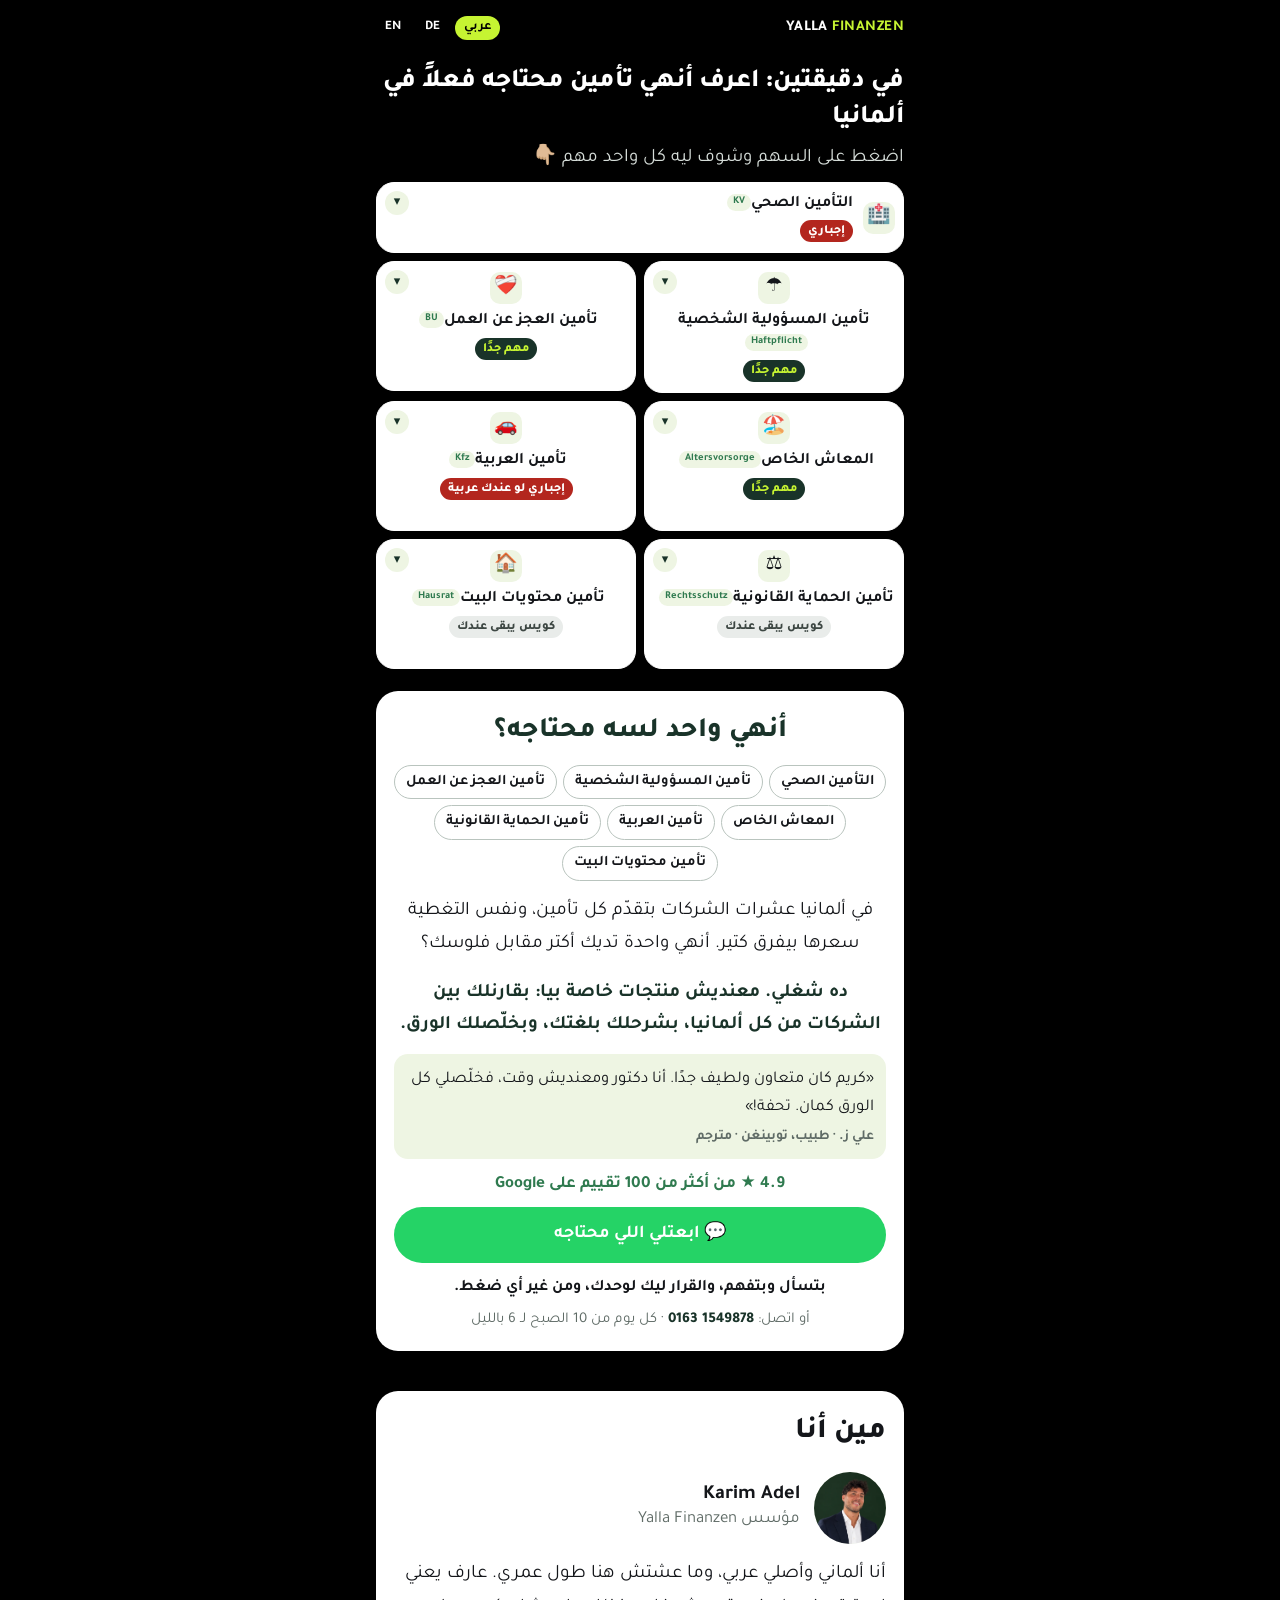
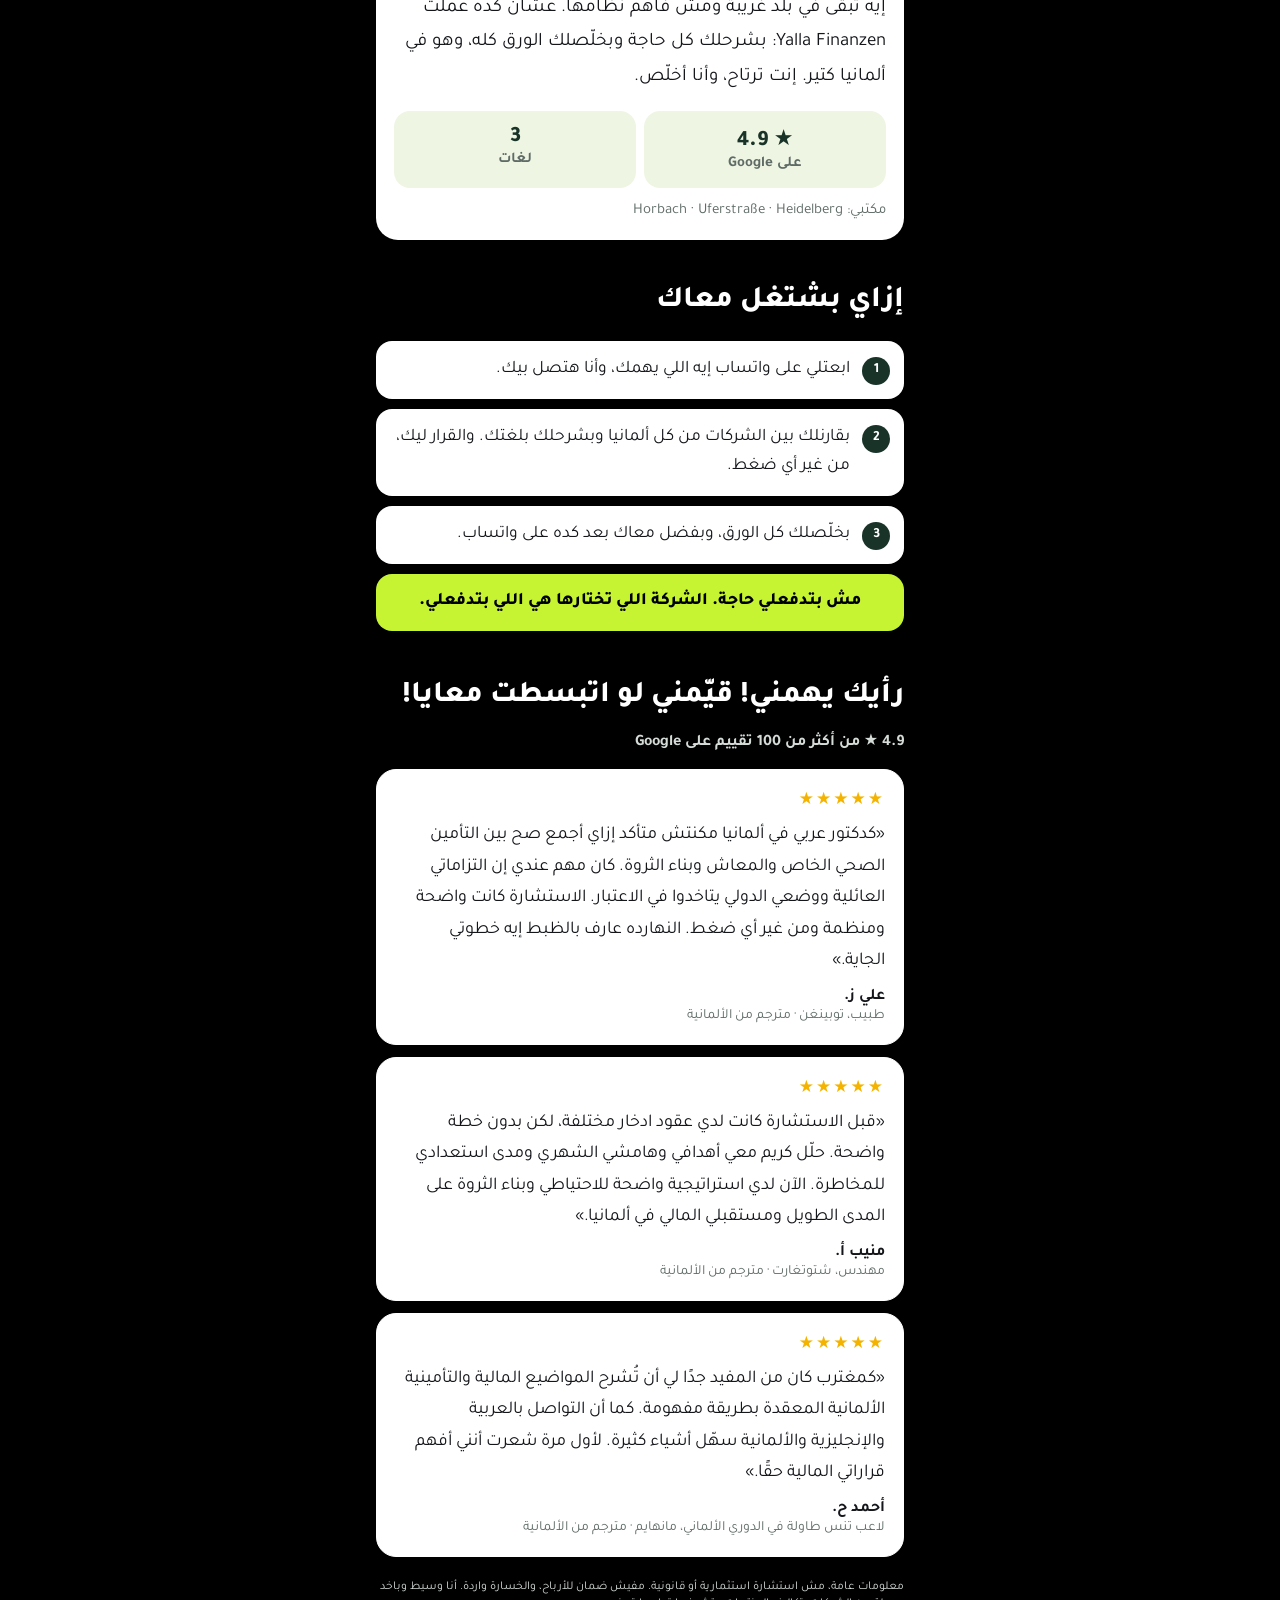
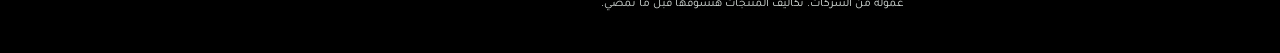
==== check.html @ b735631f "Website yallafinanzen.de (aktueller Live-Stand) Co-Authored-By: Claude Opus 5.5 <noreply@anthropic.c" ====
<!doctype html><html lang="ar" dir="rtl"><head><meta charset="utf-8">
<meta name="viewport" content="width=device-width,initial-scale=1,viewport-fit=cover"><meta name="robots" content="noindex">
<title>أهم 7 تأمينات في ألمانيا</title><link rel="icon" href="favicon.svg"></head><body>
<form name="investieren" data-netlify="true" netlify-honeypot="bot-field" hidden>
<input name="bot-field"><input name="sprache"><input name="in_deutschland"><input name="investieren"><input name="versicherungen"><input name="telefon"><input name="einwilligung"><input name="einwilligung_zeit">
</form>


<link rel="stylesheet" href="https://fonts.googleapis.com/css2?family=Tajawal:wght@400;500;700;800&display=swap">
<style>
/* Layout: one narrow white column, video first, then a tappable 4-step list; step 1 holds the WhatsApp/Instagram questionnaire. Single light look by choice (Karim: nur weißer Hintergrund). */
@font-face{font-family:A;font-weight:400;src:url(fonts/ibm-plex-sans-arabic-arabic-400-normal.woff2)}
@font-face{font-family:A;font-weight:600;src:url(fonts/ibm-plex-sans-arabic-arabic-600-normal.woff2)}
@font-face{font-family:A;font-weight:700;src:url(fonts/ibm-plex-sans-arabic-arabic-700-normal.woff2)}
:root{--v:#193329;--l:#c6f432;--g:#2f7a4f;--t:#14161a;--m:#5f6b66;--line:#e6ebe8;--tint:#eef5e3;--bg:#ffffff;--wa:#25d366;color-scheme:light}
*{box-sizing:border-box;margin:0;padding:0}
[hidden]{display:none!important}
.ins{display:flex;flex-direction:column;gap:14px;margin-bottom:40px}
.box{border:1.5px solid var(--line);border-radius:22px;padding:0 18px;background:var(--bg);box-shadow:0 8px 24px rgba(25,51,41,.07)}
.box>summary{padding:18px 0}
.box .nm{flex:1;min-width:0}
.box .nm b{display:block;font-size:20px;line-height:1.3;hyphens:auto;-webkit-hyphens:auto;overflow-wrap:anywhere}
.box .nm i{font-style:normal;font-size:13px;font-weight:700;color:var(--g);background:var(--tint);padding:2px 8px;border-radius:99px;margin-inline-start:6px;vertical-align:middle}
.box .nm span{display:block;font-size:15px;color:var(--m);margin-top:3px;line-height:1.4}
.ar .box .nm b{font-size:22px;line-height:1.45}.ar .box .nm span{font-size:17px;line-height:1.55}
.box .body{padding:0 0 20px;display:flex;flex-direction:column;gap:14px}
.box .qq{font-weight:800;font-size:18px;color:var(--v)}.ar .box .qq{font-size:20px}
.big{background:var(--v);color:var(--l);font-weight:800;font-size:20px;line-height:1.35;border-radius:16px;padding:16px}
.ar .big{font-size:22px;line-height:1.55}
.box .body p{font-size:17px;line-height:1.6;color:var(--t)}.ar .box .body p{font-size:19px;line-height:1.8}
.fix{display:flex;gap:10px;background:var(--tint);border-radius:16px;padding:16px;font-weight:700;font-size:17px;line-height:1.55;color:var(--v)}
.ar .fix{font-size:19px;line-height:1.75}
.fix .ck{flex:none;width:26px;height:26px;border-radius:50%;background:var(--g);color:var(--bg);display:flex;align-items:center;justify-content:center;font-size:15px}
h1.top{font-size:34px;line-height:1.15;margin:8px 0 10px;hyphens:auto;-webkit-hyphens:auto;overflow-wrap:break-word}.ar h1.top{font-size:38px;line-height:1.5}
h2.sec{font-size:28px;font-weight:800;line-height:1.3;margin:0 0 16px;color:var(--t);text-wrap:balance}.ar h2.sec{font-size:30px;line-height:1.5}
.lead2{font-size:17px;color:var(--m);margin:0 0 20px}.ar .lead2{font-size:19px}
.rev{margin:44px 0 8px}.rev .sub{color:var(--m);font-size:16px;margin:-6px 0 16px;font-weight:600}.rc{border:1.5px solid var(--line);border-radius:20px;padding:18px;margin-bottom:12px;background:#fff}.rc .st{color:#f5b301;font-size:17px;letter-spacing:2px}.rc p{font-size:17px;line-height:1.6;margin:8px 0 10px}.ar .rc p{font-size:18px;line-height:1.75}.rc.rtop{margin:0 0 26px}details.etf+details.etf{margin-top:8px}.rc b{display:block;font-size:16px}.rc span{color:var(--m);font-size:14px}
.crd{border:1.5px solid var(--line);border-radius:22px;background:#fff;box-shadow:0 10px 30px rgba(25,51,41,.08);margin-bottom:16px;padding:0 12px}.crd>summary{padding:22px 0;gap:12px}.crd>summary h2{flex:1;min-width:0;font-size:22px;font-weight:800;line-height:1.35;text-wrap:balance}.ar .crd>summary h2{font-size:24px;line-height:1.5}.crd[open]>summary{border-bottom:1.5px solid var(--line);margin-bottom:18px}.bigb{padding-bottom:14px}.bigb .panel{box-shadow:none;border:0;padding:0}.bigb .ins,.bigb .inv,.bigb .planwrap{margin-bottom:0}.bigb .b.go.top-go{margin:18px 0 0}#fw{margin-top:44px}
.em{flex:none;width:52px;height:52px;border-radius:16px;background:var(--tint);display:flex;align-items:center;justify-content:center;font-size:28px;line-height:1}.em i{font-style:normal;display:block;animation:emf 2.6s ease-in-out infinite}.crd[open]>summary .em i{animation:emp .8s cubic-bezier(.3,1.6,.5,1) 1}.c-start[open]>summary .em i{animation:emr .9s ease-out 1}details[open]>summary .ico svg,details[open]>summary .ico img{animation:emp .6s cubic-bezier(.3,1.6,.5,1) 1}
@keyframes emf{0%,100%{transform:translateY(0)}50%{transform:translateY(-4px)}}@keyframes emp{0%{transform:scale(1) rotate(0)}35%{transform:scale(1.45) rotate(-14deg)}65%{transform:scale(.92) rotate(10deg)}100%{transform:scale(1) rotate(0)}}@keyframes emr{0%{transform:translate(0,0)}45%{transform:translate(10px,-22px) scale(1.3);opacity:1}46%{transform:translate(-10px,22px) scale(.7);opacity:0}100%{transform:translate(0,0);opacity:1}}
.ico i.e{font-style:normal;font-size:27px;line-height:1;display:block;animation-duration:2.8s;animation-timing-function:ease-in-out;animation-iteration-count:infinite}details[open]>summary .ico i.e{animation-duration:.9s}
.e.sway{animation-name:ksway;transform-origin:50% 90%}.e.beat{animation-name:kbeat}.e.drive{animation-name:kdrive}.e.tilt{animation-name:ktilt;transform-origin:50% 20%}.e.hop{animation-name:khop}.e.talk{animation-name:ktalk;transform-origin:20% 90%}.e.pop{animation-name:kpop}.e.coin{animation-name:kcoin}.e.shake{animation-name:kshake}
@keyframes ksway{0%,100%{transform:rotate(-12deg)}50%{transform:rotate(12deg)}}@keyframes kbeat{0%,100%{transform:scale(1)}15%{transform:scale(1.25)}30%{transform:scale(1)}45%{transform:scale(1.18)}60%{transform:scale(1)}}@keyframes kdrive{0%,100%{transform:translateX(-6px)}50%{transform:translateX(6px) translateY(-1px)}}@keyframes ktilt{0%,100%{transform:rotate(-10deg)}50%{transform:rotate(10deg)}}@keyframes khop{0%,60%,100%{transform:translateY(0) scale(1)}30%{transform:translateY(-6px) scale(1.06)}45%{transform:translateY(0) scale(1.08,.92)}}@keyframes ktalk{0%,100%{transform:scale(1) rotate(0)}50%{transform:scale(1.15) rotate(-8deg)}}@keyframes kpop{0%,70%,100%{transform:scale(1)}35%{transform:scale(1.3) rotate(8deg)}}@keyframes kcoin{0%,100%{transform:rotateY(0)}50%{transform:rotateY(180deg)}}@keyframes kshake{0%,100%{transform:rotate(0) translateY(0)}25%{transform:rotate(-10deg) translateY(-2px)}75%{transform:rotate(10deg) translateY(2px)}}
.ico,.em{position:relative}.ico i.e.drive{animation-name:kdrive2;animation-duration:.35s}
.wind{position:absolute;right:4px;top:50%;width:13px;height:14px;margin-top:-4px;background:linear-gradient(var(--g),var(--g)) 0 0/13px 2px no-repeat,linear-gradient(var(--g),var(--g)) 4px 6px/9px 2px no-repeat,linear-gradient(var(--g),var(--g)) 1px 12px/11px 2px no-repeat;animation:kwind .55s linear infinite}
@keyframes kdrive2{0%,100%{transform:translate(-6px,0)}50%{transform:translate(-6px,-1.5px)}}@keyframes kwind{0%{transform:translateX(-7px);opacity:0}35%{opacity:.9}100%{transform:translateX(6px);opacity:0}}
.zap{position:absolute;top:-10px;inset-inline-start:-8px;font-size:22px;line-height:1;font-style:normal;animation:kzap 1.5s linear infinite;transform-origin:50% 0}
@keyframes kzap{0%,100%{opacity:0;transform:scale(.4) rotate(-15deg) translateY(-6px)}8%{opacity:1;transform:scale(1.35) rotate(8deg) translateY(2px)}16%{opacity:.25;transform:scale(1.1) rotate(-6deg)}24%{opacity:1;transform:scale(1.25) rotate(6deg) translateY(3px)}55%{opacity:1;transform:scale(1) rotate(0)}75%{opacity:0;transform:scale(.8) translateY(4px)}}
.callw{display:block;text-align:center;margin-top:12px;color:var(--g);font-weight:700;font-size:16px;text-decoration:underline}.ar .callw{font-size:18px}
.callb{display:block;text-align:center;text-decoration:none;line-height:1.4}.inv .callb{margin:16px 0 0}
.ckh{display:flex;align-items:center;gap:14px;padding:18px 0 12px}.ckb{display:flex;gap:8px;flex-wrap:wrap;padding-bottom:12px}.ckb button{flex:1 1 0;min-width:96px;line-height:1.35;font:inherit;font-weight:700;font-size:16px;padding:13px 8px;border-radius:14px;border:1.5px solid var(--line);background:var(--bg);color:var(--t);cursor:pointer}.ar .ckb button{font-size:18px}.ckb button.on{background:var(--g);border-color:var(--g);color:#fff}.ckb button.on.no{background:#b3261e;border-color:#b3261e}.box.chk{padding-bottom:14px}.box.chk .etf .big{margin:0 0 10px}.box.chk .etf p{margin:0}
.res{margin:6px 0 36px}.rl{text-align:center;color:var(--m);font-weight:600;font-size:16px}.ar .rl{font-size:18px}.rbox{background:var(--v);color:#fff;border-radius:22px;padding:22px 18px;text-align:center}.rn{font-size:28px;font-weight:800;color:var(--l);line-height:1.4}.rm{display:flex;flex-wrap:wrap;gap:8px;justify-content:center;margin:12px 0 4px}.rm span{background:rgba(255,255,255,.12);border-radius:99px;padding:7px 14px;font-weight:700;font-size:15px}.ar .rm span{font-size:17px}.rq{font-size:17px;line-height:1.6;margin:14px 0 16px;opacity:.95}.ar .rq{font-size:19px;line-height:1.75}.rp{font-weight:700;color:var(--l);font-size:15px;margin:0 0 12px}.ar .rp{font-size:17px}.rbox .b.wa{display:block;text-decoration:none;font-size:18px;padding:15px;line-height:1.4}
.sv{margin-bottom:36px}.svl{display:flex;gap:12px;align-items:center;font-weight:700;font-size:18px;padding:12px 0;border-bottom:1.5px solid var(--line)}.ar .svl{font-size:20px}.svl:last-child{border:0}.ck2{flex:none;width:28px;height:28px;border-radius:50%;background:var(--l);color:var(--v);display:flex;align-items:center;justify-content:center;font-size:15px}
.d .inv,.c .res{margin-bottom:40px}.inv>.b.go{margin-top:18px}
details.etf.fear>summary{color:#b3261e;font-size:17px;line-height:1.45;gap:10px;align-items:flex-start}.ar details.etf.fear>summary{font-size:19px;line-height:1.6}.fear p+p{margin-top:10px!important}.fear .pl{flex:none}
.ab,.fq{margin-bottom:40px}.abh{display:flex;align-items:center;gap:14px}.abf{flex:none;width:72px;height:72px;border-radius:50%;overflow:hidden;background:var(--tint)}.abf img{width:100%;height:100%;object-fit:cover;object-position:50% 15%}.abh b{display:block;font-size:20px}.abh span{display:block;color:var(--m);font-size:15px;line-height:1.5}.ar .abh span{font-size:17px}.abp{font-size:17px;line-height:1.65;margin:14px 0 16px}.ar .abp{font-size:19px;line-height:1.8}.abs{display:grid;grid-template-columns:repeat(3,1fr);gap:8px}.abs div{background:var(--tint);border-radius:16px;padding:14px 6px;text-align:center}.abs b{display:block;font-size:22px;font-weight:800;color:var(--v)}.abs span{font-size:13px;color:var(--m);font-weight:600}.ar .abs span{font-size:15px}
.fq details.etf+details.etf{margin-top:8px}
.hot{background:var(--v);color:#fff;border-radius:24px;padding:26px 18px;text-align:center;margin:28px 0 8px}.hl{font-weight:700;font-size:17px;color:var(--l)}.ar .hl{font-size:19px}.hn{display:block;color:#fff;text-decoration:none;font-size:40px;font-weight:800;letter-spacing:.5px;margin:6px 0 2px;user-select:all;-webkit-user-select:all}.hh{opacity:.85;font-size:15px;margin-bottom:16px}.ar .hh{font-size:17px}.hot .b.wa{display:block;text-decoration:none;font-size:18px;padding:15px;line-height:1.4}.ho{margin-top:18px;padding-top:16px;border-top:1px solid rgba(255,255,255,.18);font-size:15px}.ho b{display:block;color:var(--l);margin-bottom:2px}.ho span{opacity:.9}
.c .ins{gap:8px}.c .box.chk{padding:0 12px;border-radius:16px;box-shadow:none}.c .ckh{padding:9px 0;gap:10px;cursor:pointer}.c .chk .ico{width:38px;height:38px;border-radius:11px}.c .chk .ico i.e{font-size:21px}.c .chk .nm b{font-size:15.5px;line-height:1.35}.ar.c .chk .nm b{font-size:16.5px;line-height:1.45}.c .chk .nm i{font-size:10.5px;padding:1px 6px;margin-inline-start:4px}.c .ckb{flex:none;flex-wrap:nowrap;gap:5px;padding:0}.c .ckb button{flex:none;min-width:40px;height:38px;padding:0 9px;font-size:15px;border-radius:11px}.ar.c .ckb button{font-size:15px}.c .ckb button.t{font-size:12.5px;font-weight:800}.c .chk .more2{display:none;padding:2px 0 12px}.c .chk.open .more2{display:block}.c .chk .fqq{color:#b3261e;font-weight:700;font-size:16px;line-height:1.5;margin-bottom:10px}.ar.c .chk .fqq{font-size:18px;line-height:1.6}.c .chk .big{font-size:17px;padding:12px;border-radius:12px;margin-bottom:10px}.ar.c .chk .big{font-size:18px}.c .chk .more2 p{font-size:15.5px;line-height:1.6;color:var(--t)}.ar.c .chk .more2 p{font-size:17px;line-height:1.75}.c .chk .more2 p+p{margin-top:8px}.c .chk .cv{flex:none;transition:transform .2s;color:var(--m);font-size:12px}.c .chk.open .cv{transform:rotate(180deg)}.c .lead2{margin-bottom:12px}.c .wind{display:none}
.planwrap{margin-bottom:44px}
.b.go{background:var(--g);color:var(--bg);font-size:18px;padding:15px;width:100%;margin-top:4px}.b.go.top-go{margin:6px 0 44px}.b.go.after-go{margin-top:18px}details.nox summary{cursor:default}.ar .b.go{font-size:20px}
.inv .b.go{margin-top:16px}details.pr summary{padding:2px 0;color:var(--t)}details.pr summary h3{flex:1}details.pr p{margin-top:8px}
.formwrap{margin:8px 0 32px;scroll-margin-top:16px}.fp{padding:20px 18px}
.ar legend{font-size:19px}.ar .opt{font-size:17px}.ar label.f{font-size:19px}.ar .ok{font-size:16px}

.inv{margin-bottom:32px}
.inv>ol{list-style:none;display:flex;flex-direction:column;gap:0;border:1.5px solid var(--line);border-radius:22px;padding:8px 18px;box-shadow:0 10px 30px rgba(25,51,41,.08)}
.inv>ol>li{display:flex;gap:14px;padding:26px 0;border-bottom:1.5px solid var(--line)}.inv>ol>li:last-child{border:0}
.in{flex:none;width:32px;height:32px;border-radius:50%;background:var(--l);color:var(--v);font-weight:700;display:flex;align-items:center;justify-content:center}
.ib{flex:1;min-width:0}.ib h3{font-size:18px;font-weight:700;line-height:1.3}.ar .ib h3{font-weight:700;line-height:1.5;font-size:22px}
.ib p{font-size:17px;color:var(--m);margin-top:6px;line-height:1.55}
.ar .ib p{font-size:19px;line-height:1.7}
.ib ul{list-style:none;display:flex;flex-direction:column;gap:6px;margin-top:8px}
.ib ul li{background:var(--tint);border-radius:12px;padding:12px 14px;font-weight:700;font-size:17px;color:var(--v)}
.ar .ib ul li{font-size:19px;line-height:1.6}
details.etf{margin-top:10px;border:1.5px solid var(--line);border-radius:14px;padding:0 12px}
details.etf summary{display:flex;justify-content:space-between;align-items:center;padding:14px 0;font-weight:700;color:var(--g);font-size:18px;cursor:pointer;list-style:none}
details.etf summary::-webkit-details-marker{display:none}
.pl{width:24px;height:24px;border-radius:50%;background:var(--tint);display:flex;align-items:center;justify-content:center;transition:transform .2s}
details.etf[open]>summary .pl{transform:rotate(45deg)}
details.etf p{padding-bottom:14px;margin-top:0;font-size:17px;line-height:1.6}
.ar details.etf p{font-size:19px;line-height:1.75}
.ar details.etf summary{font-size:20px}

.gh{font-size:22px;font-weight:800;margin:4px 0 12px;color:var(--v)}.ar .gh{font-weight:700}
.tiles{display:grid;grid-template-columns:1fr 1fr;gap:10px;margin-bottom:28px}
.tile{display:flex;align-items:center;gap:10px;background:var(--tint);border:1.5px solid #dcebc6;border-radius:16px;padding:12px;min-width:0}
.tile span{font-weight:700;font-size:15px;line-height:1.3;min-width:0;hyphens:auto;-webkit-hyphens:auto;overflow-wrap:anywhere}.ar .tile span{font-weight:700;font-size:17px}
.ti{flex:none;width:36px;height:36px;border-radius:10px;background:var(--bg);display:flex;align-items:center;justify-content:center}.ti svg{width:20px;height:20px}
body{background:var(--bg);color:var(--t);font-family:Inter,-apple-system,system-ui,"Segoe UI",Roboto,A,sans-serif}
.ar{font-family:Tajawal,A,-apple-system,system-ui,sans-serif}
.wrap{max-width:560px;margin:0 auto;padding-block:0 40px;padding-left:max(16px,env(safe-area-inset-left,0px));padding-right:max(16px,env(safe-area-inset-right,0px))}
header{display:flex;justify-content:space-between;align-items:center;padding:16px 0}
.brand{font-weight:800;letter-spacing:.03em;font-size:15px}.brand b{color:var(--g)}
.lg{display:flex;gap:6px}.lg a{font-size:13px;font-weight:600;color:var(--m);text-decoration:none;padding:4px 9px;border-radius:99px}.lg a.on{background:var(--v);color:var(--bg)}
.vid{position:relative;border-radius:24px;overflow:hidden;background:var(--v);aspect-ratio:9/16;max-width:100%;max-height:78vh;margin:8px auto 24px;box-shadow:0 14px 40px rgba(25,51,41,.18)}
.vid video{width:100%;height:100%;object-fit:cover;display:block}
.snd{position:absolute;bottom:14px;inset-inline-start:14px;background:var(--l);color:var(--v);border:0;font:inherit;font-weight:700;font-size:15px;padding:10px 16px;border-radius:99px;cursor:pointer}
h1{font-size:46px;line-height:1.02;font-weight:800;letter-spacing:-.03em;text-wrap:balance}
.ar h1{font-weight:800;letter-spacing:0;line-height:1.35;font-size:52px}
h1 em{font-style:normal;color:var(--g);display:block}
.lead{font-size:17px;color:var(--m);margin:12px 0 18px}
.panel{background:var(--bg);border:1.5px solid var(--line);border-radius:22px;padding:6px 18px;box-shadow:0 10px 30px rgba(25,51,41,.08)}
.panel details{border-bottom:1.5px solid var(--line)}.panel details:last-child{border:0}
summary{list-style:none;display:flex;align-items:center;gap:14px;padding:20px 0;cursor:pointer}
summary::-webkit-details-marker{display:none}
summary:focus-visible{outline:2px solid var(--g);outline-offset:2px;border-radius:12px}
.n{flex:none;width:32px;height:32px;border-radius:50%;background:var(--v);color:var(--bg);font-weight:700;display:flex;align-items:center;justify-content:center}
details.first .n{background:var(--l);color:var(--v)}
.ico{flex:none;width:50px;height:50px;border-radius:14px;background:var(--tint);display:flex;align-items:center;justify-content:center;overflow:hidden}
.ico svg{width:26px;height:26px}.ico img{width:100%;height:100%;object-fit:cover;object-position:50% 15%}
summary h3{flex:1;min-width:0;font-size:19px;font-weight:700;line-height:1.25}.ar summary h3{font-weight:700;line-height:1.5;font-size:22px}
.chev{flex:none;width:28px;height:28px;border-radius:50%;background:var(--tint);color:var(--v);display:flex;align-items:center;justify-content:center;font-weight:700;transition:transform .2s}
details[open]>summary .chev{transform:rotate(180deg)}
.more{padding:0 0 16px;font-size:16px;line-height:1.55;color:var(--m)}
.ar .more{font-size:19px;line-height:1.7}
.hint{font-size:13px;color:var(--m);text-align:center;margin-top:10px}
/* form */
form{display:flex;flex-direction:column;gap:16px;color:var(--t)}
fieldset{border:0;display:flex;flex-direction:column;gap:8px}
legend{font-weight:700;font-size:16px;margin-bottom:8px}
.opt{display:flex;align-items:center;gap:10px;border:1.5px solid var(--line);border-radius:14px;padding:11px 12px;font-size:15px;cursor:pointer}
.opt:has(input:checked){border-color:var(--g);background:var(--tint)}
.opt input{accent-color:var(--g);width:18px;height:18px;flex:none}
.row2{display:grid;grid-template-columns:1fr 1fr;gap:8px}
label.f{font-weight:700;font-size:16px;display:flex;flex-direction:column;gap:8px}
input[type=tel]{font:inherit;font-size:17px;padding:12px 14px;border:1.5px solid var(--line);border-radius:14px;direction:ltr;text-align:start}
input[type=tel]:focus{outline:2px solid var(--g);border-color:var(--g)}
.ok{display:flex;gap:10px;align-items:flex-start;font-size:14px;line-height:1.45;color:var(--m);cursor:pointer}
.ok input{accent-color:var(--g);width:20px;height:20px;flex:none;margin-top:1px}
.note{font-weight:600;color:var(--v);font-size:15px}
.btns{display:flex;flex-direction:column;gap:8px}
.b{display:block;text-align:center;font:inherit;font-weight:700;font-size:16px;padding:13px;border-radius:99px;border:0;cursor:pointer;text-decoration:none}
.b.wa{background:var(--wa);color:var(--bg)}.b.ig{background:var(--v);color:var(--bg)}

.hp{position:absolute;width:1px;height:1px;overflow:hidden;clip-path:inset(50%);opacity:0;pointer-events:none}
.done{font-size:17px;font-weight:600;color:var(--v);background:var(--tint);border-radius:14px;padding:16px;line-height:1.5}
.b[aria-disabled=true]{opacity:.4}
.msg{font-size:13px;color:var(--g);min-height:1em;text-align:center}
.wafb{display:flex;flex-direction:column;gap:10px;font-size:16px;font-weight:700;color:var(--v)}.ar .wafb{font-size:18px}
.call{margin-top:22px;text-align:center;font-size:15px;color:var(--m)}
.call b{display:block;font-size:22px;color:var(--v);margin-top:2px;direction:ltr;user-select:all}
.legal{font-size:12px;color:var(--m);margin-top:22px;line-height:1.45}
@media (prefers-reduced-motion:reduce){.chev{transition:none}}

.tk{list-style:none;padding:0;margin:12px 0 0;display:flex;flex-direction:column;gap:14px}
.tk label{display:flex;gap:12px;align-items:flex-start;cursor:pointer}
.tk input{position:absolute;opacity:0;width:0;height:0}
.tk .bx{flex:none;width:28px;height:28px;border:2px solid var(--g);border-radius:8px;margin-top:3px;display:grid;place-items:center;font-weight:800;color:var(--v);line-height:1}
.tk input:checked+.bx{background:var(--l);border-color:var(--v)}
.tk input:checked+.bx::after{content:"\2713"}
.tk input:focus-visible+.bx{outline:3px solid var(--g);outline-offset:2px}
.tk .tx{font-size:17px;line-height:1.55;color:var(--t);min-width:0;overflow-wrap:anywhere}.ar .tk .tx{font-size:19px;line-height:1.7}
.tk .tx b{display:block;color:var(--v)}
.mis{background:#fdf1f0;border-radius:14px;padding:14px;margin-top:18px}.mis b{color:#b3261e;display:block;margin-bottom:6px;font-size:18px}.mis p{font-size:17px;line-height:1.6;margin:0}.ar .mis p{font-size:19px;line-height:1.7}.ar .mis b{font-size:20px}
.dv .ib{min-width:0;flex:1}
.diy{text-align:center;margin:0 0 40px}.diy p{font-size:19px;margin:6px 0 16px;color:var(--t)}.ar .diy p{font-size:21px}

.c .ins{display:grid;grid-template-columns:1fr 1fr;gap:10px;grid-auto-flow:dense;margin-bottom:28px}
.c .box.chk{padding:12px 10px;min-width:0;border-radius:18px}
.c .box.chk:first-child,.c .box.chk.open{grid-column:1/-1}
.c .ckh{flex-direction:column;align-items:center;text-align:center;gap:8px;padding:0}
.c .box.chk:not(.open) .ckh{height:100%}
.c .chk .ico{width:46px;height:46px;border-radius:14px}
.c .chk .ico i.e{font-size:26px}
.c .chk .nm{flex:none;min-width:0}
.c .chk .nm b{font-size:17px;line-height:1.3}
.ar.c .chk .nm b{font-size:18.5px;line-height:1.4}
.c .chk .nm i{display:inline-block;font-size:12px;padding:1px 7px}
.c .ckb{width:100%;gap:8px;margin-top:auto}
.c .ckb button,.ar.c .ckb button{flex:1 1 0;min-width:0;height:46px;font-size:19px;border-radius:13px}
.c .ckb button.t,.ar.c .ckb button.t{font-size:15px}
.c .chk .cv{font-size:14px;color:var(--g);font-weight:700;text-decoration:underline;transform:none}
.ar.c .chk .cv{font-size:15.5px}
.c .chk.open .cv{transform:none}
.c .box.chk:first-child .ckh{flex-direction:row;flex-wrap:wrap;text-align:start;gap:10px}
.c .box.chk:first-child .nm{flex:1}
.c .box.chk:first-child .ckb{width:auto;margin:0}
.c .box.chk:first-child .ckb button{flex:none;min-width:64px}
.c .box.chk:first-child .cv{flex-basis:100%;text-align:center}
.c .chk .more2{padding:12px 4px 4px}
.c .chk .fqq{font-size:18px}.ar.c .chk .fqq{font-size:20px}
.c .chk .more2 p{font-size:17px}.ar.c .chk .more2 p{font-size:18.5px}

.c .chk .cv{display:none}
.c .box.chk{padding:10px 8px}
.c .ckh{gap:6px}
.c .chk .ico{width:38px;height:38px;border-radius:12px}
.c .chk .ico i.e{font-size:22px}
.c .ckb button,.ar.c .ckb button{height:40px}
.c .ins{gap:8px;margin-bottom:10px}
.c h1.top{font-size:30px;line-height:1.25;margin-bottom:6px}
.ar.c h1.top{font-size:32px;line-height:1.35}
.c .lead2{margin-bottom:12px}
.c .tap{text-align:center;color:var(--m);font-size:15px;margin:0 0 24px}
.ar.c .tap{font-size:16.5px}

.c .rbox .rl{margin:0 0 6px;font-size:15px;color:#c9d6cf}
.c .rbox .rs{font-weight:700;color:var(--l);font-size:17px;line-height:1.55;margin:10px 0 12px}
.ar.c .rbox .rs{font-size:19px;line-height:1.7}

/* Insurance check (variant c): black page, white boxes (Karim 2026-11-15) */
html:has(body.c){background:#000}
body.c{background:#000;color:#fff}
body.c header,body.c header a{color:#fff}
body.c .lg a.on{background:var(--l);color:#000}
body.c .brand b{color:var(--l)}
body.c h1.top,body.c .sec{color:#fff}
body.c .lead2,body.c .tap,body.c .hint,body.c .legal,body.c .rev .sub{color:#d5dcd8}
body.c .box.chk,body.c .ab,body.c .panel,body.c .fq details.etf,body.c .rc,body.c .rbox,body.c .hot{background:#fff;color:var(--t);border-color:#fff;box-shadow:none}
body.c .ab{border-radius:22px;padding:20px 18px}
body.c .ab .sec{color:var(--t)}
body.c .ckb button{border-color:#b9c4be;border-width:2px}
body.c .rbox .rn{color:var(--v)}
body.c .rbox .rs{color:var(--v)}
body.c .rbox .rl{color:var(--m)}
body.c .rbox .rp{color:var(--g)}
body.c .rbox .rq{color:var(--t);opacity:1}
body.c .rbox .rm span{background:var(--tint);color:var(--v);border-color:var(--tint)}
body.c .hot .hn{color:var(--v)}
body.c .hot .hl,body.c .hot .hh{color:var(--t)}
body.c .hot .ho,body.c .hot .ho span{color:var(--m)}
body.c .hot .ho b{color:var(--g)}

/* tiles: smaller text, chevron, open only under the card (Karim 2026-11-15) */
.c .ins{align-items:start}
.c .box.chk{position:relative}
.c .box.chk.open{grid-column:auto}
.c .box.chk:first-child,.c .box.chk:first-child.open{grid-column:1/-1}
.c .box.chk:not(.open) .ckh,.c .box.chk .ckh{height:auto;min-height:128px}
.c .box.chk:first-child .ckh{min-height:0}
.c .chk .ico{width:32px;height:32px;border-radius:10px}
.c .chk .ico i.e{font-size:19px}
.c .chk .nm b{font-size:14.5px;line-height:1.3}
.ar.c .chk .nm b{font-size:16px;line-height:1.4}
.c .chk .nm i{font-size:10.5px;padding:1px 6px}
.c .ckb button,.ar.c .ckb button{height:36px;font-size:16px;border-radius:11px}
.c .ckb button.t,.ar.c .ckb button.t{font-size:13.5px}
.c .chk .cv,.c .box.chk:first-child .cv{display:grid;place-items:center;position:absolute;top:8px;inset-inline-end:8px;width:24px;height:24px;border-radius:50%;background:var(--tint);color:var(--v);font-size:13px;font-weight:800;text-decoration:none;flex-basis:auto;transition:transform .2s;cursor:pointer}
.ar.c .chk .cv{font-size:13px}
.c .chk.open .cv{transform:rotate(180deg)}
.c .box.chk:first-child .ckh{padding-inline-end:30px}
.c .chk .more2{padding:10px 2px 2px}
.c .chk .fqq,.ar.c .chk .fqq{font-size:14.5px;line-height:1.5;margin-bottom:8px}
.ar.c .chk .fqq{font-size:15.5px;line-height:1.6}
.c .chk .big,.ar.c .chk .big{font-size:14px;line-height:1.45;padding:9px;border-radius:10px;margin-bottom:8px}
.ar.c .chk .big{font-size:15px;line-height:1.55}
.c .chk .more2 p,.ar.c .chk .more2 p{font-size:13.5px;line-height:1.55}
.ar.c .chk .more2 p{font-size:15px;line-height:1.7}

.c .chk .more2 p.bn,.ar.c .chk .more2 p.bn{background:var(--tint);color:var(--v);font-weight:700;border-radius:10px;padding:9px;margin:0}
.c .chk .more2 p.bn span{color:var(--g)}

/* no tick buttons in tiles; pick list in the box below (Karim 2026-11-15) */
.c .ckb,.c .tap{display:none}
.c .box.chk .ckh,.c .box.chk:not(.open) .ckh{min-height:84px;cursor:pointer}
.c .box.chk:first-child .ckh{min-height:0}
.c .pick{display:flex;flex-wrap:wrap;gap:6px;justify-content:center;margin:12px 0 4px}
.c .pick button{font:inherit;font-size:13px;font-weight:600;line-height:1.3;padding:7px 11px;border-radius:99px;border:1.5px solid #b9c4be;background:#fff;color:var(--t);cursor:pointer}
.ar.c .pick button{font-size:14.5px}
.c .pick button.on{background:var(--g);border-color:var(--g);color:#fff}
.c .pick button.on::before{content:"\2713\00a0"}
.c .ins{margin-bottom:22px}

/* Hormozi pass on the insurance check (Karim 2026-11-15) */
.abs{grid-template-columns:repeat(auto-fit,minmax(0,1fr))}
.c .chk .lab{display:inline-block;font-style:normal;font-size:11px;font-weight:800;line-height:1.3;padding:3px 8px;border-radius:99px;margin-top:5px}
.ar.c .chk .lab{font-size:12.5px}
.c .chk .lab.l0{background:#b3261e;color:#fff}
.c .chk .lab.l1{background:var(--v);color:var(--l)}
.c .chk .lab.l2{background:#e9ecea;color:#3d4743}
.c .chk .nm b{display:block}
.c .box.chk .ckh,.c .box.chk:not(.open) .ckh{min-height:108px}
.c .box.chk:first-child .ckh{min-height:0}
.c .rv1{background:var(--tint);border-radius:14px;padding:12px;margin:4px 0 12px;text-align:start}
.c .rv1 p{font-size:15px;line-height:1.55;color:var(--t);margin:0 0 6px}.ar.c .rv1 p{font-size:16.5px;line-height:1.7}
.c .rv1 b{font-size:13px;color:var(--m);font-weight:700}.ar.c .rv1 b{font-size:14px}
.c .rbox .rg{font-size:14.5px;line-height:1.5;color:var(--t);font-weight:700;margin:12px 0 0}.ar.c .rbox .rg{font-size:16px;line-height:1.65}
.c .rbox .rph{font-size:14px;color:var(--m);margin:10px 0 0}.ar.c .rbox .rph{font-size:15px}
.c .rbox .rph a{color:var(--v);font-weight:800;text-decoration:none}
.c .abo{font-size:14px;color:var(--m);margin:14px 0 0}.ar.c .abo{font-size:15px}
.c .how{margin:0 0 40px}
.c .how3{list-style:none;padding:0;margin:0;display:flex;flex-direction:column;gap:10px}
.c .how3 li{display:flex;gap:12px;align-items:flex-start;background:#fff;color:var(--t);border-radius:16px;padding:14px;font-size:16px;line-height:1.55}
.ar.c .how3 li{font-size:17.5px;line-height:1.7}
.c .how3 .n{width:28px;height:28px;font-size:14px;margin-top:2px}
.c .howp{background:var(--l);color:#000;font-weight:800;border-radius:16px;padding:14px;margin:10px 0 0;font-size:16px;line-height:1.5;text-align:center}
.ar.c .howp{font-size:17.5px;line-height:1.65}

.c h1.top{font-size:25px;text-wrap:wrap}.ar.c h1.top{font-size:26px;line-height:1.4}

/* investing guide (variant d) shares the black look of c */
body.d .inv>ol{background:#fff;color:var(--t);border-color:#fff;box-shadow:none}
body.d .inv{margin-bottom:22px}

body.d .inv>ol{padding:4px 14px}
body.d .inv>ol>li{display:block;position:relative;padding:16px 0}
body.d .inv .in{position:absolute;top:16px;inset-inline-start:0;width:28px;height:28px;font-size:14px}
body.d .dv .ib h3{font-size:17px;line-height:1.5;padding-inline-start:38px;min-height:28px}
.ar.d .dv .ib h3{font-size:19px}
body.d .tk{gap:8px;margin-top:10px}
body.d .ib ul.tk li{padding:9px 11px;font-size:inherit;font-weight:400}
body.d .tk label{gap:10px}
body.d .tk .bx{width:24px;height:24px;border-radius:7px;margin-top:2px;font-size:14px}
body.d .tk .tx{font-size:14.5px;line-height:1.5}
.ar.d .tk .tx{font-size:16px;line-height:1.65}
body.d .mis{padding:11px;margin-top:10px}
body.d .mis b,.ar.d .mis b{font-size:16px}
body.d .mis p,.ar.d .mis p{font-size:14.5px;line-height:1.55;color:var(--t)}
.ar.d .mis p{font-size:16px}
body.d .inv .etf summary{font-size:15.5px;padding:10px 0}
.ar.d .inv .etf summary{font-size:17px}
body.d .inv .etf p{font-size:14.5px;line-height:1.55}
.ar.d .inv .etf p{font-size:16px;line-height:1.7}

/* investing guide: three plain steps, bank questions in the box (Karim 2026-11-15) */
body.d .dv .ib p.sp{font-size:15.5px;line-height:1.6;color:var(--t);margin-top:6px}
.ar.d .dv .ib p.sp{font-size:17px;line-height:1.75}
.c .pq{list-style:none;padding:0;margin:12px 0 4px;display:flex;flex-direction:column;gap:8px}
.c .pq li{background:#fdf1f0;color:#b3261e;font-weight:800;border-radius:12px;padding:11px 12px;font-size:16.5px;line-height:1.45}
.ar.c .pq li{font-size:18.5px;line-height:1.6}
</style>

<div class="wrap">
<header><div class="brand">YALLA <b>FINANZEN</b></div><nav class="lg"><a data-l="ar" href="#ar">عربي</a><a data-l="de" href="#de">DE</a><a data-l="en" href="#en">EN</a></nav></header>
<div id="app"></div>
</div>

<script>
window.YV='c';var B=false,YV=window.YV||'',SKIP=YV==='d'?'q3':YV==='c'?'q2':'';
(function(){

function ic(p){return '<svg viewBox="0 0 24 24" fill="none" stroke="#193329" stroke-width="2" stroke-linecap="round" stroke-linejoin="round">'+p+'</svg>'}
var I={sup:ic('<path d="M20.8 4.6a5.5 5.5 0 0 0-7.8 0L12 5.7l-1-1.1a5.5 5.5 0 0 0-7.8 7.8L12 21.2l8.8-8.8a5.5 5.5 0 0 0 0-7.8z"/>'),eur:ic('<path d="M17 6.5A7 7 0 1 0 17 17.5"/><path d="M4 10h9M4 14h9"/>'),msg:ic('<path d="M21 12a8 8 0 0 1-11.6 7.1L4 20l1-4.6A8 8 0 1 1 21 12z"/><path d="M8 10h8M8 14h5"/>'),
doc:ic('<path d="M14 3H7a2 2 0 0 0-2 2v14a2 2 0 0 0 2 2h10a2 2 0 0 0 2-2V8z"/><path d="M14 3v5h5"/><path d="M9 13h6M9 17h4"/>'),
ok:ic('<path d="M12 3l7 3v6c0 4.5-3 7.5-7 9-4-1.5-7-4.5-7-9V6z"/><path d="M9 12l2 2 4-4"/>'),
face:'<img src="img/karim-gruen.webp" alt="Karim Adel">'};
var TI=[ic('<path d="M3 17l6-6 4 4 8-8"/><path d="M14 7h7v7"/>'),ic('<circle cx="12" cy="12" r="9"/><path d="M12 7v5l3 2"/>'),ic('<path d="M12 21s-7-4.5-9-9a5 5 0 0 1 9-3 5 5 0 0 1 9 3c-2 4.5-9 9-9 9z"/>'),ic('<path d="M12 3l7 3v6c0 4.5-3 7.5-7 9-4-1.5-7-4.5-7-9V6z"/>'),ic('<path d="M3 12a9 9 0 0 1 18 0z"/><path d="M12 12v6a2 2 0 0 0 4 0"/>'),ic('<circle cx="9" cy="8" r="3"/><circle cx="17" cy="9" r="2.5"/><path d="M3 20a6 6 0 0 1 12 0M14 20a4 4 0 0 1 7 0"/>')];
var INS={
ar:{h:'دليلك لأهم التأمينات في ألمانيا وإزاي تشترك فيهم',lead:'اضغط على أي تأمين وشوف ليه مهم 👇🏼',plan:'لو عايز تبدأ فيهم، دي الخطوات 👇🏼',inv:'الاستثمار في ألمانيا خطوة بخطوة',
 i:[{n:'تأمين المسؤولية الشخصية',d:'Haftpflicht',s:'لو غلطت في حق حد وسببتله ضرر',q:'ليه مهم؟ مثال',big:'المطالبة ممكن توصل لملايين اليوروهات',p:['ماشي بالعجلة، وفجأة خبطت راجل كبير في السن. اتكسر وركه واتعمله عملية، ومش هيقدر يشتغل تاني.','في ألمانيا إنت مسؤول بالقانون عن كل الضرر اللي سببته، من فلوسك الخاصة ومن غير حد: المستشفى، العلاج، الدخل اللي خسره، وممكن معاش طول عمره.','يعني ممكن تفضل تدفع طول حياتك.'],fix:'تأمين المسؤولية بيدفع الضرر ده عنك، وبيدافع عنك لو المطالبة مش في محلها.'},
 {n:'تأمين العجز عن العمل',d:'BU',s:'لو مقدرتش تشتغل في مهنتك',q:'إيه اللي يحصل لو مقدرتش تشتغل؟',big:'تقريبًا واحد من كل 4 موظفين بيحصله ده قبل المعاش',p:['ضغط نفسي، اكتئاب، مشكلة في الضهر، حادثة، أو مرض. مش لازم يكون حاجة كبيرة عشان شغلك يقف.','بعد 6 أسابيع صاحب الشغل بيبطل يدفع مرتبك. الكاسة بتدفع جزء لفترة محدودة، وبعدها الدولة بتدفع مبلغ صغير، وبس لو صحتك مش مسمحالك تشتغل تقريبًا في أي شغلانة.','والإيجار؟ والعيلة؟ والأولاد؟ المصاريف مكملة، والدخل وقف.'],fix:'عشان كده تأمين العجز عن العمل من أهم التأمينات: بيدفعلك مبلغ كل شهر لو مقدرتش تشتغل في مهنتك، عشان حياتك وحياة عيلتك تفضل زي ما هي.'},
 {n:'تأمين العربية',d:'Kfz',s:'إجباري لو عندك عربية',q:'ليه الاختيار مهم؟',big:'حادثة واحدة ممكن تكلف ملايين',p:['في ألمانيا مينفعش تسوق عربية من غير تأمين المسؤولية للعربية.','لو عملت حادثة واتصاب حد، التكاليف ممكن توصل لملايين. والتأمين الإجباري بيغطي الناس التانيين بس، مش عربيتك.','وفيه فرق كبير في السعر والتغطية بين الشركات.'],fix:'بقارنلك وبختارلك التغطية المناسبة، ولعربيتك كمان (Teilkasko أو Vollkasko) لو محتاجها.'},
 {n:'تأمين الحماية القانونية',d:'Rechtsschutz',s:'لو دخلت في مشكلة قانونية',q:'ليه مهم؟ مثال',big:'قضية واحدة ممكن تكلف آلاف اليوروهات',p:['صاحب الشغل فصلك من غير سبب، أو صاحب الشقة مش راضي يرجعلك التأمين، أو حد خبطك بالعربية وبيقول إنها غلطتك.','من غير تأمين بتدفع المحامي والمحكمة بنفسك. ناس كتير بتتنازل عن حقها عشان كده.'],fix:'تأمين الحماية القانونية بيدفع المحامي والمحكمة، عشان تاخد حقك من غير ما تخاف من التكاليف.'},
 {n:'تأمين محتويات البيت',d:'Hausrat',s:'لكل اللي عنده شقة أو بيت',q:'ليه مهم؟ مثال',big:'كل حاجتك ممكن تروح في ليلة',p:['حريقة في المطبخ، ماسورة اتكسرت، أو حرامي دخل الشقة. العفش، الأجهزة، اللابتوب، الهدوم، كله راح.','إنك تشتري كل ده من جديد ممكن يكلف عشرات الآلاف من اليوروهات.'],fix:'تأمين محتويات البيت بيعوضك بسعر الحاجة الجديدة، عشان تقدر تبدأ من تاني بسرعة.'}]},
de:{h:'Dein Guide zu den wichtigsten Versicherungen in Deutschland und wie du sie abschließt',lead:'Tippe auf eine Versicherung und sieh, warum sie wichtig ist 👇🏼',plan:'Wenn du damit anfangen willst, hier die Schritte 👇🏼',inv:'Investieren in Deutschland, Schritt für Schritt',
 i:[{n:'Privathaftpflicht',d:'',s:'Wenn du jemandem aus Versehen einen Schaden zufügst',q:'Warum wichtig? Ein Beispiel',big:'Forderungen können in die Millionen gehen',p:['Du fährst Fahrrad und stößt einen älteren Mann um. Er bricht sich die Hüfte, wird operiert und kann nie wieder arbeiten.','In Deutschland haftest du gesetzlich für den ganzen Schaden, mit deinem eigenen Geld und ohne Obergrenze: Krankenhaus, Behandlung, sein Verdienstausfall, eventuell eine lebenslange Rente.','Das kann dich dein ganzes Leben lang verfolgen.'],fix:'Die Haftpflicht zahlt diesen Schaden für dich und wehrt unberechtigte Forderungen ab.'},
 {n:'Berufsunfähigkeitsversicherung',d:'BU',s:'Wenn du deinen Beruf nicht mehr ausüben kannst',q:'Was passiert, wenn du nicht mehr arbeiten kannst?',big:'Etwa jeder 4. Arbeitnehmer wird vor der Rente berufsunfähig',p:['Psychische Belastung, Depression, Rücken, ein Unfall oder eine Krankheit. Es muss nichts Großes sein, damit du nicht mehr arbeiten kannst.','Nach 6 Wochen zahlt dein Arbeitgeber kein Gehalt mehr. Die Krankenkasse zahlt eine Zeit lang einen Teil, danach zahlt der Staat nur wenig, und nur wenn du fast gar keinen Job mehr machen kannst.','Und die Miete? Die Familie? Die Kinder? Die Kosten laufen weiter, das Einkommen nicht.'],fix:'Deshalb ist die BU eine der wichtigsten Versicherungen: Sie zahlt dir jeden Monat eine Rente, wenn du deinen Beruf nicht mehr ausüben kannst, damit dein Leben und das deiner Familie weiterläuft.'},
 {n:'Kfz-Versicherung',d:'',s:'Pflicht, wenn du ein Auto hast',q:'Warum die Wahl wichtig ist',big:'Ein Unfall kann Millionen kosten',p:['In Deutschland darfst du ohne Kfz-Haftpflicht nicht fahren.','Wenn bei einem Unfall jemand verletzt wird, können die Kosten in die Millionen gehen. Die Pflichtversicherung zahlt nur für die anderen, nicht für dein Auto.','Und zwischen den Anbietern gibt es große Unterschiede bei Preis und Leistung.'],fix:'Ich vergleiche für dich und wähle den passenden Schutz, auf Wunsch auch für dein eigenes Auto (Teil- oder Vollkasko).'},
 {n:'Rechtsschutzversicherung',d:'',s:'Wenn du in einen Rechtsstreit gerätst',q:'Warum wichtig? Ein Beispiel',big:'Ein Rechtsstreit kann Tausende Euro kosten',p:['Dein Arbeitgeber kündigt dir ohne Grund, der Vermieter gibt die Kaution nicht zurück, oder jemand fährt dir ins Auto und behauptet, du warst schuld.','Ohne Versicherung zahlst du Anwalt und Gericht selbst. Viele verzichten deshalb auf ihr Recht.'],fix:'Die Rechtsschutzversicherung zahlt Anwalt und Gericht, damit du zu deinem Recht kommst, ohne Angst vor den Kosten.'},
 {n:'Hausratversicherung',d:'',s:'Für alle mit eigener Wohnung oder Haus',q:'Warum wichtig? Ein Beispiel',big:'Alles, was du hast, kann in einer Nacht weg sein',p:['Ein Brand in der Küche, ein geplatztes Rohr oder ein Einbruch. Möbel, Geräte, Laptop, Kleidung, alles weg.','Alles neu zu kaufen kann Zehntausende Euro kosten.'],fix:'Die Hausratversicherung ersetzt dir alles zum Neuwert, damit du schnell neu anfangen kannst.'}]},
en:{h:'Your guide to the most important insurances in Germany and how to get them',lead:'Tap an insurance to see why it matters 👇🏼',plan:'Want to get started? Here are the steps 👇🏼',inv:'Investing in Germany, step by step',
 i:[{n:'Personal liability insurance',d:'Haftpflicht',s:'If you accidentally cause someone damage',q:'Why it matters: an example',big:'Claims can reach millions of euros',p:['You are cycling and knock over an elderly man. He breaks his hip, needs surgery and can never work again.','In Germany you are legally liable for all of it, with your own money and without a limit: hospital, treatment, his lost income, possibly a lifelong pension.','That can follow you for the rest of your life.'],fix:'Liability insurance pays this damage for you and fights claims that are not justified.'},
 {n:'Disability insurance',d:'BU',s:'If you can no longer work in your job',q:'What happens if you can no longer work?',big:'About 1 in 4 employees becomes unable to work before retirement',p:['Stress, depression, back problems, an accident or an illness. It does not take much to stop you from working.','After 6 weeks your employer stops paying your salary. Health insurance pays part of it for a while, then the state pays only a little, and only if you can hardly do any job at all.','And the rent? The family? The kids? The costs keep coming, the income stops.'],fix:'That is why disability insurance is one of the most important: it pays you every month if you can no longer work in your job, so your life and your family\'s stays the same.'},
 {n:'Car insurance',d:'Kfz',s:'Mandatory if you own a car',q:'Why the choice matters',big:'One accident can cost millions',p:['In Germany you cannot drive without car liability insurance.','If someone is injured in an accident, costs can run into the millions. The mandatory cover only pays for others, not for your car.','And prices and cover differ a lot between providers.'],fix:'I compare for you and pick the right cover, also for your own car (partial or full cover) if you need it.'},
 {n:'Legal protection insurance',d:'Rechtsschutz',s:'If you end up in a legal dispute',q:'Why it matters: an example',big:'One legal dispute can cost thousands of euros',p:['Your employer fires you without reason, your landlord keeps your deposit, or someone hits your car and says it was your fault.','Without insurance you pay the lawyer and the court yourself. Many people give up their rights because of that.'],fix:'Legal protection insurance pays the lawyer and the court, so you get your rights without fearing the costs.'},
 {n:'Household contents insurance',d:'Hausrat',s:'For everyone with a flat or house',q:'Why it matters: an example',big:'Everything you own can be gone in one night',p:['A kitchen fire, a burst pipe or a burglary. Furniture, devices, laptop, clothes, all gone.','Buying everything again can cost tens of thousands of euros.'],fix:'Contents insurance replaces your things at new value, so you can start again quickly.'}]}
};
var II=[ic('<path d="M3 12a9 9 0 0 1 18 0z"/><path d="M12 12v6a2 2 0 0 0 4 0"/>'),ic('<path d="M12 3l7 3v6c0 4.5-3 7.5-7 9-4-1.5-7-4.5-7-9V6z"/><path d="M8 12h2l1.5-3 2 6 1.5-3h1"/>'),ic('<path d="M5 17h14v-4l-2-5H7l-2 5z"/><circle cx="8" cy="17" r="2"/><circle cx="16" cy="17" r="2"/>'),ic('<path d="M12 4v16M6 20h12"/><path d="M5 8h14"/><path d="M5 8l-3 6a3 3 0 0 0 6 0zM19 8l-3 6a3 3 0 0 0 6 0z"/>'),ic('<path d="M3 11l9-7 9 7"/><path d="M5 10v10h14V10"/><path d="M10 20v-6h4v6"/>')];
var REV={"ar": {"h": "رأيك يهمني! قيّمني لو اتبسطت معايا!", "sub": "4.9 ★ من أكثر من 100 تقييم على Google", "i": [{"q": "«كدكتور عربي في ألمانيا مكنتش متأكد إزاي أجمع صح بين التأمين الصحي الخاص والمعاش وبناء الثروة. كان مهم عندي إن التزاماتي العائلية ووضعي الدولي يتاخدوا في الاعتبار. الاستشارة كانت واضحة ومنظمة ومن غير أي ضغط. النهارده عارف بالظبط إيه خطوتي الجاية.»", "n": "علي ز.", "r": "طبيب، توبينغن · مترجم من الألمانية"}, {"q": "«قبل الاستشارة كانت لدي عقود ادخار مختلفة، لكن بدون خطة واضحة. حلّل كريم معي أهدافي وهامشي الشهري ومدى استعدادي للمخاطرة. الآن لدي استراتيجية واضحة للاحتياطي وبناء الثروة على المدى الطويل ومستقبلي المالي في ألمانيا.»", "n": "منيب أ.", "r": "مهندس، شتوتغارت · مترجم من الألمانية"}, {"q": "«أردت شراء عقار في ألمانيا، لكنني لم أكن أعرف كم رأس المال الخاص المناسب. ساعدتني الاستشارة على تقييم التأمين والعبء طويل المدى بشكل واقعي. كان العمل مع كريم رائعًا، وأنصح به بشدة.»", "n": "حبيبة ت.", "r": "معلمة، ميونخ · مترجم من الألمانية"}, {"q": "«كمغترب كان من المفيد جدًا لي أن تُشرح المواضيع المالية والتأمينية الألمانية المعقدة بطريقة مفهومة. كما أن التواصل بالعربية والإنجليزية والألمانية سهّل أشياء كثيرة. لأول مرة شعرت أنني أفهم قراراتي المالية حقًا.»", "n": "أحمد ح.", "r": "لاعب تنس طاولة في الدوري الألماني، مانهايم · مترجم من الألمانية"}]}, "de": {"h": "Deine Meinung zählt! Bewerte mich, wenn du zufrieden warst!", "sub": "4,9 ★ aus 100+ Google-Bewertungen", "i": [{"q": "„Als arabischer Arzt in Deutschland war ich unsicher, wie ich PKV, Altersvorsorge und Vermögensaufbau sinnvoll verbinden kann. Besonders wichtig war mir, dass meine familiären Verpflichtungen und meine internationale Lebenssituation berücksichtigt werden. Die Beratung war verständlich strukturiert und ohne Druck. Heute weiß ich genau, welche Schritte ich als Nächstes gehen muss.“", "n": "Ali Z.", "r": "Arzt, Tübingen"}, {"q": "„Vor der Beratung hatte ich verschiedene Sparverträge, aber keinen klaren Plan. Karim hat mit mir meine Ziele, meinen monatlichen Spielraum und meine Risikobereitschaft analysiert. Jetzt habe ich eine verständliche Strategie für Rücklagen, den langfristigen Vermögensaufbau und meine finanzielle Zukunft in Deutschland.“", "n": "Moneeb A.", "r": "Ingenieur, Stuttgart"}, {"q": "„Ich wollte in Deutschland eine Immobilie kaufen, wusste aber nicht, wie viel Eigenkapital sinnvoll ist. Die Beratung hat mir geholfen, die Absicherung und langfristige Belastung realistisch einzuschätzen. Es war super, mit Karim zu arbeiten. Ich kann ihn nur weiterempfehlen.“", "n": "Habiba T.", "r": "Lehrerin, München"}, {"q": "„Als Expat war es für mich besonders hilfreich, dass die komplexen deutschen Finanz- und Versicherungsthemen verständlich erklärt wurden. Auch die Kommunikation auf Arabisch, Englisch und Deutsch hat vieles einfacher gemacht. Ich hatte zum ersten Mal das Gefühl, meine finanziellen Entscheidungen wirklich zu verstehen.“", "n": "Ahmed H.", "r": "Tischtennis-Bundesligaspieler, Mannheim"}]}, "en": {"h": "Your opinion matters! Rate me if you were happy!", "sub": "4.9 ★ from 100+ Google reviews", "i": [{"q": "“As an Arab doctor in Germany, I wasn’t sure how to combine private health insurance, retirement planning and building wealth in a sensible way. It mattered to me that my family obligations and my international situation were taken into account. The consultation was clearly structured and without pressure. Today I know exactly what my next steps are.”", "n": "Ali Z.", "r": "Doctor, Tübingen · translated from German"}, {"q": "“Before the consultation I had several savings contracts but no clear plan. Karim went through my goals, my monthly budget and my risk tolerance with me. Now I have a clear strategy for my reserves, long-term wealth building and my financial future in Germany.”", "n": "Moneeb A.", "r": "Engineer, Stuttgart · translated from German"}, {"q": "“I wanted to buy property in Germany but didn’t know how much equity made sense. The consultation helped me realistically assess the protection and long-term costs. Working with Karim was great. I can only recommend him.”", "n": "Habiba T.", "r": "Teacher, Munich · translated from German"}, {"q": "“As an expat, it was especially helpful that the complex German finance and insurance topics were explained clearly. Being able to communicate in Arabic, English and German also made many things easier. For the first time I felt I really understood my financial decisions.”", "n": "Ahmed H.", "r": "Table tennis Bundesliga player, Mannheim · translated from German"}]}};
var CK={"ar": {"h": "في دقيقتين: اعرف أنهي تأمين محتاجه فعلاً في ألمانيا", "lead": "اضغط على السهم وشوف ليه كل واحد مهم 👇🏼", "have": "عندي", "no": "مش عندي", "nocar": "معنديش عربية", "why": "ليه مهم؟", "left": "فاضل {n} عشان تشوف نتيجتك", "miss": "ناقصك {n} من {t}", "all": "عندك كل اللي محتاجه 👏", "q": "في ألمانيا عشرات الشركات بتقدّم كل تأمين، ونفس التغطية سعرها بيفرق كتير. أنهي واحدة تديك أكتر مقابل فلوسك؟", "qall": "بس هل بتدفع السعر الصح؟ ناس كتير بتدفع أكتر من اللازم.", "btn": "ابعتلي اللي محتاجه", "btnall": "ابعتلي وأراجعهملك", "msg": "أهلًا كريم، لسه محتاج: {l}. عاوز أعرف أنهي يناسبني وبكام.", "msgall": "أهلًا كريم، عملت الـ Check وعندي كل التأمينات. عاوز أراجع إذا كنت بدفع السعر الصح.", "sv": "خدماتي", "svl": ["بقارنلك الأسعار", "بختارلك المناسب ليك", "بخلّصلك كل الورق"], "title": "Check التأمينات", "np": "أنهي واحد لسه محتاجه؟", "sol": "ده شغلي. معنديش منتجات خاصة بيا: بقارنلك بين الشركات من كل ألمانيا، بشرحلك بلغتك، وبخلّصلك الورق.", "msg0": "أهلًا كريم، عاوز أعرف أنهي تأمينات محتاجها وبكام.", "lab": ["إجباري", "مهم جدًا", "كويس يبقى عندك"], "labcar": "إجباري لو عندك عربية", "rvq": "«كريم كان متعاون ولطيف جدًا. أنا دكتور ومعنديش وقت، فخلّصلي كل الورق كمان. تحفة!»", "prom": "بتسأل وبتفهم، والقرار ليك لوحدك، ومن غير أي ضغط.", "or": "أو اتصل:", "howT": "إزاي بشتغل معاك", "how": ["ابعتلي على واتساب إيه اللي يهمك، وأنا هتصل بيك.", "بقارنلك بين الشركات من كل ألمانيا وبشرحلك بلغتك. والقرار ليك، من غير أي ضغط.", "بخلّصلك كل الورق، وبفضل معاك بعد كده على واتساب."], "howP": "مش بتدفعلي حاجة. الشركة اللي تختارها هي اللي بتدفعلي.", "rvb": "علي ز. · طبيب، توبينغن · مترجم"}, "de": {"h": "In 2 Minuten wissen, welche Versicherung du in Deutschland wirklich brauchst", "lead": "Tippe auf den Pfeil und sieh, warum jede wichtig ist 👇🏼", "have": "Habe ich", "no": "Habe ich nicht", "nocar": "Kein Auto", "why": "Warum wichtig?", "left": "Noch {n}, dann siehst du dein Ergebnis", "miss": "Dir fehlen {n} von {t}", "all": "Du hast alles, was du brauchst 👏", "q": "In Deutschland bieten Dutzende Anbieter jede dieser Versicherungen an, und der gleiche Schutz kostet sehr unterschiedlich viel. Welcher gibt dir am meisten für dein Geld?", "qall": "Aber zahlst du den richtigen Preis? Viele zahlen mehr als nötig.", "btn": "Schick mir, was du brauchst", "btnall": "Schick sie mir, ich prüfe sie", "msg": "Hallo Karim, mir fehlt noch: {l}. Ich will wissen, welche zu mir passt und was sie kostet.", "msgall": "Hallo Karim, ich habe den Check gemacht und habe alle Versicherungen. Ich will prüfen, ob ich den richtigen Preis zahle.", "sv": "Meine Leistungen", "svl": ["Ich vergleiche die Preise", "Ich wähle die passende für dich", "Ich erledige alle Papiere"], "title": "Versicherungs-Check", "np": "Welche brauchst du noch?", "sol": "Genau das mache ich für dich. Ich habe keine eigenen Produkte: Ich vergleiche Anbieter aus ganz Deutschland, erkläre es dir in deiner Sprache und erledige den Papierkram.", "msg0": "Hallo Karim, ich will wissen, welche Versicherungen ich brauche und was sie kosten.", "lab": ["Pflicht", "Sehr wichtig", "Gut zu haben"], "labcar": "Pflicht mit Auto", "rvq": "„Karim war sehr hilfsbereit und freundlich. Als Arzt habe ich keine Zeit, also hat er auch den ganzen Papierkram erledigt. Großartig!“", "prom": "Du fragst und verstehst, die Entscheidung liegt allein bei dir, ohne Druck.", "or": "Oder ruf an:", "howT": "So arbeite ich mit dir", "how": ["Schreib mir auf WhatsApp, was dich interessiert, und ich rufe dich an.", "Ich vergleiche Anbieter aus ganz Deutschland und erkläre es dir in deiner Sprache. Du entscheidest, ohne Druck.", "Ich erledige den ganzen Papierkram und bleibe danach per WhatsApp für dich da."], "howP": "Du zahlst mir nichts. Der Anbieter, den du wählst, bezahlt mich.", "rvb": "Ali Z. · Arzt, Tübingen · übersetzt"}, "en": {"h": "In 2 minutes: know which insurance you really need in Germany", "lead": "Tap the arrow to see why each one matters 👇🏼", "have": "I have it", "no": "I don’t", "nocar": "No car", "why": "Why it matters", "left": "{n} more to see your result", "miss": "You are missing {n} of {t}", "all": "You have everything you need 👏", "q": "In Germany dozens of companies offer each of these, and the same cover can cost very different amounts. Which one gives you the most for your money?", "qall": "But are you paying the right price? Many people pay more than they need to.", "btn": "Send me what you need", "btnall": "Send them to me, I will check", "msg": "Hi Karim, I still need: {l}. I want to know which one fits me and what it costs.", "msgall": "Hi Karim, I did the check and I have all the insurances. I want to check if I am paying the right price.", "sv": "My services", "svl": ["I compare the prices", "I pick the right one for you", "I do all the paperwork"], "title": "Insurance check", "np": "Which ones do you still need?", "sol": "That is what I do for you. I have no products of my own: I compare providers from across Germany, explain it in your language and handle the paperwork.", "msg0": "Hi Karim, I want to know which insurances I need and what they cost.", "lab": ["Required by law", "Very important", "Good to have"], "labcar": "Required with a car", "rvq": "“Karim was very helpful and kind. As a doctor I don’t have time so he finished all the paperwork too. Amazing!”", "prom": "You ask and understand, the decision is yours alone, with no pressure.", "or": "Or call:", "howT": "How I work with you", "how": ["Message me on WhatsApp with what interests you, and I will call you.", "I compare providers from all over Germany and explain it in your language. You decide, with no pressure.", "I handle all the paperwork and stay reachable on WhatsApp afterwards."], "howP": "You pay me nothing. The provider you choose pays me.", "rvb": "Ali Z. · Doctor, Tübingen"}};
var CX={"ar": [{"n": "التأمين الصحي", "d": "KV", "s": "إجباري لكل واحد في ألمانيا", "big": "حكومي ولا خاص؟ الفرق كبير في السعر والخدمة", "p": ["في ألمانيا لازم يكون عندك تأمين صحي. بس حكومي (GKV) ولا خاص (PKV)؟ الاختيار بيعتمد على دخلك وشغلك وعيلتك، وصعب ترجع فيه بعدين."], "have": "خاص (PKV)", "no": "حكومي (GKV)", "mn": "التأمين الصحي: حكومي، هل الخاص يناسبني؟", "opt": 1}, {"n": "المعاش الخاص", "d": "Altersvorsorge", "s": "ده معاشك لما تكبر", "big": "المعاش من الدولة لوحده مش هيكفي", "p": ["المعاش الحكومي بيغطي جزء بس من مرتبك الأخير. عشان كده ناس كتير في ألمانيا بتبني معاش خاص جنب الحكومي، وكل ما تبدأ بدري يبقى أسهل."]}], "de": [{"n": "Krankenversicherung", "d": "", "s": "Pflicht für jeden in Deutschland", "big": "Gesetzlich oder privat? Der Unterschied bei Preis und Leistung ist groß", "p": ["In Deutschland musst du krankenversichert sein. Aber gesetzlich (GKV) oder privat (PKV)? Das hängt von Einkommen, Beruf und Familie ab und lässt sich später nur schwer ändern."], "have": "Privat (PKV)", "no": "Gesetzlich (GKV)", "mn": "Krankenversicherung: gesetzlich, passt die private zu mir?", "opt": 1}, {"n": "Private Altersvorsorge", "d": "", "s": "Das ist deine Rente im Alter", "big": "Die gesetzliche Rente allein reicht nicht", "p": ["Die gesetzliche Rente deckt nur einen Teil deines letzten Gehalts. Deshalb bauen viele in Deutschland zusätzlich eine private Rente auf. Je früher du anfängst, desto leichter ist es."]}], "en": [{"n": "Health insurance", "d": "", "s": "Mandatory for everyone in Germany", "big": "Public or private? The difference in price and service is big", "p": ["In Germany you must have health insurance. But public (GKV) or private (PKV)? It depends on your income, job and family, and it is hard to change later."], "have": "Private (PKV)", "no": "Public (GKV)", "mn": "Health insurance: public, would private suit me?", "opt": 1}, {"n": "Private pension", "d": "", "s": "This is your pension when you are older", "big": "The state pension alone is not enough", "p": ["The state pension covers only part of your last salary. That is why many people in Germany build a private pension on top. The earlier you start, the easier it is."]}]};
var FQ={"ar": [{"fq": "بتدفع كتير للكاسة ومش واخد خدمة تستاهل؟", "fa": "ممكن بنفس الفلوس يبقى عندك تأمين خاص بخدمة أعلى", "b": "التأمين الخاص، حسب التعريفة: أوضة لوحدك في المستشفى، مواعيد أسرع، ومثلاً لحد 90% من تكلفة تركيبات الأسنان.", "fp": ["مناسب لو مرتبك فوق حوالي 77 ألف يورو في السنة، أو شغال حر، أو Beamter. أنا بحسبهالك قبل ما تقرر."]}, {"fq": "لو أذيت حد أو كسرت حاجة غالية من غير قصد، مين هيدفع؟", "fa": "إنت، من جيبك، ومن غير حد أقصى", "b": "التأمين بيدفع الضرر عنك: أضرار لحد 50 مليون يورو، حسب العقد."}, {"fq": "لو مبقتش تقدر تشتغل، الفلوس هتيجي منين؟", "fa": "من الدولة بييجي قليل جدًا وبشروط صعبة، وإنت اللي بتقع في المشكلة", "b": "التأمين بيدفعلك كل شهر، مثلاً 2000 يورو أو أكتر حسب العقد، لو مقدرتش تشتغل في مهنتك."}, {"fq": "هتعيش بكام لما تبطل شغل؟", "fa": "المعاش الحكومي ضعيف، ولوحده مش هيكفيك تعيش", "b": "المعاش الخاص بيدفعلك مبلغ كل شهر طول عمرك، زيادة على المعاش الحكومي."}, {"fq": "لو عملت حادثة، مين هيدفع تصليح عربيتك إنت؟", "fa": "التأمين الإجباري بيدفع للناس التانيين بس، مش ليك", "b": "التأمين بيغطي أضرار الغير لحد 100 مليون يورو، و Vollkasko بيدفع تصليح عربيتك إنت كمان."}, {"fq": "لو صاحب الشغل فصلك أو صاحب الشقة ظلمك، هتقدر تدفع محامي؟", "b": "التأمين بيدفع المحامي والمحكمة، مثلاً لحد مليون يورو أو أكتر حسب العقد."}, {"fq": "لو شقتك اتحرقت أو اتسرقت بكرة، هتشتري كل حاجة من جديد بإيه؟", "b": "التأمين بيعوضك بسعر الحاجة الجديدة، مثلاً لحد 650 يورو لكل متر مربع في شقتك."}], "de": [{"fq": "Zahlst du viel für die Krankenkasse und bekommst wenig dafür?", "fa": "Für das gleiche Geld kannst du vielleicht privat versichert sein, mit mehr Leistung", "b": "Privat, je nach Tarif: Einzelzimmer im Krankenhaus, schnellere Termine und zum Beispiel bis zu 90 % der Kosten für Zahnersatz.", "fp": ["Geeignet, wenn du angestellt über etwa 77.000 € im Jahr verdienst, selbstständig oder Beamter bist. Ich rechne es mit dir durch, bevor du entscheidest."]}, {"fq": "Wer zahlt, wenn du aus Versehen jemanden verletzt oder etwas Teures kaputt machst?", "fa": "Du, mit deinem eigenen Geld und ohne Obergrenze", "b": "Die Versicherung zahlt den Schaden für dich: je nach Vertrag bis zu 50 Millionen Euro."}, {"fq": "Woher kommt das Geld, wenn du nicht mehr arbeiten kannst?", "fa": "Vom Staat kommt sehr wenig, und nur unter strengen Bedingungen. Dann stehst du allein da", "b": "Die Versicherung zahlt dir jeden Monat, zum Beispiel 2.000 € oder mehr je nach Vertrag, wenn du deinen Beruf nicht mehr ausüben kannst."}, {"fq": "Wovon lebst du, wenn du aufhörst zu arbeiten?", "fa": "Die gesetzliche Rente ist schwach und reicht allein nicht zum Leben", "b": "Die private Rente zahlt dir jeden Monat einen Betrag, ein Leben lang, zusätzlich zur gesetzlichen."}, {"fq": "Wer zahlt nach einem Unfall die Reparatur an deinem eigenen Auto?", "fa": "Die Pflichtversicherung zahlt nur für die anderen, nicht für dich", "b": "Die Versicherung deckt Schäden bei anderen bis zu 100 Millionen Euro, und die Vollkasko zahlt auch die Reparatur an deinem eigenen Auto."}, {"fq": "Könntest du dir einen Anwalt leisten, wenn dein Chef dir kündigt oder dein Vermieter dich unfair behandelt?", "b": "Die Versicherung zahlt Anwalt und Gericht, zum Beispiel bis zu 1 Million Euro oder mehr je nach Vertrag."}, {"fq": "Wovon kaufst du alles neu, wenn deine Wohnung morgen brennt oder ausgeraubt wird?", "b": "Die Versicherung ersetzt dir alles zum Neuwert, zum Beispiel bis zu 650 € pro Quadratmeter deiner Wohnung."}], "en": [{"fq": "Paying a lot for health insurance and getting little for it?", "fa": "For the same money you might be privately insured, with more service", "b": "Private cover, depending on the tariff: a single room in hospital, faster appointments and, for example, up to 90% of the cost of dental prosthetics.", "fp": ["It fits if you are employed and earn more than about €77,000 a year, are self-employed or a civil servant. I run the numbers with you before you decide."]}, {"fq": "Who pays if you hurt someone or break something expensive by accident?", "fa": "You do, with your own money and with no upper limit", "b": "The insurance pays the damage for you: up to €50 million, depending on the contract."}, {"fq": "Where does the money come from when you can no longer work?", "fa": "The state pays very little, and only under strict conditions. Then you are on your own", "b": "The insurance pays you every month, for example €2,000 or more depending on the contract, if you can no longer work in your job."}, {"fq": "What will you live on when you stop working?", "fa": "The state pension is weak and not enough to live on by itself", "b": "A private pension pays you an amount every month for life, on top of the state pension."}, {"fq": "After an accident, who pays to repair your own car?", "fa": "The mandatory insurance only pays for the others, not for you", "b": "The insurance covers damage to others up to €100 million, and full cover (Vollkasko) also pays the repair of your own car."}, {"fq": "Could you afford a lawyer if your boss fires you or your landlord treats you unfairly?", "b": "The insurance pays the lawyer and the court, for example up to €1 million or more depending on the contract."}, {"fq": "How would you replace everything if your flat burned down or was robbed tomorrow?", "b": "The insurance replaces everything at new value, for example up to €650 per square metre of your flat."}]};
var DV={"ar": {"s": [{"t": "افتح Depot", "p": "حساب الاستثمار بتاعك، عند بنك أو بروكر."}, {"t": "اختار سهم أو ETF حلال", "p": "يعني مش بيستثمر في الخمور ولا الكازينوهات ولا لحم الخنزير. لازم يكون متوافق مع الشريعة (Shariah-compliant). على موقع justETF بتلاقي كل الـ ETFs دي."}, {"t": "ثبّت مبلغ شهري", "p": "بيتسحب أوتوماتيك كل شهر. وخلاص."}], "ch": "والأسئلة الصعبة:", "h": "في 5 دقايق: اعرف إزاي تبدأ تستثمر في ألمانيا", "sol": "ده شغلي. معنديش منتجات خاصة بيا: بقارنلك بين البنوك والشركات من كل ألمانيا، بشرحلك بلغتك، وبخلّصلك الورق.", "msg": "أهلًا كريم، عايز أبدأ أستثمر. إيه الخطوة الجاية؟", "pq": ["أستثمر في أنهي سهم؟", "أستثمر في أنهي ETF؟", "أنهي بنك مصاريفه أقل؟", "مش بيتعامل بالفوايد والربا؟", "وموثوق؟"]}, "de": {"s": [{"t": "Eröffne ein Depot", "p": "Dein Konto fürs Investieren, bei einer Bank oder einem Broker."}, {"t": "Wähle eine Aktie oder einen ETF, der halal ist", "p": "Also keiner, der in Alkohol, Casinos oder Schweinefleisch investiert. Er muss Scharia-konform (Shariah-compliant) sein. Auf justETF findest du alle diese ETFs."}, {"t": "Lege eine feste monatliche Rate fest", "p": "Sie läuft jeden Monat automatisch. Fertig."}], "ch": "Und jetzt die schwierigen Fragen:", "h": "In 5 Minuten wissen, wie du in Deutschland mit dem Investieren startest", "sol": "Genau das mache ich. Ich habe keine eigenen Produkte: Ich vergleiche Banken und Anbieter aus ganz Deutschland, erkläre es dir in deiner Sprache und erledige den Papierkram.", "msg": "Hallo Karim, ich will mit dem Investieren anfangen. Was ist der nächste Schritt?", "pq": ["In welche Aktie investiere ich?", "In welchen ETF investiere ich?", "Welche Bank verlangt die niedrigsten Kosten?", "Arbeitet sie ohne Zinsen und Riba?", "Ist sie zuverlässig?"]}, "en": {"s": [{"t": "Open a Depot", "p": "Your investing account, at a bank or a broker."}, {"t": "Choose a halal share or ETF", "p": "That means one that does not invest in alcohol, casinos or pork. It has to be Shariah-compliant. On justETF you can find all of these ETFs."}, {"t": "Fix a monthly amount", "p": "It runs automatically every month. Done."}], "ch": "Now the hard questions:", "h": "In 5 minutes: know how to start investing in Germany", "sol": "That is what I do. I have no products of my own: I compare banks and providers from across Germany, explain it in your language and handle the paperwork.", "msg": "Hi Karim, I want to start investing. What is the next step?", "pq": ["Which share do I invest in?", "Which ETF do I invest in?", "Which bank charges the lowest costs?", "Does it work without interest and riba?", "Is it reliable?"]}};
var T={
ar:{dir:'rtl',t1:'خطتك',t2:'في 5 خطوات',lead:'خطة لاستثماراتك وأهم التأمينات',hint:'اضغط على أي خطوة لتعرف أكتر',join:'للاستفسار',s1alt:"ابعتلي على واتساب",s1p:"ابعتلي إيه الموضوع اللي يهمك، وأنا هتصل بيك.",abT:"مين أنا",abN:"Karim Adel",abR:"مؤسس Yalla Finanzen",abP:"أنا ألماني وأصلي عربي، وما عشتش هنا طول عمري. عارف يعني إيه تبقى في بلد غريبة ومش فاهم نظامها. عشان كده عملت Yalla Finanzen: بشرحلك كل حاجة وبخلّصلك الورق كله، وهو في ألمانيا كتير. إنت ترتاح، وأنا أخلّص.",abS:[["4.9 ★", "على Google"], ["3", "لغات"]],fqT:"أسئلة قبل ما تكلمني",fqs:[["هل لازم أشترك في حاجة؟", "لأ. بتسأل وبتفهم، والقرار ليك لوحدك، ومن غير أي ضغط."], ["المكالمة بكام؟", "مش بتدفعلي حاجة. الشركة اللي تختارها هي اللي بتدفعلي."], ["هتكلمني بأي لغة؟", "عربي، ألماني أو إنجليزي، اللي يريحك."], ["بياناتي بتروح فين؟", "بتفضل عندي بس، ومش بديها لحد من غير موافقتك."]],hotL:"الخط الساخن",hotH:"كل يوم من 10 الصبح لـ 6 بالليل",hotW:"ابعتلي على واتساب",offL:"مكتبي",offA:"Horbach · Uferstraße · Heidelberg",svT:'خدماتي خطوة بخطوة',ftEnd:'كلّمنا أو سيب رقمك، وإحنا نتواصل معاك',dLead:'كل اللي محتاج تعرفه عشان تبدأ تستثمر 👇🏼',callBtn:'عاوز أفهم أكتر',moreMsg:'أهلًا كريم، عاوز أفهم أكتر.',orWa:'أو ابعتلي على واتساب',cIns:'أهم التأمينات في ألمانيا',cStart:'إزاي تبدأ في ٥ دقايق مجانًا',start:'يلا نبدأ',joinInv:'عايز استثمر',ft:'في ٥ دقايق ابعتلنا مهتم بإيه، وإحنا هنرد عليك في أقرب وقت',ig:{h:'اهم التأمينات و كيفية طرق الاستثمار👇🏼',s:[{t:'بتكلمني في Yalla Finanzen',p:'وأنا بدوّرلك على أحسن:',b:['بنك (للمدى القصير)','تأمين (للمدى المتوسط والطويل)']},{t:'بتستثمر أوتوماتيك كل شهر',p:'بميزانيتك الشهرية، للسنين الجاية، في صناديق ETF.',q:'يعني إيه ETF؟',a:'سهم واحد زي وردة واحدة. الـ ETF زي بوكيه ورد كامل: حتة صغيرة من مئات الشركات الكبيرة في العالم مرة واحدة.',q2:'وده حلال؟',a2:'مش كل الصناديق حلال. الـ ETF الحلال بيتراجع حسب معايير الشريعة: بيستبعد الشركات اللي شغالة في الخمور ولحم الخنزير والقمار والسلاح والبنوك الربوية، والشركات اللي عليها ديون كتير. وفيه لجنة شرعية بتراجع الصندوق باستمرار. قولّي إن ده مهم ليك، وأنا أوريك الاختيارات المتاحة.',q3:'هل فلوسي في أمان؟',a3:'فلوسك المستثمرة بتتحفظ منفصلة عن فلوس الشركة ومحمية بالقانون في ألمانيا، حتى لو الشركة فلّست. بس قيمة الاستثمار بتطلع وتنزل، وعشان كده الاستثمار بيكون على المدى الطويل.',q4:'أقدر أبدأ بكام؟',a4:'تقدر تبدأ بمبلغ صغير كل شهر على قد ميزانيتك، وتزوّده أو تقلله بعدين. كلّمني ونحدد سوا المبلغ المناسب ليك.',q5:'لو رجعت بلدي؟',a5:'فلوسك بتفضل بتاعتك. في أغلب الحالات تقدر تكمّل العقد أو توقف الدفع أو تسحب فلوسك. التفاصيل بتختلف حسب العقد والبلد، وبوضحهالك قبل ما تمضي.'},{t:'الاستشارة مش بتكلفك حاجة',p:'المستشار بياخد فلوسه من الشركات مش منك، وبيخلّصلك كل الورق مع الشركات.'}]},gh:'دليل + خطة مجانية',tiles:['الاستثمار','التقاعد','التأمين الصحي','التأمين ضد العجز عن العمل','تأمين المسؤولية الشخصية','تأمين الحياة'],
 s:[['جاوب على 3 أسئلة','عشان أعرف أقدر أساعدك في إيه.'],
    ['مكالمة فيديو معايا','بتقولي إيه المواضيع اللي تهمك، وأنا بعملك خطة توصلك لأهدافك.'],
    ['تنفيذ الخطة','لو عايز تنفّذ الخطة، أنا بعمل كل حاجة عشانك: بقارنلك بين الشركات من كل ألمانيا، وبختار المناسب ليك، وبخلّصلك كل العقود والورق، وإنت مرتاح.'],
    ['الأسعار','مش بتدفعلي حاجة. معنديش منتجات خاصة بيا: بقارنلك بين الشركات من كل ألمانيا، والشركة اللي تختارها هي اللي بتدفعلي.'],
    ['دعم دائم','إني أفضل جنبك على المدى الطويل حاجة مهمة جدًا عندي. موجود دايمًا عشان أعدّل عقودك أو أعمل عقود جديدة، وتقدر توصلي بسهولة على واتساب. ومرة في السنة على الأقل بتابع معاك وأتأكد إنك مبسوط.']],
 q1:'ساكن في ألمانيا؟',yes:'أيوه',no:'لأ',
 q2:'الاستثمار',a2:['عايز أفهم الاستثمار وأبدأ','عندي أسئلة عن استثماراتي الحالية','هبدأ أستثمر بعدين'],
 q3:'التأمينات',a3:['محتاج أعمل بعض التأمينات','عايز أراجع تأميناتي الحالية'],
 tel:'رقم تليفونك',ok:'موافق إنكم تتصلوا بيا أو تكلموني على واتساب بخصوص الاستشارة. أقدر ألغي الموافقة في أي وقت.',
 note:'وإحنا هنتواصل معاك.',send:'ابعت',thanks:'شكرًا! وصلتنا إجاباتك، وهنتواصل معاك قريب.',err:'دوس هنا وابعت إجاباتك على واتساب:',wab:'ابعت على واتساب',
 hi:'أهلًا Yalla Finanzen، دي إجاباتي:',okline:'✅ موافق إنكم تتصلوا بيا',
 call:'أو كلّمنا على طول',
 legal:'معلومات عامة، مش استشارة استثمارية أو قانونية. مفيش ضمان للأرباح، والخسارة واردة. أنا وسيط وباخد عمولة من الشركات. تكاليف المنتجات هتشوفها قبل ما تمضي.'},
de:{dir:'ltr',t1:'Dein Plan',t2:'in 5 Schritten',lead:'Für Investments und die wichtigsten Versicherungen',hint:'Tippe auf einen Schritt für mehr Infos',join:'Für Fragen',s1alt:"Schreib mir auf WhatsApp",s1p:"Schreib mir, welches Thema dich interessiert, und ich rufe dich an.",abT:"Wer ich bin",abN:"Karim Adel",abR:"Gründer von Yalla Finanzen",abP:"Ich bin Deutscher mit arabischen Wurzeln und habe nicht immer hier gelebt. Ich weiß, wie es ist, sich in einem fremden Land zurechtfinden zu müssen. Deshalb habe ich Yalla Finanzen gegründet: Ich erkläre dir alles und erledige den ganzen Papierkram, und davon gibt es in Deutschland viel. Schnell und ohne Stress für dich.",abS:[["4,9 ★", "bei Google"], ["3", "Sprachen"]],fqT:"Fragen, bevor du anrufst",fqs:[["Muss ich etwas abschließen?", "Nein. Du fragst und verstehst, die Entscheidung liegt allein bei dir, ohne Druck."], ["Was kostet das Gespräch?", "Du zahlst mir nichts. Der Anbieter, den du wählst, bezahlt mich."], ["In welcher Sprache?", "Arabisch, Deutsch oder Englisch, wie es dir lieber ist."], ["Was passiert mit meinen Daten?", "Sie bleiben bei mir und gehen ohne deine Zustimmung an niemanden."]],hotL:"Hotline",hotH:"Täglich von 10 bis 18 Uhr",hotW:"Schreib mir auf WhatsApp",offL:"Mein Büro",offA:"Horbach · Uferstraße · Heidelberg",svT:'Meine Leistungen, Schritt für Schritt',ftEnd:'Ruf uns an oder lass deine Nummer da, wir melden uns',dLead:'Alles, was du für den Start wissen musst 👇🏼',callBtn:'Ich will mehr verstehen',moreMsg:'Hallo Karim, ich will mehr verstehen.',orWa:'oder schreib mir auf WhatsApp',cIns:'Die wichtigsten Versicherungen in Deutschland',cStart:'So startest du in 5 Minuten, kostenlos',start:'Los geht\'s',joinInv:'Ich will investieren',ft:'In 5 Minuten: Schick uns, was dich interessiert, und wir melden uns so schnell wie möglich',ig:{h:'Investieren in Deutschland: Schritt für Schritt',s:[{t:'Du meldest dich bei mir',p:'Ich suche für dich die beste:',b:['Bank (kurzfristig)','Versicherung (mittel- bis langfristig)']},{t:'Du investierst automatisch jeden Monat',p:'Mit deinem monatlichen Budget, über die nächsten Jahre, in ETFs.',q:'Was ist ein ETF?',a:'Eine Aktie ist wie eine einzelne Blume. Ein ETF ist der ganze Strauß: ein kleiner Anteil an hunderten großen Firmen der Welt auf einmal.',q2:'Ist das halal?',a2:'Nicht jeder ETF ist halal. Ein Halal-ETF wird nach Scharia-Kriterien geprüft: Er schließt Firmen aus, die mit Alkohol, Schweinefleisch, Glücksspiel, Waffen oder Zinsgeschäften Geld verdienen, und Firmen mit zu hohen Schulden. Ein Scharia-Gremium prüft den Fonds laufend. Sag mir, wenn dir das wichtig ist. Dann zeige ich dir, welche Möglichkeiten es gibt.',q3:'Ist mein Geld sicher?',a3:'Dein investiertes Geld wird getrennt vom Vermögen der Firma verwahrt und ist in Deutschland gesetzlich geschützt, auch wenn die Firma pleitegeht. Der Wert schwankt aber. Deshalb investiert man langfristig.',q4:'Mit wie viel kann ich anfangen?',a4:'Du kannst mit einem kleinen Betrag im Monat anfangen, passend zu deinem Budget, und ihn später erhöhen oder senken. Ruf mich an, dann legen wir gemeinsam den passenden Betrag fest.',q5:'Und wenn ich in meine Heimat zurückgehe?',a5:'Dein Geld bleibt dein Geld. In den meisten Fällen kannst du den Vertrag weiterführen, die Beiträge pausieren oder dir das Geld auszahlen lassen. Die Details hängen vom Vertrag und vom Land ab. Ich kläre sie mit dir, bevor du unterschreibst.'},{t:'Die Beratung kostet dich nichts',p:'Der Berater wird von den Firmen bezahlt, nicht von dir, und macht alle Papiere mit den Firmen für dich fertig.'}]},gh:'Guide + kostenloser Plan',tiles:['Investieren','Altersvorsorge','Krankenversicherung','Berufsunfähigkeit','Privathaftpflicht','Risikolebensversicherung'],
 s:[['Beantworte 3 Fragen','Damit ich weiß, wobei ich dir helfen kann.'],
    ['Videocall mit mir','Du sagst mir, welche Themen dich interessieren. Ich mache dir einen Plan, mit dem du deine Ziele erreichst.'],
    ['Umsetzung des Plans','Wenn du den Plan umsetzen willst, mache ich alles für dich: Ich vergleiche Anbieter aus ganz Deutschland, wähle den passenden für dich und erledige alle Verträge und Papiere. Du lehnst dich entspannt zurück.'],
    ['Preise','Du zahlst mir nichts. Ich habe keine eigenen Produkte: Ich vergleiche Anbieter aus ganz Deutschland, und der Anbieter, den du wählst, bezahlt mich.'],
    ['Dauerhafte Betreuung','Dich langfristig zu begleiten ist mir sehr wichtig. Ich bin immer da, um Verträge anzupassen oder neue abzuschließen, und flexibel per WhatsApp erreichbar. Mindestens einmal im Jahr melde ich mich und prüfe, ob du zufrieden bist.']],
 q1:'Wohnst du in Deutschland?',yes:'Ja',no:'Nein',
 q2:'Investieren',a2:['Ich will investieren verstehen und anfangen','Ich habe Fragen zu meinen bestehenden Investments','Ich will später mit dem Investieren anfangen'],
 q3:'Versicherungen',a3:['Ich brauche einige Versicherungen','Meine jetzigen Versicherungen prüfen'],
 tel:'Deine Telefonnummer',ok:'Ich bin einverstanden, dass Yalla Finanzen mich zur Beratung anruft oder per WhatsApp kontaktiert. Ich kann das jederzeit widerrufen.',
 note:'Wir melden uns bei dir.',send:'Absenden',thanks:'Danke! Deine Antworten sind angekommen. Wir melden uns bald bei dir.',err:'Tippe hier und schick deine Antworten per WhatsApp:',wab:'Per WhatsApp senden',
 hi:'Hallo Yalla Finanzen, hier meine Antworten:',okline:'✅ Einverstanden mit Anruf',
 call:'Oder ruf uns direkt an',
 legal:'Allgemeine Information, keine Anlage- oder Rechtsberatung. Keine Garantie, Verluste möglich. Ich bin Vermittler und erhalte Provision von den Anbietern. Produktkosten siehst du vor der Unterschrift.'},
en:{dir:'ltr',t1:'Your plan',t2:'in 5 steps',lead:'For investments and the key insurances',hint:'Tap a step for more info',join:'Ask us',s1alt:"Message me on WhatsApp",s1p:"Tell me which topic interests you and I will call you.",abT:"Who I am",abN:"Karim Adel",abR:"Founder of Yalla Finanzen",abP:"I am German with Arab roots, and I did not always live here. I know the struggle of finding your way in a foreign country. So I created Yalla Finanzen: I explain everything and finish all the paperwork, and Germany has a lot of it. Done fast, without the hassle for you.",abS:[["4.9 ★", "on Google"], ["3", "languages"]],fqT:"Questions before you call",fqs:[["Do I have to sign up for anything?", "No. You ask and understand, the decision is yours alone, with no pressure."], ["What does the call cost?", "You pay me nothing. The provider you choose pays me."], ["Which language?", "Arabic, German or English, whichever you prefer."], ["What happens to my data?", "It stays with me and goes to no one without your consent."]],hotL:"Hotline",hotH:"Every day from 10 am to 6 pm",hotW:"Message me on WhatsApp",offL:"My office",offA:"Horbach · Uferstraße · Heidelberg",svT:'My services, step by step',ftEnd:'Call us or leave your number and we will get in touch',dLead:'Everything you need to know to start investing 👇🏼',callBtn:'I want to understand more',moreMsg:'Hi Karim, I want to understand more.',orWa:'or message me on WhatsApp',cIns:'The key insurances in Germany',cStart:'How to start in 5 minutes, for free',start:'Let\'s start',joinInv:'I want to invest',ft:'In 5 minutes: tell us what you are interested in and we will get back to you as soon as possible',ig:{h:'Investing in Germany, step by step',s:[{t:'You get in touch with me',p:'I find you the best:',b:['Bank (short term)','Insurance (mid to long term)']},{t:'You invest automatically every month',p:'With your monthly budget, over the coming years, in ETFs.',q:'What is an ETF?',a:'One share is like a single flower. An ETF is the whole bouquet: a small piece of hundreds of the world\'s biggest companies at once.',q2:'Is it halal?',a2:'Not every ETF is halal. A halal ETF is screened by Sharia criteria: it leaves out companies that earn money from alcohol, pork, gambling, weapons or interest-based banking, and companies with too much debt. A Sharia board reviews the fund regularly. Tell me if this matters to you and I will show you the available options.',q3:'Is my money safe?',a3:'Your invested money is kept separate from the company\'s own assets and is protected by law in Germany, even if the company goes bankrupt. Its value does go up and down, which is why investing is for the long term.',q4:'How much do I need to start?',a4:'You can start with a small monthly amount that fits your budget and raise or lower it later. Call me and we set the right amount together.',q5:'What if I move back home?',a5:'Your money stays yours. In most cases you can keep the contract, pause your payments or have the money paid out. The details depend on the contract and the country. I clarify them with you before you sign.'},{t:'The advice costs you nothing',p:'The advisor is paid by the companies, not by you, and does all the paperwork with the companies for you.'}]},gh:'Guide + free plan',tiles:['Investing','Retirement','Health insurance','Disability insurance','Personal liability','Life insurance'],
 s:[['Answer 3 questions','So I know how I can help you.'],
    ['Video call with me','You tell me which topics matter to you. I make you a plan to reach your goals.'],
    ['Putting the plan into action','If you want to put the plan into action, I do everything for you: I compare providers from all over Germany, pick the right one for you and handle all contracts and paperwork. You just relax.'],
    ['Prices','You pay me nothing. I have no products of my own: I compare providers from all over Germany, and the provider you choose pays me.'],
    ['Ongoing support','Supporting you long term matters a lot to me. I am always there to adjust your contracts or set up new ones, and you can reach me easily on WhatsApp. At least once a year I check in to make sure you are happy.']],
 q1:'Do you live in Germany?',yes:'Yes',no:'No',
 q2:'Investing',a2:['I want to understand investing and start','I have questions about my current investments','I want to start investing later'],
 q3:'Insurance',a3:['I need to get some insurances','Check my current insurances'],
 tel:'Your phone number',ok:'I agree that Yalla Finanzen may call me or contact me on WhatsApp about the consultation. I can withdraw this at any time.',
 note:'We will get back to you.',send:'Send',thanks:'Thank you! We got your answers and will get back to you soon.',err:'Tap here and send your answers on WhatsApp:',wab:'Send on WhatsApp',
 hi:'Hello Yalla Finanzen, here are my answers:',okline:'✅ I agree to be called',
 call:'Or call us directly',
 legal:'General information, not investment or legal advice. No guarantee, losses possible. I am an intermediary and receive commission from providers. You see product costs before you sign.'}
};
var app=document.getElementById('app'),cur='';
function esc(s){return String(s).replace(/[&<>"]/g,function(c){return {'&':'&amp;','<':'&lt;','>':'&gt;','"':'&quot;'}[c]})}
function opts(name,list){return list.map(function(x,i){return '<label class="opt"><input type="radio" name="'+name+'" id="'+name+i+'" value="'+esc(x)+'">'+esc(x)+'</label>'}).join('')}
function form(t){return '<form id="f" novalidate>'+
 '<fieldset><legend>'+esc(t.q1)+'</legend><div class="row2">'+opts('q1',[t.yes,t.no])+'</div></fieldset>'+
 (SKIP==='q2'?'':'<fieldset><legend>'+esc(t.q2)+'</legend>'+opts('q2',t.a2)+'</fieldset>')+
 (SKIP==='q3'?'':'<fieldset><legend>'+esc(t.q3)+'</legend>'+opts('q3',t.a3)+'</fieldset>')+
 '<label class="f" for="tel">'+esc(t.tel)+'<input type="tel" id="tel" autocomplete="tel" placeholder="+49 …"></label>'+
 '<label class="ok" for="ok"><input type="checkbox" id="ok">'+esc(t.ok)+'</label>'+
 '<div class="note">'+esc(t.note)+'</div>'+
 '<input type="text" name="bot-field" id="botf" tabindex="-1" autocomplete="off" class="hp" aria-hidden="true">'+
 '<button class="b wa" id="bsend" type="submit" aria-disabled="true">'+esc(B||SKIP?t.wab:t.send)+'</button>'+
 '<div class="msg" id="msg" aria-live="polite"></div></form>'}
function render(L){
var E=function(a){return '<i class="e '+a[1]+'" aria-hidden="true">'+a[0]+'</i>'+(a[1]==='drive'?'<u class="wind"></u>':'')},EI=[['☂️','sway'],['❤️‍🩹','beat'],['🚗','drive'],['⚖️','tilt'],['🏠','hop']].map(E);
 var t=T[L],icons=[E(['💬','talk']),I.face,E(['✅','pop']),E(['💶','coin']),E(['🤝','shake'])];
 document.documentElement.lang=L;document.documentElement.dir=t.dir;document.body.className=L+" "+(YV==="d"?"c d":(YV||"a"));
 var steps=t.s.map(function(s,i){var nx=!s[1];return '<details class="'+(i===0?'first':'')+(nx?' nox':'')+'"><summary'+(nx?' tabindex="-1" onclick="event.preventDefault()"':'')+'><div class="n">'+(i+1)+'</div><div class="ico">'+icons[i]+'</div><h3>'+esc(i===0&&SKIP?t.s1alt:s[0])+'</h3>'+(nx?'</summary></details>':'<div class="chev" aria-hidden="true"><svg viewBox="0 0 24 24" width="16" height="16" fill="none" stroke="#193329" stroke-width="2.5" stroke-linecap="round" stroke-linejoin="round"><path d="M6 9l6 6 6-6"/></svg></div></summary><div class="more">'+esc(i===0&&SKIP?t.s1p:s[1])+'</div></details>')}).join('');
 var X=INS[L],chev='<div class="chev" aria-hidden="true"><svg viewBox="0 0 24 24" width="16" height="16" fill="none" stroke="#193329" stroke-width="2.5" stroke-linecap="round" stroke-linejoin="round"><path d="M6 9l6 6 6-6"/></svg></div>';
 var boxes=X.i.map(function(x,i){return '<details class="box"><summary><div class="ico">'+EI[i]+'</div><div class="nm"><b>'+esc(x.n)+(x.d?'<i dir="ltr">'+esc(x.d)+'</i>':'')+'</b><span>'+esc(x.s)+'</span></div>'+chev+'</summary><div class="body"><div class="qq">'+esc(x.q)+'</div><div class="big">'+esc(x.big)+'</div>'+x.p.map(function(y){return '<p>'+esc(y)+'</p>'}).join('')+'<div class="fix"><span class="ck">✓</span><span>'+esc(x.fix)+'</span></div></div></details>'}).join('');
 var OWN=/(^|\.)(netlify\.app|yallafinanzen\.de|yallafinanzen\.com)$/.test(location.hostname),WM='https://wa.me/491631549878?text='+encodeURIComponent(t.moreMsg);
 var CB=OWN?'<a class="b go top-go callb" href="tel:+491631549878">📞 '+esc(t.callBtn)+'</a><a class="callw" target="_blank" rel="noopener" href="'+WM+'">'+esc(t.orWa)+'</a>':'<a class="b go top-go callb" target="_blank" rel="noopener" href="'+WM+'">💬 '+esc(t.callBtn)+'</a>';
 var FACE=I.face,END='<section class="ab"><h2 class="sec">'+esc(t.abT)+'</h2><div class="abh"><div class="abf">'+FACE+'</div><div><b>'+esc(t.abN)+'</b><span>'+esc(t.abR)+'</span></div></div><p class="abp">'+esc(t.abP)+'</p><div class="abs">'+t.abS.map(function(a){return '<div><b dir="ltr">'+esc(a[0])+'</b><span>'+esc(a[1])+'</span></div>'}).join('')+'</div></section>'+
  '<section class="planwrap"><h2 class="sec">'+esc(t.svT)+'</h2><div class="panel">'+steps+'</div><p class="hint">'+esc(t.hint)+'</p></section>'+
  '<section class="fq"><h2 class="sec">'+esc(t.fqT)+'</h2>'+t.fqs.map(function(a){return '<details class="etf"><summary>'+esc(a[0])+'<span class="pl" aria-hidden="true">+</span></summary><p>'+esc(a[1])+'</p></details>'}).join('')+'</section>',HOT='<section class="hot" id="fw"><div class="hl">📞 '+esc(t.hotL)+'</div><a class="hn" dir="ltr" href="tel:+491631549878" target="_blank" rel="noopener">0163 1549878</a><div class="hh">'+esc(t.hotH)+'</div><a class="b wa" target="_blank" rel="noopener" href="'+WM+'">💬 '+esc(t.hotW)+'</a><div class="ho"><b>'+esc(t.offL)+'</b><span dir="ltr">'+esc(t.offA)+'</span></div></section>';
 function goWire(){app.querySelectorAll('[data-go]').forEach(function(b){b.onclick=function(){var fw=document.getElementById('fw');fw.scrollIntoView({behavior:'smooth',block:'start'})}})}
 if(YV==='d'){
  var ck=CK[L],ENDD=END.split('<section class="planwrap">')[0].replace(/<\/section>$/,'<p class="abo">'+esc(t.offL)+': <span dir="ltr">'+esc(t.offA)+'</span></p></section>')+'<section class="how"><h2 class="sec">'+esc(ck.howT)+'</h2><ol class="how3">'+ck.how.map(function(y,i){return '<li><span class="n">'+(i+1)+'</span><span>'+esc(y)+'</span></li>'}).join('')+'</ol><p class="howp">'+esc(ck.howP)+'</p></section>';
  app.innerHTML='<h1 class="top">'+esc(DV[L].h)+'</h1><p class="lead2">'+esc(t.dLead)+'</p>'+
  '<div class="vid" id="vid"><video autoplay muted loop playsinline preload="auto"></video><button class="snd" type="button">🔊</button></div>'+
  (function(){var dv=DV[L],fq=t.ig.s[1],FD=function(ks){return ks.map(function(k){return fq['q'+k]?'<details class="etf"><summary>'+esc(fq['q'+k])+'<span class="pl" aria-hidden="true">+</span></summary><p>'+esc(fq['a'+k])+'</p></details>':''}).join('')};return '<section class="inv dv"><ol>'+dv.s.map(function(x,i){return '<li><div class="in">'+(i+1)+'</div><div class="ib"><h3>'+esc(x.t)+'</h3><p class="sp">'+esc(x.p)+'</p>'+(i===1?FD(['']):'')+'</div></li>'}).join('')+'</ol></section><div class="res"><div class="rbox"><div class="rn">'+esc(dv.ch)+'</div><ul class="pq">'+dv.pq.map(function(y){return '<li>'+esc(y)+'</li>'}).join('')+'</ul><p class="rs">'+esc(dv.sol)+'</p><div class="rv1"><p>'+esc(ck.rvq)+'</p><b>'+esc(ck.rvb)+'</b></div><div class="rp">'+esc(REV[L].sub)+'</div><a class="b wa" target="_blank" rel="noopener" href="https://wa.me/491631549878?text='+encodeURIComponent(dv.msg)+'">💬 '+esc(t.joinInv)+'</a><p class="rg">'+esc(ck.prom)+'</p><p class="rph">'+esc(ck.or)+' <a dir="ltr" href="tel:+491631549878" target="_blank" rel="noopener">0163 1549878</a> · '+esc(t.hotH)+'</p></div></div>'})()+ENDD+
  '<section class="rev"><h2 class="sec">'+esc(REV[L].h)+'</h2><p class="sub">'+esc(REV[L].sub)+'</p>'+REV[L].i.filter(function(r,i){return i!==2}).map(function(r){return '<div class="rc"><div class="st">★★★★★</div><p>'+esc(r.q)+'</p><b>'+esc(r.n)+'</b><span>'+esc(r.r)+'</span></div>'}).join('')+'</section>'+'<p class="legal">'+esc(t.legal)+'</p>';
  video(L);wire(t);goWire();return}
 if(window.YV==='c'){var c=CK[L],st=[],cx=CX[L],LI=[cx[0],X.i[0],X.i[1],cx[1],X.i[2],X.i[3],X.i[4]],LE=[E(['🏥','beat']),EI[0],EI[1],E(['🏖️','sway']),EI[2],EI[3],EI[4]];
  var LV=[0,1,1,1,0,2,2],ENDC=END.split('<section class="planwrap">')[0].replace(/<\/section>$/,'<p class="abo">'+esc(t.offL)+': <span dir="ltr">'+esc(t.offA)+'</span></p></section>')+'<section class="how"><h2 class="sec">'+esc(c.howT)+'</h2><ol class="how3">'+c.how.map(function(y,i){return '<li><span class="n">'+(i+1)+'</span><span>'+esc(y)+'</span></li>'}).join('')+'</ol><p class="howp">'+esc(c.howP)+'</p></section>';
  app.innerHTML='<h1 class="top">'+esc(c.h)+'</h1><p class="lead2">'+esc(c.lead)+'</p>'+
  '<div class="vid" id="vid"><video autoplay muted loop playsinline preload="auto"></video><button class="snd" type="button">🔊</button></div>'+
  '<div class="ins">'+LI.map(function(x,i){var q=FQ[L][i];return '<div class="box chk" data-i="'+i+'"><div class="ckh"><div class="ico">'+LE[i]+'</div><div class="nm"><b>'+esc(x.n)+(x.d?'<i dir="ltr">'+esc(x.d)+'</i>':'')+'</b><em class="lab l'+LV[i]+'">'+esc(i===4?c.labcar:c.lab[LV[i]])+'</em></div>'+
   '<div class="ckb">'+(x.opt?'<button type="button" class="t" data-v="1">PKV</button><button type="button" class="t" data-v="0">GKV</button>':'<button type="button" data-v="1" aria-label="'+esc(c.have)+'">✓</button><button type="button" data-v="0" aria-label="'+esc(c.no)+'">✗</button>')+'</div><span class="cv" aria-hidden="true">▾</span></div>'+
   '<div class="more2"><div class="fqq">'+esc(q.fq)+'</div><div class="big">'+esc(q.fa||x.big)+'</div>'+'<p class="bn"><span aria-hidden="true">✓</span> '+esc(q.b)+'</p>'+(q.fp||[]).map(function(y){return '<p>'+esc(y)+'</p>'}).join('')+'</div></div>'}).join('')+'</div>'+
  '<p class="tap">'+({ar:'اضغط على السهم ▾ عشان تعرف ليه مهم',de:'Tippe auf den Pfeil ▾ und sieh, warum sie wichtig ist',en:'Tap the arrow ▾ to see why it matters'})[L]+'</p><div class="res" id="res" aria-live="polite"></div>'+
  ENDC+
  '<section class="rev"><h2 class="sec">'+esc(REV[L].h)+'</h2><p class="sub">'+esc(REV[L].sub)+'</p>'+REV[L].i.filter(function(r,i){return i!==2}).map(function(r){return '<div class="rc"><div class="st">★★★★★</div><p>'+esc(r.q)+'</p><b>'+esc(r.n)+'</b><span>'+esc(r.r)+'</span></div>'}).join('')+'</section>'+'<p class="legal">'+esc(t.legal)+'</p>';
  video(L);wire(t);
  var res=document.getElementById('res'),sel=[];
  res.innerHTML='<div class="rbox"><div class="rn">'+esc(c.np)+'</div><div class="pick">'+LI.map(function(x,i){return '<button type="button" data-i="'+i+'" aria-pressed="false">'+esc(x.n)+'</button>'}).join('')+'</div><p class="rq">'+esc(c.q)+'</p><p class="rs">'+esc(c.sol)+'</p><div class="rv1"><p>'+esc(c.rvq)+'</p><b>'+esc(c.rvb)+'</b></div><div class="rp">'+esc(REV[L].sub)+'</div><a class="b wa" target="_blank" rel="noopener">💬 '+esc(c.btn)+'</a><p class="rg">'+esc(c.prom)+'</p><p class="rph">'+esc(c.or)+' <a dir="ltr" href="tel:+491631549878" target="_blank" rel="noopener">0163 1549878</a> · '+esc(t.hotH)+'</p></div>';
  function upd(){var m=LI.filter(function(x,i){return sel[i]}).map(function(x){return x.n+(x.d?' ('+x.d+')':'')});res.querySelector('a').href='https://wa.me/491631549878?text='+encodeURIComponent(m.length?c.msg.replace('{l}',m.join(L==='ar'?'، ':', ')):c.msg0)}
  res.querySelectorAll('.pick button').forEach(function(b){b.onclick=function(){var i=+b.dataset.i;sel[i]=!sel[i];b.classList.toggle('on',!!sel[i]);b.setAttribute('aria-pressed',sel[i]?'true':'false');upd()}});
  app.querySelectorAll('.chk .ckh').forEach(function(h){h.onclick=function(){var bx=h.parentNode,o=bx.classList.contains('open');app.querySelectorAll('.chk.open').forEach(function(z){z.classList.remove('open')});if(!o){bx.classList.add('open');bx.scrollIntoView({behavior:'smooth',block:'nearest'})}}});
  upd();return}
 app.innerHTML='<h1 class="top">'+esc(X.h)+'</h1>'+
  '<div class="vid" id="vid"><video autoplay muted loop playsinline preload="auto"></video><button class="snd" type="button">🔊</button></div>'+
  (function(r){return '<div class="rc rtop"><div class="st">★★★★★</div><p>'+esc(r.q)+'</p><b>'+esc(r.n)+'</b><span>'+esc(r.r)+'</span></div>'})(REV[L].i[3])+'<p class="lead2">'+esc(X.lead)+'</p>'+'<details class="crd c-ins"><summary><div class="em" aria-hidden="true"><i>🛡️</i></div><h2>'+esc(t.cIns)+'</h2>'+chev+'</summary><div class="bigb"><div class="ins">'+boxes+'</div>'+
  CB+'</div></details>'+
  '<details class="crd c-inv"><summary><div class="em" aria-hidden="true"><i>📈</i><b class="zap">⚡</b></div><h2>'+esc(X.inv)+'</h2>'+chev+'</summary><div class="bigb"><section class="inv"><ol>'+t.ig.s.filter(function(x,i){return (!B&&YV!=='d')||i<2}).map(function(x,i){return '<li><div class="in">'+(i+1)+'</div><div class="ib">'+(x.d?'<details class="etf pr"><summary><h3>'+esc(x.t)+'</h3><span class="pl" aria-hidden="true">+</span></summary><p>'+esc(x.d)+'</p></details>':'<h3>'+esc(x.t)+'</h3><p>'+esc(x.p)+'</p>')+(x.b?'<ul>'+x.b.map(function(y){return '<li>'+esc(y)+'</li>'}).join('')+'</ul>':'')+['',2,3,4,5].map(function(k){return x['q'+k]?'<details class="etf"><summary>'+esc(x['q'+k])+'<span class="pl" aria-hidden="true">+</span></summary><p>'+esc(x['a'+k])+'</p></details>':''}).join('')+'</div></li>'}).join('')+'</ol>'+(B?CB:'<button type="button" class="b go" data-go>'+esc(t.joinInv)+'</button>')+'</section></div></details>'+
  (B?'':'<details class="crd c-start"><summary><div class="em" aria-hidden="true"><i>🚀</i></div><h2>'+esc(t.cStart)+'</h2>'+chev+'</summary><div class="bigb"><section class="planwrap"><div class="panel">'+steps+'</div><p class="hint">'+esc(t.hint)+'</p><button type="button" class="b go after-go" data-go>'+esc(t.start)+'</button></section></div></details>')+
  '<section class="formwrap" id="fw"><h2 class="sec">'+esc(t.ft)+'</h2><div class="panel fp">'+form(t)+'</div></section>'+
  '<div class="call">'+esc(t.call)+'<b><a href="tel:+491631549878" target="_blank" rel="noopener" style="color:inherit;text-decoration:none" dir="ltr">0163 1549878</a></b></div>'+'<section class="rev"><h2 class="sec">'+esc(REV[L].h)+'</h2><p class="sub">'+esc(REV[L].sub)+'</p>'+REV[L].i.slice(0,3).map(function(r){return '<div class="rc"><div class="st">★★★★★</div><p>'+esc(r.q)+'</p><b>'+esc(r.n)+'</b><span>'+esc(r.r)+'</span></div>'}).join('')+'</section>'+'<p class="legal">'+esc(t.legal)+'</p>';
 video(L);wire(t);
 app.querySelectorAll('[data-go]').forEach(function(b){b.onclick=function(){var fw=document.getElementById('fw');fw.scrollIntoView({behavior:'smooth',block:'start'});var q=fw.querySelector('input');if(q)setTimeout(function(){q.focus({preventScroll:true})},500)}});
}
function video(L){
 var box=document.getElementById('vid'),v=box.querySelector('video'),b=box.querySelector('.snd'),srcs=['videos/plan-'+L+'.mp4','videos/plan-ar.mp4'],i=0;
 function next(){if(i>=srcs.length){box.remove();return}v.src=srcs[i++];v.load();var p=v.play();if(p&&p.catch)p.catch(function(){})}
 v.addEventListener('error',next);next();
 b.onclick=function(){v.muted=false;v.currentTime=0;v.play();b.remove()};
}
function wire(t){
 if(!document.getElementById('f'))return;
 var f=document.getElementById('f'),bt=document.getElementById('bsend'),msg=document.getElementById('msg'),L=document.documentElement.lang;
 var own=!B&&!SKIP&&/(^|\.)(netlify\.app|yallafinanzen\.de|yallafinanzen\.com)$/.test(location.hostname);
 function val(n){var x=f.querySelector('input[name='+n+']:checked');return x?x.value:''}
 function ready(){return val('q1')&&(SKIP==='q2'||val('q2'))&&(SKIP==='q3'||val('q3'))&&f.tel.value.replace(/\D/g,'').length>=6&&f.ok.checked}
 function txt(){return [t.hi,'','• '+t.q1+' '+val('q1'),SKIP==='q2'?null:'• '+t.q2+': '+val('q2'),SKIP==='q3'?null:'• '+t.q3+': '+val('q3'),'• '+t.tel+': '+f.tel.value.trim(),'',t.okline].filter(function(x){return x!==null}).join('\n')}
 function wa(){return 'https://wa.me/491631549878?text='+encodeURIComponent(txt())}
 if(!own){var a=document.createElement('a');a.className=bt.className;a.id='bsend';a.target='_blank';a.rel='noopener';a.textContent=bt.textContent;a.href='#';bt.replaceWith(a);bt=a;
  a.addEventListener('click',function(e){if(!ready()){e.preventDefault();return}a.href=wa()});}
 function upd(){var r=ready();bt.setAttribute('aria-disabled',r?'false':'true');if(!own)bt.href=r?wa():'#'}
 f.addEventListener('input',upd);f.addEventListener('change',upd);
 f.addEventListener('submit',function(e){
  e.preventDefault();if(!own||!ready()||bt.dataset.busy)return;bt.dataset.busy=1;msg.textContent='…';
  var data={'form-name':'investieren','bot-field':f['bot-field'].value,sprache:L,in_deutschland:val('q1'),investieren:val('q2'),versicherungen:val('q3'),telefon:f.tel.value.trim(),einwilligung:'ja',einwilligung_zeit:new Date().toISOString()};
  fetch('/',{method:'POST',headers:{'Content-Type':'application/x-www-form-urlencoded'},body:new URLSearchParams(data).toString()})
   .then(function(r){if(!r.ok)throw 0;f.innerHTML='<div class="done">✅ '+esc(t.thanks)+'</div>'})
   .catch(function(){msg.innerHTML='<div class="wafb">'+esc(t.err)+'<a class="b wa" target="_blank" rel="noopener" href="'+wa()+'">'+esc(t.wab)+'</a></div>';bt.hidden=true;delete bt.dataset.busy});
 });
}
function go(){var L=(location.hash||'#ar').slice(1);if(!T[L])L='ar';if(L===cur)return;cur=L;
 document.querySelectorAll('.lg a').forEach(function(a){a.className=a.dataset.l===L?'on':''});render(L)}
go();window.addEventListener('hashchange',go);
})();
</script>

</body></html>
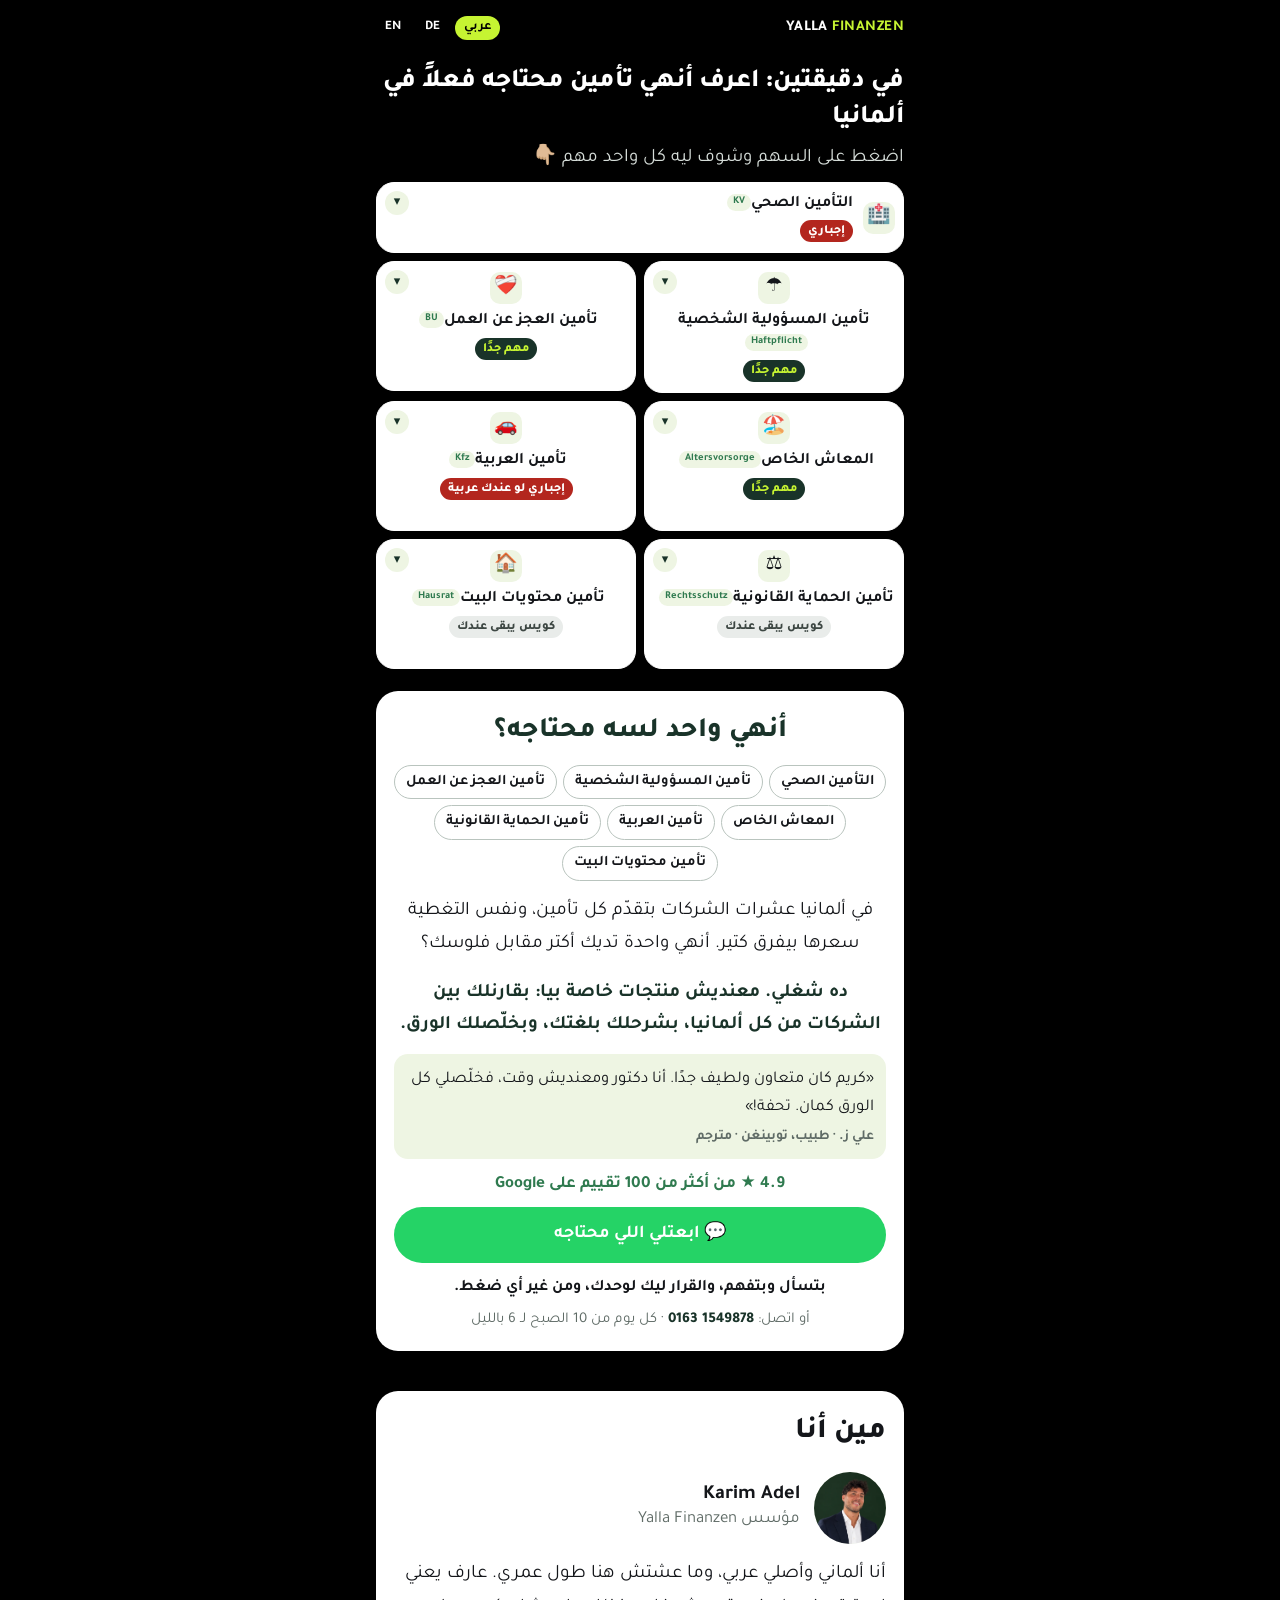
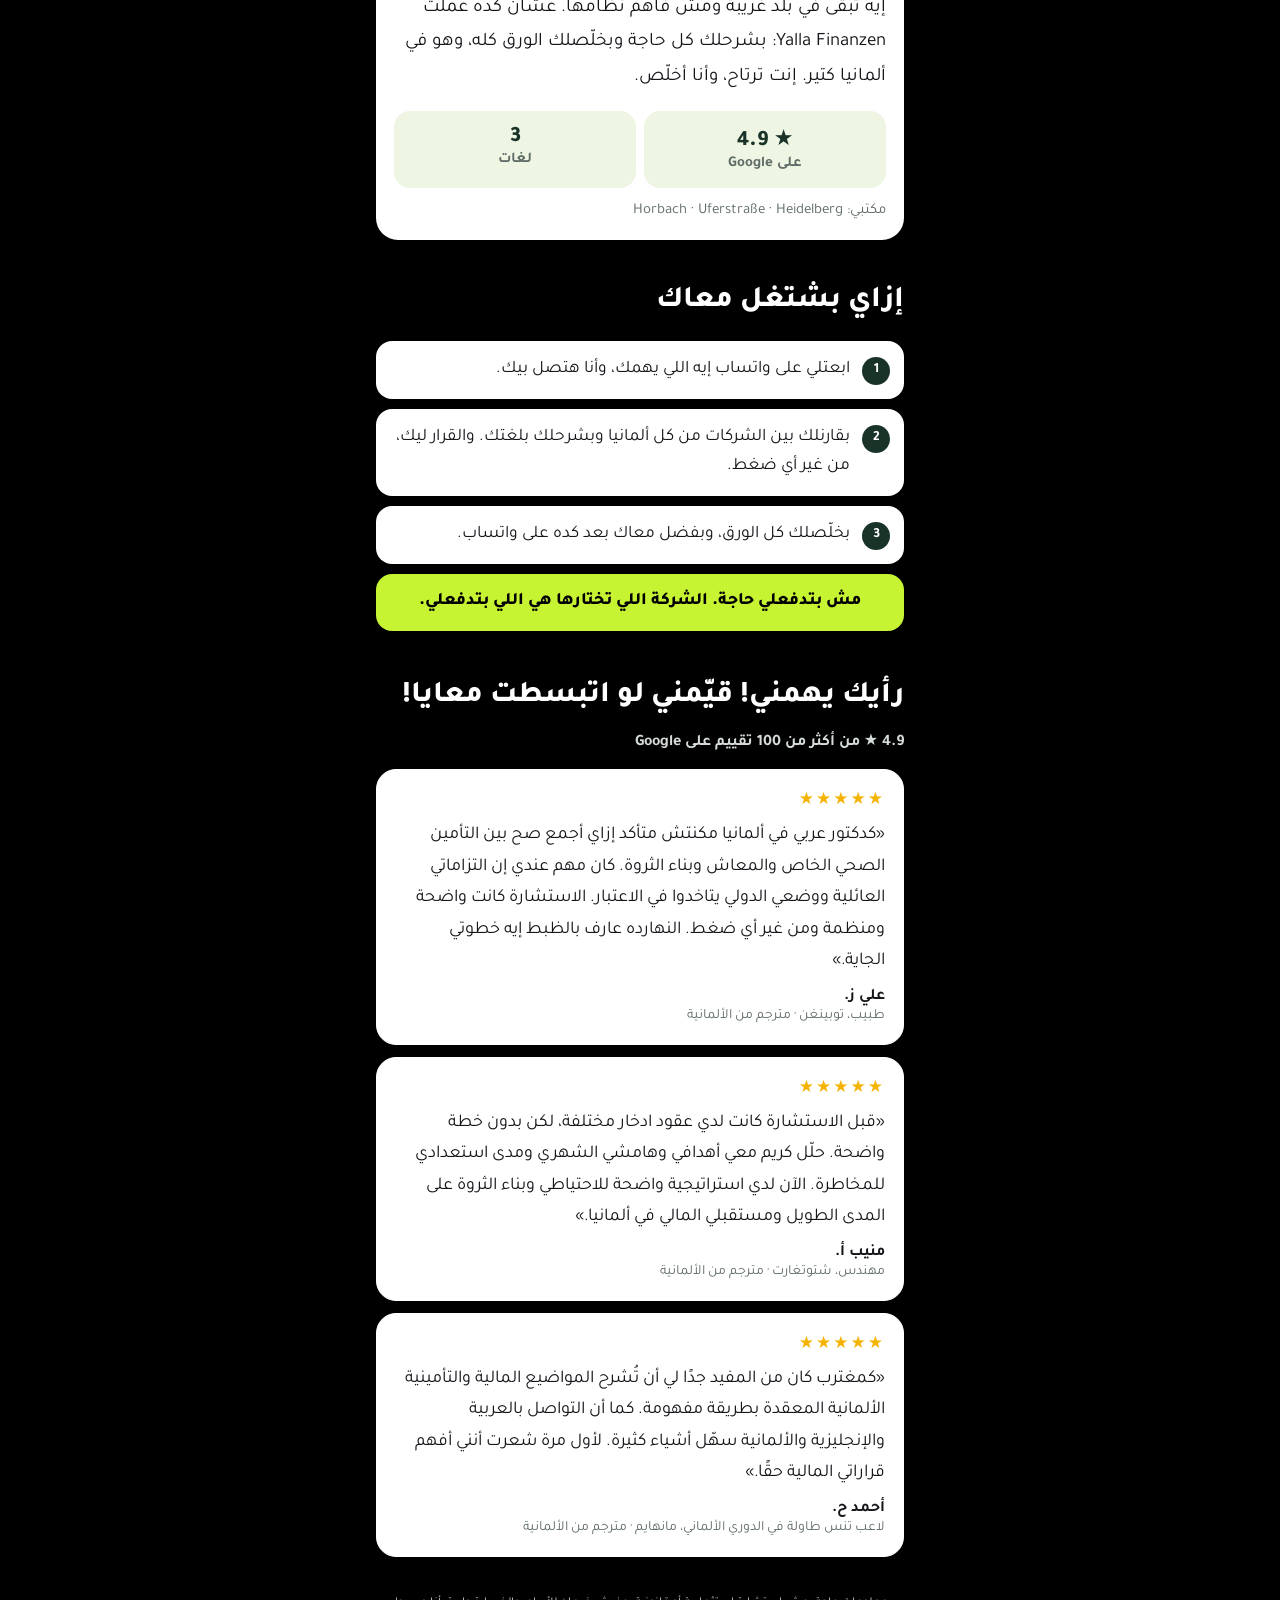
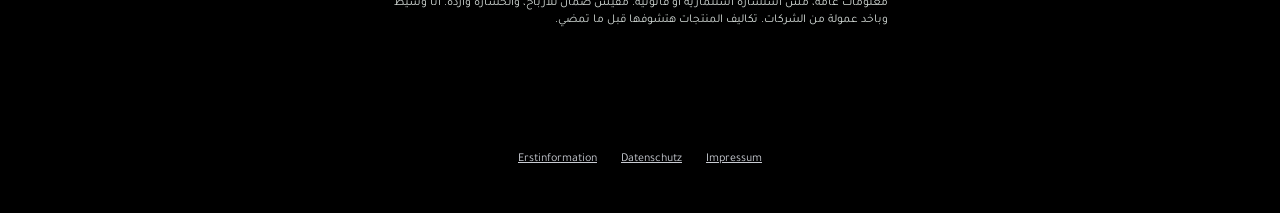
==== commit 9b7bba6f: "Datenschutz, Lead-Erfassung und Mobil-Fixes auf allen Seiten - Betreutes Vermögen: 10 statt 100 Mio." ====
--- a/check.html
+++ b/check.html
@@ -2,12 +2,23 @@
 <meta name="viewport" content="width=device-width,initial-scale=1,viewport-fit=cover"><meta name="robots" content="noindex">
 <title>أهم 7 تأمينات في ألمانيا</title><link rel="icon" href="favicon.svg"></head><body>
 <form name="investieren" data-netlify="true" netlify-honeypot="bot-field" hidden>
-<input name="bot-field"><input name="sprache"><input name="in_deutschland"><input name="investieren"><input name="versicherungen"><input name="telefon"><input name="einwilligung"><input name="einwilligung_zeit">
+<input name="bot-field"><input name="sprache"><input name="in_deutschland"><input name="investieren"><input name="versicherungen"><input name="telefon"><input name="einwilligung"><input name="einwilligung_zeit"><input name="datenschutz_stand"><input name="kanal">
 </form>
 
 
-<link rel="stylesheet" href="https://fonts.googleapis.com/css2?family=Tajawal:wght@400;500;700;800&display=swap">
 <style>
+@font-face{font-family:Tajawal;font-style:normal;font-display:swap;font-weight:400;src:url(fonts/tajawal-arabic-400-normal.woff2) format('woff2');unicode-range:U+0600-06FF,U+0750-077F,U+0870-088E,U+0890-0891,U+0897-08E1,U+08E3-08FF,U+200C-200E,U+2010-2011,U+204F,U+2E41,U+FB50-FDFF,U+FE70-FE74,U+FE76-FEFC}
+@font-face{font-family:Tajawal;font-style:normal;font-display:swap;font-weight:500;src:url(fonts/tajawal-arabic-500-normal.woff2) format('woff2');unicode-range:U+0600-06FF,U+0750-077F,U+0870-088E,U+0890-0891,U+0897-08E1,U+08E3-08FF,U+200C-200E,U+2010-2011,U+204F,U+2E41,U+FB50-FDFF,U+FE70-FE74,U+FE76-FEFC}
+@font-face{font-family:Tajawal;font-style:normal;font-display:swap;font-weight:700;src:url(fonts/tajawal-arabic-700-normal.woff2) format('woff2');unicode-range:U+0600-06FF,U+0750-077F,U+0870-088E,U+0890-0891,U+0897-08E1,U+08E3-08FF,U+200C-200E,U+2010-2011,U+204F,U+2E41,U+FB50-FDFF,U+FE70-FE74,U+FE76-FEFC}
+@font-face{font-family:Tajawal;font-style:normal;font-display:swap;font-weight:800;src:url(fonts/tajawal-arabic-800-normal.woff2) format('woff2');unicode-range:U+0600-06FF,U+0750-077F,U+0870-088E,U+0890-0891,U+0897-08E1,U+08E3-08FF,U+200C-200E,U+2010-2011,U+204F,U+2E41,U+FB50-FDFF,U+FE70-FE74,U+FE76-FEFC}
+@font-face{font-family:Tajawal;font-style:normal;font-display:swap;font-weight:400;src:url(fonts/tajawal-latin-400-normal.woff2) format('woff2');unicode-range:U+0000-00FF,U+0131,U+0152-0153,U+02BB-02BC,U+02C6,U+02DA,U+02DC,U+0304,U+0308,U+0329,U+2000-206F,U+20AC,U+2122,U+2191,U+2193,U+2212,U+2215,U+FEFF,U+FFFD}
+@font-face{font-family:Tajawal;font-style:normal;font-display:swap;font-weight:500;src:url(fonts/tajawal-latin-500-normal.woff2) format('woff2');unicode-range:U+0000-00FF,U+0131,U+0152-0153,U+02BB-02BC,U+02C6,U+02DA,U+02DC,U+0304,U+0308,U+0329,U+2000-206F,U+20AC,U+2122,U+2191,U+2193,U+2212,U+2215,U+FEFF,U+FFFD}
+@font-face{font-family:Tajawal;font-style:normal;font-display:swap;font-weight:700;src:url(fonts/tajawal-latin-700-normal.woff2) format('woff2');unicode-range:U+0000-00FF,U+0131,U+0152-0153,U+02BB-02BC,U+02C6,U+02DA,U+02DC,U+0304,U+0308,U+0329,U+2000-206F,U+20AC,U+2122,U+2191,U+2193,U+2212,U+2215,U+FEFF,U+FFFD}
+@font-face{font-family:Tajawal;font-style:normal;font-display:swap;font-weight:800;src:url(fonts/tajawal-latin-800-normal.woff2) format('woff2');unicode-range:U+0000-00FF,U+0131,U+0152-0153,U+02BB-02BC,U+02C6,U+02DA,U+02DC,U+0304,U+0308,U+0329,U+2000-206F,U+20AC,U+2122,U+2191,U+2193,U+2212,U+2215,U+FEFF,U+FFFD}
+.legal{display:flex;justify-content:center;flex-wrap:wrap;gap:0 12px;padding:16px 16px 32px;font-size:14px}
+.legal a{color:#555a66;padding:12px 6px}
+body.c .legal a{color:#c9ccd3}
+.ok a{color:inherit}
 /* Layout: one narrow white column, video first, then a tappable 4-step list; step 1 holds the WhatsApp/Instagram questionnaire. Single light look by choice (Karim: nur weißer Hintergrund). */
 @font-face{font-family:A;font-weight:400;src:url(fonts/ibm-plex-sans-arabic-arabic-400-normal.woff2)}
 @font-face{font-family:A;font-weight:600;src:url(fonts/ibm-plex-sans-arabic-arabic-600-normal.woff2)}
@@ -95,6 +106,8 @@
 .lg{display:flex;gap:6px}.lg a{font-size:13px;font-weight:600;color:var(--m);text-decoration:none;padding:4px 9px;border-radius:99px}.lg a.on{background:var(--v);color:var(--bg)}
 .vid{position:relative;border-radius:24px;overflow:hidden;background:var(--v);aspect-ratio:9/16;max-width:100%;max-height:78vh;margin:8px auto 24px;box-shadow:0 14px 40px rgba(25,51,41,.18)}
 .vid video{width:100%;height:100%;object-fit:cover;display:block}
+/* Video-Kasten erst zeigen, wenn ein Video wirklich lädt – sonst springt die Seite (CLS) */
+.vid:not(.ready){display:none}
 .snd{position:absolute;bottom:14px;inset-inline-start:14px;background:var(--l);color:var(--v);border:0;font:inherit;font-weight:700;font-size:15px;padding:10px 16px;border-radius:99px;cursor:pointer}
 h1{font-size:46px;line-height:1.02;font-weight:800;letter-spacing:-.03em;text-wrap:balance}
 .ar h1{font-weight:800;letter-spacing:0;line-height:1.35;font-size:52px}
@@ -130,7 +143,7 @@
 .ok input{accent-color:var(--g);width:20px;height:20px;flex:none;margin-top:1px}
 .note{font-weight:600;color:var(--v);font-size:15px}
 .btns{display:flex;flex-direction:column;gap:8px}
-.b{display:block;text-align:center;font:inherit;font-weight:700;font-size:16px;padding:13px;border-radius:99px;border:0;cursor:pointer;text-decoration:none}
+.b:not(body){display:block;text-align:center;font:inherit;font-weight:700;font-size:16px;padding:13px;border-radius:99px;border:0;cursor:pointer;text-decoration:none}
 .b.wa{background:var(--wa);color:var(--bg)}.b.ig{background:var(--v);color:var(--bg)}
 
 .hp{position:absolute;width:1px;height:1px;overflow:hidden;clip-path:inset(50%);opacity:0;pointer-events:none}
@@ -319,12 +332,15 @@
 .c .pq{list-style:none;padding:0;margin:12px 0 4px;display:flex;flex-direction:column;gap:8px}
 .c .pq li{background:#fdf1f0;color:#b3261e;font-weight:800;border-radius:12px;padding:11px 12px;font-size:16.5px;line-height:1.45}
 .ar.c .pq li{font-size:18.5px;line-height:1.6}
+/* Bewegung reduzieren respektieren (Systemeinstellung) */
+@media (prefers-reduced-motion:reduce){*,*::before,*::after{animation-duration:.01ms!important;animation-iteration-count:1!important;transition-duration:.01ms!important;scroll-behavior:auto!important}}
 </style>
 
 <div class="wrap">
 <header><div class="brand">YALLA <b>FINANZEN</b></div><nav class="lg"><a data-l="ar" href="#ar">عربي</a><a data-l="de" href="#de">DE</a><a data-l="en" href="#en">EN</a></nav></header>
 <div id="app"></div>
 </div>
+<footer class="legal"><a href="impressum.html">Impressum</a><a href="datenschutz.html">Datenschutz</a><a href="erstinformation.html">Erstinformation</a></footer>
 
 <script>
 window.YV='c';var B=false,YV=window.YV||'',SKIP=YV==='d'?'q3':YV==='c'?'q2':'';
@@ -373,7 +389,7 @@
  q2:'الاستثمار',a2:['عايز أفهم الاستثمار وأبدأ','عندي أسئلة عن استثماراتي الحالية','هبدأ أستثمر بعدين'],
  q3:'التأمينات',a3:['محتاج أعمل بعض التأمينات','عايز أراجع تأميناتي الحالية'],
  tel:'رقم تليفونك',ok:'موافق إنكم تتصلوا بيا أو تكلموني على واتساب بخصوص الاستشارة. أقدر ألغي الموافقة في أي وقت.',
- note:'وإحنا هنتواصل معاك.',send:'ابعت',thanks:'شكرًا! وصلتنا إجاباتك، وهنتواصل معاك قريب.',err:'دوس هنا وابعت إجاباتك على واتساب:',wab:'ابعت على واتساب',
+ dsl:'سياسة الخصوصية',note:'وإحنا هنتواصل معاك.',send:'ابعت',thanks:'شكرًا! وصلتنا إجاباتك، وهنتواصل معاك قريب.',err:'دوس هنا وابعت إجاباتك على واتساب:',wab:'ابعت على واتساب',
  hi:'أهلًا Yalla Finanzen، دي إجاباتي:',okline:'✅ موافق إنكم تتصلوا بيا',
  call:'أو كلّمنا على طول',
  legal:'معلومات عامة، مش استشارة استثمارية أو قانونية. مفيش ضمان للأرباح، والخسارة واردة. أنا وسيط وباخد عمولة من الشركات. تكاليف المنتجات هتشوفها قبل ما تمضي.'},
@@ -387,7 +403,7 @@
  q2:'Investieren',a2:['Ich will investieren verstehen und anfangen','Ich habe Fragen zu meinen bestehenden Investments','Ich will später mit dem Investieren anfangen'],
  q3:'Versicherungen',a3:['Ich brauche einige Versicherungen','Meine jetzigen Versicherungen prüfen'],
  tel:'Deine Telefonnummer',ok:'Ich bin einverstanden, dass Yalla Finanzen mich zur Beratung anruft oder per WhatsApp kontaktiert. Ich kann das jederzeit widerrufen.',
- note:'Wir melden uns bei dir.',send:'Absenden',thanks:'Danke! Deine Antworten sind angekommen. Wir melden uns bald bei dir.',err:'Tippe hier und schick deine Antworten per WhatsApp:',wab:'Per WhatsApp senden',
+ dsl:'Datenschutzerklärung',note:'Wir melden uns bei dir.',send:'Absenden',thanks:'Danke! Deine Antworten sind angekommen. Wir melden uns bald bei dir.',err:'Tippe hier und schick deine Antworten per WhatsApp:',wab:'Per WhatsApp senden',
  hi:'Hallo Yalla Finanzen, hier meine Antworten:',okline:'✅ Einverstanden mit Anruf',
  call:'Oder ruf uns direkt an',
  legal:'Allgemeine Information, keine Anlage- oder Rechtsberatung. Keine Garantie, Verluste möglich. Ich bin Vermittler und erhalte Provision von den Anbietern. Produktkosten siehst du vor der Unterschrift.'},
@@ -401,7 +417,7 @@
  q2:'Investing',a2:['I want to understand investing and start','I have questions about my current investments','I want to start investing later'],
  q3:'Insurance',a3:['I need to get some insurances','Check my current insurances'],
  tel:'Your phone number',ok:'I agree that Yalla Finanzen may call me or contact me on WhatsApp about the consultation. I can withdraw this at any time.',
- note:'We will get back to you.',send:'Send',thanks:'Thank you! We got your answers and will get back to you soon.',err:'Tap here and send your answers on WhatsApp:',wab:'Send on WhatsApp',
+ dsl:'Privacy policy',note:'We will get back to you.',send:'Send',thanks:'Thank you! We got your answers and will get back to you soon.',err:'Tap here and send your answers on WhatsApp:',wab:'Send on WhatsApp',
  hi:'Hello Yalla Finanzen, here are my answers:',okline:'✅ I agree to be called',
  call:'Or call us directly',
  legal:'General information, not investment or legal advice. No guarantee, losses possible. I am an intermediary and receive commission from providers. You see product costs before you sign.'}
@@ -414,7 +430,7 @@
  (SKIP==='q2'?'':'<fieldset><legend>'+esc(t.q2)+'</legend>'+opts('q2',t.a2)+'</fieldset>')+
  (SKIP==='q3'?'':'<fieldset><legend>'+esc(t.q3)+'</legend>'+opts('q3',t.a3)+'</fieldset>')+
  '<label class="f" for="tel">'+esc(t.tel)+'<input type="tel" id="tel" autocomplete="tel" placeholder="+49 …"></label>'+
- '<label class="ok" for="ok"><input type="checkbox" id="ok">'+esc(t.ok)+'</label>'+
+ '<label class="ok" for="ok"><input type="checkbox" id="ok">'+esc(t.ok)+' <a href="datenschutz.html" target="_blank" rel="noopener">'+esc(t.dsl)+'</a></label>'+
  '<div class="note">'+esc(t.note)+'</div>'+
  '<input type="text" name="bot-field" id="botf" tabindex="-1" autocomplete="off" class="hp" aria-hidden="true">'+
  '<button class="b wa" id="bsend" type="submit" aria-disabled="true">'+esc(B||SKIP?t.wab:t.send)+'</button>'+
@@ -470,6 +486,7 @@
 function video(L){
  var box=document.getElementById('vid'),v=box.querySelector('video'),b=box.querySelector('.snd'),srcs=['videos/plan-'+L+'.mp4','videos/plan-ar.mp4'],i=0;
  function next(){if(i>=srcs.length){box.remove();return}v.src=srcs[i++];v.load();var p=v.play();if(p&&p.catch)p.catch(function(){})}
+ v.addEventListener('loadedmetadata',function(){box.classList.add('ready')});
  v.addEventListener('error',next);next();
  b.onclick=function(){v.muted=false;v.currentTime=0;v.play();b.remove()};
 }
@@ -479,16 +496,17 @@
  var own=!B&&!SKIP&&/(^|\.)(netlify\.app|yallafinanzen\.de|yallafinanzen\.com)$/.test(location.hostname);
  function val(n){var x=f.querySelector('input[name='+n+']:checked');return x?x.value:''}
  function ready(){return val('q1')&&(SKIP==='q2'||val('q2'))&&(SKIP==='q3'||val('q3'))&&f.tel.value.replace(/\D/g,'').length>=6&&f.ok.checked}
- function txt(){return [t.hi,'','• '+t.q1+' '+val('q1'),SKIP==='q2'?null:'• '+t.q2+': '+val('q2'),SKIP==='q3'?null:'• '+t.q3+': '+val('q3'),'• '+t.tel+': '+f.tel.value.trim(),'',t.okline].filter(function(x){return x!==null}).join('\n')}
+ function txt(){return [t.hi,'','• '+t.q1+' '+val('q1'),SKIP==='q2'?null:'• '+t.q2+': '+val('q2'),SKIP==='q3'?null:'• '+t.q3+': '+val('q3'),'',t.okline].filter(function(x){return x!==null}).join('\n')}
  function wa(){return 'https://wa.me/491631549878?text='+encodeURIComponent(txt())}
+ function lead(k){return {'form-name':'investieren','bot-field':f['bot-field'].value,sprache:L,in_deutschland:val('q1'),investieren:val('q2'),versicherungen:val('q3'),telefon:f.tel.value.trim(),einwilligung:t.ok+' '+t.dsl,einwilligung_zeit:new Date().toISOString(),datenschutz_stand:'2026-11',kanal:k}}
+ function post(d){return fetch('/',{method:'POST',keepalive:true,headers:{'Content-Type':'application/x-www-form-urlencoded'},body:new URLSearchParams(d).toString()})}
  if(!own){var a=document.createElement('a');a.className=bt.className;a.id='bsend';a.target='_blank';a.rel='noopener';a.textContent=bt.textContent;a.href='#';bt.replaceWith(a);bt=a;
-  a.addEventListener('click',function(e){if(!ready()){e.preventDefault();return}a.href=wa()});}
+  a.addEventListener('click',function(e){if(!ready()){e.preventDefault();return}a.href=wa();if(!a.dataset.sent){a.dataset.sent=1;post(lead('whatsapp')).catch(function(){})}});}
  function upd(){var r=ready();bt.setAttribute('aria-disabled',r?'false':'true');if(!own)bt.href=r?wa():'#'}
  f.addEventListener('input',upd);f.addEventListener('change',upd);
  f.addEventListener('submit',function(e){
   e.preventDefault();if(!own||!ready()||bt.dataset.busy)return;bt.dataset.busy=1;msg.textContent='…';
-  var data={'form-name':'investieren','bot-field':f['bot-field'].value,sprache:L,in_deutschland:val('q1'),investieren:val('q2'),versicherungen:val('q3'),telefon:f.tel.value.trim(),einwilligung:'ja',einwilligung_zeit:new Date().toISOString()};
-  fetch('/',{method:'POST',headers:{'Content-Type':'application/x-www-form-urlencoded'},body:new URLSearchParams(data).toString()})
+  post(lead('formular'))
    .then(function(r){if(!r.ok)throw 0;f.innerHTML='<div class="done">✅ '+esc(t.thanks)+'</div>'})
    .catch(function(){msg.innerHTML='<div class="wafb">'+esc(t.err)+'<a class="b wa" target="_blank" rel="noopener" href="'+wa()+'">'+esc(t.wab)+'</a></div>';bt.hidden=true;delete bt.dataset.busy});
  });
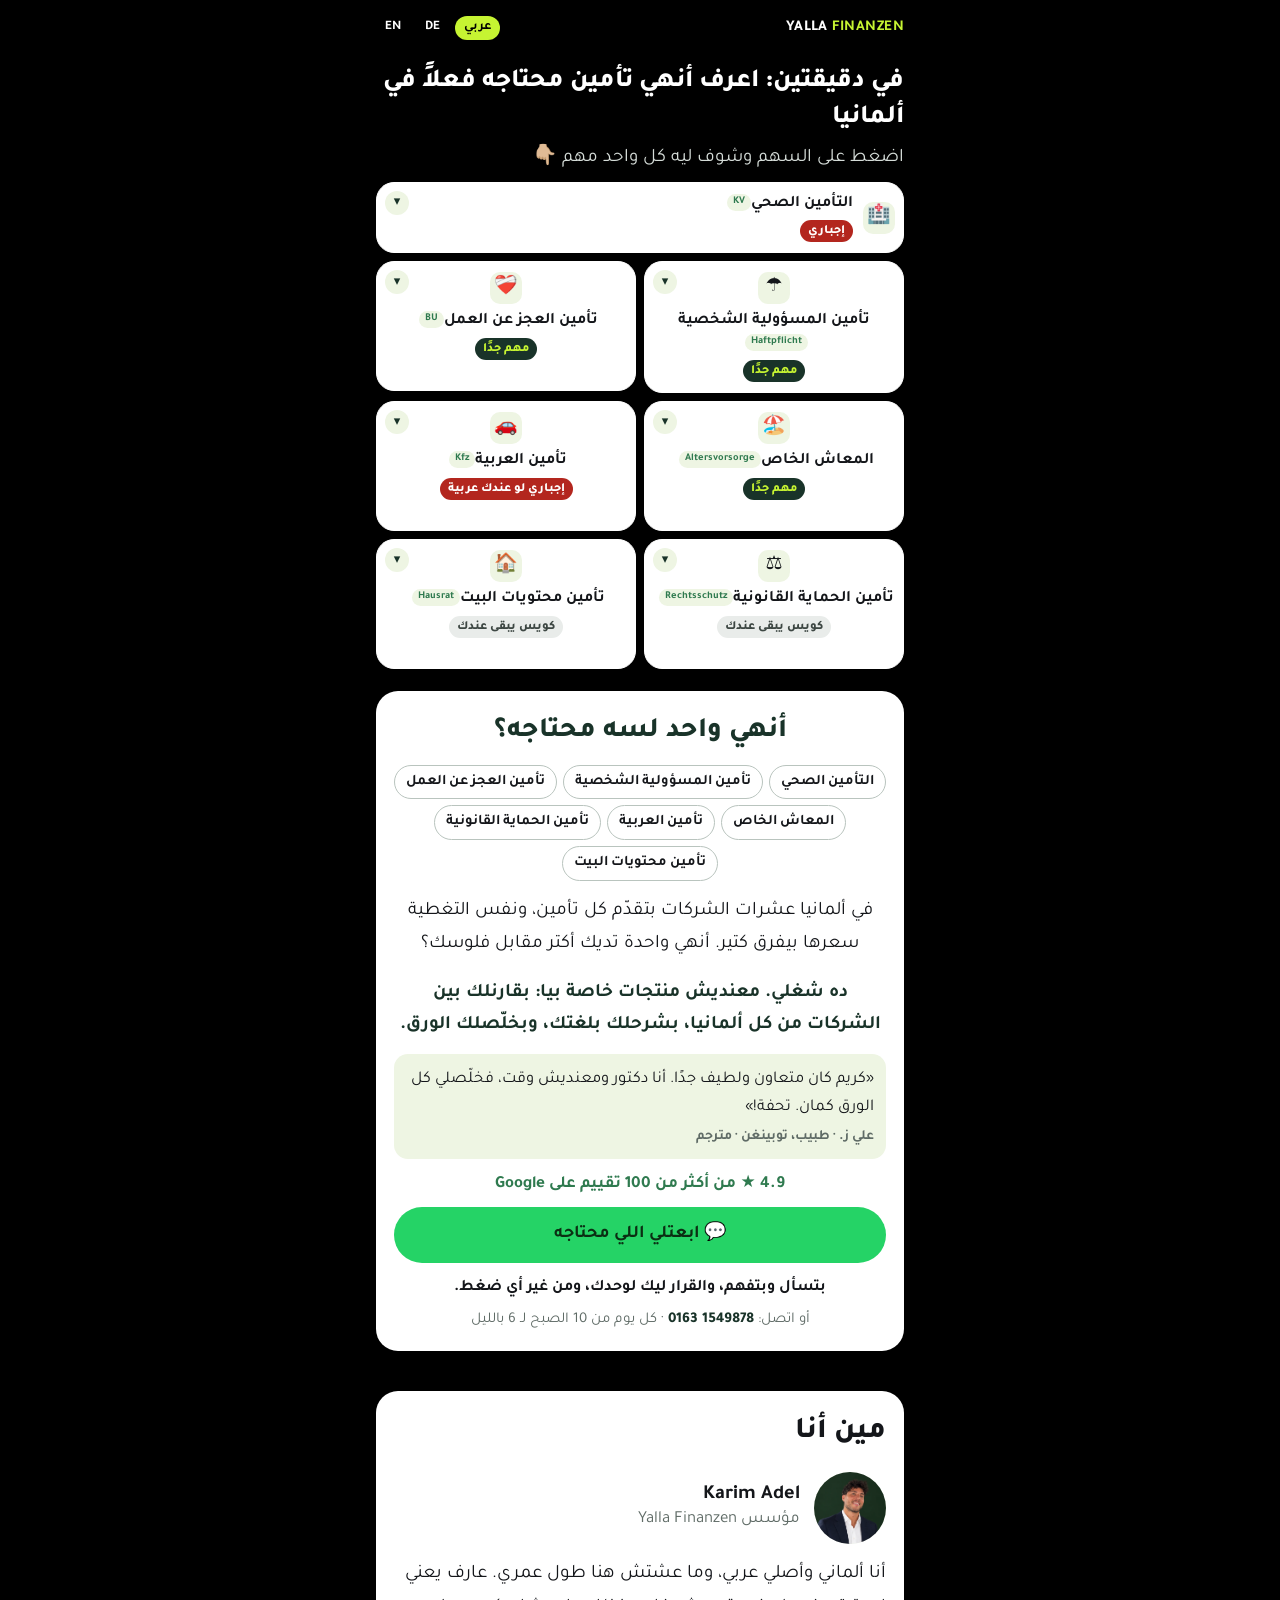
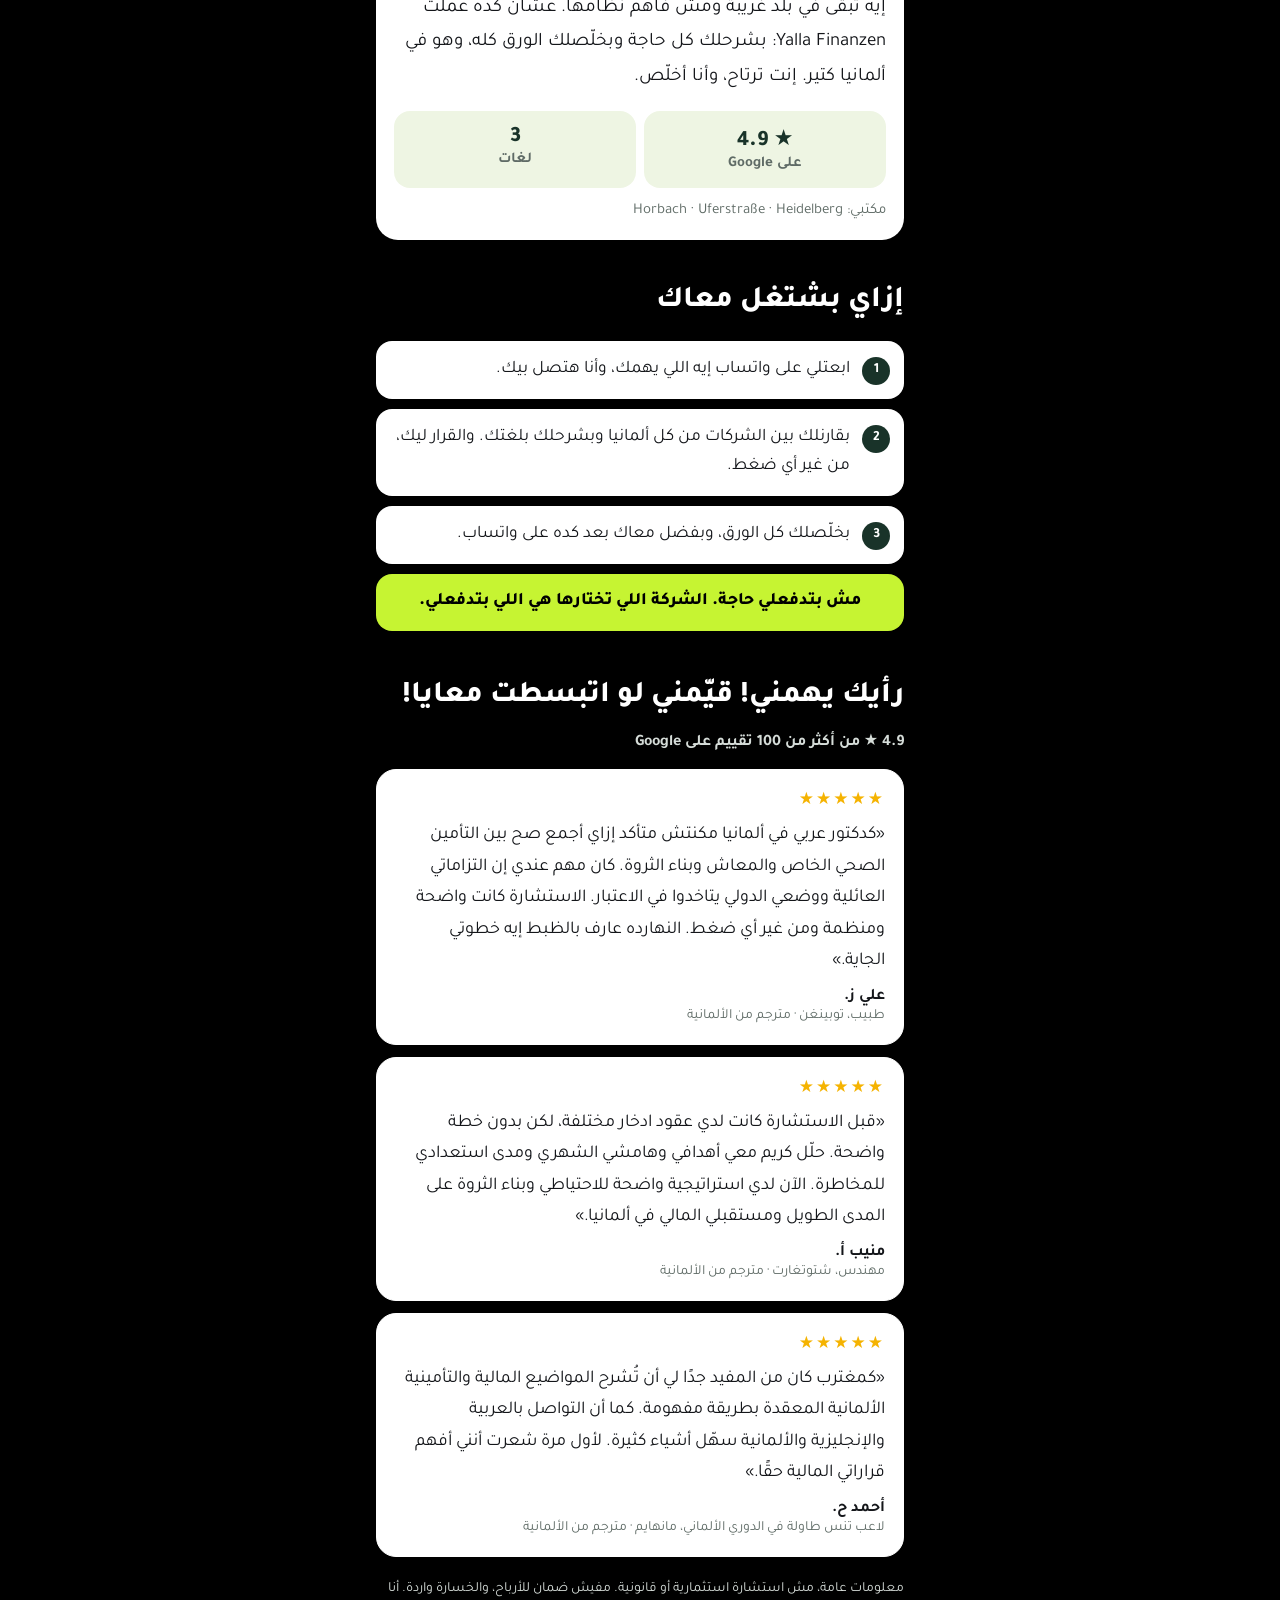
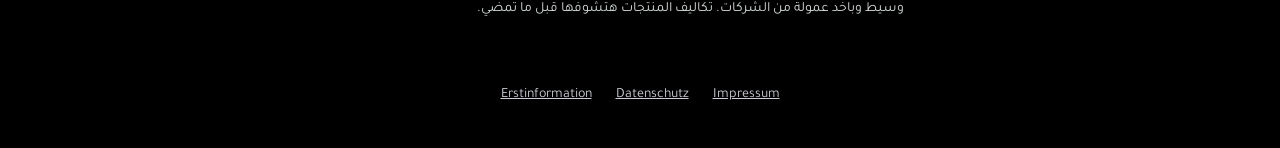
==== commit d89a5286: "Barrierefreiheit: Kontraste, Textgrößen, Tastaturbedienung, Beschriftungen - WhatsApp-Buttons dunkle" ====
--- a/check.html
+++ b/check.html
@@ -15,9 +15,9 @@
 @font-face{font-family:Tajawal;font-style:normal;font-display:swap;font-weight:500;src:url(fonts/tajawal-latin-500-normal.woff2) format('woff2');unicode-range:U+0000-00FF,U+0131,U+0152-0153,U+02BB-02BC,U+02C6,U+02DA,U+02DC,U+0304,U+0308,U+0329,U+2000-206F,U+20AC,U+2122,U+2191,U+2193,U+2212,U+2215,U+FEFF,U+FFFD}
 @font-face{font-family:Tajawal;font-style:normal;font-display:swap;font-weight:700;src:url(fonts/tajawal-latin-700-normal.woff2) format('woff2');unicode-range:U+0000-00FF,U+0131,U+0152-0153,U+02BB-02BC,U+02C6,U+02DA,U+02DC,U+0304,U+0308,U+0329,U+2000-206F,U+20AC,U+2122,U+2191,U+2193,U+2212,U+2215,U+FEFF,U+FFFD}
 @font-face{font-family:Tajawal;font-style:normal;font-display:swap;font-weight:800;src:url(fonts/tajawal-latin-800-normal.woff2) format('woff2');unicode-range:U+0000-00FF,U+0131,U+0152-0153,U+02BB-02BC,U+02C6,U+02DA,U+02DC,U+0304,U+0308,U+0329,U+2000-206F,U+20AC,U+2122,U+2191,U+2193,U+2212,U+2215,U+FEFF,U+FFFD}
-.legal{display:flex;justify-content:center;flex-wrap:wrap;gap:0 12px;padding:16px 16px 32px;font-size:14px}
-.legal a{color:#555a66;padding:12px 6px}
-body.c .legal a{color:#c9ccd3}
+.legal-links{display:flex;justify-content:center;flex-wrap:wrap;gap:0 12px;padding:16px 16px 32px;font-size:14px}
+.legal-links a{color:#555a66;padding:12px 6px}
+body.c .legal-links a{color:#c9ccd3}
 .ok a{color:inherit}
 /* Layout: one narrow white column, video first, then a tappable 4-step list; step 1 holds the WhatsApp/Instagram questionnaire. Single light look by choice (Karim: nur weißer Hintergrund). */
 @font-face{font-family:A;font-weight:400;src:url(fonts/ibm-plex-sans-arabic-arabic-400-normal.woff2)}
@@ -144,7 +144,7 @@
 .note{font-weight:600;color:var(--v);font-size:15px}
 .btns{display:flex;flex-direction:column;gap:8px}
 .b:not(body){display:block;text-align:center;font:inherit;font-weight:700;font-size:16px;padding:13px;border-radius:99px;border:0;cursor:pointer;text-decoration:none}
-.b.wa{background:var(--wa);color:var(--bg)}.b.ig{background:var(--v);color:var(--bg)}
+.b.wa{background:var(--wa);color:#0b2e13}.b.ig{background:var(--v);color:var(--bg)}
 
 .hp{position:absolute;width:1px;height:1px;overflow:hidden;clip-path:inset(50%);opacity:0;pointer-events:none}
 .done{font-size:17px;font-weight:600;color:var(--v);background:var(--tint);border-radius:14px;padding:16px;line-height:1.5}
@@ -153,7 +153,7 @@
 .wafb{display:flex;flex-direction:column;gap:10px;font-size:16px;font-weight:700;color:var(--v)}.ar .wafb{font-size:18px}
 .call{margin-top:22px;text-align:center;font-size:15px;color:var(--m)}
 .call b{display:block;font-size:22px;color:var(--v);margin-top:2px;direction:ltr;user-select:all}
-.legal{font-size:12px;color:var(--m);margin-top:22px;line-height:1.45}
+.legal{font-size:14px;color:var(--m);margin-top:22px;line-height:1.45}
 @media (prefers-reduced-motion:reduce){.chev{transition:none}}
 
 .tk{list-style:none;padding:0;margin:12px 0 0;display:flex;flex-direction:column;gap:14px}
@@ -340,7 +340,7 @@
 <header><div class="brand">YALLA <b>FINANZEN</b></div><nav class="lg"><a data-l="ar" href="#ar">عربي</a><a data-l="de" href="#de">DE</a><a data-l="en" href="#en">EN</a></nav></header>
 <div id="app"></div>
 </div>
-<footer class="legal"><a href="impressum.html">Impressum</a><a href="datenschutz.html">Datenschutz</a><a href="erstinformation.html">Erstinformation</a></footer>
+<footer class="legal-links"><a href="impressum.html">Impressum</a><a href="datenschutz.html">Datenschutz</a><a href="erstinformation.html">Erstinformation</a></footer>
 
 <script>
 window.YV='c';var B=false,YV=window.YV||'',SKIP=YV==='d'?'q3':YV==='c'?'q2':'';
@@ -460,7 +460,7 @@
   app.innerHTML='<h1 class="top">'+esc(c.h)+'</h1><p class="lead2">'+esc(c.lead)+'</p>'+
   '<div class="vid" id="vid"><video autoplay muted loop playsinline preload="auto"></video><button class="snd" type="button">🔊</button></div>'+
   '<div class="ins">'+LI.map(function(x,i){var q=FQ[L][i];return '<div class="box chk" data-i="'+i+'"><div class="ckh"><div class="ico">'+LE[i]+'</div><div class="nm"><b>'+esc(x.n)+(x.d?'<i dir="ltr">'+esc(x.d)+'</i>':'')+'</b><em class="lab l'+LV[i]+'">'+esc(i===4?c.labcar:c.lab[LV[i]])+'</em></div>'+
-   '<div class="ckb">'+(x.opt?'<button type="button" class="t" data-v="1">PKV</button><button type="button" class="t" data-v="0">GKV</button>':'<button type="button" data-v="1" aria-label="'+esc(c.have)+'">✓</button><button type="button" data-v="0" aria-label="'+esc(c.no)+'">✗</button>')+'</div><span class="cv" aria-hidden="true">▾</span></div>'+
+   '<div class="ckb">'+(x.opt?'<button type="button" class="t" data-v="1">PKV</button><button type="button" class="t" data-v="0">GKV</button>':'<button type="button" data-v="1" aria-label="'+esc(c.have)+'">✓</button><button type="button" data-v="0" aria-label="'+esc(c.no)+'">✗</button>')+'</div><span class="cv" role="button" tabindex="0" aria-expanded="false" aria-label="'+esc(({ar:'ليه مهم؟',de:'Warum wichtig?',en:'Why it matters'})[L])+'">▾</span></div>'+
    '<div class="more2"><div class="fqq">'+esc(q.fq)+'</div><div class="big">'+esc(q.fa||x.big)+'</div>'+'<p class="bn"><span aria-hidden="true">✓</span> '+esc(q.b)+'</p>'+(q.fp||[]).map(function(y){return '<p>'+esc(y)+'</p>'}).join('')+'</div></div>'}).join('')+'</div>'+
   '<p class="tap">'+({ar:'اضغط على السهم ▾ عشان تعرف ليه مهم',de:'Tippe auf den Pfeil ▾ und sieh, warum sie wichtig ist',en:'Tap the arrow ▾ to see why it matters'})[L]+'</p><div class="res" id="res" aria-live="polite"></div>'+
   ENDC+
@@ -470,7 +470,7 @@
   res.innerHTML='<div class="rbox"><div class="rn">'+esc(c.np)+'</div><div class="pick">'+LI.map(function(x,i){return '<button type="button" data-i="'+i+'" aria-pressed="false">'+esc(x.n)+'</button>'}).join('')+'</div><p class="rq">'+esc(c.q)+'</p><p class="rs">'+esc(c.sol)+'</p><div class="rv1"><p>'+esc(c.rvq)+'</p><b>'+esc(c.rvb)+'</b></div><div class="rp">'+esc(REV[L].sub)+'</div><a class="b wa" target="_blank" rel="noopener">💬 '+esc(c.btn)+'</a><p class="rg">'+esc(c.prom)+'</p><p class="rph">'+esc(c.or)+' <a dir="ltr" href="tel:+491631549878" target="_blank" rel="noopener">0163 1549878</a> · '+esc(t.hotH)+'</p></div>';
   function upd(){var m=LI.filter(function(x,i){return sel[i]}).map(function(x){return x.n+(x.d?' ('+x.d+')':'')});res.querySelector('a').href='https://wa.me/491631549878?text='+encodeURIComponent(m.length?c.msg.replace('{l}',m.join(L==='ar'?'، ':', ')):c.msg0)}
   res.querySelectorAll('.pick button').forEach(function(b){b.onclick=function(){var i=+b.dataset.i;sel[i]=!sel[i];b.classList.toggle('on',!!sel[i]);b.setAttribute('aria-pressed',sel[i]?'true':'false');upd()}});
-  app.querySelectorAll('.chk .ckh').forEach(function(h){h.onclick=function(){var bx=h.parentNode,o=bx.classList.contains('open');app.querySelectorAll('.chk.open').forEach(function(z){z.classList.remove('open')});if(!o){bx.classList.add('open');bx.scrollIntoView({behavior:'smooth',block:'nearest'})}}});
+  app.querySelectorAll('.chk .ckh').forEach(function(h){h.onclick=function(){var bx=h.parentNode,o=bx.classList.contains('open');app.querySelectorAll('.chk.open').forEach(function(z){z.classList.remove('open')});if(!o){bx.classList.add('open');bx.scrollIntoView({behavior:'smooth',block:'nearest'})}app.querySelectorAll('.chk .cv').forEach(function(z){z.setAttribute('aria-expanded',z.closest('.chk').classList.contains('open')?'true':'false')})};var cv=h.querySelector('.cv');if(cv)cv.onkeydown=function(e){if(e.key==='Enter'||e.key===' '){e.preventDefault();h.onclick()}}});
   upd();return}
  app.innerHTML='<h1 class="top">'+esc(X.h)+'</h1>'+
   '<div class="vid" id="vid"><video autoplay muted loop playsinline preload="auto"></video><button class="snd" type="button">🔊</button></div>'+
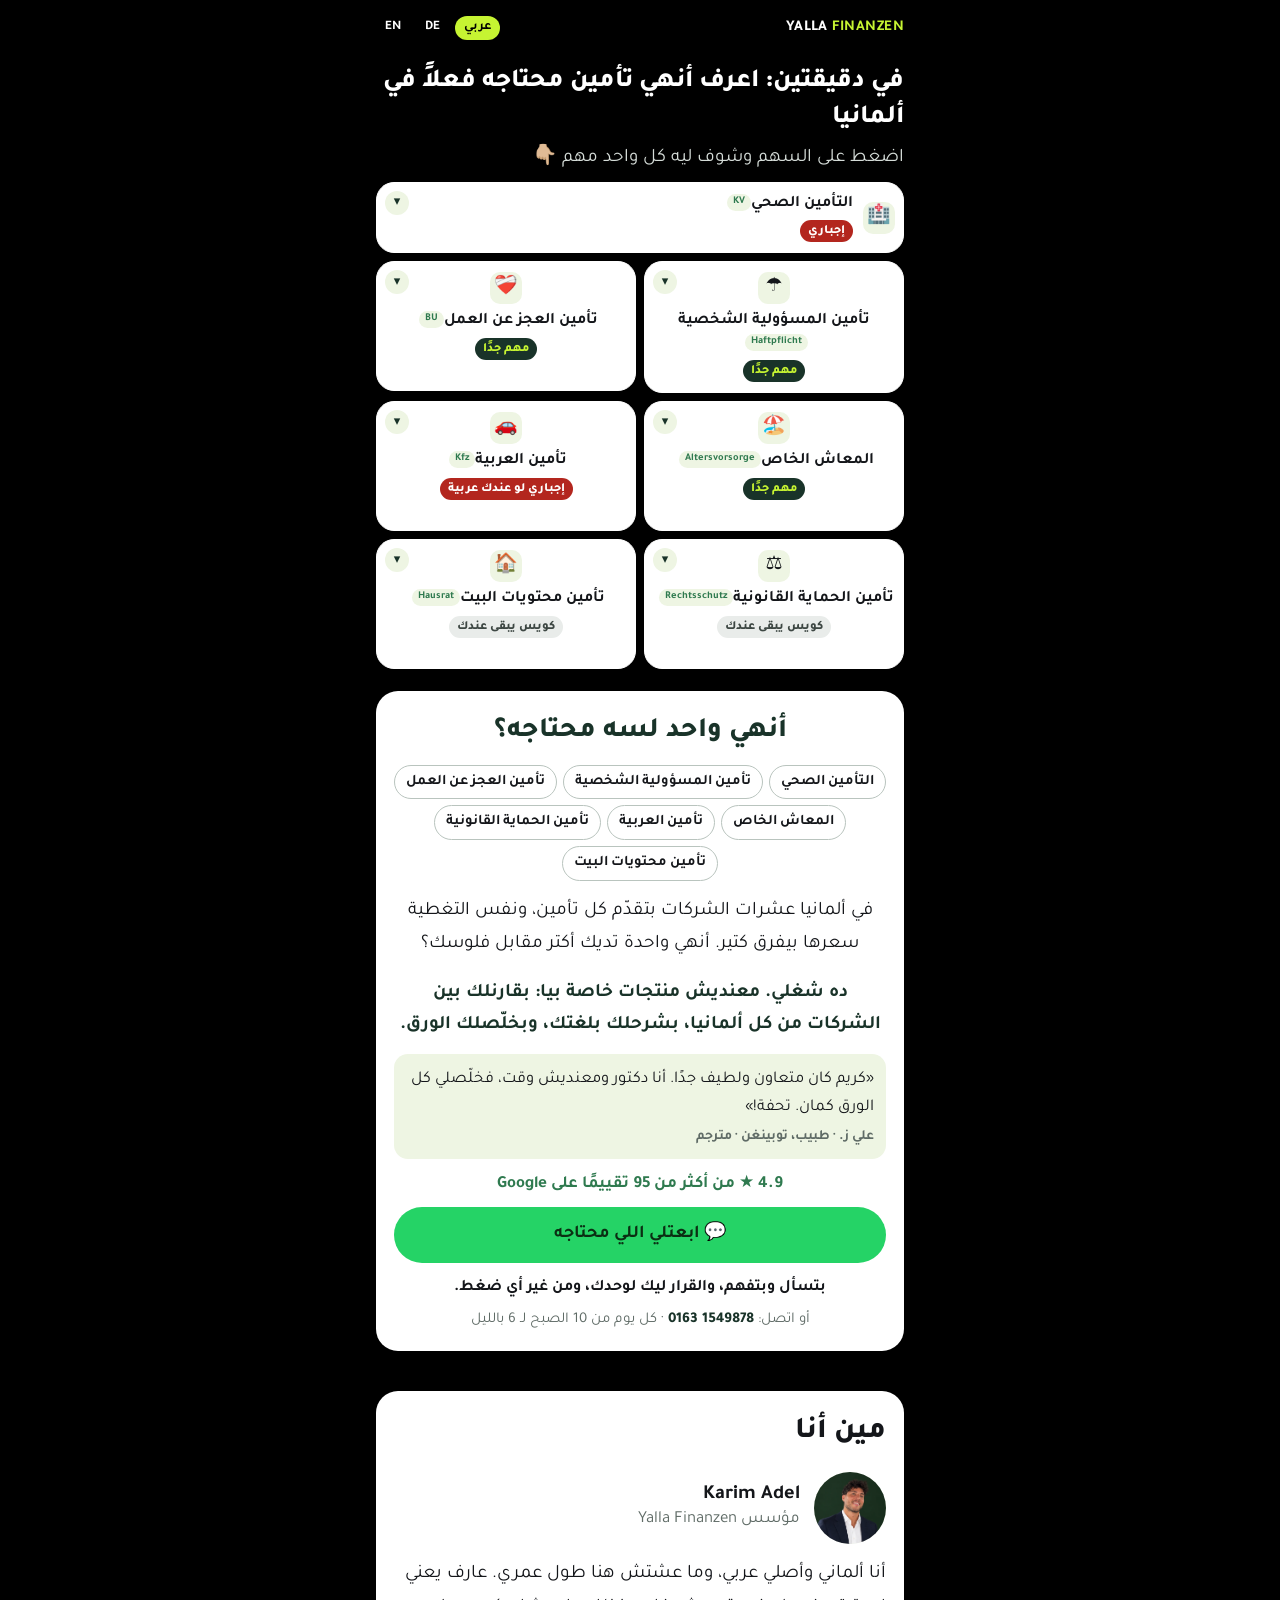
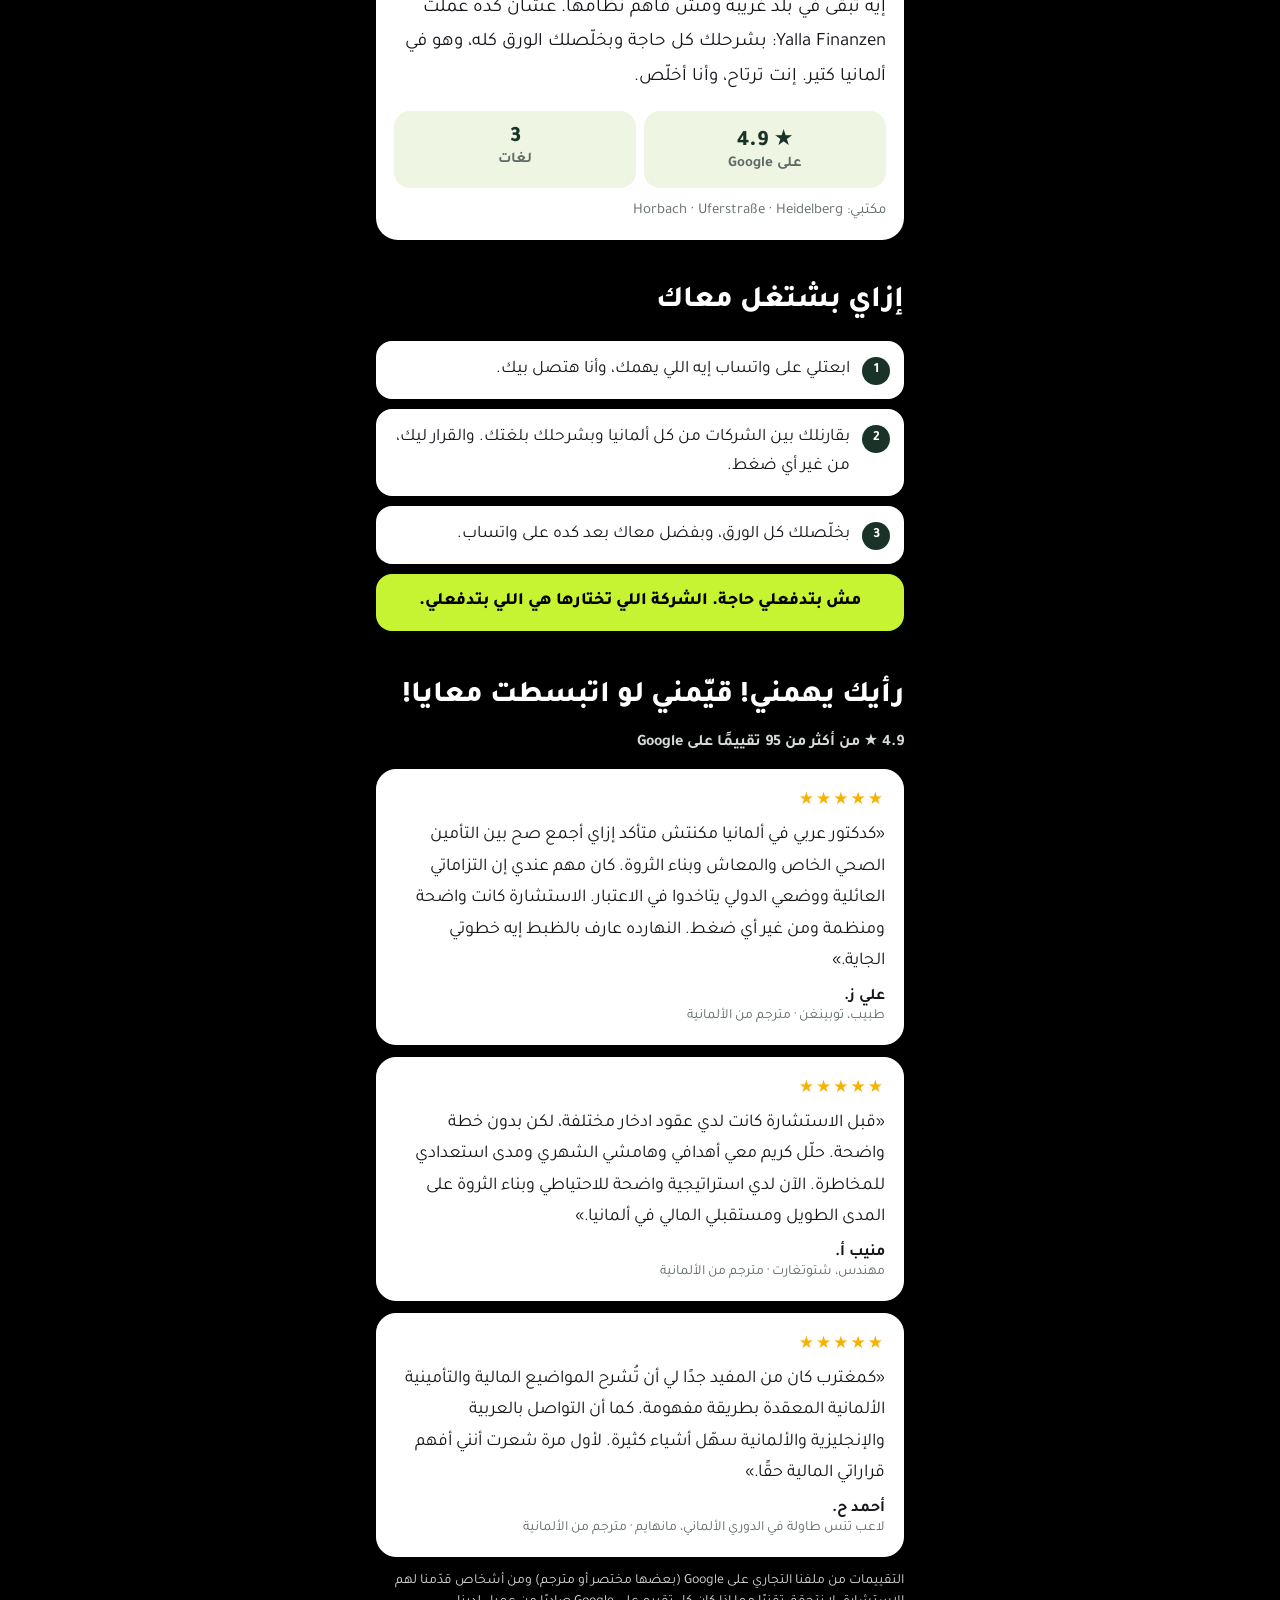
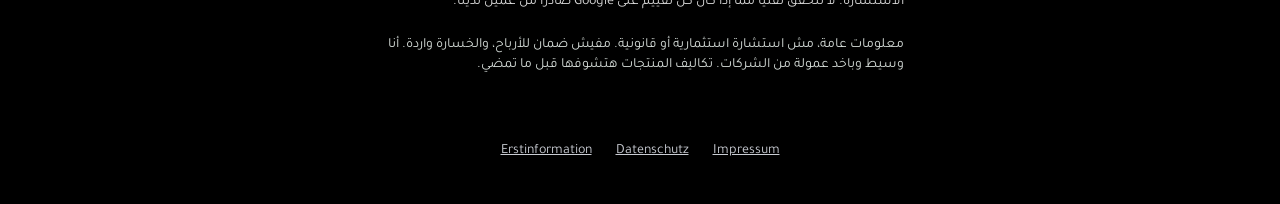
==== commit 1139e435: "Einwilligung nennt Linda Polatschek, Karim Adel und die Speicherung in monday.com - Alle Einwilligun" ====
--- a/check.html
+++ b/check.html
@@ -15,6 +15,7 @@
 @font-face{font-family:Tajawal;font-style:normal;font-display:swap;font-weight:500;src:url(fonts/tajawal-latin-500-normal.woff2) format('woff2');unicode-range:U+0000-00FF,U+0131,U+0152-0153,U+02BB-02BC,U+02C6,U+02DA,U+02DC,U+0304,U+0308,U+0329,U+2000-206F,U+20AC,U+2122,U+2191,U+2193,U+2212,U+2215,U+FEFF,U+FFFD}
 @font-face{font-family:Tajawal;font-style:normal;font-display:swap;font-weight:700;src:url(fonts/tajawal-latin-700-normal.woff2) format('woff2');unicode-range:U+0000-00FF,U+0131,U+0152-0153,U+02BB-02BC,U+02C6,U+02DA,U+02DC,U+0304,U+0308,U+0329,U+2000-206F,U+20AC,U+2122,U+2191,U+2193,U+2212,U+2215,U+FEFF,U+FFFD}
 @font-face{font-family:Tajawal;font-style:normal;font-display:swap;font-weight:800;src:url(fonts/tajawal-latin-800-normal.woff2) format('woff2');unicode-range:U+0000-00FF,U+0131,U+0152-0153,U+02BB-02BC,U+02C6,U+02DA,U+02DC,U+0304,U+0308,U+0329,U+2000-206F,U+20AC,U+2122,U+2191,U+2193,U+2212,U+2215,U+FEFF,U+FFFD}
+.rvn{font-size:14px;line-height:1.5;opacity:.85;margin-top:14px}
 .legal-links{display:flex;justify-content:center;flex-wrap:wrap;gap:0 12px;padding:16px 16px 32px;font-size:14px}
 .legal-links a{color:#555a66;padding:12px 6px}
 body.c .legal-links a{color:#c9ccd3}
@@ -373,7 +374,7 @@
  {n:'Household contents insurance',d:'Hausrat',s:'For everyone with a flat or house',q:'Why it matters: an example',big:'Everything you own can be gone in one night',p:['A kitchen fire, a burst pipe or a burglary. Furniture, devices, laptop, clothes, all gone.','Buying everything again can cost tens of thousands of euros.'],fix:'Contents insurance replaces your things at new value, so you can start again quickly.'}]}
 };
 var II=[ic('<path d="M3 12a9 9 0 0 1 18 0z"/><path d="M12 12v6a2 2 0 0 0 4 0"/>'),ic('<path d="M12 3l7 3v6c0 4.5-3 7.5-7 9-4-1.5-7-4.5-7-9V6z"/><path d="M8 12h2l1.5-3 2 6 1.5-3h1"/>'),ic('<path d="M5 17h14v-4l-2-5H7l-2 5z"/><circle cx="8" cy="17" r="2"/><circle cx="16" cy="17" r="2"/>'),ic('<path d="M12 4v16M6 20h12"/><path d="M5 8h14"/><path d="M5 8l-3 6a3 3 0 0 0 6 0zM19 8l-3 6a3 3 0 0 0 6 0z"/>'),ic('<path d="M3 11l9-7 9 7"/><path d="M5 10v10h14V10"/><path d="M10 20v-6h4v6"/>')];
-var REV={"ar": {"h": "رأيك يهمني! قيّمني لو اتبسطت معايا!", "sub": "4.9 ★ من أكثر من 100 تقييم على Google", "i": [{"q": "«كدكتور عربي في ألمانيا مكنتش متأكد إزاي أجمع صح بين التأمين الصحي الخاص والمعاش وبناء الثروة. كان مهم عندي إن التزاماتي العائلية ووضعي الدولي يتاخدوا في الاعتبار. الاستشارة كانت واضحة ومنظمة ومن غير أي ضغط. النهارده عارف بالظبط إيه خطوتي الجاية.»", "n": "علي ز.", "r": "طبيب، توبينغن · مترجم من الألمانية"}, {"q": "«قبل الاستشارة كانت لدي عقود ادخار مختلفة، لكن بدون خطة واضحة. حلّل كريم معي أهدافي وهامشي الشهري ومدى استعدادي للمخاطرة. الآن لدي استراتيجية واضحة للاحتياطي وبناء الثروة على المدى الطويل ومستقبلي المالي في ألمانيا.»", "n": "منيب أ.", "r": "مهندس، شتوتغارت · مترجم من الألمانية"}, {"q": "«أردت شراء عقار في ألمانيا، لكنني لم أكن أعرف كم رأس المال الخاص المناسب. ساعدتني الاستشارة على تقييم التأمين والعبء طويل المدى بشكل واقعي. كان العمل مع كريم رائعًا، وأنصح به بشدة.»", "n": "حبيبة ت.", "r": "معلمة، ميونخ · مترجم من الألمانية"}, {"q": "«كمغترب كان من المفيد جدًا لي أن تُشرح المواضيع المالية والتأمينية الألمانية المعقدة بطريقة مفهومة. كما أن التواصل بالعربية والإنجليزية والألمانية سهّل أشياء كثيرة. لأول مرة شعرت أنني أفهم قراراتي المالية حقًا.»", "n": "أحمد ح.", "r": "لاعب تنس طاولة في الدوري الألماني، مانهايم · مترجم من الألمانية"}]}, "de": {"h": "Deine Meinung zählt! Bewerte mich, wenn du zufrieden warst!", "sub": "4,9 ★ aus 100+ Google-Bewertungen", "i": [{"q": "„Als arabischer Arzt in Deutschland war ich unsicher, wie ich PKV, Altersvorsorge und Vermögensaufbau sinnvoll verbinden kann. Besonders wichtig war mir, dass meine familiären Verpflichtungen und meine internationale Lebenssituation berücksichtigt werden. Die Beratung war verständlich strukturiert und ohne Druck. Heute weiß ich genau, welche Schritte ich als Nächstes gehen muss.“", "n": "Ali Z.", "r": "Arzt, Tübingen"}, {"q": "„Vor der Beratung hatte ich verschiedene Sparverträge, aber keinen klaren Plan. Karim hat mit mir meine Ziele, meinen monatlichen Spielraum und meine Risikobereitschaft analysiert. Jetzt habe ich eine verständliche Strategie für Rücklagen, den langfristigen Vermögensaufbau und meine finanzielle Zukunft in Deutschland.“", "n": "Moneeb A.", "r": "Ingenieur, Stuttgart"}, {"q": "„Ich wollte in Deutschland eine Immobilie kaufen, wusste aber nicht, wie viel Eigenkapital sinnvoll ist. Die Beratung hat mir geholfen, die Absicherung und langfristige Belastung realistisch einzuschätzen. Es war super, mit Karim zu arbeiten. Ich kann ihn nur weiterempfehlen.“", "n": "Habiba T.", "r": "Lehrerin, München"}, {"q": "„Als Expat war es für mich besonders hilfreich, dass die komplexen deutschen Finanz- und Versicherungsthemen verständlich erklärt wurden. Auch die Kommunikation auf Arabisch, Englisch und Deutsch hat vieles einfacher gemacht. Ich hatte zum ersten Mal das Gefühl, meine finanziellen Entscheidungen wirklich zu verstehen.“", "n": "Ahmed H.", "r": "Tischtennis-Bundesligaspieler, Mannheim"}]}, "en": {"h": "Your opinion matters! Rate me if you were happy!", "sub": "4.9 ★ from 100+ Google reviews", "i": [{"q": "“As an Arab doctor in Germany, I wasn’t sure how to combine private health insurance, retirement planning and building wealth in a sensible way. It mattered to me that my family obligations and my international situation were taken into account. The consultation was clearly structured and without pressure. Today I know exactly what my next steps are.”", "n": "Ali Z.", "r": "Doctor, Tübingen · translated from German"}, {"q": "“Before the consultation I had several savings contracts but no clear plan. Karim went through my goals, my monthly budget and my risk tolerance with me. Now I have a clear strategy for my reserves, long-term wealth building and my financial future in Germany.”", "n": "Moneeb A.", "r": "Engineer, Stuttgart · translated from German"}, {"q": "“I wanted to buy property in Germany but didn’t know how much equity made sense. The consultation helped me realistically assess the protection and long-term costs. Working with Karim was great. I can only recommend him.”", "n": "Habiba T.", "r": "Teacher, Munich · translated from German"}, {"q": "“As an expat, it was especially helpful that the complex German finance and insurance topics were explained clearly. Being able to communicate in Arabic, English and German also made many things easier. For the first time I felt I really understood my financial decisions.”", "n": "Ahmed H.", "r": "Table tennis Bundesliga player, Mannheim · translated from German"}]}};
+var REV={"ar": {"h": "رأيك يهمني! قيّمني لو اتبسطت معايا!", "sub": "4.9 ★ من أكثر من 95 تقييمًا على Google", "vn": "التقييمات من ملفنا التجاري على Google (بعضها مختصر أو مترجم) ومن أشخاص قدّمنا لهم الاستشارة. لا نتحقق تقنيًا مما إذا كان كل تقييم على Google صادرًا من عميل لدينا.", "i": [{"q": "«كدكتور عربي في ألمانيا مكنتش متأكد إزاي أجمع صح بين التأمين الصحي الخاص والمعاش وبناء الثروة. كان مهم عندي إن التزاماتي العائلية ووضعي الدولي يتاخدوا في الاعتبار. الاستشارة كانت واضحة ومنظمة ومن غير أي ضغط. النهارده عارف بالظبط إيه خطوتي الجاية.»", "n": "علي ز.", "r": "طبيب، توبينغن · مترجم من الألمانية"}, {"q": "«قبل الاستشارة كانت لدي عقود ادخار مختلفة، لكن بدون خطة واضحة. حلّل كريم معي أهدافي وهامشي الشهري ومدى استعدادي للمخاطرة. الآن لدي استراتيجية واضحة للاحتياطي وبناء الثروة على المدى الطويل ومستقبلي المالي في ألمانيا.»", "n": "منيب أ.", "r": "مهندس، شتوتغارت · مترجم من الألمانية"}, {"q": "«أردت شراء عقار في ألمانيا، لكنني لم أكن أعرف كم رأس المال الخاص المناسب. ساعدتني الاستشارة على تقييم التأمين والعبء طويل المدى بشكل واقعي. كان العمل مع كريم رائعًا، وأنصح به بشدة.»", "n": "حبيبة ت.", "r": "معلمة، ميونخ · مترجم من الألمانية"}, {"q": "«كمغترب كان من المفيد جدًا لي أن تُشرح المواضيع المالية والتأمينية الألمانية المعقدة بطريقة مفهومة. كما أن التواصل بالعربية والإنجليزية والألمانية سهّل أشياء كثيرة. لأول مرة شعرت أنني أفهم قراراتي المالية حقًا.»", "n": "أحمد ح.", "r": "لاعب تنس طاولة في الدوري الألماني، مانهايم · مترجم من الألمانية"}]}, "de": {"h": "Deine Meinung zählt! Bewerte mich, wenn du zufrieden warst!", "sub": "4,9 ★ aus 95+ Google-Bewertungen", "vn": "Die Bewertungen stammen aus unserem Google-Unternehmensprofil (teils gekürzt oder übersetzt) und von Menschen, die wir beraten haben. Ob jede Bewertung auf Google von einer Kundin oder einem Kunden stammt, prüfen wir nicht technisch.", "i": [{"q": "„Als arabischer Arzt in Deutschland war ich unsicher, wie ich PKV, Altersvorsorge und Vermögensaufbau sinnvoll verbinden kann. Besonders wichtig war mir, dass meine familiären Verpflichtungen und meine internationale Lebenssituation berücksichtigt werden. Die Beratung war verständlich strukturiert und ohne Druck. Heute weiß ich genau, welche Schritte ich als Nächstes gehen muss.“", "n": "Ali Z.", "r": "Arzt, Tübingen"}, {"q": "„Vor der Beratung hatte ich verschiedene Sparverträge, aber keinen klaren Plan. Karim hat mit mir meine Ziele, meinen monatlichen Spielraum und meine Risikobereitschaft analysiert. Jetzt habe ich eine verständliche Strategie für Rücklagen, den langfristigen Vermögensaufbau und meine finanzielle Zukunft in Deutschland.“", "n": "Moneeb A.", "r": "Ingenieur, Stuttgart"}, {"q": "„Ich wollte in Deutschland eine Immobilie kaufen, wusste aber nicht, wie viel Eigenkapital sinnvoll ist. Die Beratung hat mir geholfen, die Absicherung und langfristige Belastung realistisch einzuschätzen. Es war super, mit Karim zu arbeiten. Ich kann ihn nur weiterempfehlen.“", "n": "Habiba T.", "r": "Lehrerin, München"}, {"q": "„Als Expat war es für mich besonders hilfreich, dass die komplexen deutschen Finanz- und Versicherungsthemen verständlich erklärt wurden. Auch die Kommunikation auf Arabisch, Englisch und Deutsch hat vieles einfacher gemacht. Ich hatte zum ersten Mal das Gefühl, meine finanziellen Entscheidungen wirklich zu verstehen.“", "n": "Ahmed H.", "r": "Tischtennis-Bundesligaspieler, Mannheim"}]}, "en": {"h": "Your opinion matters! Rate me if you were happy!", "sub": "4.9 ★ from 95+ Google reviews", "vn": "The reviews come from our Google Business Profile (some shortened or translated) and from people we advised. We do not technically verify whether every review on Google comes from a client.", "i": [{"q": "“As an Arab doctor in Germany, I wasn’t sure how to combine private health insurance, retirement planning and building wealth in a sensible way. It mattered to me that my family obligations and my international situation were taken into account. The consultation was clearly structured and without pressure. Today I know exactly what my next steps are.”", "n": "Ali Z.", "r": "Doctor, Tübingen · translated from German"}, {"q": "“Before the consultation I had several savings contracts but no clear plan. Karim went through my goals, my monthly budget and my risk tolerance with me. Now I have a clear strategy for my reserves, long-term wealth building and my financial future in Germany.”", "n": "Moneeb A.", "r": "Engineer, Stuttgart · translated from German"}, {"q": "“I wanted to buy property in Germany but didn’t know how much equity made sense. The consultation helped me realistically assess the protection and long-term costs. Working with Karim was great. I can only recommend him.”", "n": "Habiba T.", "r": "Teacher, Munich · translated from German"}, {"q": "“As an expat, it was especially helpful that the complex German finance and insurance topics were explained clearly. Being able to communicate in Arabic, English and German also made many things easier. For the first time I felt I really understood my financial decisions.”", "n": "Ahmed H.", "r": "Table tennis Bundesliga player, Mannheim · translated from German"}]}};
 var CK={"ar": {"h": "في دقيقتين: اعرف أنهي تأمين محتاجه فعلاً في ألمانيا", "lead": "اضغط على السهم وشوف ليه كل واحد مهم 👇🏼", "have": "عندي", "no": "مش عندي", "nocar": "معنديش عربية", "why": "ليه مهم؟", "left": "فاضل {n} عشان تشوف نتيجتك", "miss": "ناقصك {n} من {t}", "all": "عندك كل اللي محتاجه 👏", "q": "في ألمانيا عشرات الشركات بتقدّم كل تأمين، ونفس التغطية سعرها بيفرق كتير. أنهي واحدة تديك أكتر مقابل فلوسك؟", "qall": "بس هل بتدفع السعر الصح؟ ناس كتير بتدفع أكتر من اللازم.", "btn": "ابعتلي اللي محتاجه", "btnall": "ابعتلي وأراجعهملك", "msg": "أهلًا كريم، لسه محتاج: {l}. عاوز أعرف أنهي يناسبني وبكام.", "msgall": "أهلًا كريم، عملت الـ Check وعندي كل التأمينات. عاوز أراجع إذا كنت بدفع السعر الصح.", "sv": "خدماتي", "svl": ["بقارنلك الأسعار", "بختارلك المناسب ليك", "بخلّصلك كل الورق"], "title": "Check التأمينات", "np": "أنهي واحد لسه محتاجه؟", "sol": "ده شغلي. معنديش منتجات خاصة بيا: بقارنلك بين الشركات من كل ألمانيا، بشرحلك بلغتك، وبخلّصلك الورق.", "msg0": "أهلًا كريم، عاوز أعرف أنهي تأمينات محتاجها وبكام.", "lab": ["إجباري", "مهم جدًا", "كويس يبقى عندك"], "labcar": "إجباري لو عندك عربية", "rvq": "«كريم كان متعاون ولطيف جدًا. أنا دكتور ومعنديش وقت، فخلّصلي كل الورق كمان. تحفة!»", "prom": "بتسأل وبتفهم، والقرار ليك لوحدك، ومن غير أي ضغط.", "or": "أو اتصل:", "howT": "إزاي بشتغل معاك", "how": ["ابعتلي على واتساب إيه اللي يهمك، وأنا هتصل بيك.", "بقارنلك بين الشركات من كل ألمانيا وبشرحلك بلغتك. والقرار ليك، من غير أي ضغط.", "بخلّصلك كل الورق، وبفضل معاك بعد كده على واتساب."], "howP": "مش بتدفعلي حاجة. الشركة اللي تختارها هي اللي بتدفعلي.", "rvb": "علي ز. · طبيب، توبينغن · مترجم"}, "de": {"h": "In 2 Minuten wissen, welche Versicherung du in Deutschland wirklich brauchst", "lead": "Tippe auf den Pfeil und sieh, warum jede wichtig ist 👇🏼", "have": "Habe ich", "no": "Habe ich nicht", "nocar": "Kein Auto", "why": "Warum wichtig?", "left": "Noch {n}, dann siehst du dein Ergebnis", "miss": "Dir fehlen {n} von {t}", "all": "Du hast alles, was du brauchst 👏", "q": "In Deutschland bieten Dutzende Anbieter jede dieser Versicherungen an, und der gleiche Schutz kostet sehr unterschiedlich viel. Welcher gibt dir am meisten für dein Geld?", "qall": "Aber zahlst du den richtigen Preis? Viele zahlen mehr als nötig.", "btn": "Schick mir, was du brauchst", "btnall": "Schick sie mir, ich prüfe sie", "msg": "Hallo Karim, mir fehlt noch: {l}. Ich will wissen, welche zu mir passt und was sie kostet.", "msgall": "Hallo Karim, ich habe den Check gemacht und habe alle Versicherungen. Ich will prüfen, ob ich den richtigen Preis zahle.", "sv": "Meine Leistungen", "svl": ["Ich vergleiche die Preise", "Ich wähle die passende für dich", "Ich erledige alle Papiere"], "title": "Versicherungs-Check", "np": "Welche brauchst du noch?", "sol": "Genau das mache ich für dich. Ich habe keine eigenen Produkte: Ich vergleiche Anbieter aus ganz Deutschland, erkläre es dir in deiner Sprache und erledige den Papierkram.", "msg0": "Hallo Karim, ich will wissen, welche Versicherungen ich brauche und was sie kosten.", "lab": ["Pflicht", "Sehr wichtig", "Gut zu haben"], "labcar": "Pflicht mit Auto", "rvq": "„Karim war sehr hilfsbereit und freundlich. Als Arzt habe ich keine Zeit, also hat er auch den ganzen Papierkram erledigt. Großartig!“", "prom": "Du fragst und verstehst, die Entscheidung liegt allein bei dir, ohne Druck.", "or": "Oder ruf an:", "howT": "So arbeite ich mit dir", "how": ["Schreib mir auf WhatsApp, was dich interessiert, und ich rufe dich an.", "Ich vergleiche Anbieter aus ganz Deutschland und erkläre es dir in deiner Sprache. Du entscheidest, ohne Druck.", "Ich erledige den ganzen Papierkram und bleibe danach per WhatsApp für dich da."], "howP": "Du zahlst mir nichts. Der Anbieter, den du wählst, bezahlt mich.", "rvb": "Ali Z. · Arzt, Tübingen · übersetzt"}, "en": {"h": "In 2 minutes: know which insurance you really need in Germany", "lead": "Tap the arrow to see why each one matters 👇🏼", "have": "I have it", "no": "I don’t", "nocar": "No car", "why": "Why it matters", "left": "{n} more to see your result", "miss": "You are missing {n} of {t}", "all": "You have everything you need 👏", "q": "In Germany dozens of companies offer each of these, and the same cover can cost very different amounts. Which one gives you the most for your money?", "qall": "But are you paying the right price? Many people pay more than they need to.", "btn": "Send me what you need", "btnall": "Send them to me, I will check", "msg": "Hi Karim, I still need: {l}. I want to know which one fits me and what it costs.", "msgall": "Hi Karim, I did the check and I have all the insurances. I want to check if I am paying the right price.", "sv": "My services", "svl": ["I compare the prices", "I pick the right one for you", "I do all the paperwork"], "title": "Insurance check", "np": "Which ones do you still need?", "sol": "That is what I do for you. I have no products of my own: I compare providers from across Germany, explain it in your language and handle the paperwork.", "msg0": "Hi Karim, I want to know which insurances I need and what they cost.", "lab": ["Required by law", "Very important", "Good to have"], "labcar": "Required with a car", "rvq": "“Karim was very helpful and kind. As a doctor I don’t have time so he finished all the paperwork too. Amazing!”", "prom": "You ask and understand, the decision is yours alone, with no pressure.", "or": "Or call:", "howT": "How I work with you", "how": ["Message me on WhatsApp with what interests you, and I will call you.", "I compare providers from all over Germany and explain it in your language. You decide, with no pressure.", "I handle all the paperwork and stay reachable on WhatsApp afterwards."], "howP": "You pay me nothing. The provider you choose pays me.", "rvb": "Ali Z. · Doctor, Tübingen"}};
 var CX={"ar": [{"n": "التأمين الصحي", "d": "KV", "s": "إجباري لكل واحد في ألمانيا", "big": "حكومي ولا خاص؟ الفرق كبير في السعر والخدمة", "p": ["في ألمانيا لازم يكون عندك تأمين صحي. بس حكومي (GKV) ولا خاص (PKV)؟ الاختيار بيعتمد على دخلك وشغلك وعيلتك، وصعب ترجع فيه بعدين."], "have": "خاص (PKV)", "no": "حكومي (GKV)", "mn": "التأمين الصحي: حكومي، هل الخاص يناسبني؟", "opt": 1}, {"n": "المعاش الخاص", "d": "Altersvorsorge", "s": "ده معاشك لما تكبر", "big": "المعاش من الدولة لوحده مش هيكفي", "p": ["المعاش الحكومي بيغطي جزء بس من مرتبك الأخير. عشان كده ناس كتير في ألمانيا بتبني معاش خاص جنب الحكومي، وكل ما تبدأ بدري يبقى أسهل."]}], "de": [{"n": "Krankenversicherung", "d": "", "s": "Pflicht für jeden in Deutschland", "big": "Gesetzlich oder privat? Der Unterschied bei Preis und Leistung ist groß", "p": ["In Deutschland musst du krankenversichert sein. Aber gesetzlich (GKV) oder privat (PKV)? Das hängt von Einkommen, Beruf und Familie ab und lässt sich später nur schwer ändern."], "have": "Privat (PKV)", "no": "Gesetzlich (GKV)", "mn": "Krankenversicherung: gesetzlich, passt die private zu mir?", "opt": 1}, {"n": "Private Altersvorsorge", "d": "", "s": "Das ist deine Rente im Alter", "big": "Die gesetzliche Rente allein reicht nicht", "p": ["Die gesetzliche Rente deckt nur einen Teil deines letzten Gehalts. Deshalb bauen viele in Deutschland zusätzlich eine private Rente auf. Je früher du anfängst, desto leichter ist es."]}], "en": [{"n": "Health insurance", "d": "", "s": "Mandatory for everyone in Germany", "big": "Public or private? The difference in price and service is big", "p": ["In Germany you must have health insurance. But public (GKV) or private (PKV)? It depends on your income, job and family, and it is hard to change later."], "have": "Private (PKV)", "no": "Public (GKV)", "mn": "Health insurance: public, would private suit me?", "opt": 1}, {"n": "Private pension", "d": "", "s": "This is your pension when you are older", "big": "The state pension alone is not enough", "p": ["The state pension covers only part of your last salary. That is why many people in Germany build a private pension on top. The earlier you start, the easier it is."]}]};
 var FQ={"ar": [{"fq": "بتدفع كتير للكاسة ومش واخد خدمة تستاهل؟", "fa": "ممكن بنفس الفلوس يبقى عندك تأمين خاص بخدمة أعلى", "b": "التأمين الخاص، حسب التعريفة: أوضة لوحدك في المستشفى، مواعيد أسرع، ومثلاً لحد 90% من تكلفة تركيبات الأسنان.", "fp": ["مناسب لو مرتبك فوق حوالي 77 ألف يورو في السنة، أو شغال حر، أو Beamter. أنا بحسبهالك قبل ما تقرر."]}, {"fq": "لو أذيت حد أو كسرت حاجة غالية من غير قصد، مين هيدفع؟", "fa": "إنت، من جيبك، ومن غير حد أقصى", "b": "التأمين بيدفع الضرر عنك: أضرار لحد 50 مليون يورو، حسب العقد."}, {"fq": "لو مبقتش تقدر تشتغل، الفلوس هتيجي منين؟", "fa": "من الدولة بييجي قليل جدًا وبشروط صعبة، وإنت اللي بتقع في المشكلة", "b": "التأمين بيدفعلك كل شهر، مثلاً 2000 يورو أو أكتر حسب العقد، لو مقدرتش تشتغل في مهنتك."}, {"fq": "هتعيش بكام لما تبطل شغل؟", "fa": "المعاش الحكومي ضعيف، ولوحده مش هيكفيك تعيش", "b": "المعاش الخاص بيدفعلك مبلغ كل شهر طول عمرك، زيادة على المعاش الحكومي."}, {"fq": "لو عملت حادثة، مين هيدفع تصليح عربيتك إنت؟", "fa": "التأمين الإجباري بيدفع للناس التانيين بس، مش ليك", "b": "التأمين بيغطي أضرار الغير لحد 100 مليون يورو، و Vollkasko بيدفع تصليح عربيتك إنت كمان."}, {"fq": "لو صاحب الشغل فصلك أو صاحب الشقة ظلمك، هتقدر تدفع محامي؟", "b": "التأمين بيدفع المحامي والمحكمة، مثلاً لحد مليون يورو أو أكتر حسب العقد."}, {"fq": "لو شقتك اتحرقت أو اتسرقت بكرة، هتشتري كل حاجة من جديد بإيه؟", "b": "التأمين بيعوضك بسعر الحاجة الجديدة، مثلاً لحد 650 يورو لكل متر مربع في شقتك."}], "de": [{"fq": "Zahlst du viel für die Krankenkasse und bekommst wenig dafür?", "fa": "Für das gleiche Geld kannst du vielleicht privat versichert sein, mit mehr Leistung", "b": "Privat, je nach Tarif: Einzelzimmer im Krankenhaus, schnellere Termine und zum Beispiel bis zu 90 % der Kosten für Zahnersatz.", "fp": ["Geeignet, wenn du angestellt über etwa 77.000 € im Jahr verdienst, selbstständig oder Beamter bist. Ich rechne es mit dir durch, bevor du entscheidest."]}, {"fq": "Wer zahlt, wenn du aus Versehen jemanden verletzt oder etwas Teures kaputt machst?", "fa": "Du, mit deinem eigenen Geld und ohne Obergrenze", "b": "Die Versicherung zahlt den Schaden für dich: je nach Vertrag bis zu 50 Millionen Euro."}, {"fq": "Woher kommt das Geld, wenn du nicht mehr arbeiten kannst?", "fa": "Vom Staat kommt sehr wenig, und nur unter strengen Bedingungen. Dann stehst du allein da", "b": "Die Versicherung zahlt dir jeden Monat, zum Beispiel 2.000 € oder mehr je nach Vertrag, wenn du deinen Beruf nicht mehr ausüben kannst."}, {"fq": "Wovon lebst du, wenn du aufhörst zu arbeiten?", "fa": "Die gesetzliche Rente ist schwach und reicht allein nicht zum Leben", "b": "Die private Rente zahlt dir jeden Monat einen Betrag, ein Leben lang, zusätzlich zur gesetzlichen."}, {"fq": "Wer zahlt nach einem Unfall die Reparatur an deinem eigenen Auto?", "fa": "Die Pflichtversicherung zahlt nur für die anderen, nicht für dich", "b": "Die Versicherung deckt Schäden bei anderen bis zu 100 Millionen Euro, und die Vollkasko zahlt auch die Reparatur an deinem eigenen Auto."}, {"fq": "Könntest du dir einen Anwalt leisten, wenn dein Chef dir kündigt oder dein Vermieter dich unfair behandelt?", "b": "Die Versicherung zahlt Anwalt und Gericht, zum Beispiel bis zu 1 Million Euro oder mehr je nach Vertrag."}, {"fq": "Wovon kaufst du alles neu, wenn deine Wohnung morgen brennt oder ausgeraubt wird?", "b": "Die Versicherung ersetzt dir alles zum Neuwert, zum Beispiel bis zu 650 € pro Quadratmeter deiner Wohnung."}], "en": [{"fq": "Paying a lot for health insurance and getting little for it?", "fa": "For the same money you might be privately insured, with more service", "b": "Private cover, depending on the tariff: a single room in hospital, faster appointments and, for example, up to 90% of the cost of dental prosthetics.", "fp": ["It fits if you are employed and earn more than about €77,000 a year, are self-employed or a civil servant. I run the numbers with you before you decide."]}, {"fq": "Who pays if you hurt someone or break something expensive by accident?", "fa": "You do, with your own money and with no upper limit", "b": "The insurance pays the damage for you: up to €50 million, depending on the contract."}, {"fq": "Where does the money come from when you can no longer work?", "fa": "The state pays very little, and only under strict conditions. Then you are on your own", "b": "The insurance pays you every month, for example €2,000 or more depending on the contract, if you can no longer work in your job."}, {"fq": "What will you live on when you stop working?", "fa": "The state pension is weak and not enough to live on by itself", "b": "A private pension pays you an amount every month for life, on top of the state pension."}, {"fq": "After an accident, who pays to repair your own car?", "fa": "The mandatory insurance only pays for the others, not for you", "b": "The insurance covers damage to others up to €100 million, and full cover (Vollkasko) also pays the repair of your own car."}, {"fq": "Could you afford a lawyer if your boss fires you or your landlord treats you unfairly?", "b": "The insurance pays the lawyer and the court, for example up to €1 million or more depending on the contract."}, {"fq": "How would you replace everything if your flat burned down or was robbed tomorrow?", "b": "The insurance replaces everything at new value, for example up to €650 per square metre of your flat."}]};
@@ -388,7 +389,7 @@
  q1:'ساكن في ألمانيا؟',yes:'أيوه',no:'لأ',
  q2:'الاستثمار',a2:['عايز أفهم الاستثمار وأبدأ','عندي أسئلة عن استثماراتي الحالية','هبدأ أستثمر بعدين'],
  q3:'التأمينات',a3:['محتاج أعمل بعض التأمينات','عايز أراجع تأميناتي الحالية'],
- tel:'رقم تليفونك',ok:'موافق إنكم تتصلوا بيا أو تكلموني على واتساب بخصوص الاستشارة. أقدر ألغي الموافقة في أي وقت.',
+ tel:'رقم تليفونك',ok:'موافق إن يلا فينانزن (ليندا بولاتشيك وكريم عادل) يتصلوا بيا أو يكلموني على واتساب بخصوص الاستشارة. بياناتي هتتحفظ لكده في نظام العملاء (monday.com). أقدر ألغي الموافقة في أي وقت.',
  dsl:'سياسة الخصوصية',note:'وإحنا هنتواصل معاك.',send:'ابعت',thanks:'شكرًا! وصلتنا إجاباتك، وهنتواصل معاك قريب.',err:'دوس هنا وابعت إجاباتك على واتساب:',wab:'ابعت على واتساب',
  hi:'أهلًا Yalla Finanzen، دي إجاباتي:',okline:'✅ موافق إنكم تتصلوا بيا',
  call:'أو كلّمنا على طول',
@@ -402,7 +403,7 @@
  q1:'Wohnst du in Deutschland?',yes:'Ja',no:'Nein',
  q2:'Investieren',a2:['Ich will investieren verstehen und anfangen','Ich habe Fragen zu meinen bestehenden Investments','Ich will später mit dem Investieren anfangen'],
  q3:'Versicherungen',a3:['Ich brauche einige Versicherungen','Meine jetzigen Versicherungen prüfen'],
- tel:'Deine Telefonnummer',ok:'Ich bin einverstanden, dass Yalla Finanzen mich zur Beratung anruft oder per WhatsApp kontaktiert. Ich kann das jederzeit widerrufen.',
+ tel:'Deine Telefonnummer',ok:'Ich bin einverstanden, dass Yalla Finanzen (Linda Polatschek und Karim Adel) mich zur Beratung anruft oder per WhatsApp kontaktiert. Meine Angaben werden dafür in einem Kundensystem (monday.com) gespeichert. Ich kann das jederzeit widerrufen.',
  dsl:'Datenschutzerklärung',note:'Wir melden uns bei dir.',send:'Absenden',thanks:'Danke! Deine Antworten sind angekommen. Wir melden uns bald bei dir.',err:'Tippe hier und schick deine Antworten per WhatsApp:',wab:'Per WhatsApp senden',
  hi:'Hallo Yalla Finanzen, hier meine Antworten:',okline:'✅ Einverstanden mit Anruf',
  call:'Oder ruf uns direkt an',
@@ -416,7 +417,7 @@
  q1:'Do you live in Germany?',yes:'Yes',no:'No',
  q2:'Investing',a2:['I want to understand investing and start','I have questions about my current investments','I want to start investing later'],
  q3:'Insurance',a3:['I need to get some insurances','Check my current insurances'],
- tel:'Your phone number',ok:'I agree that Yalla Finanzen may call me or contact me on WhatsApp about the consultation. I can withdraw this at any time.',
+ tel:'Your phone number',ok:'I agree that Yalla Finanzen (Linda Polatschek and Karim Adel) may call me or contact me on WhatsApp about the consultation. My details are stored for this purpose in a customer system (monday.com). I can withdraw this at any time.',
  dsl:'Privacy policy',note:'We will get back to you.',send:'Send',thanks:'Thank you! We got your answers and will get back to you soon.',err:'Tap here and send your answers on WhatsApp:',wab:'Send on WhatsApp',
  hi:'Hello Yalla Finanzen, here are my answers:',okline:'✅ I agree to be called',
  call:'Or call us directly',
@@ -453,7 +454,7 @@
   app.innerHTML='<h1 class="top">'+esc(DV[L].h)+'</h1><p class="lead2">'+esc(t.dLead)+'</p>'+
   '<div class="vid" id="vid"><video autoplay muted loop playsinline preload="auto"></video><button class="snd" type="button">🔊</button></div>'+
   (function(){var dv=DV[L],fq=t.ig.s[1],FD=function(ks){return ks.map(function(k){return fq['q'+k]?'<details class="etf"><summary>'+esc(fq['q'+k])+'<span class="pl" aria-hidden="true">+</span></summary><p>'+esc(fq['a'+k])+'</p></details>':''}).join('')};return '<section class="inv dv"><ol>'+dv.s.map(function(x,i){return '<li><div class="in">'+(i+1)+'</div><div class="ib"><h3>'+esc(x.t)+'</h3><p class="sp">'+esc(x.p)+'</p>'+(i===1?FD(['']):'')+'</div></li>'}).join('')+'</ol></section><div class="res"><div class="rbox"><div class="rn">'+esc(dv.ch)+'</div><ul class="pq">'+dv.pq.map(function(y){return '<li>'+esc(y)+'</li>'}).join('')+'</ul><p class="rs">'+esc(dv.sol)+'</p><div class="rv1"><p>'+esc(ck.rvq)+'</p><b>'+esc(ck.rvb)+'</b></div><div class="rp">'+esc(REV[L].sub)+'</div><a class="b wa" target="_blank" rel="noopener" href="https://wa.me/491631549878?text='+encodeURIComponent(dv.msg)+'">💬 '+esc(t.joinInv)+'</a><p class="rg">'+esc(ck.prom)+'</p><p class="rph">'+esc(ck.or)+' <a dir="ltr" href="tel:+491631549878" target="_blank" rel="noopener">0163 1549878</a> · '+esc(t.hotH)+'</p></div></div>'})()+ENDD+
-  '<section class="rev"><h2 class="sec">'+esc(REV[L].h)+'</h2><p class="sub">'+esc(REV[L].sub)+'</p>'+REV[L].i.filter(function(r,i){return i!==2}).map(function(r){return '<div class="rc"><div class="st">★★★★★</div><p>'+esc(r.q)+'</p><b>'+esc(r.n)+'</b><span>'+esc(r.r)+'</span></div>'}).join('')+'</section>'+'<p class="legal">'+esc(t.legal)+'</p>';
+  '<section class="rev"><h2 class="sec">'+esc(REV[L].h)+'</h2><p class="sub">'+esc(REV[L].sub)+'</p>'+REV[L].i.filter(function(r,i){return i!==2}).map(function(r){return '<div class="rc"><div class="st">★★★★★</div><p>'+esc(r.q)+'</p><b>'+esc(r.n)+'</b><span>'+esc(r.r)+'</span></div>'}).join('')+'<p class="rvn">'+esc(REV[L].vn)+'</p></section>'+'<p class="legal">'+esc(t.legal)+'</p>';
   video(L);wire(t);goWire();return}
  if(window.YV==='c'){var c=CK[L],st=[],cx=CX[L],LI=[cx[0],X.i[0],X.i[1],cx[1],X.i[2],X.i[3],X.i[4]],LE=[E(['🏥','beat']),EI[0],EI[1],E(['🏖️','sway']),EI[2],EI[3],EI[4]];
   var LV=[0,1,1,1,0,2,2],ENDC=END.split('<section class="planwrap">')[0].replace(/<\/section>$/,'<p class="abo">'+esc(t.offL)+': <span dir="ltr">'+esc(t.offA)+'</span></p></section>')+'<section class="how"><h2 class="sec">'+esc(c.howT)+'</h2><ol class="how3">'+c.how.map(function(y,i){return '<li><span class="n">'+(i+1)+'</span><span>'+esc(y)+'</span></li>'}).join('')+'</ol><p class="howp">'+esc(c.howP)+'</p></section>';
@@ -464,7 +465,7 @@
    '<div class="more2"><div class="fqq">'+esc(q.fq)+'</div><div class="big">'+esc(q.fa||x.big)+'</div>'+'<p class="bn"><span aria-hidden="true">✓</span> '+esc(q.b)+'</p>'+(q.fp||[]).map(function(y){return '<p>'+esc(y)+'</p>'}).join('')+'</div></div>'}).join('')+'</div>'+
   '<p class="tap">'+({ar:'اضغط على السهم ▾ عشان تعرف ليه مهم',de:'Tippe auf den Pfeil ▾ und sieh, warum sie wichtig ist',en:'Tap the arrow ▾ to see why it matters'})[L]+'</p><div class="res" id="res" aria-live="polite"></div>'+
   ENDC+
-  '<section class="rev"><h2 class="sec">'+esc(REV[L].h)+'</h2><p class="sub">'+esc(REV[L].sub)+'</p>'+REV[L].i.filter(function(r,i){return i!==2}).map(function(r){return '<div class="rc"><div class="st">★★★★★</div><p>'+esc(r.q)+'</p><b>'+esc(r.n)+'</b><span>'+esc(r.r)+'</span></div>'}).join('')+'</section>'+'<p class="legal">'+esc(t.legal)+'</p>';
+  '<section class="rev"><h2 class="sec">'+esc(REV[L].h)+'</h2><p class="sub">'+esc(REV[L].sub)+'</p>'+REV[L].i.filter(function(r,i){return i!==2}).map(function(r){return '<div class="rc"><div class="st">★★★★★</div><p>'+esc(r.q)+'</p><b>'+esc(r.n)+'</b><span>'+esc(r.r)+'</span></div>'}).join('')+'<p class="rvn">'+esc(REV[L].vn)+'</p></section>'+'<p class="legal">'+esc(t.legal)+'</p>';
   video(L);wire(t);
   var res=document.getElementById('res'),sel=[];
   res.innerHTML='<div class="rbox"><div class="rn">'+esc(c.np)+'</div><div class="pick">'+LI.map(function(x,i){return '<button type="button" data-i="'+i+'" aria-pressed="false">'+esc(x.n)+'</button>'}).join('')+'</div><p class="rq">'+esc(c.q)+'</p><p class="rs">'+esc(c.sol)+'</p><div class="rv1"><p>'+esc(c.rvq)+'</p><b>'+esc(c.rvb)+'</b></div><div class="rp">'+esc(REV[L].sub)+'</div><a class="b wa" target="_blank" rel="noopener">💬 '+esc(c.btn)+'</a><p class="rg">'+esc(c.prom)+'</p><p class="rph">'+esc(c.or)+' <a dir="ltr" href="tel:+491631549878" target="_blank" rel="noopener">0163 1549878</a> · '+esc(t.hotH)+'</p></div>';
@@ -479,11 +480,14 @@
   '<details class="crd c-inv"><summary><div class="em" aria-hidden="true"><i>📈</i><b class="zap">⚡</b></div><h2>'+esc(X.inv)+'</h2>'+chev+'</summary><div class="bigb"><section class="inv"><ol>'+t.ig.s.filter(function(x,i){return (!B&&YV!=='d')||i<2}).map(function(x,i){return '<li><div class="in">'+(i+1)+'</div><div class="ib">'+(x.d?'<details class="etf pr"><summary><h3>'+esc(x.t)+'</h3><span class="pl" aria-hidden="true">+</span></summary><p>'+esc(x.d)+'</p></details>':'<h3>'+esc(x.t)+'</h3><p>'+esc(x.p)+'</p>')+(x.b?'<ul>'+x.b.map(function(y){return '<li>'+esc(y)+'</li>'}).join('')+'</ul>':'')+['',2,3,4,5].map(function(k){return x['q'+k]?'<details class="etf"><summary>'+esc(x['q'+k])+'<span class="pl" aria-hidden="true">+</span></summary><p>'+esc(x['a'+k])+'</p></details>':''}).join('')+'</div></li>'}).join('')+'</ol>'+(B?CB:'<button type="button" class="b go" data-go>'+esc(t.joinInv)+'</button>')+'</section></div></details>'+
   (B?'':'<details class="crd c-start"><summary><div class="em" aria-hidden="true"><i>🚀</i></div><h2>'+esc(t.cStart)+'</h2>'+chev+'</summary><div class="bigb"><section class="planwrap"><div class="panel">'+steps+'</div><p class="hint">'+esc(t.hint)+'</p><button type="button" class="b go after-go" data-go>'+esc(t.start)+'</button></section></div></details>')+
   '<section class="formwrap" id="fw"><h2 class="sec">'+esc(t.ft)+'</h2><div class="panel fp">'+form(t)+'</div></section>'+
-  '<div class="call">'+esc(t.call)+'<b><a href="tel:+491631549878" target="_blank" rel="noopener" style="color:inherit;text-decoration:none" dir="ltr">0163 1549878</a></b></div>'+'<section class="rev"><h2 class="sec">'+esc(REV[L].h)+'</h2><p class="sub">'+esc(REV[L].sub)+'</p>'+REV[L].i.slice(0,3).map(function(r){return '<div class="rc"><div class="st">★★★★★</div><p>'+esc(r.q)+'</p><b>'+esc(r.n)+'</b><span>'+esc(r.r)+'</span></div>'}).join('')+'</section>'+'<p class="legal">'+esc(t.legal)+'</p>';
+  '<div class="call">'+esc(t.call)+'<b><a href="tel:+491631549878" target="_blank" rel="noopener" style="color:inherit;text-decoration:none" dir="ltr">0163 1549878</a></b></div>'+'<section class="rev"><h2 class="sec">'+esc(REV[L].h)+'</h2><p class="sub">'+esc(REV[L].sub)+'</p>'+REV[L].i.slice(0,3).map(function(r){return '<div class="rc"><div class="st">★★★★★</div><p>'+esc(r.q)+'</p><b>'+esc(r.n)+'</b><span>'+esc(r.r)+'</span></div>'}).join('')+'<p class="rvn">'+esc(REV[L].vn)+'</p></section>'+'<p class="legal">'+esc(t.legal)+'</p>';
  video(L);wire(t);
  app.querySelectorAll('[data-go]').forEach(function(b){b.onclick=function(){var fw=document.getElementById('fw');fw.scrollIntoView({behavior:'smooth',block:'start'});var q=fw.querySelector('input');if(q)setTimeout(function(){q.focus({preventScroll:true})},500)}});
 }
+// Auf true setzen, sobald videos/plan-ar.mp4 (optional auch plan-de.mp4 / plan-en.mp4) hochgeladen ist.
+var PLAN_VIDEOS=false;
 function video(L){
+ if(!PLAN_VIDEOS){var nb=document.getElementById('vid');if(nb)nb.remove();return}
  var box=document.getElementById('vid'),v=box.querySelector('video'),b=box.querySelector('.snd'),srcs=['videos/plan-'+L+'.mp4','videos/plan-ar.mp4'],i=0;
  function next(){if(i>=srcs.length){box.remove();return}v.src=srcs[i++];v.load();var p=v.play();if(p&&p.catch)p.catch(function(){})}
  v.addEventListener('loadedmetadata',function(){box.classList.add('ready')});
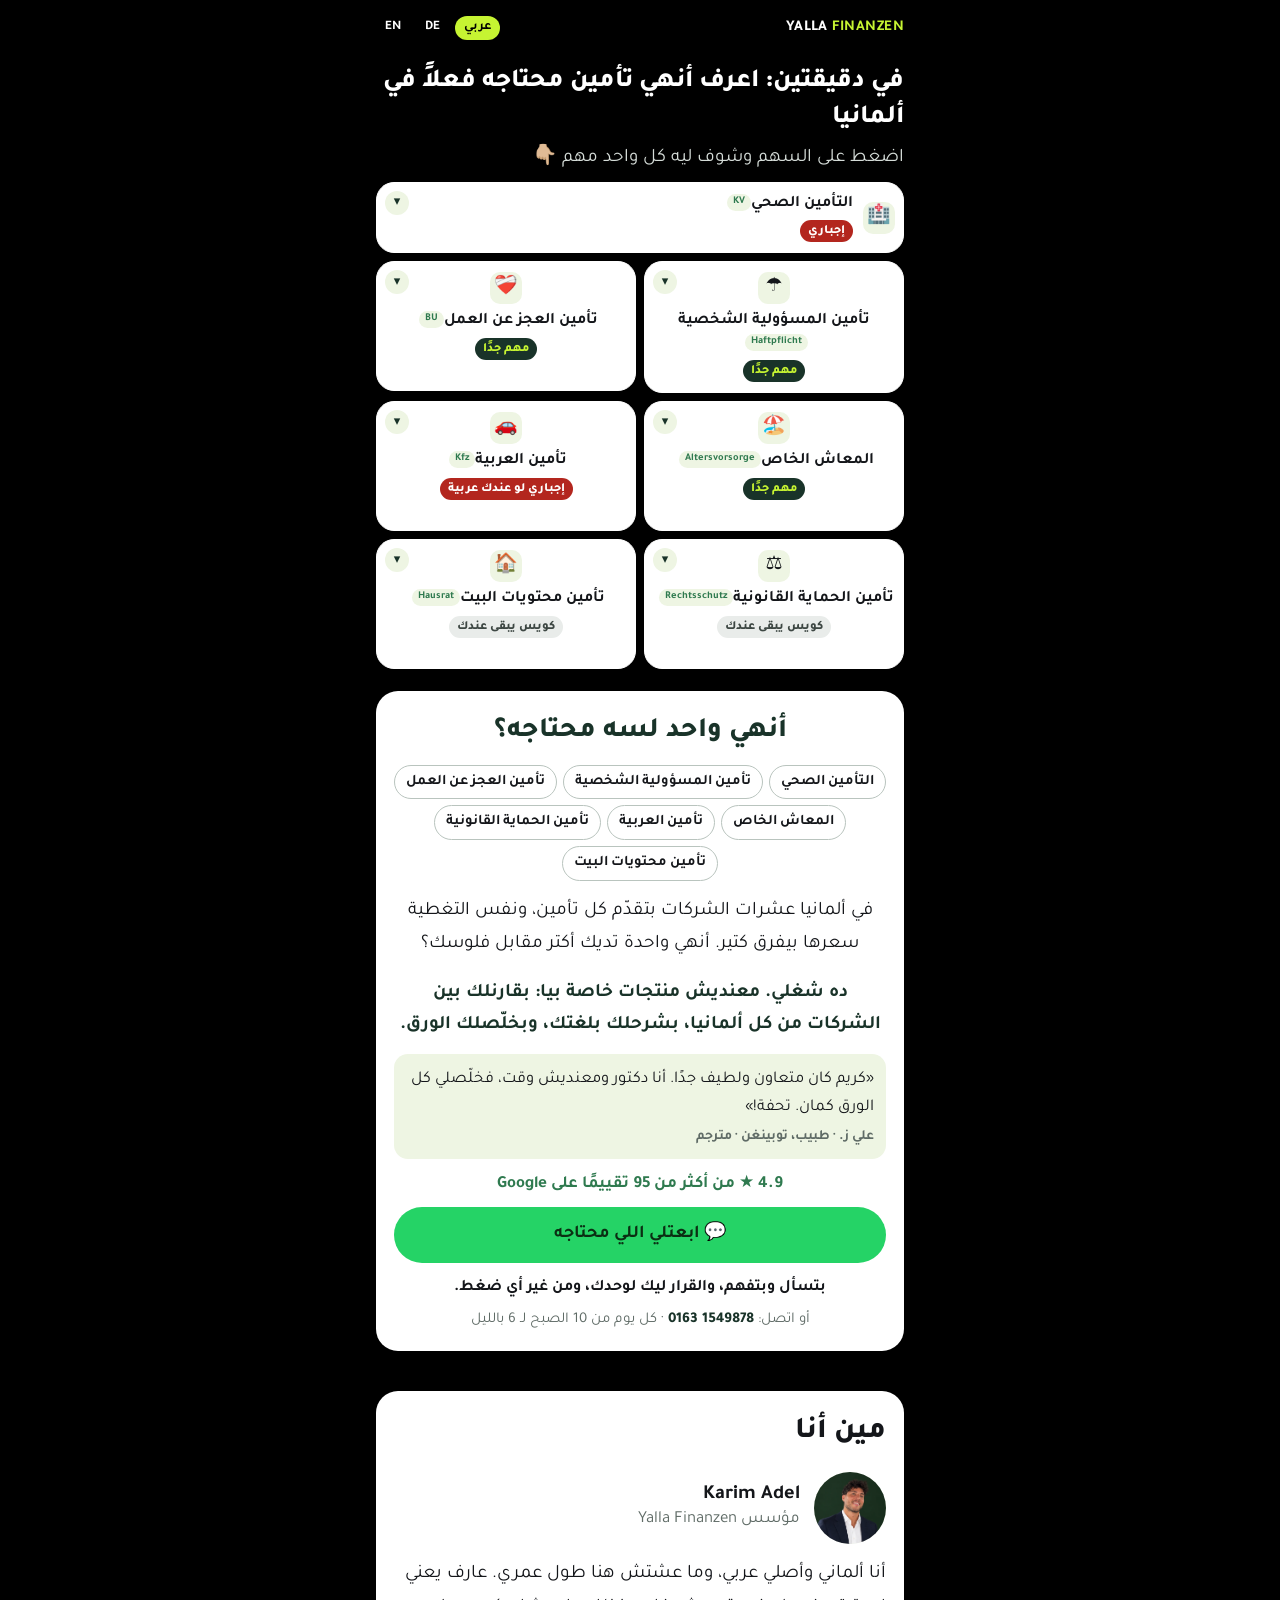
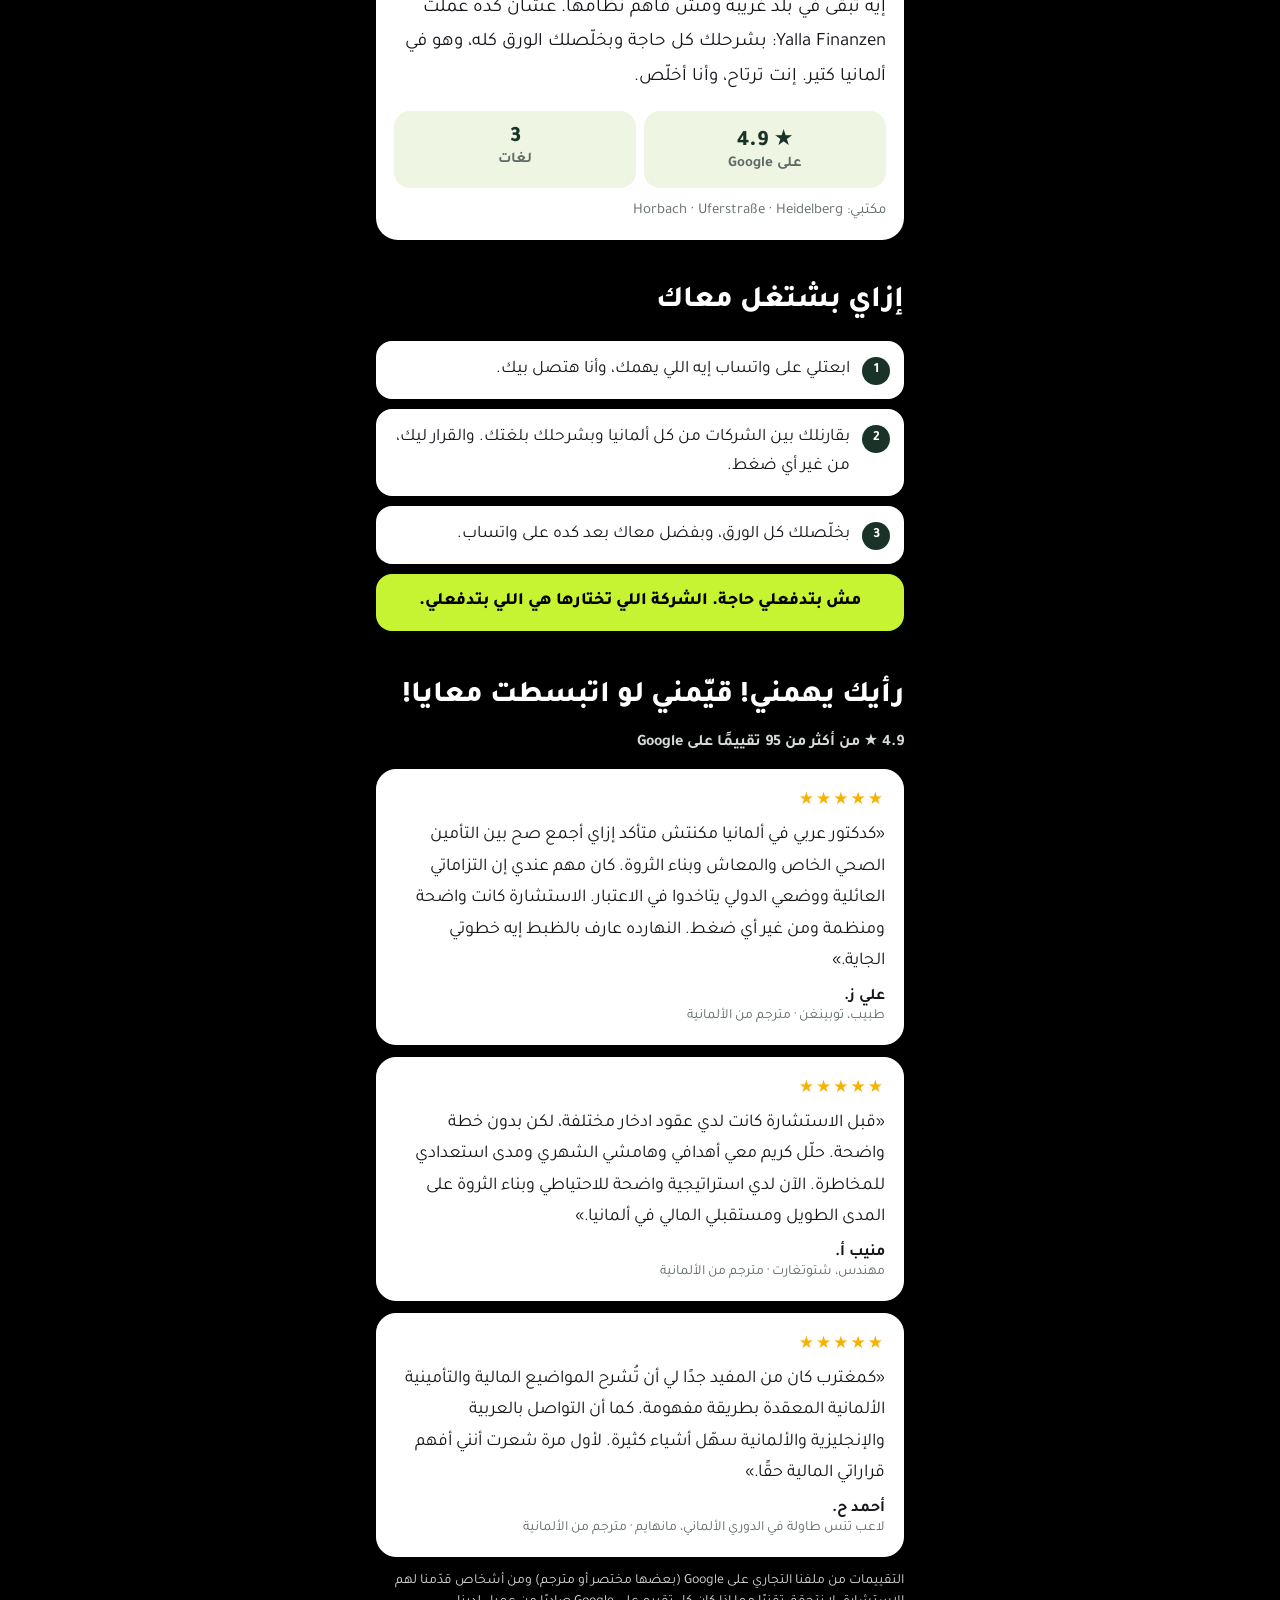
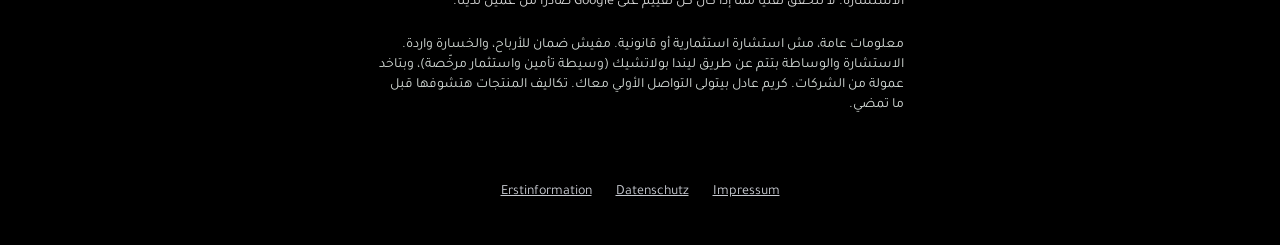
==== commit 5834a095: "Rollen klarstellen: Linda Polatschek berät, Karim Adel macht die Kontaktanbahnung - Erstinformation " ====
--- a/check.html
+++ b/check.html
@@ -393,7 +393,7 @@
  dsl:'سياسة الخصوصية',note:'وإحنا هنتواصل معاك.',send:'ابعت',thanks:'شكرًا! وصلتنا إجاباتك، وهنتواصل معاك قريب.',err:'دوس هنا وابعت إجاباتك على واتساب:',wab:'ابعت على واتساب',
  hi:'أهلًا Yalla Finanzen، دي إجاباتي:',okline:'✅ موافق إنكم تتصلوا بيا',
  call:'أو كلّمنا على طول',
- legal:'معلومات عامة، مش استشارة استثمارية أو قانونية. مفيش ضمان للأرباح، والخسارة واردة. أنا وسيط وباخد عمولة من الشركات. تكاليف المنتجات هتشوفها قبل ما تمضي.'},
+ legal:'معلومات عامة، مش استشارة استثمارية أو قانونية. مفيش ضمان للأرباح، والخسارة واردة. الاستشارة والوساطة بتتم عن طريق ليندا بولاتشيك (وسيطة تأمين واستثمار مرخّصة)، وبتاخد عمولة من الشركات. كريم عادل بيتولى التواصل الأولي معاك. تكاليف المنتجات هتشوفها قبل ما تمضي.'},
 de:{dir:'ltr',t1:'Dein Plan',t2:'in 5 Schritten',lead:'Für Investments und die wichtigsten Versicherungen',hint:'Tippe auf einen Schritt für mehr Infos',join:'Für Fragen',s1alt:"Schreib mir auf WhatsApp",s1p:"Schreib mir, welches Thema dich interessiert, und ich rufe dich an.",abT:"Wer ich bin",abN:"Karim Adel",abR:"Gründer von Yalla Finanzen",abP:"Ich bin Deutscher mit arabischen Wurzeln und habe nicht immer hier gelebt. Ich weiß, wie es ist, sich in einem fremden Land zurechtfinden zu müssen. Deshalb habe ich Yalla Finanzen gegründet: Ich erkläre dir alles und erledige den ganzen Papierkram, und davon gibt es in Deutschland viel. Schnell und ohne Stress für dich.",abS:[["4,9 ★", "bei Google"], ["3", "Sprachen"]],fqT:"Fragen, bevor du anrufst",fqs:[["Muss ich etwas abschließen?", "Nein. Du fragst und verstehst, die Entscheidung liegt allein bei dir, ohne Druck."], ["Was kostet das Gespräch?", "Du zahlst mir nichts. Der Anbieter, den du wählst, bezahlt mich."], ["In welcher Sprache?", "Arabisch, Deutsch oder Englisch, wie es dir lieber ist."], ["Was passiert mit meinen Daten?", "Sie bleiben bei mir und gehen ohne deine Zustimmung an niemanden."]],hotL:"Hotline",hotH:"Täglich von 10 bis 18 Uhr",hotW:"Schreib mir auf WhatsApp",offL:"Mein Büro",offA:"Horbach · Uferstraße · Heidelberg",svT:'Meine Leistungen, Schritt für Schritt',ftEnd:'Ruf uns an oder lass deine Nummer da, wir melden uns',dLead:'Alles, was du für den Start wissen musst 👇🏼',callBtn:'Ich will mehr verstehen',moreMsg:'Hallo Karim, ich will mehr verstehen.',orWa:'oder schreib mir auf WhatsApp',cIns:'Die wichtigsten Versicherungen in Deutschland',cStart:'So startest du in 5 Minuten, kostenlos',start:'Los geht\'s',joinInv:'Ich will investieren',ft:'In 5 Minuten: Schick uns, was dich interessiert, und wir melden uns so schnell wie möglich',ig:{h:'Investieren in Deutschland: Schritt für Schritt',s:[{t:'Du meldest dich bei mir',p:'Ich suche für dich die beste:',b:['Bank (kurzfristig)','Versicherung (mittel- bis langfristig)']},{t:'Du investierst automatisch jeden Monat',p:'Mit deinem monatlichen Budget, über die nächsten Jahre, in ETFs.',q:'Was ist ein ETF?',a:'Eine Aktie ist wie eine einzelne Blume. Ein ETF ist der ganze Strauß: ein kleiner Anteil an hunderten großen Firmen der Welt auf einmal.',q2:'Ist das halal?',a2:'Nicht jeder ETF ist halal. Ein Halal-ETF wird nach Scharia-Kriterien geprüft: Er schließt Firmen aus, die mit Alkohol, Schweinefleisch, Glücksspiel, Waffen oder Zinsgeschäften Geld verdienen, und Firmen mit zu hohen Schulden. Ein Scharia-Gremium prüft den Fonds laufend. Sag mir, wenn dir das wichtig ist. Dann zeige ich dir, welche Möglichkeiten es gibt.',q3:'Ist mein Geld sicher?',a3:'Dein investiertes Geld wird getrennt vom Vermögen der Firma verwahrt und ist in Deutschland gesetzlich geschützt, auch wenn die Firma pleitegeht. Der Wert schwankt aber. Deshalb investiert man langfristig.',q4:'Mit wie viel kann ich anfangen?',a4:'Du kannst mit einem kleinen Betrag im Monat anfangen, passend zu deinem Budget, und ihn später erhöhen oder senken. Ruf mich an, dann legen wir gemeinsam den passenden Betrag fest.',q5:'Und wenn ich in meine Heimat zurückgehe?',a5:'Dein Geld bleibt dein Geld. In den meisten Fällen kannst du den Vertrag weiterführen, die Beiträge pausieren oder dir das Geld auszahlen lassen. Die Details hängen vom Vertrag und vom Land ab. Ich kläre sie mit dir, bevor du unterschreibst.'},{t:'Die Beratung kostet dich nichts',p:'Der Berater wird von den Firmen bezahlt, nicht von dir, und macht alle Papiere mit den Firmen für dich fertig.'}]},gh:'Guide + kostenloser Plan',tiles:['Investieren','Altersvorsorge','Krankenversicherung','Berufsunfähigkeit','Privathaftpflicht','Risikolebensversicherung'],
  s:[['Beantworte 3 Fragen','Damit ich weiß, wobei ich dir helfen kann.'],
     ['Videocall mit mir','Du sagst mir, welche Themen dich interessieren. Ich mache dir einen Plan, mit dem du deine Ziele erreichst.'],
@@ -407,7 +407,7 @@
  dsl:'Datenschutzerklärung',note:'Wir melden uns bei dir.',send:'Absenden',thanks:'Danke! Deine Antworten sind angekommen. Wir melden uns bald bei dir.',err:'Tippe hier und schick deine Antworten per WhatsApp:',wab:'Per WhatsApp senden',
  hi:'Hallo Yalla Finanzen, hier meine Antworten:',okline:'✅ Einverstanden mit Anruf',
  call:'Oder ruf uns direkt an',
- legal:'Allgemeine Information, keine Anlage- oder Rechtsberatung. Keine Garantie, Verluste möglich. Ich bin Vermittler und erhalte Provision von den Anbietern. Produktkosten siehst du vor der Unterschrift.'},
+ legal:'Allgemeine Information, keine Anlage- oder Rechtsberatung. Keine Garantie, Verluste möglich. Beratung und Vermittlung erfolgen durch Linda Polatschek (Versicherungsvertreterin nach § 34d, Finanzanlagenvermittlerin nach § 34f GewO), die dafür Provision von den Anbietern erhält. Karim Adel übernimmt die Kontaktanbahnung. Produktkosten siehst du vor der Unterschrift.'},
 en:{dir:'ltr',t1:'Your plan',t2:'in 5 steps',lead:'For investments and the key insurances',hint:'Tap a step for more info',join:'Ask us',s1alt:"Message me on WhatsApp",s1p:"Tell me which topic interests you and I will call you.",abT:"Who I am",abN:"Karim Adel",abR:"Founder of Yalla Finanzen",abP:"I am German with Arab roots, and I did not always live here. I know the struggle of finding your way in a foreign country. So I created Yalla Finanzen: I explain everything and finish all the paperwork, and Germany has a lot of it. Done fast, without the hassle for you.",abS:[["4.9 ★", "on Google"], ["3", "languages"]],fqT:"Questions before you call",fqs:[["Do I have to sign up for anything?", "No. You ask and understand, the decision is yours alone, with no pressure."], ["What does the call cost?", "You pay me nothing. The provider you choose pays me."], ["Which language?", "Arabic, German or English, whichever you prefer."], ["What happens to my data?", "It stays with me and goes to no one without your consent."]],hotL:"Hotline",hotH:"Every day from 10 am to 6 pm",hotW:"Message me on WhatsApp",offL:"My office",offA:"Horbach · Uferstraße · Heidelberg",svT:'My services, step by step',ftEnd:'Call us or leave your number and we will get in touch',dLead:'Everything you need to know to start investing 👇🏼',callBtn:'I want to understand more',moreMsg:'Hi Karim, I want to understand more.',orWa:'or message me on WhatsApp',cIns:'The key insurances in Germany',cStart:'How to start in 5 minutes, for free',start:'Let\'s start',joinInv:'I want to invest',ft:'In 5 minutes: tell us what you are interested in and we will get back to you as soon as possible',ig:{h:'Investing in Germany, step by step',s:[{t:'You get in touch with me',p:'I find you the best:',b:['Bank (short term)','Insurance (mid to long term)']},{t:'You invest automatically every month',p:'With your monthly budget, over the coming years, in ETFs.',q:'What is an ETF?',a:'One share is like a single flower. An ETF is the whole bouquet: a small piece of hundreds of the world\'s biggest companies at once.',q2:'Is it halal?',a2:'Not every ETF is halal. A halal ETF is screened by Sharia criteria: it leaves out companies that earn money from alcohol, pork, gambling, weapons or interest-based banking, and companies with too much debt. A Sharia board reviews the fund regularly. Tell me if this matters to you and I will show you the available options.',q3:'Is my money safe?',a3:'Your invested money is kept separate from the company\'s own assets and is protected by law in Germany, even if the company goes bankrupt. Its value does go up and down, which is why investing is for the long term.',q4:'How much do I need to start?',a4:'You can start with a small monthly amount that fits your budget and raise or lower it later. Call me and we set the right amount together.',q5:'What if I move back home?',a5:'Your money stays yours. In most cases you can keep the contract, pause your payments or have the money paid out. The details depend on the contract and the country. I clarify them with you before you sign.'},{t:'The advice costs you nothing',p:'The advisor is paid by the companies, not by you, and does all the paperwork with the companies for you.'}]},gh:'Guide + free plan',tiles:['Investing','Retirement','Health insurance','Disability insurance','Personal liability','Life insurance'],
  s:[['Answer 3 questions','So I know how I can help you.'],
     ['Video call with me','You tell me which topics matter to you. I make you a plan to reach your goals.'],
@@ -421,7 +421,7 @@
  dsl:'Privacy policy',note:'We will get back to you.',send:'Send',thanks:'Thank you! We got your answers and will get back to you soon.',err:'Tap here and send your answers on WhatsApp:',wab:'Send on WhatsApp',
  hi:'Hello Yalla Finanzen, here are my answers:',okline:'✅ I agree to be called',
  call:'Or call us directly',
- legal:'General information, not investment or legal advice. No guarantee, losses possible. I am an intermediary and receive commission from providers. You see product costs before you sign.'}
+ legal:'General information, not investment or legal advice. No guarantee, losses possible. Advice and brokerage are provided by Linda Polatschek (licensed insurance agent, § 34d, and financial investment intermediary, § 34f GewO), who receives commission from providers. Karim Adel handles the initial contact. You see product costs before you sign.'}
 };
 var app=document.getElementById('app'),cur='';
 function esc(s){return String(s).replace(/[&<>"]/g,function(c){return {'&':'&amp;','<':'&lt;','>':'&gt;','"':'&quot;'}[c]})}
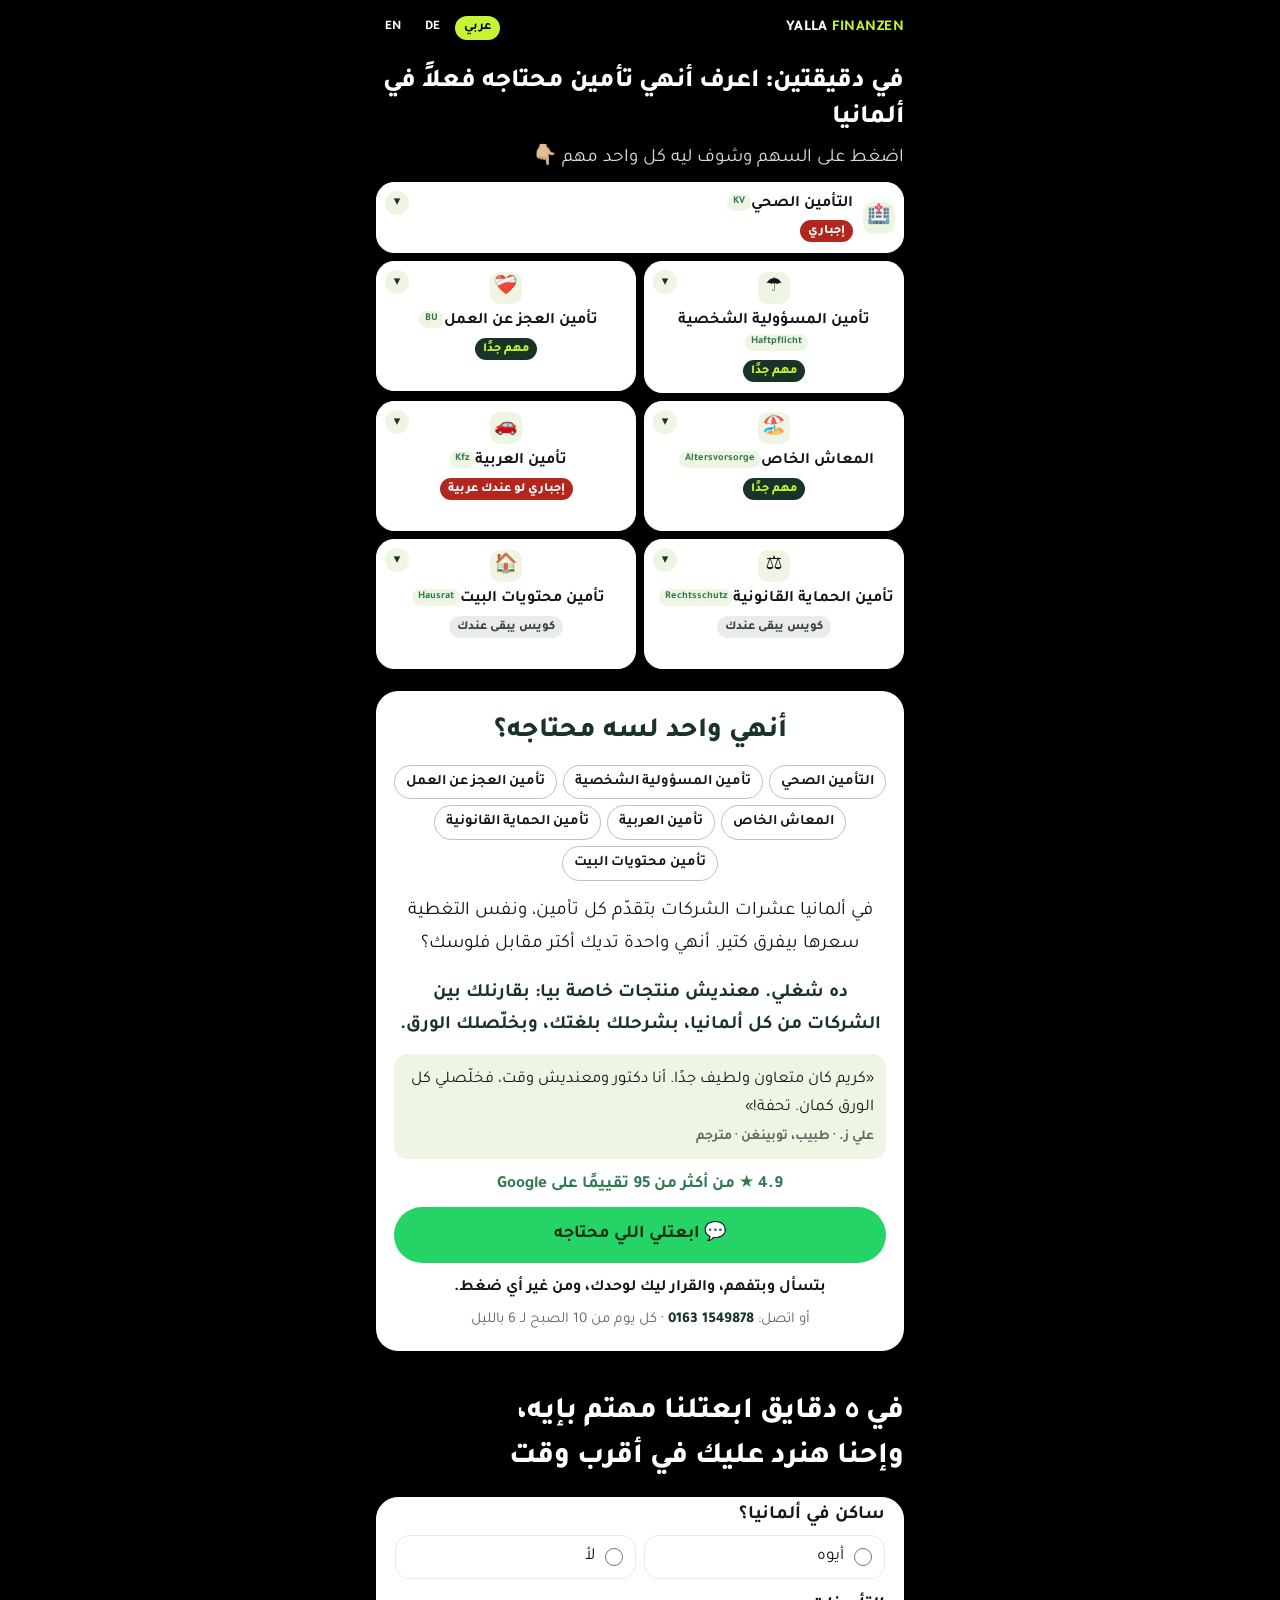
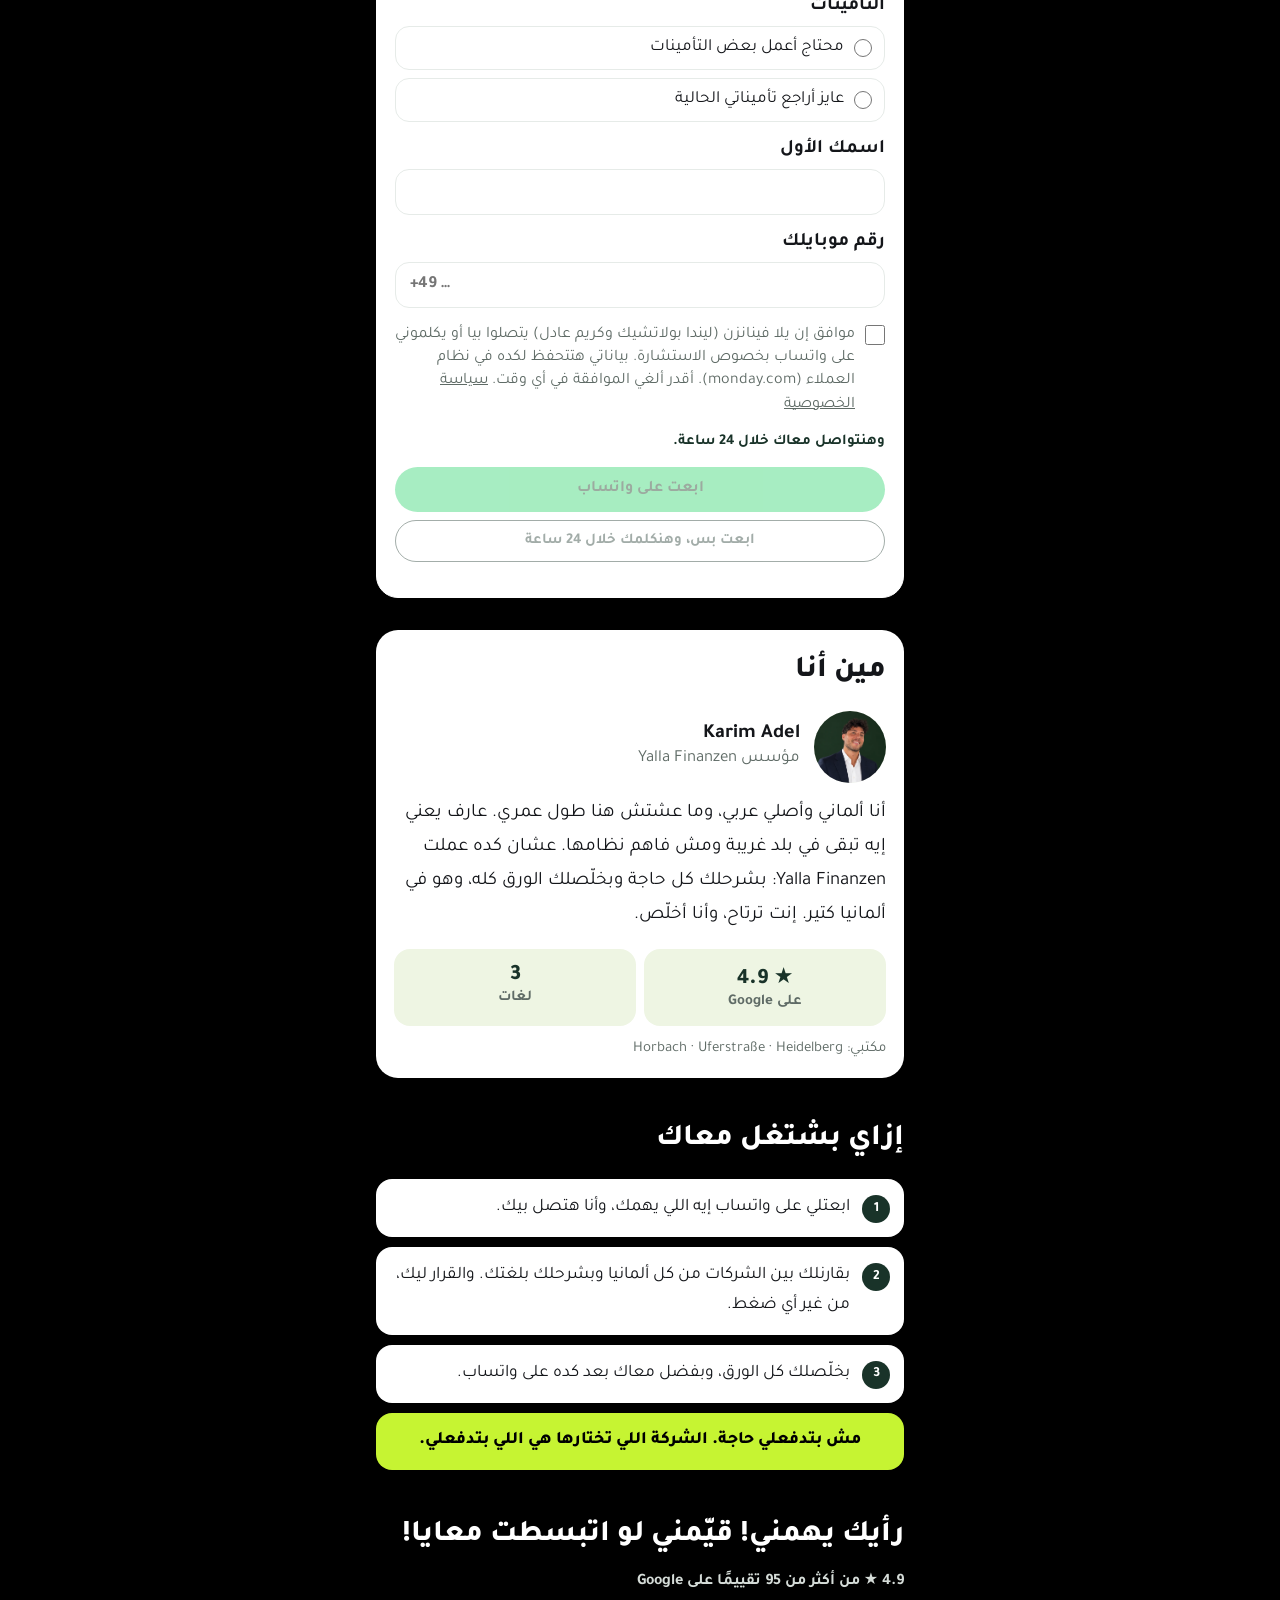
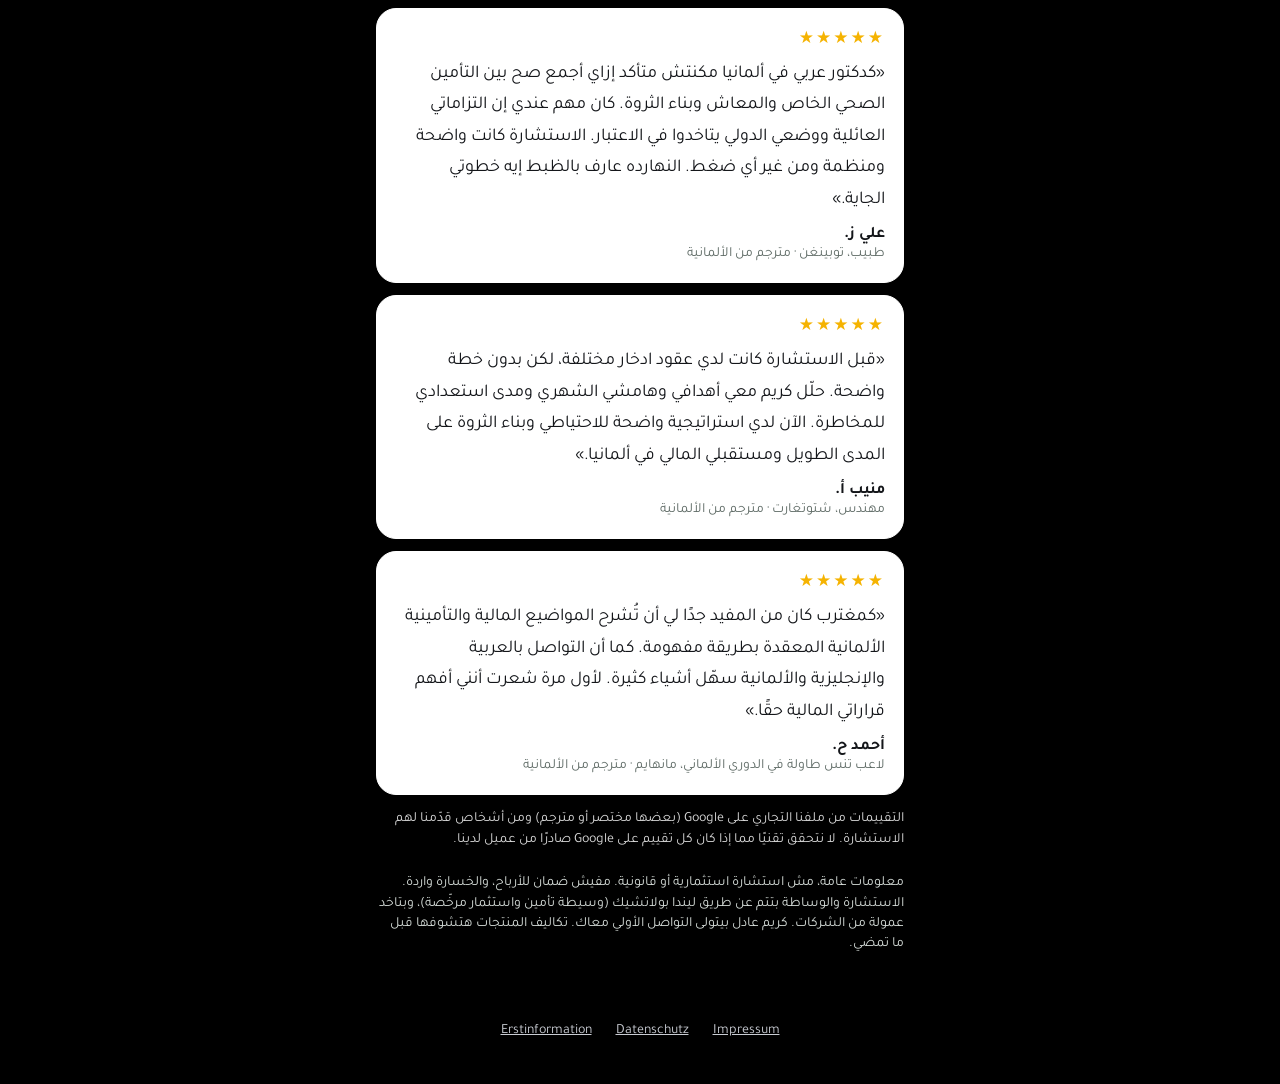
==== commit c258eba1: "Funnels fertig: jeder Lead landet in monday, mit WhatsApp oder 24-Std.-Zusage - Alle vier Landingpag" ====
--- a/check.html
+++ b/check.html
@@ -2,7 +2,7 @@
 <meta name="viewport" content="width=device-width,initial-scale=1,viewport-fit=cover"><meta name="robots" content="noindex">
 <title>أهم 7 تأمينات في ألمانيا</title><link rel="icon" href="favicon.svg"></head><body>
 <form name="investieren" data-netlify="true" netlify-honeypot="bot-field" hidden>
-<input name="bot-field"><input name="sprache"><input name="in_deutschland"><input name="investieren"><input name="versicherungen"><input name="telefon"><input name="einwilligung"><input name="einwilligung_zeit"><input name="datenschutz_stand"><input name="kanal">
+<input name="bot-field"><input name="name"><input name="sprache"><input name="in_deutschland"><input name="investieren"><input name="versicherungen"><input name="telefon"><input name="einwilligung"><input name="einwilligung_zeit"><input name="datenschutz_stand"><input name="kanal">
 </form>
 
 
@@ -16,6 +16,11 @@
 @font-face{font-family:Tajawal;font-style:normal;font-display:swap;font-weight:700;src:url(fonts/tajawal-latin-700-normal.woff2) format('woff2');unicode-range:U+0000-00FF,U+0131,U+0152-0153,U+02BB-02BC,U+02C6,U+02DA,U+02DC,U+0304,U+0308,U+0329,U+2000-206F,U+20AC,U+2122,U+2191,U+2193,U+2212,U+2215,U+FEFF,U+FFFD}
 @font-face{font-family:Tajawal;font-style:normal;font-display:swap;font-weight:800;src:url(fonts/tajawal-latin-800-normal.woff2) format('woff2');unicode-range:U+0000-00FF,U+0131,U+0152-0153,U+02BB-02BC,U+02C6,U+02DA,U+02DC,U+0304,U+0308,U+0329,U+2000-206F,U+20AC,U+2122,U+2191,U+2193,U+2212,U+2215,U+FEFF,U+FFFD}
 .rvn{font-size:14px;line-height:1.5;opacity:.85;margin-top:14px}
+.b.b2{background:transparent;color:var(--v);border:1.5px solid var(--v);font-size:15px;padding:11px}
+#fn{font:inherit;font-size:17px;padding:12px 14px;border:1.5px solid var(--line);border-radius:14px}
+#fn:focus{outline:2px solid var(--g);border-color:var(--g)}
+/* Formular im dunklen Design (Variante c) mit dunkler Schrift auf weißer Karte */
+body.c .fp{color:var(--t)}
 .legal-links{display:flex;justify-content:center;flex-wrap:wrap;gap:0 12px;padding:16px 16px 32px;font-size:14px}
 .legal-links a{color:#555a66;padding:12px 6px}
 body.c .legal-links a{color:#c9ccd3}
@@ -389,8 +394,8 @@
  q1:'ساكن في ألمانيا؟',yes:'أيوه',no:'لأ',
  q2:'الاستثمار',a2:['عايز أفهم الاستثمار وأبدأ','عندي أسئلة عن استثماراتي الحالية','هبدأ أستثمر بعدين'],
  q3:'التأمينات',a3:['محتاج أعمل بعض التأمينات','عايز أراجع تأميناتي الحالية'],
- tel:'رقم تليفونك',ok:'موافق إن يلا فينانزن (ليندا بولاتشيك وكريم عادل) يتصلوا بيا أو يكلموني على واتساب بخصوص الاستشارة. بياناتي هتتحفظ لكده في نظام العملاء (monday.com). أقدر ألغي الموافقة في أي وقت.',
- dsl:'سياسة الخصوصية',note:'وإحنا هنتواصل معاك.',send:'ابعت',thanks:'شكرًا! وصلتنا إجاباتك، وهنتواصل معاك قريب.',err:'دوس هنا وابعت إجاباتك على واتساب:',wab:'ابعت على واتساب',
+ tel:'رقم موبايلك',ok:'موافق إن يلا فينانزن (ليندا بولاتشيك وكريم عادل) يتصلوا بيا أو يكلموني على واتساب بخصوص الاستشارة. بياناتي هتتحفظ لكده في نظام العملاء (monday.com). أقدر ألغي الموافقة في أي وقت.',
+ dsl:'سياسة الخصوصية',note:'وهنتواصل معاك خلال 24 ساعة.',fname:'اسمك الأول',b2send:'ابعت بس، وهنكلمك خلال 24 ساعة',b2wa:'أو ابعتلنا على واتساب',inv:'من فضلك اكتب اسمك ورقم موبايل صحيح ووافق على التواصل.',thanks24:'شكرًا يا %n! هنتواصل معاك خلال 24 ساعة.',thanksWa:'شكرًا يا %n! واتساب هيفتح دلوقتي، ابعتلنا الرسالة. طلبك اتسجل، ولو ما بعتش هنكلمك خلال 24 ساعة.',send:'ابعت',thanks:'شكرًا! وصلتنا إجاباتك، وهنتواصل معاك قريب.',err:'دوس هنا وابعت إجاباتك على واتساب:',wab:'ابعت على واتساب',
  hi:'أهلًا Yalla Finanzen، دي إجاباتي:',okline:'✅ موافق إنكم تتصلوا بيا',
  call:'أو كلّمنا على طول',
  legal:'معلومات عامة، مش استشارة استثمارية أو قانونية. مفيش ضمان للأرباح، والخسارة واردة. الاستشارة والوساطة بتتم عن طريق ليندا بولاتشيك (وسيطة تأمين واستثمار مرخّصة)، وبتاخد عمولة من الشركات. كريم عادل بيتولى التواصل الأولي معاك. تكاليف المنتجات هتشوفها قبل ما تمضي.'},
@@ -403,8 +408,8 @@
  q1:'Wohnst du in Deutschland?',yes:'Ja',no:'Nein',
  q2:'Investieren',a2:['Ich will investieren verstehen und anfangen','Ich habe Fragen zu meinen bestehenden Investments','Ich will später mit dem Investieren anfangen'],
  q3:'Versicherungen',a3:['Ich brauche einige Versicherungen','Meine jetzigen Versicherungen prüfen'],
- tel:'Deine Telefonnummer',ok:'Ich bin einverstanden, dass Yalla Finanzen (Linda Polatschek und Karim Adel) mich zur Beratung anruft oder per WhatsApp kontaktiert. Meine Angaben werden dafür in einem Kundensystem (monday.com) gespeichert. Ich kann das jederzeit widerrufen.',
- dsl:'Datenschutzerklärung',note:'Wir melden uns bei dir.',send:'Absenden',thanks:'Danke! Deine Antworten sind angekommen. Wir melden uns bald bei dir.',err:'Tippe hier und schick deine Antworten per WhatsApp:',wab:'Per WhatsApp senden',
+ tel:'Deine Handynummer',ok:'Ich bin einverstanden, dass Yalla Finanzen (Linda Polatschek und Karim Adel) mich zur Beratung anruft oder per WhatsApp kontaktiert. Meine Angaben werden dafür in einem Kundensystem (monday.com) gespeichert. Ich kann das jederzeit widerrufen.',
+ dsl:'Datenschutzerklärung',note:'Wir melden uns innerhalb von 24 Stunden bei dir.',fname:'Dein Vorname',b2send:'Nur absenden – wir melden uns in 24 Std.',b2wa:'Lieber per WhatsApp schreiben',inv:'Bitte gib deinen Vornamen und eine gültige Handynummer an und bestätige das Einverständnis.',thanks24:'Danke, %n! Wir melden uns innerhalb von 24 Stunden bei dir.',thanksWa:'Danke, %n! WhatsApp öffnet sich jetzt – schick uns dort einfach die Nachricht. Deine Anfrage ist gespeichert; schreibst du nicht, melden wir uns innerhalb von 24 Stunden.',send:'Absenden',thanks:'Danke! Deine Antworten sind angekommen. Wir melden uns bald bei dir.',err:'Tippe hier und schick deine Antworten per WhatsApp:',wab:'Per WhatsApp senden',
  hi:'Hallo Yalla Finanzen, hier meine Antworten:',okline:'✅ Einverstanden mit Anruf',
  call:'Oder ruf uns direkt an',
  legal:'Allgemeine Information, keine Anlage- oder Rechtsberatung. Keine Garantie, Verluste möglich. Beratung und Vermittlung erfolgen durch Linda Polatschek (Versicherungsvertreterin nach § 34d, Finanzanlagenvermittlerin nach § 34f GewO), die dafür Provision von den Anbietern erhält. Karim Adel übernimmt die Kontaktanbahnung. Produktkosten siehst du vor der Unterschrift.'},
@@ -417,8 +422,8 @@
  q1:'Do you live in Germany?',yes:'Yes',no:'No',
  q2:'Investing',a2:['I want to understand investing and start','I have questions about my current investments','I want to start investing later'],
  q3:'Insurance',a3:['I need to get some insurances','Check my current insurances'],
- tel:'Your phone number',ok:'I agree that Yalla Finanzen (Linda Polatschek and Karim Adel) may call me or contact me on WhatsApp about the consultation. My details are stored for this purpose in a customer system (monday.com). I can withdraw this at any time.',
- dsl:'Privacy policy',note:'We will get back to you.',send:'Send',thanks:'Thank you! We got your answers and will get back to you soon.',err:'Tap here and send your answers on WhatsApp:',wab:'Send on WhatsApp',
+ tel:'Your mobile number',ok:'I agree that Yalla Finanzen (Linda Polatschek and Karim Adel) may call me or contact me on WhatsApp about the consultation. My details are stored for this purpose in a customer system (monday.com). I can withdraw this at any time.',
+ dsl:'Privacy policy',note:'We will get back to you within 24 hours.',fname:'Your first name',b2send:'Just send – we reply within 24 hours',b2wa:'Prefer to message us on WhatsApp',inv:'Please enter your first name and a valid mobile number and confirm your consent.',thanks24:'Thank you, %n! We will get back to you within 24 hours.',thanksWa:'Thank you, %n! WhatsApp is opening now – just send us the message. Your request is saved; if you do not write, we will get back to you within 24 hours.',send:'Send',thanks:'Thank you! We got your answers and will get back to you soon.',err:'Tap here and send your answers on WhatsApp:',wab:'Send on WhatsApp',
  hi:'Hello Yalla Finanzen, here are my answers:',okline:'✅ I agree to be called',
  call:'Or call us directly',
  legal:'General information, not investment or legal advice. No guarantee, losses possible. Advice and brokerage are provided by Linda Polatschek (licensed insurance agent, § 34d, and financial investment intermediary, § 34f GewO), who receives commission from providers. Karim Adel handles the initial contact. You see product costs before you sign.'}
@@ -426,15 +431,21 @@
 var app=document.getElementById('app'),cur='';
 function esc(s){return String(s).replace(/[&<>"]/g,function(c){return {'&':'&amp;','<':'&lt;','>':'&gt;','"':'&quot;'}[c]})}
 function opts(name,list){return list.map(function(x,i){return '<label class="opt"><input type="radio" name="'+name+'" id="'+name+i+'" value="'+esc(x)+'">'+esc(x)+'</label>'}).join('')}
-function form(t){return '<form id="f" novalidate>'+
+function form(t){
+ // WhatsApp-Varianten (b/c/d): WhatsApp zuerst; Variante a: Absenden zuerst. Beide Wege speichern den Lead.
+ var waFirst=!!(B||SKIP);
+ var bWa='<a class="b wa'+(waFirst?'':' b2')+'" id="bwa" href="#" target="_blank" rel="noopener" aria-disabled="true">'+esc(waFirst?t.wab:t.b2wa)+'</a>';
+ var bSub='<button class="b '+(waFirst?'b2':'wa')+'" id="bsend" type="submit" aria-disabled="true">'+esc(waFirst?t.b2send:t.send)+'</button>';
+ return '<form id="f" novalidate>'+
  '<fieldset><legend>'+esc(t.q1)+'</legend><div class="row2">'+opts('q1',[t.yes,t.no])+'</div></fieldset>'+
  (SKIP==='q2'?'':'<fieldset><legend>'+esc(t.q2)+'</legend>'+opts('q2',t.a2)+'</fieldset>')+
  (SKIP==='q3'?'':'<fieldset><legend>'+esc(t.q3)+'</legend>'+opts('q3',t.a3)+'</fieldset>')+
- '<label class="f" for="tel">'+esc(t.tel)+'<input type="tel" id="tel" autocomplete="tel" placeholder="+49 …"></label>'+
- '<label class="ok" for="ok"><input type="checkbox" id="ok">'+esc(t.ok)+' <a href="datenschutz.html" target="_blank" rel="noopener">'+esc(t.dsl)+'</a></label>'+
+ '<label class="f" for="fn">'+esc(t.fname)+'<input type="text" id="fn" name="fn" autocomplete="given-name" maxlength="60"></label>'+
+ '<label class="f" for="tel">'+esc(t.tel)+'<input type="tel" id="tel" autocomplete="tel" inputmode="tel" placeholder="+49 …"></label>'+
+ '<label class="ok" for="ok"><input type="checkbox" id="ok"><span>'+esc(t.ok)+' <a href="datenschutz.html" target="_blank" rel="noopener">'+esc(t.dsl)+'</a></span></label>'+
  '<div class="note">'+esc(t.note)+'</div>'+
  '<input type="text" name="bot-field" id="botf" tabindex="-1" autocomplete="off" class="hp" aria-hidden="true">'+
- '<button class="b wa" id="bsend" type="submit" aria-disabled="true">'+esc(B||SKIP?t.wab:t.send)+'</button>'+
+ '<div class="btns">'+(waFirst?bWa+bSub:bSub+bWa)+'</div>'+
  '<div class="msg" id="msg" aria-live="polite"></div></form>'}
 function render(L){
 var E=function(a){return '<i class="e '+a[1]+'" aria-hidden="true">'+a[0]+'</i>'+(a[1]==='drive'?'<u class="wind"></u>':'')},EI=[['☂️','sway'],['❤️‍🩹','beat'],['🚗','drive'],['⚖️','tilt'],['🏠','hop']].map(E);
@@ -453,9 +464,9 @@
   var ck=CK[L],ENDD=END.split('<section class="planwrap">')[0].replace(/<\/section>$/,'<p class="abo">'+esc(t.offL)+': <span dir="ltr">'+esc(t.offA)+'</span></p></section>')+'<section class="how"><h2 class="sec">'+esc(ck.howT)+'</h2><ol class="how3">'+ck.how.map(function(y,i){return '<li><span class="n">'+(i+1)+'</span><span>'+esc(y)+'</span></li>'}).join('')+'</ol><p class="howp">'+esc(ck.howP)+'</p></section>';
   app.innerHTML='<h1 class="top">'+esc(DV[L].h)+'</h1><p class="lead2">'+esc(t.dLead)+'</p>'+
   '<div class="vid" id="vid"><video autoplay muted loop playsinline preload="auto"></video><button class="snd" type="button">🔊</button></div>'+
-  (function(){var dv=DV[L],fq=t.ig.s[1],FD=function(ks){return ks.map(function(k){return fq['q'+k]?'<details class="etf"><summary>'+esc(fq['q'+k])+'<span class="pl" aria-hidden="true">+</span></summary><p>'+esc(fq['a'+k])+'</p></details>':''}).join('')};return '<section class="inv dv"><ol>'+dv.s.map(function(x,i){return '<li><div class="in">'+(i+1)+'</div><div class="ib"><h3>'+esc(x.t)+'</h3><p class="sp">'+esc(x.p)+'</p>'+(i===1?FD(['']):'')+'</div></li>'}).join('')+'</ol></section><div class="res"><div class="rbox"><div class="rn">'+esc(dv.ch)+'</div><ul class="pq">'+dv.pq.map(function(y){return '<li>'+esc(y)+'</li>'}).join('')+'</ul><p class="rs">'+esc(dv.sol)+'</p><div class="rv1"><p>'+esc(ck.rvq)+'</p><b>'+esc(ck.rvb)+'</b></div><div class="rp">'+esc(REV[L].sub)+'</div><a class="b wa" target="_blank" rel="noopener" href="https://wa.me/491631549878?text='+encodeURIComponent(dv.msg)+'">💬 '+esc(t.joinInv)+'</a><p class="rg">'+esc(ck.prom)+'</p><p class="rph">'+esc(ck.or)+' <a dir="ltr" href="tel:+491631549878" target="_blank" rel="noopener">0163 1549878</a> · '+esc(t.hotH)+'</p></div></div>'})()+ENDD+
+  (function(){var dv=DV[L],fq=t.ig.s[1],FD=function(ks){return ks.map(function(k){return fq['q'+k]?'<details class="etf"><summary>'+esc(fq['q'+k])+'<span class="pl" aria-hidden="true">+</span></summary><p>'+esc(fq['a'+k])+'</p></details>':''}).join('')};return '<section class="inv dv"><ol>'+dv.s.map(function(x,i){return '<li><div class="in">'+(i+1)+'</div><div class="ib"><h3>'+esc(x.t)+'</h3><p class="sp">'+esc(x.p)+'</p>'+(i===1?FD(['']):'')+'</div></li>'}).join('')+'</ol></section><div class="res"><div class="rbox"><div class="rn">'+esc(dv.ch)+'</div><ul class="pq">'+dv.pq.map(function(y){return '<li>'+esc(y)+'</li>'}).join('')+'</ul><p class="rs">'+esc(dv.sol)+'</p><div class="rv1"><p>'+esc(ck.rvq)+'</p><b>'+esc(ck.rvb)+'</b></div><div class="rp">'+esc(REV[L].sub)+'</div><a class="b wa" target="_blank" rel="noopener" href="https://wa.me/491631549878?text='+encodeURIComponent(dv.msg)+'">💬 '+esc(t.joinInv)+'</a><p class="rg">'+esc(ck.prom)+'</p><p class="rph">'+esc(ck.or)+' <a dir="ltr" href="tel:+491631549878" target="_blank" rel="noopener">0163 1549878</a> · '+esc(t.hotH)+'</p></div></div>'})()+'<section class="formwrap" id="lf"><h2 class="sec">'+esc(t.ft)+'</h2><div class="panel fp">'+form(t)+'</div></section>'+ENDD+
   '<section class="rev"><h2 class="sec">'+esc(REV[L].h)+'</h2><p class="sub">'+esc(REV[L].sub)+'</p>'+REV[L].i.filter(function(r,i){return i!==2}).map(function(r){return '<div class="rc"><div class="st">★★★★★</div><p>'+esc(r.q)+'</p><b>'+esc(r.n)+'</b><span>'+esc(r.r)+'</span></div>'}).join('')+'<p class="rvn">'+esc(REV[L].vn)+'</p></section>'+'<p class="legal">'+esc(t.legal)+'</p>';
-  video(L);wire(t);goWire();return}
+  video(L);wire(t);goWire();leadLinks();return}
  if(window.YV==='c'){var c=CK[L],st=[],cx=CX[L],LI=[cx[0],X.i[0],X.i[1],cx[1],X.i[2],X.i[3],X.i[4]],LE=[E(['🏥','beat']),EI[0],EI[1],E(['🏖️','sway']),EI[2],EI[3],EI[4]];
   var LV=[0,1,1,1,0,2,2],ENDC=END.split('<section class="planwrap">')[0].replace(/<\/section>$/,'<p class="abo">'+esc(t.offL)+': <span dir="ltr">'+esc(t.offA)+'</span></p></section>')+'<section class="how"><h2 class="sec">'+esc(c.howT)+'</h2><ol class="how3">'+c.how.map(function(y,i){return '<li><span class="n">'+(i+1)+'</span><span>'+esc(y)+'</span></li>'}).join('')+'</ol><p class="howp">'+esc(c.howP)+'</p></section>';
   app.innerHTML='<h1 class="top">'+esc(c.h)+'</h1><p class="lead2">'+esc(c.lead)+'</p>'+
@@ -463,16 +474,16 @@
   '<div class="ins">'+LI.map(function(x,i){var q=FQ[L][i];return '<div class="box chk" data-i="'+i+'"><div class="ckh"><div class="ico">'+LE[i]+'</div><div class="nm"><b>'+esc(x.n)+(x.d?'<i dir="ltr">'+esc(x.d)+'</i>':'')+'</b><em class="lab l'+LV[i]+'">'+esc(i===4?c.labcar:c.lab[LV[i]])+'</em></div>'+
    '<div class="ckb">'+(x.opt?'<button type="button" class="t" data-v="1">PKV</button><button type="button" class="t" data-v="0">GKV</button>':'<button type="button" data-v="1" aria-label="'+esc(c.have)+'">✓</button><button type="button" data-v="0" aria-label="'+esc(c.no)+'">✗</button>')+'</div><span class="cv" role="button" tabindex="0" aria-expanded="false" aria-label="'+esc(({ar:'ليه مهم؟',de:'Warum wichtig?',en:'Why it matters'})[L])+'">▾</span></div>'+
    '<div class="more2"><div class="fqq">'+esc(q.fq)+'</div><div class="big">'+esc(q.fa||x.big)+'</div>'+'<p class="bn"><span aria-hidden="true">✓</span> '+esc(q.b)+'</p>'+(q.fp||[]).map(function(y){return '<p>'+esc(y)+'</p>'}).join('')+'</div></div>'}).join('')+'</div>'+
-  '<p class="tap">'+({ar:'اضغط على السهم ▾ عشان تعرف ليه مهم',de:'Tippe auf den Pfeil ▾ und sieh, warum sie wichtig ist',en:'Tap the arrow ▾ to see why it matters'})[L]+'</p><div class="res" id="res" aria-live="polite"></div>'+
+  '<p class="tap">'+({ar:'اضغط على السهم ▾ عشان تعرف ليه مهم',de:'Tippe auf den Pfeil ▾ und sieh, warum sie wichtig ist',en:'Tap the arrow ▾ to see why it matters'})[L]+'</p><div class="res" id="res" aria-live="polite"></div>'+'<section class="formwrap" id="lf"><h2 class="sec">'+esc(t.ft)+'</h2><div class="panel fp">'+form(t)+'</div></section>'+
   ENDC+
   '<section class="rev"><h2 class="sec">'+esc(REV[L].h)+'</h2><p class="sub">'+esc(REV[L].sub)+'</p>'+REV[L].i.filter(function(r,i){return i!==2}).map(function(r){return '<div class="rc"><div class="st">★★★★★</div><p>'+esc(r.q)+'</p><b>'+esc(r.n)+'</b><span>'+esc(r.r)+'</span></div>'}).join('')+'<p class="rvn">'+esc(REV[L].vn)+'</p></section>'+'<p class="legal">'+esc(t.legal)+'</p>';
-  video(L);wire(t);
+  video(L);var W=wire(t);
   var res=document.getElementById('res'),sel=[];
   res.innerHTML='<div class="rbox"><div class="rn">'+esc(c.np)+'</div><div class="pick">'+LI.map(function(x,i){return '<button type="button" data-i="'+i+'" aria-pressed="false">'+esc(x.n)+'</button>'}).join('')+'</div><p class="rq">'+esc(c.q)+'</p><p class="rs">'+esc(c.sol)+'</p><div class="rv1"><p>'+esc(c.rvq)+'</p><b>'+esc(c.rvb)+'</b></div><div class="rp">'+esc(REV[L].sub)+'</div><a class="b wa" target="_blank" rel="noopener">💬 '+esc(c.btn)+'</a><p class="rg">'+esc(c.prom)+'</p><p class="rph">'+esc(c.or)+' <a dir="ltr" href="tel:+491631549878" target="_blank" rel="noopener">0163 1549878</a> · '+esc(t.hotH)+'</p></div>';
-  function upd(){var m=LI.filter(function(x,i){return sel[i]}).map(function(x){return x.n+(x.d?' ('+x.d+')':'')});res.querySelector('a').href='https://wa.me/491631549878?text='+encodeURIComponent(m.length?c.msg.replace('{l}',m.join(L==='ar'?'، ':', ')):c.msg0)}
+  function upd(){var m=LI.filter(function(x,i){return sel[i]}).map(function(x){return x.n+(x.d?' ('+x.d+')':'')});if(W)W.setExtra('versicherungen',m.join(', '))}
   res.querySelectorAll('.pick button').forEach(function(b){b.onclick=function(){var i=+b.dataset.i;sel[i]=!sel[i];b.classList.toggle('on',!!sel[i]);b.setAttribute('aria-pressed',sel[i]?'true':'false');upd()}});
   app.querySelectorAll('.chk .ckh').forEach(function(h){h.onclick=function(){var bx=h.parentNode,o=bx.classList.contains('open');app.querySelectorAll('.chk.open').forEach(function(z){z.classList.remove('open')});if(!o){bx.classList.add('open');bx.scrollIntoView({behavior:'smooth',block:'nearest'})}app.querySelectorAll('.chk .cv').forEach(function(z){z.setAttribute('aria-expanded',z.closest('.chk').classList.contains('open')?'true':'false')})};var cv=h.querySelector('.cv');if(cv)cv.onkeydown=function(e){if(e.key==='Enter'||e.key===' '){e.preventDefault();h.onclick()}}});
-  upd();return}
+  upd();leadLinks();return}
  app.innerHTML='<h1 class="top">'+esc(X.h)+'</h1>'+
   '<div class="vid" id="vid"><video autoplay muted loop playsinline preload="auto"></video><button class="snd" type="button">🔊</button></div>'+
   (function(r){return '<div class="rc rtop"><div class="st">★★★★★</div><p>'+esc(r.q)+'</p><b>'+esc(r.n)+'</b><span>'+esc(r.r)+'</span></div>'})(REV[L].i[3])+'<p class="lead2">'+esc(X.lead)+'</p>'+'<details class="crd c-ins"><summary><div class="em" aria-hidden="true"><i>🛡️</i></div><h2>'+esc(t.cIns)+'</h2>'+chev+'</summary><div class="bigb"><div class="ins">'+boxes+'</div>'+
@@ -494,26 +505,37 @@
  v.addEventListener('error',next);next();
  b.onclick=function(){v.muted=false;v.currentTime=0;v.play();b.remove()};
 }
+// Handynummer einheitlich mit Ländervorwahl (+49 als Standard); leer, wenn unplausibel.
+function normTel(v){var s=String(v||'').replace(/[\s()./-]/g,'');if(!s)return '';
+ if(s.indexOf('00')===0)s='+'+s.slice(2);else if(s.charAt(0)==='0')s='+49'+s.slice(1);else if(s.charAt(0)!=='+')s=(/^49\d{9,}$/.test(s)?'+':'+49')+s;
+ return /^\+[1-9]\d{7,14}$/.test(s)?s:''}
+// WhatsApp-Buttons in Checkliste/Video-Block führen zum Formular, damit jeder Lead gespeichert wird.
+function leadLinks(){var fw=document.getElementById('lf');if(!fw)return;
+ app.querySelectorAll('.rbox a.b.wa').forEach(function(a){a.href='#lf';a.removeAttribute('target');a.onclick=function(e){e.preventDefault();fw.scrollIntoView({behavior:'smooth',block:'start'});var q=document.getElementById('fn');if(q)setTimeout(function(){q.focus({preventScroll:true})},500)}})}
 function wire(t){
- if(!document.getElementById('f'))return;
- var f=document.getElementById('f'),bt=document.getElementById('bsend'),msg=document.getElementById('msg'),L=document.documentElement.lang;
- var own=!B&&!SKIP&&/(^|\.)(netlify\.app|yallafinanzen\.de|yallafinanzen\.com)$/.test(location.hostname);
+ if(!document.getElementById('f'))return null;
+ var f=document.getElementById('f'),bs=document.getElementById('bsend'),bw=document.getElementById('bwa'),msg=document.getElementById('msg'),L=document.documentElement.lang,busy=false,extra={};
  function val(n){var x=f.querySelector('input[name='+n+']:checked');return x?x.value:''}
- function ready(){return val('q1')&&(SKIP==='q2'||val('q2'))&&(SKIP==='q3'||val('q3'))&&f.tel.value.replace(/\D/g,'').length>=6&&f.ok.checked}
- function txt(){return [t.hi,'','• '+t.q1+' '+val('q1'),SKIP==='q2'?null:'• '+t.q2+': '+val('q2'),SKIP==='q3'?null:'• '+t.q3+': '+val('q3'),'',t.okline].filter(function(x){return x!==null}).join('\n')}
+ function first(){return f.fn.value.trim()}
+ function tel(){return normTel(f.tel.value)}
+ function ready(){return val('q1')&&(SKIP==='q2'||val('q2'))&&(SKIP==='q3'||val('q3'))&&first()&&tel()&&f.ok.checked}
+ function txt(){return [t.hi,'','• '+t.q1+' '+val('q1'),SKIP==='q2'?null:'• '+t.q2+': '+val('q2'),SKIP==='q3'?null:'• '+t.q3+': '+val('q3'),extra.versicherungen?'• '+extra.versicherungen:null,'',t.okline].filter(function(x){return x!==null}).join('\n')}
  function wa(){return 'https://wa.me/491631549878?text='+encodeURIComponent(txt())}
- function lead(k){return {'form-name':'investieren','bot-field':f['bot-field'].value,sprache:L,in_deutschland:val('q1'),investieren:val('q2'),versicherungen:val('q3'),telefon:f.tel.value.trim(),einwilligung:t.ok+' '+t.dsl,einwilligung_zeit:new Date().toISOString(),datenschutz_stand:'2026-11',kanal:k}}
+ function lead(k){return {'form-name':'investieren','bot-field':f['bot-field'].value,name:first(),sprache:L,in_deutschland:val('q1'),investieren:val('q2'),versicherungen:[val('q3'),extra.versicherungen].filter(Boolean).join(' · '),telefon:tel(),einwilligung:t.ok+' '+t.dsl,einwilligung_zeit:new Date().toISOString(),datenschutz_stand:'2026-11',kanal:k}}
  function post(d){return fetch('/',{method:'POST',keepalive:true,headers:{'Content-Type':'application/x-www-form-urlencoded'},body:new URLSearchParams(d).toString()})}
- if(!own){var a=document.createElement('a');a.className=bt.className;a.id='bsend';a.target='_blank';a.rel='noopener';a.textContent=bt.textContent;a.href='#';bt.replaceWith(a);bt=a;
-  a.addEventListener('click',function(e){if(!ready()){e.preventDefault();return}a.href=wa();if(!a.dataset.sent){a.dataset.sent=1;post(lead('whatsapp')).catch(function(){})}});}
- function upd(){var r=ready();bt.setAttribute('aria-disabled',r?'false':'true');if(!own)bt.href=r?wa():'#'}
+ function upd(){var r=ready();bs.setAttribute('aria-disabled',r?'false':'true');bw.setAttribute('aria-disabled',r?'false':'true');bw.href=r?wa():'#';if(r)msg.textContent=''}
  f.addEventListener('input',upd);f.addEventListener('change',upd);
- f.addEventListener('submit',function(e){
-  e.preventDefault();if(!own||!ready()||bt.dataset.busy)return;bt.dataset.busy=1;msg.textContent='…';
+ // WhatsApp: Lead speichern (Kontaktweg whatsapp), WhatsApp öffnet sich über den Link
+ bw.addEventListener('click',function(e){if(!ready()){e.preventDefault();msg.textContent=t.inv;return}bw.href=wa();if(busy)return;busy=true;var n=first();
+  post(lead('whatsapp')).catch(function(){});
+  setTimeout(function(){f.innerHTML='<div class="done">✅ '+esc(t.thanksWa.replace('%n',n))+'</div>'},0)});
+ // Absenden: Lead speichern (Kontaktweg formular), Bestätigung mit 24-Std.-Zusage
+ f.addEventListener('submit',function(e){e.preventDefault();if(!ready()){msg.textContent=t.inv;return}if(busy)return;busy=true;msg.textContent='…';var n=first();
   post(lead('formular'))
-   .then(function(r){if(!r.ok)throw 0;f.innerHTML='<div class="done">✅ '+esc(t.thanks)+'</div>'})
-   .catch(function(){msg.innerHTML='<div class="wafb">'+esc(t.err)+'<a class="b wa" target="_blank" rel="noopener" href="'+wa()+'">'+esc(t.wab)+'</a></div>';bt.hidden=true;delete bt.dataset.busy});
- });
+   .then(function(r){if(!r.ok)throw 0;f.innerHTML='<div class="done">✅ '+esc(t.thanks24.replace('%n',n))+'</div>'})
+   .catch(function(){busy=false;msg.innerHTML='<div class="wafb">'+esc(t.err)+'<a class="b wa" target="_blank" rel="noopener" href="'+wa()+'">'+esc(t.wab)+'</a></div>'})});
+ upd();
+ return {setExtra:function(k,v){extra[k]=v;upd()}};
 }
 function go(){var L=(location.hash||'#ar').slice(1);if(!T[L])L='ar';if(L===cur)return;cur=L;
  document.querySelectorAll('.lg a').forEach(function(a){a.className=a.dataset.l===L?'on':''});render(L)}
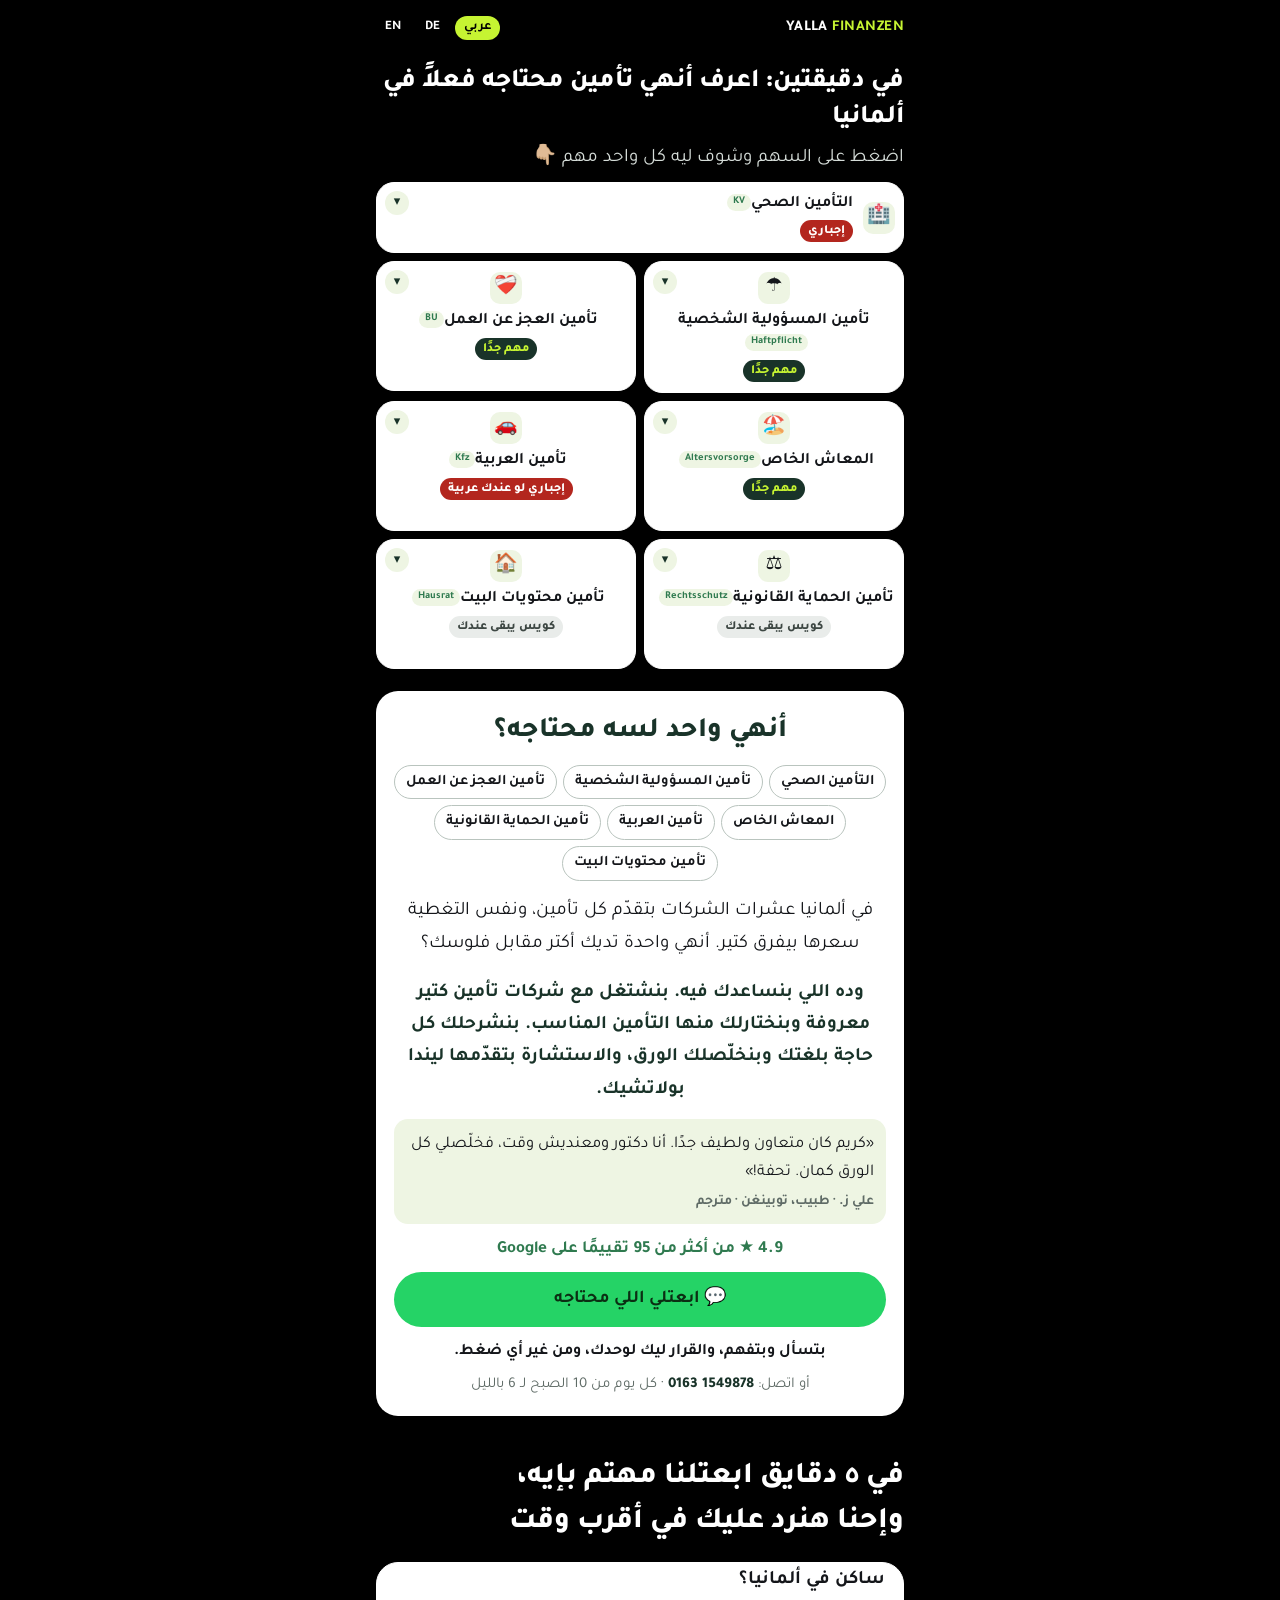
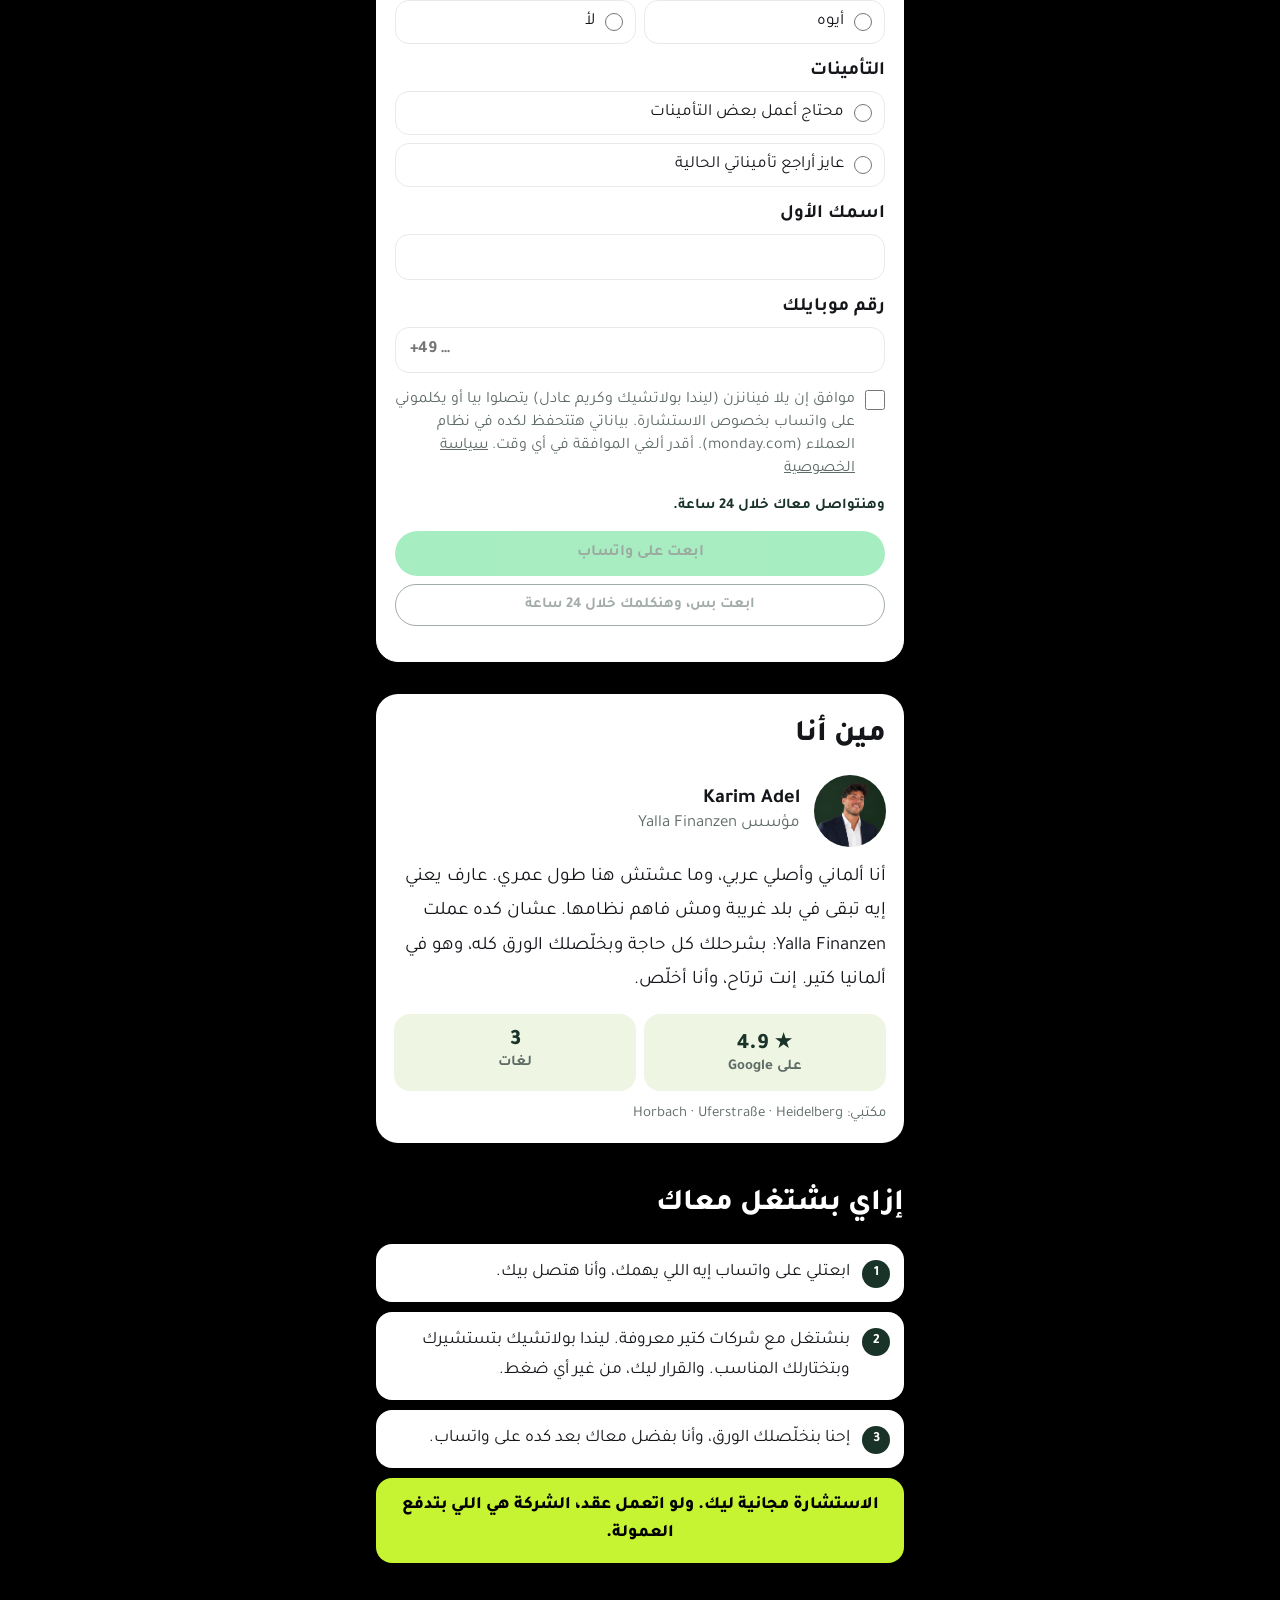
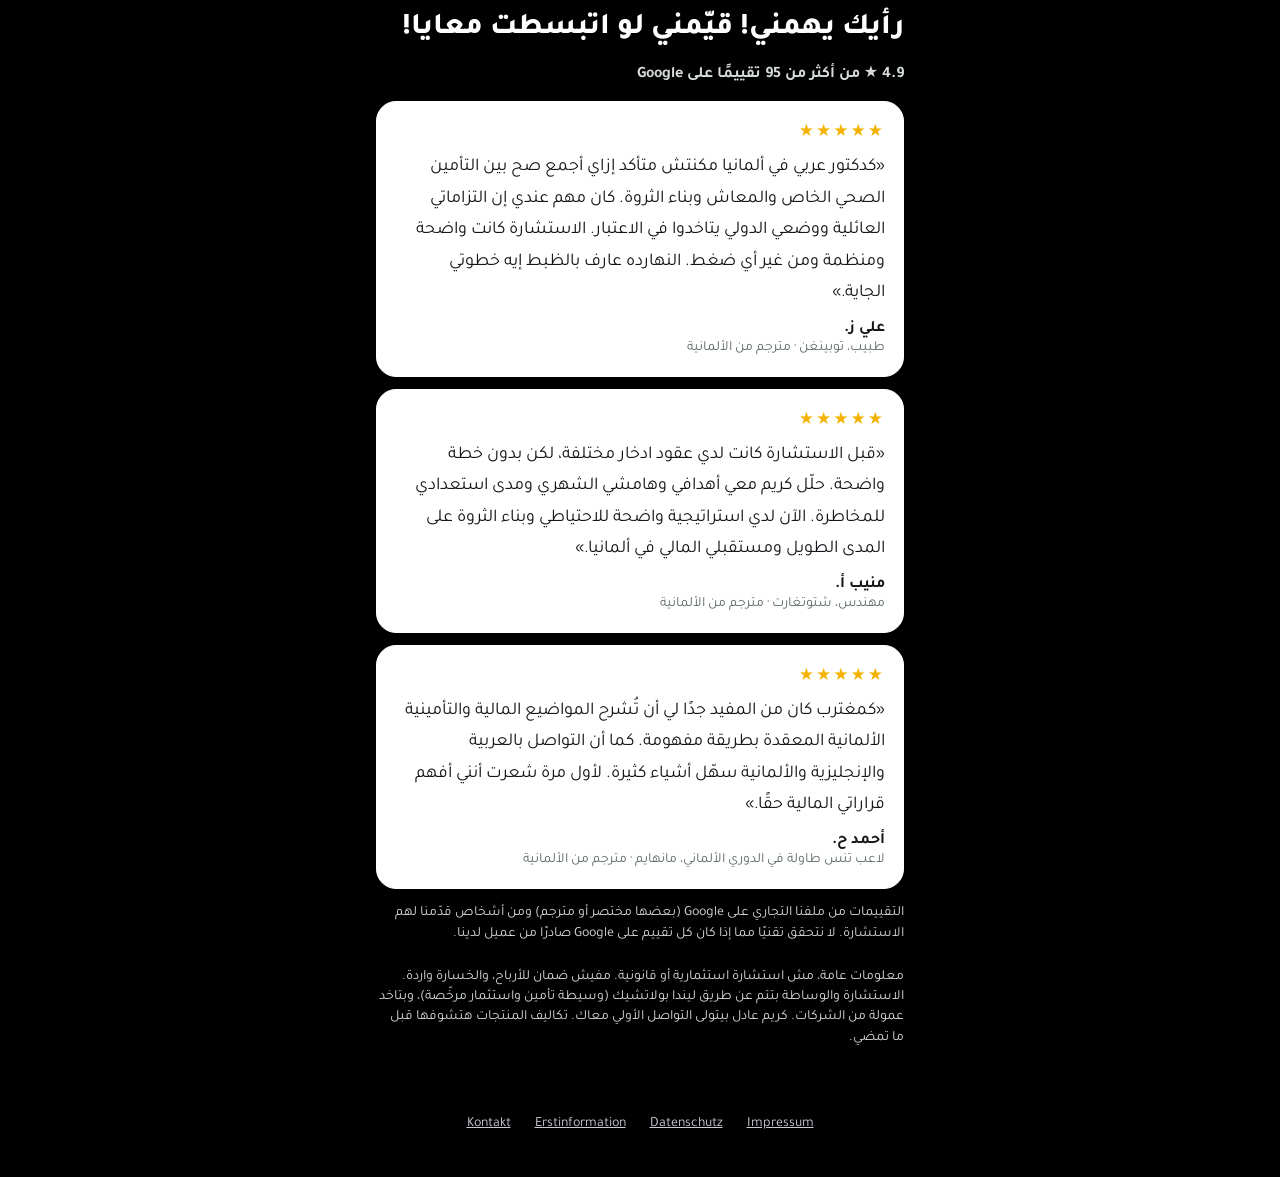
==== commit 1eda533a: "Inhalte korrigiert: kein Marktvergleich-Versprechen, Fakten Stand 2026 - Linda Polatschek ist Versic" ====
--- a/check.html
+++ b/check.html
@@ -346,7 +346,7 @@
 <header><div class="brand">YALLA <b>FINANZEN</b></div><nav class="lg"><a data-l="ar" href="#ar">عربي</a><a data-l="de" href="#de">DE</a><a data-l="en" href="#en">EN</a></nav></header>
 <div id="app"></div>
 </div>
-<footer class="legal-links"><a href="impressum.html">Impressum</a><a href="datenschutz.html">Datenschutz</a><a href="erstinformation.html">Erstinformation</a></footer>
+<footer class="legal-links"><a href="impressum.html">Impressum</a><a href="datenschutz.html">Datenschutz</a><a href="erstinformation.html">Erstinformation</a><a href="kontakt.html">Kontakt</a></footer>
 
 <script>
 window.YV='c';var B=false,YV=window.YV||'',SKIP=YV==='d'?'q3':YV==='c'?'q2':'';
@@ -363,34 +363,34 @@
  i:[{n:'تأمين المسؤولية الشخصية',d:'Haftpflicht',s:'لو غلطت في حق حد وسببتله ضرر',q:'ليه مهم؟ مثال',big:'المطالبة ممكن توصل لملايين اليوروهات',p:['ماشي بالعجلة، وفجأة خبطت راجل كبير في السن. اتكسر وركه واتعمله عملية، ومش هيقدر يشتغل تاني.','في ألمانيا إنت مسؤول بالقانون عن كل الضرر اللي سببته، من فلوسك الخاصة ومن غير حد: المستشفى، العلاج، الدخل اللي خسره، وممكن معاش طول عمره.','يعني ممكن تفضل تدفع طول حياتك.'],fix:'تأمين المسؤولية بيدفع الضرر ده عنك، وبيدافع عنك لو المطالبة مش في محلها.'},
  {n:'تأمين العجز عن العمل',d:'BU',s:'لو مقدرتش تشتغل في مهنتك',q:'إيه اللي يحصل لو مقدرتش تشتغل؟',big:'تقريبًا واحد من كل 4 موظفين بيحصله ده قبل المعاش',p:['ضغط نفسي، اكتئاب، مشكلة في الضهر، حادثة، أو مرض. مش لازم يكون حاجة كبيرة عشان شغلك يقف.','بعد 6 أسابيع صاحب الشغل بيبطل يدفع مرتبك. الكاسة بتدفع جزء لفترة محدودة، وبعدها الدولة بتدفع مبلغ صغير، وبس لو صحتك مش مسمحالك تشتغل تقريبًا في أي شغلانة.','والإيجار؟ والعيلة؟ والأولاد؟ المصاريف مكملة، والدخل وقف.'],fix:'عشان كده تأمين العجز عن العمل من أهم التأمينات: بيدفعلك مبلغ كل شهر لو مقدرتش تشتغل في مهنتك، عشان حياتك وحياة عيلتك تفضل زي ما هي.'},
  {n:'تأمين العربية',d:'Kfz',s:'إجباري لو عندك عربية',q:'ليه الاختيار مهم؟',big:'حادثة واحدة ممكن تكلف ملايين',p:['في ألمانيا مينفعش تسوق عربية من غير تأمين المسؤولية للعربية.','لو عملت حادثة واتصاب حد، التكاليف ممكن توصل لملايين. والتأمين الإجباري بيغطي الناس التانيين بس، مش عربيتك.','وفيه فرق كبير في السعر والتغطية بين الشركات.'],fix:'بقارنلك وبختارلك التغطية المناسبة، ولعربيتك كمان (Teilkasko أو Vollkasko) لو محتاجها.'},
- {n:'تأمين الحماية القانونية',d:'Rechtsschutz',s:'لو دخلت في مشكلة قانونية',q:'ليه مهم؟ مثال',big:'قضية واحدة ممكن تكلف آلاف اليوروهات',p:['صاحب الشغل فصلك من غير سبب، أو صاحب الشقة مش راضي يرجعلك التأمين، أو حد خبطك بالعربية وبيقول إنها غلطتك.','من غير تأمين بتدفع المحامي والمحكمة بنفسك. ناس كتير بتتنازل عن حقها عشان كده.'],fix:'تأمين الحماية القانونية بيدفع المحامي والمحكمة، عشان تاخد حقك من غير ما تخاف من التكاليف.'},
+ {n:'تأمين الحماية القانونية',d:'Rechtsschutz',s:'لو دخلت في مشكلة قانونية',q:'ليه مهم؟ مثال',big:'قضية واحدة ممكن تكلف آلاف اليوروهات',p:['صاحب الشغل فصلك من غير سبب، أو صاحب الشقة مش راضي يرجعلك التأمين، أو حد خبطك بالعربية وبيقول إنها غلطتك.','من غير تأمين بتدفع المحامي والمحكمة بنفسك. ناس كتير بتتنازل عن حقها عشان كده.'],fix:'تأمين الحماية القانونية بيدفع المحامي والمحكمة، عشان تاخد حقك من غير ما تخاف من التكاليف. مهم: في مجالات كتير فيه فترة انتظار، غالبًا 3 شهور، فاعمله قبل ما تحصل مشكلة.'},
  {n:'تأمين محتويات البيت',d:'Hausrat',s:'لكل اللي عنده شقة أو بيت',q:'ليه مهم؟ مثال',big:'كل حاجتك ممكن تروح في ليلة',p:['حريقة في المطبخ، ماسورة اتكسرت، أو حرامي دخل الشقة. العفش، الأجهزة، اللابتوب، الهدوم، كله راح.','إنك تشتري كل ده من جديد ممكن يكلف عشرات الآلاف من اليوروهات.'],fix:'تأمين محتويات البيت بيعوضك بسعر الحاجة الجديدة، عشان تقدر تبدأ من تاني بسرعة.'}]},
 de:{h:'Dein Guide zu den wichtigsten Versicherungen in Deutschland und wie du sie abschließt',lead:'Tippe auf eine Versicherung und sieh, warum sie wichtig ist 👇🏼',plan:'Wenn du damit anfangen willst, hier die Schritte 👇🏼',inv:'Investieren in Deutschland, Schritt für Schritt',
  i:[{n:'Privathaftpflicht',d:'',s:'Wenn du jemandem aus Versehen einen Schaden zufügst',q:'Warum wichtig? Ein Beispiel',big:'Forderungen können in die Millionen gehen',p:['Du fährst Fahrrad und stößt einen älteren Mann um. Er bricht sich die Hüfte, wird operiert und kann nie wieder arbeiten.','In Deutschland haftest du gesetzlich für den ganzen Schaden, mit deinem eigenen Geld und ohne Obergrenze: Krankenhaus, Behandlung, sein Verdienstausfall, eventuell eine lebenslange Rente.','Das kann dich dein ganzes Leben lang verfolgen.'],fix:'Die Haftpflicht zahlt diesen Schaden für dich und wehrt unberechtigte Forderungen ab.'},
  {n:'Berufsunfähigkeitsversicherung',d:'BU',s:'Wenn du deinen Beruf nicht mehr ausüben kannst',q:'Was passiert, wenn du nicht mehr arbeiten kannst?',big:'Etwa jeder 4. Arbeitnehmer wird vor der Rente berufsunfähig',p:['Psychische Belastung, Depression, Rücken, ein Unfall oder eine Krankheit. Es muss nichts Großes sein, damit du nicht mehr arbeiten kannst.','Nach 6 Wochen zahlt dein Arbeitgeber kein Gehalt mehr. Die Krankenkasse zahlt eine Zeit lang einen Teil, danach zahlt der Staat nur wenig, und nur wenn du fast gar keinen Job mehr machen kannst.','Und die Miete? Die Familie? Die Kinder? Die Kosten laufen weiter, das Einkommen nicht.'],fix:'Deshalb ist die BU eine der wichtigsten Versicherungen: Sie zahlt dir jeden Monat eine Rente, wenn du deinen Beruf nicht mehr ausüben kannst, damit dein Leben und das deiner Familie weiterläuft.'},
  {n:'Kfz-Versicherung',d:'',s:'Pflicht, wenn du ein Auto hast',q:'Warum die Wahl wichtig ist',big:'Ein Unfall kann Millionen kosten',p:['In Deutschland darfst du ohne Kfz-Haftpflicht nicht fahren.','Wenn bei einem Unfall jemand verletzt wird, können die Kosten in die Millionen gehen. Die Pflichtversicherung zahlt nur für die anderen, nicht für dein Auto.','Und zwischen den Anbietern gibt es große Unterschiede bei Preis und Leistung.'],fix:'Ich vergleiche für dich und wähle den passenden Schutz, auf Wunsch auch für dein eigenes Auto (Teil- oder Vollkasko).'},
- {n:'Rechtsschutzversicherung',d:'',s:'Wenn du in einen Rechtsstreit gerätst',q:'Warum wichtig? Ein Beispiel',big:'Ein Rechtsstreit kann Tausende Euro kosten',p:['Dein Arbeitgeber kündigt dir ohne Grund, der Vermieter gibt die Kaution nicht zurück, oder jemand fährt dir ins Auto und behauptet, du warst schuld.','Ohne Versicherung zahlst du Anwalt und Gericht selbst. Viele verzichten deshalb auf ihr Recht.'],fix:'Die Rechtsschutzversicherung zahlt Anwalt und Gericht, damit du zu deinem Recht kommst, ohne Angst vor den Kosten.'},
+ {n:'Rechtsschutzversicherung',d:'',s:'Wenn du in einen Rechtsstreit gerätst',q:'Warum wichtig? Ein Beispiel',big:'Ein Rechtsstreit kann Tausende Euro kosten',p:['Dein Arbeitgeber kündigt dir ohne Grund, der Vermieter gibt die Kaution nicht zurück, oder jemand fährt dir ins Auto und behauptet, du warst schuld.','Ohne Versicherung zahlst du Anwalt und Gericht selbst. Viele verzichten deshalb auf ihr Recht.'],fix:'Die Rechtsschutzversicherung zahlt Anwalt und Gericht, damit du zu deinem Recht kommst, ohne Angst vor den Kosten. Wichtig: Für viele Bereiche gilt eine Wartezeit, meist 3 Monate. Schließ sie also ab, bevor es Streit gibt.'},
  {n:'Hausratversicherung',d:'',s:'Für alle mit eigener Wohnung oder Haus',q:'Warum wichtig? Ein Beispiel',big:'Alles, was du hast, kann in einer Nacht weg sein',p:['Ein Brand in der Küche, ein geplatztes Rohr oder ein Einbruch. Möbel, Geräte, Laptop, Kleidung, alles weg.','Alles neu zu kaufen kann Zehntausende Euro kosten.'],fix:'Die Hausratversicherung ersetzt dir alles zum Neuwert, damit du schnell neu anfangen kannst.'}]},
 en:{h:'Your guide to the most important insurances in Germany and how to get them',lead:'Tap an insurance to see why it matters 👇🏼',plan:'Want to get started? Here are the steps 👇🏼',inv:'Investing in Germany, step by step',
  i:[{n:'Personal liability insurance',d:'Haftpflicht',s:'If you accidentally cause someone damage',q:'Why it matters: an example',big:'Claims can reach millions of euros',p:['You are cycling and knock over an elderly man. He breaks his hip, needs surgery and can never work again.','In Germany you are legally liable for all of it, with your own money and without a limit: hospital, treatment, his lost income, possibly a lifelong pension.','That can follow you for the rest of your life.'],fix:'Liability insurance pays this damage for you and fights claims that are not justified.'},
  {n:'Disability insurance',d:'BU',s:'If you can no longer work in your job',q:'What happens if you can no longer work?',big:'About 1 in 4 employees becomes unable to work before retirement',p:['Stress, depression, back problems, an accident or an illness. It does not take much to stop you from working.','After 6 weeks your employer stops paying your salary. Health insurance pays part of it for a while, then the state pays only a little, and only if you can hardly do any job at all.','And the rent? The family? The kids? The costs keep coming, the income stops.'],fix:'That is why disability insurance is one of the most important: it pays you every month if you can no longer work in your job, so your life and your family\'s stays the same.'},
  {n:'Car insurance',d:'Kfz',s:'Mandatory if you own a car',q:'Why the choice matters',big:'One accident can cost millions',p:['In Germany you cannot drive without car liability insurance.','If someone is injured in an accident, costs can run into the millions. The mandatory cover only pays for others, not for your car.','And prices and cover differ a lot between providers.'],fix:'I compare for you and pick the right cover, also for your own car (partial or full cover) if you need it.'},
- {n:'Legal protection insurance',d:'Rechtsschutz',s:'If you end up in a legal dispute',q:'Why it matters: an example',big:'One legal dispute can cost thousands of euros',p:['Your employer fires you without reason, your landlord keeps your deposit, or someone hits your car and says it was your fault.','Without insurance you pay the lawyer and the court yourself. Many people give up their rights because of that.'],fix:'Legal protection insurance pays the lawyer and the court, so you get your rights without fearing the costs.'},
+ {n:'Legal protection insurance',d:'Rechtsschutz',s:'If you end up in a legal dispute',q:'Why it matters: an example',big:'One legal dispute can cost thousands of euros',p:['Your employer fires you without reason, your landlord keeps your deposit, or someone hits your car and says it was your fault.','Without insurance you pay the lawyer and the court yourself. Many people give up their rights because of that.'],fix:'Legal protection insurance pays the lawyer and the court, so you get your rights without fearing the costs. Important: many areas have a waiting period, usually 3 months, so take it out before a dispute arises.'},
  {n:'Household contents insurance',d:'Hausrat',s:'For everyone with a flat or house',q:'Why it matters: an example',big:'Everything you own can be gone in one night',p:['A kitchen fire, a burst pipe or a burglary. Furniture, devices, laptop, clothes, all gone.','Buying everything again can cost tens of thousands of euros.'],fix:'Contents insurance replaces your things at new value, so you can start again quickly.'}]}
 };
 var II=[ic('<path d="M3 12a9 9 0 0 1 18 0z"/><path d="M12 12v6a2 2 0 0 0 4 0"/>'),ic('<path d="M12 3l7 3v6c0 4.5-3 7.5-7 9-4-1.5-7-4.5-7-9V6z"/><path d="M8 12h2l1.5-3 2 6 1.5-3h1"/>'),ic('<path d="M5 17h14v-4l-2-5H7l-2 5z"/><circle cx="8" cy="17" r="2"/><circle cx="16" cy="17" r="2"/>'),ic('<path d="M12 4v16M6 20h12"/><path d="M5 8h14"/><path d="M5 8l-3 6a3 3 0 0 0 6 0zM19 8l-3 6a3 3 0 0 0 6 0z"/>'),ic('<path d="M3 11l9-7 9 7"/><path d="M5 10v10h14V10"/><path d="M10 20v-6h4v6"/>')];
 var REV={"ar": {"h": "رأيك يهمني! قيّمني لو اتبسطت معايا!", "sub": "4.9 ★ من أكثر من 95 تقييمًا على Google", "vn": "التقييمات من ملفنا التجاري على Google (بعضها مختصر أو مترجم) ومن أشخاص قدّمنا لهم الاستشارة. لا نتحقق تقنيًا مما إذا كان كل تقييم على Google صادرًا من عميل لدينا.", "i": [{"q": "«كدكتور عربي في ألمانيا مكنتش متأكد إزاي أجمع صح بين التأمين الصحي الخاص والمعاش وبناء الثروة. كان مهم عندي إن التزاماتي العائلية ووضعي الدولي يتاخدوا في الاعتبار. الاستشارة كانت واضحة ومنظمة ومن غير أي ضغط. النهارده عارف بالظبط إيه خطوتي الجاية.»", "n": "علي ز.", "r": "طبيب، توبينغن · مترجم من الألمانية"}, {"q": "«قبل الاستشارة كانت لدي عقود ادخار مختلفة، لكن بدون خطة واضحة. حلّل كريم معي أهدافي وهامشي الشهري ومدى استعدادي للمخاطرة. الآن لدي استراتيجية واضحة للاحتياطي وبناء الثروة على المدى الطويل ومستقبلي المالي في ألمانيا.»", "n": "منيب أ.", "r": "مهندس، شتوتغارت · مترجم من الألمانية"}, {"q": "«أردت شراء عقار في ألمانيا، لكنني لم أكن أعرف كم رأس المال الخاص المناسب. ساعدتني الاستشارة على تقييم التأمين والعبء طويل المدى بشكل واقعي. كان العمل مع كريم رائعًا، وأنصح به بشدة.»", "n": "حبيبة ت.", "r": "معلمة، ميونخ · مترجم من الألمانية"}, {"q": "«كمغترب كان من المفيد جدًا لي أن تُشرح المواضيع المالية والتأمينية الألمانية المعقدة بطريقة مفهومة. كما أن التواصل بالعربية والإنجليزية والألمانية سهّل أشياء كثيرة. لأول مرة شعرت أنني أفهم قراراتي المالية حقًا.»", "n": "أحمد ح.", "r": "لاعب تنس طاولة في الدوري الألماني، مانهايم · مترجم من الألمانية"}]}, "de": {"h": "Deine Meinung zählt! Bewerte mich, wenn du zufrieden warst!", "sub": "4,9 ★ aus 95+ Google-Bewertungen", "vn": "Die Bewertungen stammen aus unserem Google-Unternehmensprofil (teils gekürzt oder übersetzt) und von Menschen, die wir beraten haben. Ob jede Bewertung auf Google von einer Kundin oder einem Kunden stammt, prüfen wir nicht technisch.", "i": [{"q": "„Als arabischer Arzt in Deutschland war ich unsicher, wie ich PKV, Altersvorsorge und Vermögensaufbau sinnvoll verbinden kann. Besonders wichtig war mir, dass meine familiären Verpflichtungen und meine internationale Lebenssituation berücksichtigt werden. Die Beratung war verständlich strukturiert und ohne Druck. Heute weiß ich genau, welche Schritte ich als Nächstes gehen muss.“", "n": "Ali Z.", "r": "Arzt, Tübingen"}, {"q": "„Vor der Beratung hatte ich verschiedene Sparverträge, aber keinen klaren Plan. Karim hat mit mir meine Ziele, meinen monatlichen Spielraum und meine Risikobereitschaft analysiert. Jetzt habe ich eine verständliche Strategie für Rücklagen, den langfristigen Vermögensaufbau und meine finanzielle Zukunft in Deutschland.“", "n": "Moneeb A.", "r": "Ingenieur, Stuttgart"}, {"q": "„Ich wollte in Deutschland eine Immobilie kaufen, wusste aber nicht, wie viel Eigenkapital sinnvoll ist. Die Beratung hat mir geholfen, die Absicherung und langfristige Belastung realistisch einzuschätzen. Es war super, mit Karim zu arbeiten. Ich kann ihn nur weiterempfehlen.“", "n": "Habiba T.", "r": "Lehrerin, München"}, {"q": "„Als Expat war es für mich besonders hilfreich, dass die komplexen deutschen Finanz- und Versicherungsthemen verständlich erklärt wurden. Auch die Kommunikation auf Arabisch, Englisch und Deutsch hat vieles einfacher gemacht. Ich hatte zum ersten Mal das Gefühl, meine finanziellen Entscheidungen wirklich zu verstehen.“", "n": "Ahmed H.", "r": "Tischtennis-Bundesligaspieler, Mannheim"}]}, "en": {"h": "Your opinion matters! Rate me if you were happy!", "sub": "4.9 ★ from 95+ Google reviews", "vn": "The reviews come from our Google Business Profile (some shortened or translated) and from people we advised. We do not technically verify whether every review on Google comes from a client.", "i": [{"q": "“As an Arab doctor in Germany, I wasn’t sure how to combine private health insurance, retirement planning and building wealth in a sensible way. It mattered to me that my family obligations and my international situation were taken into account. The consultation was clearly structured and without pressure. Today I know exactly what my next steps are.”", "n": "Ali Z.", "r": "Doctor, Tübingen · translated from German"}, {"q": "“Before the consultation I had several savings contracts but no clear plan. Karim went through my goals, my monthly budget and my risk tolerance with me. Now I have a clear strategy for my reserves, long-term wealth building and my financial future in Germany.”", "n": "Moneeb A.", "r": "Engineer, Stuttgart · translated from German"}, {"q": "“I wanted to buy property in Germany but didn’t know how much equity made sense. The consultation helped me realistically assess the protection and long-term costs. Working with Karim was great. I can only recommend him.”", "n": "Habiba T.", "r": "Teacher, Munich · translated from German"}, {"q": "“As an expat, it was especially helpful that the complex German finance and insurance topics were explained clearly. Being able to communicate in Arabic, English and German also made many things easier. For the first time I felt I really understood my financial decisions.”", "n": "Ahmed H.", "r": "Table tennis Bundesliga player, Mannheim · translated from German"}]}};
-var CK={"ar": {"h": "في دقيقتين: اعرف أنهي تأمين محتاجه فعلاً في ألمانيا", "lead": "اضغط على السهم وشوف ليه كل واحد مهم 👇🏼", "have": "عندي", "no": "مش عندي", "nocar": "معنديش عربية", "why": "ليه مهم؟", "left": "فاضل {n} عشان تشوف نتيجتك", "miss": "ناقصك {n} من {t}", "all": "عندك كل اللي محتاجه 👏", "q": "في ألمانيا عشرات الشركات بتقدّم كل تأمين، ونفس التغطية سعرها بيفرق كتير. أنهي واحدة تديك أكتر مقابل فلوسك؟", "qall": "بس هل بتدفع السعر الصح؟ ناس كتير بتدفع أكتر من اللازم.", "btn": "ابعتلي اللي محتاجه", "btnall": "ابعتلي وأراجعهملك", "msg": "أهلًا كريم، لسه محتاج: {l}. عاوز أعرف أنهي يناسبني وبكام.", "msgall": "أهلًا كريم، عملت الـ Check وعندي كل التأمينات. عاوز أراجع إذا كنت بدفع السعر الصح.", "sv": "خدماتي", "svl": ["بقارنلك الأسعار", "بختارلك المناسب ليك", "بخلّصلك كل الورق"], "title": "Check التأمينات", "np": "أنهي واحد لسه محتاجه؟", "sol": "ده شغلي. معنديش منتجات خاصة بيا: بقارنلك بين الشركات من كل ألمانيا، بشرحلك بلغتك، وبخلّصلك الورق.", "msg0": "أهلًا كريم، عاوز أعرف أنهي تأمينات محتاجها وبكام.", "lab": ["إجباري", "مهم جدًا", "كويس يبقى عندك"], "labcar": "إجباري لو عندك عربية", "rvq": "«كريم كان متعاون ولطيف جدًا. أنا دكتور ومعنديش وقت، فخلّصلي كل الورق كمان. تحفة!»", "prom": "بتسأل وبتفهم، والقرار ليك لوحدك، ومن غير أي ضغط.", "or": "أو اتصل:", "howT": "إزاي بشتغل معاك", "how": ["ابعتلي على واتساب إيه اللي يهمك، وأنا هتصل بيك.", "بقارنلك بين الشركات من كل ألمانيا وبشرحلك بلغتك. والقرار ليك، من غير أي ضغط.", "بخلّصلك كل الورق، وبفضل معاك بعد كده على واتساب."], "howP": "مش بتدفعلي حاجة. الشركة اللي تختارها هي اللي بتدفعلي.", "rvb": "علي ز. · طبيب، توبينغن · مترجم"}, "de": {"h": "In 2 Minuten wissen, welche Versicherung du in Deutschland wirklich brauchst", "lead": "Tippe auf den Pfeil und sieh, warum jede wichtig ist 👇🏼", "have": "Habe ich", "no": "Habe ich nicht", "nocar": "Kein Auto", "why": "Warum wichtig?", "left": "Noch {n}, dann siehst du dein Ergebnis", "miss": "Dir fehlen {n} von {t}", "all": "Du hast alles, was du brauchst 👏", "q": "In Deutschland bieten Dutzende Anbieter jede dieser Versicherungen an, und der gleiche Schutz kostet sehr unterschiedlich viel. Welcher gibt dir am meisten für dein Geld?", "qall": "Aber zahlst du den richtigen Preis? Viele zahlen mehr als nötig.", "btn": "Schick mir, was du brauchst", "btnall": "Schick sie mir, ich prüfe sie", "msg": "Hallo Karim, mir fehlt noch: {l}. Ich will wissen, welche zu mir passt und was sie kostet.", "msgall": "Hallo Karim, ich habe den Check gemacht und habe alle Versicherungen. Ich will prüfen, ob ich den richtigen Preis zahle.", "sv": "Meine Leistungen", "svl": ["Ich vergleiche die Preise", "Ich wähle die passende für dich", "Ich erledige alle Papiere"], "title": "Versicherungs-Check", "np": "Welche brauchst du noch?", "sol": "Genau das mache ich für dich. Ich habe keine eigenen Produkte: Ich vergleiche Anbieter aus ganz Deutschland, erkläre es dir in deiner Sprache und erledige den Papierkram.", "msg0": "Hallo Karim, ich will wissen, welche Versicherungen ich brauche und was sie kosten.", "lab": ["Pflicht", "Sehr wichtig", "Gut zu haben"], "labcar": "Pflicht mit Auto", "rvq": "„Karim war sehr hilfsbereit und freundlich. Als Arzt habe ich keine Zeit, also hat er auch den ganzen Papierkram erledigt. Großartig!“", "prom": "Du fragst und verstehst, die Entscheidung liegt allein bei dir, ohne Druck.", "or": "Oder ruf an:", "howT": "So arbeite ich mit dir", "how": ["Schreib mir auf WhatsApp, was dich interessiert, und ich rufe dich an.", "Ich vergleiche Anbieter aus ganz Deutschland und erkläre es dir in deiner Sprache. Du entscheidest, ohne Druck.", "Ich erledige den ganzen Papierkram und bleibe danach per WhatsApp für dich da."], "howP": "Du zahlst mir nichts. Der Anbieter, den du wählst, bezahlt mich.", "rvb": "Ali Z. · Arzt, Tübingen · übersetzt"}, "en": {"h": "In 2 minutes: know which insurance you really need in Germany", "lead": "Tap the arrow to see why each one matters 👇🏼", "have": "I have it", "no": "I don’t", "nocar": "No car", "why": "Why it matters", "left": "{n} more to see your result", "miss": "You are missing {n} of {t}", "all": "You have everything you need 👏", "q": "In Germany dozens of companies offer each of these, and the same cover can cost very different amounts. Which one gives you the most for your money?", "qall": "But are you paying the right price? Many people pay more than they need to.", "btn": "Send me what you need", "btnall": "Send them to me, I will check", "msg": "Hi Karim, I still need: {l}. I want to know which one fits me and what it costs.", "msgall": "Hi Karim, I did the check and I have all the insurances. I want to check if I am paying the right price.", "sv": "My services", "svl": ["I compare the prices", "I pick the right one for you", "I do all the paperwork"], "title": "Insurance check", "np": "Which ones do you still need?", "sol": "That is what I do for you. I have no products of my own: I compare providers from across Germany, explain it in your language and handle the paperwork.", "msg0": "Hi Karim, I want to know which insurances I need and what they cost.", "lab": ["Required by law", "Very important", "Good to have"], "labcar": "Required with a car", "rvq": "“Karim was very helpful and kind. As a doctor I don’t have time so he finished all the paperwork too. Amazing!”", "prom": "You ask and understand, the decision is yours alone, with no pressure.", "or": "Or call:", "howT": "How I work with you", "how": ["Message me on WhatsApp with what interests you, and I will call you.", "I compare providers from all over Germany and explain it in your language. You decide, with no pressure.", "I handle all the paperwork and stay reachable on WhatsApp afterwards."], "howP": "You pay me nothing. The provider you choose pays me.", "rvb": "Ali Z. · Doctor, Tübingen"}};
+var CK={"ar": {"h": "في دقيقتين: اعرف أنهي تأمين محتاجه فعلاً في ألمانيا", "lead": "اضغط على السهم وشوف ليه كل واحد مهم 👇🏼", "have": "عندي", "no": "مش عندي", "nocar": "معنديش عربية", "why": "ليه مهم؟", "left": "فاضل {n} عشان تشوف نتيجتك", "miss": "ناقصك {n} من {t}", "all": "عندك كل اللي محتاجه 👏", "q": "في ألمانيا عشرات الشركات بتقدّم كل تأمين، ونفس التغطية سعرها بيفرق كتير. أنهي واحدة تديك أكتر مقابل فلوسك؟", "qall": "بس هل بتدفع السعر الصح؟ ناس كتير بتدفع أكتر من اللازم.", "btn": "ابعتلي اللي محتاجه", "btnall": "ابعتلي وأراجعهملك", "msg": "أهلًا كريم، لسه محتاج: {l}. عاوز أعرف أنهي يناسبني وبكام.", "msgall": "أهلًا كريم، عملت الـ Check وعندي كل التأمينات. عاوز أراجع إذا كنت بدفع السعر الصح.", "sv": "خدماتي", "svl": ["بقارنلك الأسعار", "بختارلك المناسب ليك", "بخلّصلك كل الورق"], "title": "Check التأمينات", "np": "أنهي واحد لسه محتاجه؟", "sol": "وده اللي بنساعدك فيه. بنشتغل مع شركات تأمين كتير معروفة وبنختارلك منها التأمين المناسب. بنشرحلك كل حاجة بلغتك وبنخلّصلك الورق، والاستشارة بتقدّمها ليندا بولاتشيك.", "msg0": "أهلًا كريم، عاوز أعرف أنهي تأمينات محتاجها وبكام.", "lab": ["إجباري", "مهم جدًا", "كويس يبقى عندك"], "labcar": "إجباري لو عندك عربية", "rvq": "«كريم كان متعاون ولطيف جدًا. أنا دكتور ومعنديش وقت، فخلّصلي كل الورق كمان. تحفة!»", "prom": "بتسأل وبتفهم، والقرار ليك لوحدك، ومن غير أي ضغط.", "or": "أو اتصل:", "howT": "إزاي بشتغل معاك", "how": ["ابعتلي على واتساب إيه اللي يهمك، وأنا هتصل بيك.", "بنشتغل مع شركات كتير معروفة. ليندا بولاتشيك بتستشيرك وبتختارلك المناسب. والقرار ليك، من غير أي ضغط.", "إحنا بنخلّصلك الورق، وأنا بفضل معاك بعد كده على واتساب."], "howP": "الاستشارة مجانية ليك. ولو اتعمل عقد، الشركة هي اللي بتدفع العمولة.", "rvb": "علي ز. · طبيب، توبينغن · مترجم"}, "de": {"h": "In 2 Minuten wissen, welche Versicherung du in Deutschland wirklich brauchst", "lead": "Tippe auf den Pfeil und sieh, warum jede wichtig ist 👇🏼", "have": "Habe ich", "no": "Habe ich nicht", "nocar": "Kein Auto", "why": "Warum wichtig?", "left": "Noch {n}, dann siehst du dein Ergebnis", "miss": "Dir fehlen {n} von {t}", "all": "Du hast alles, was du brauchst 👏", "q": "In Deutschland bieten Dutzende Anbieter jede dieser Versicherungen an, und der gleiche Schutz kostet sehr unterschiedlich viel. Welcher gibt dir am meisten für dein Geld?", "qall": "Aber zahlst du den richtigen Preis? Viele zahlen mehr als nötig.", "btn": "Schick mir, was du brauchst", "btnall": "Schick sie mir, ich prüfe sie", "msg": "Hallo Karim, mir fehlt noch: {l}. Ich will wissen, welche zu mir passt und was sie kostet.", "msgall": "Hallo Karim, ich habe den Check gemacht und habe alle Versicherungen. Ich will prüfen, ob ich den richtigen Preis zahle.", "sv": "Meine Leistungen", "svl": ["Ich vergleiche die Preise", "Ich wähle die passende für dich", "Ich erledige alle Papiere"], "title": "Versicherungs-Check", "np": "Welche brauchst du noch?", "sol": "Genau dabei helfen wir dir. Wir arbeiten mit vielen namhaften Versicherern zusammen und suchen daraus den passenden Schutz für dich. Wir erklären dir alles in deiner Sprache und kümmern uns um den Papierkram. Die Beratung übernimmt Linda Polatschek.", "msg0": "Hallo Karim, ich will wissen, welche Versicherungen ich brauche und was sie kosten.", "lab": ["Pflicht", "Sehr wichtig", "Gut zu haben"], "labcar": "Pflicht mit Auto", "rvq": "„Karim war sehr hilfsbereit und freundlich. Als Arzt habe ich keine Zeit, also hat er auch den ganzen Papierkram erledigt. Großartig!“", "prom": "Du fragst und verstehst, die Entscheidung liegt allein bei dir, ohne Druck.", "or": "Oder ruf an:", "howT": "So arbeite ich mit dir", "how": ["Schreib mir auf WhatsApp, was dich interessiert, und ich rufe dich an.", "Wir arbeiten mit vielen namhaften Anbietern zusammen. Linda Polatschek berät dich und sucht den passenden Schutz. Du entscheidest, ohne Druck.", "Wir erledigen den Papierkram, und ich bleibe danach per WhatsApp dein Ansprechpartner."], "howP": "Die Beratung ist für dich kostenlos. Kommt ein Vertrag zustande, zahlt der Anbieter eine Provision.", "rvb": "Ali Z. · Arzt, Tübingen · übersetzt"}, "en": {"h": "In 2 minutes: know which insurance you really need in Germany", "lead": "Tap the arrow to see why each one matters 👇🏼", "have": "I have it", "no": "I don’t", "nocar": "No car", "why": "Why it matters", "left": "{n} more to see your result", "miss": "You are missing {n} of {t}", "all": "You have everything you need 👏", "q": "In Germany dozens of companies offer each of these, and the same cover can cost very different amounts. Which one gives you the most for your money?", "qall": "But are you paying the right price? Many people pay more than they need to.", "btn": "Send me what you need", "btnall": "Send them to me, I will check", "msg": "Hi Karim, I still need: {l}. I want to know which one fits me and what it costs.", "msgall": "Hi Karim, I did the check and I have all the insurances. I want to check if I am paying the right price.", "sv": "My services", "svl": ["I compare the prices", "I pick the right one for you", "I do all the paperwork"], "title": "Insurance check", "np": "Which ones do you still need?", "sol": "That is where we help. We work with many well-known insurers and find the right cover for you from their offers. We explain everything in your language and take care of the paperwork. Your advice comes from Linda Polatschek.", "msg0": "Hi Karim, I want to know which insurances I need and what they cost.", "lab": ["Required by law", "Very important", "Good to have"], "labcar": "Required with a car", "rvq": "“Karim was very helpful and kind. As a doctor I don’t have time so he finished all the paperwork too. Amazing!”", "prom": "You ask and understand, the decision is yours alone, with no pressure.", "or": "Or call:", "howT": "How I work with you", "how": ["Message me on WhatsApp with what interests you, and I will call you.", "We work with many well-known providers. Linda Polatschek advises you and finds the right cover. You decide, with no pressure.", "We handle the paperwork, and I stay your contact on WhatsApp afterwards."], "howP": "The advice is free for you. If a contract is signed, the provider pays a commission.", "rvb": "Ali Z. · Doctor, Tübingen"}};
 var CX={"ar": [{"n": "التأمين الصحي", "d": "KV", "s": "إجباري لكل واحد في ألمانيا", "big": "حكومي ولا خاص؟ الفرق كبير في السعر والخدمة", "p": ["في ألمانيا لازم يكون عندك تأمين صحي. بس حكومي (GKV) ولا خاص (PKV)؟ الاختيار بيعتمد على دخلك وشغلك وعيلتك، وصعب ترجع فيه بعدين."], "have": "خاص (PKV)", "no": "حكومي (GKV)", "mn": "التأمين الصحي: حكومي، هل الخاص يناسبني؟", "opt": 1}, {"n": "المعاش الخاص", "d": "Altersvorsorge", "s": "ده معاشك لما تكبر", "big": "المعاش من الدولة لوحده مش هيكفي", "p": ["المعاش الحكومي بيغطي جزء بس من مرتبك الأخير. عشان كده ناس كتير في ألمانيا بتبني معاش خاص جنب الحكومي، وكل ما تبدأ بدري يبقى أسهل."]}], "de": [{"n": "Krankenversicherung", "d": "", "s": "Pflicht für jeden in Deutschland", "big": "Gesetzlich oder privat? Der Unterschied bei Preis und Leistung ist groß", "p": ["In Deutschland musst du krankenversichert sein. Aber gesetzlich (GKV) oder privat (PKV)? Das hängt von Einkommen, Beruf und Familie ab und lässt sich später nur schwer ändern."], "have": "Privat (PKV)", "no": "Gesetzlich (GKV)", "mn": "Krankenversicherung: gesetzlich, passt die private zu mir?", "opt": 1}, {"n": "Private Altersvorsorge", "d": "", "s": "Das ist deine Rente im Alter", "big": "Die gesetzliche Rente allein reicht nicht", "p": ["Die gesetzliche Rente deckt nur einen Teil deines letzten Gehalts. Deshalb bauen viele in Deutschland zusätzlich eine private Rente auf. Je früher du anfängst, desto leichter ist es."]}], "en": [{"n": "Health insurance", "d": "", "s": "Mandatory for everyone in Germany", "big": "Public or private? The difference in price and service is big", "p": ["In Germany you must have health insurance. But public (GKV) or private (PKV)? It depends on your income, job and family, and it is hard to change later."], "have": "Private (PKV)", "no": "Public (GKV)", "mn": "Health insurance: public, would private suit me?", "opt": 1}, {"n": "Private pension", "d": "", "s": "This is your pension when you are older", "big": "The state pension alone is not enough", "p": ["The state pension covers only part of your last salary. That is why many people in Germany build a private pension on top. The earlier you start, the easier it is."]}]};
-var FQ={"ar": [{"fq": "بتدفع كتير للكاسة ومش واخد خدمة تستاهل؟", "fa": "ممكن بنفس الفلوس يبقى عندك تأمين خاص بخدمة أعلى", "b": "التأمين الخاص، حسب التعريفة: أوضة لوحدك في المستشفى، مواعيد أسرع، ومثلاً لحد 90% من تكلفة تركيبات الأسنان.", "fp": ["مناسب لو مرتبك فوق حوالي 77 ألف يورو في السنة، أو شغال حر، أو Beamter. أنا بحسبهالك قبل ما تقرر."]}, {"fq": "لو أذيت حد أو كسرت حاجة غالية من غير قصد، مين هيدفع؟", "fa": "إنت، من جيبك، ومن غير حد أقصى", "b": "التأمين بيدفع الضرر عنك: أضرار لحد 50 مليون يورو، حسب العقد."}, {"fq": "لو مبقتش تقدر تشتغل، الفلوس هتيجي منين؟", "fa": "من الدولة بييجي قليل جدًا وبشروط صعبة، وإنت اللي بتقع في المشكلة", "b": "التأمين بيدفعلك كل شهر، مثلاً 2000 يورو أو أكتر حسب العقد، لو مقدرتش تشتغل في مهنتك."}, {"fq": "هتعيش بكام لما تبطل شغل؟", "fa": "المعاش الحكومي ضعيف، ولوحده مش هيكفيك تعيش", "b": "المعاش الخاص بيدفعلك مبلغ كل شهر طول عمرك، زيادة على المعاش الحكومي."}, {"fq": "لو عملت حادثة، مين هيدفع تصليح عربيتك إنت؟", "fa": "التأمين الإجباري بيدفع للناس التانيين بس، مش ليك", "b": "التأمين بيغطي أضرار الغير لحد 100 مليون يورو، و Vollkasko بيدفع تصليح عربيتك إنت كمان."}, {"fq": "لو صاحب الشغل فصلك أو صاحب الشقة ظلمك، هتقدر تدفع محامي؟", "b": "التأمين بيدفع المحامي والمحكمة، مثلاً لحد مليون يورو أو أكتر حسب العقد."}, {"fq": "لو شقتك اتحرقت أو اتسرقت بكرة، هتشتري كل حاجة من جديد بإيه؟", "b": "التأمين بيعوضك بسعر الحاجة الجديدة، مثلاً لحد 650 يورو لكل متر مربع في شقتك."}], "de": [{"fq": "Zahlst du viel für die Krankenkasse und bekommst wenig dafür?", "fa": "Für das gleiche Geld kannst du vielleicht privat versichert sein, mit mehr Leistung", "b": "Privat, je nach Tarif: Einzelzimmer im Krankenhaus, schnellere Termine und zum Beispiel bis zu 90 % der Kosten für Zahnersatz.", "fp": ["Geeignet, wenn du angestellt über etwa 77.000 € im Jahr verdienst, selbstständig oder Beamter bist. Ich rechne es mit dir durch, bevor du entscheidest."]}, {"fq": "Wer zahlt, wenn du aus Versehen jemanden verletzt oder etwas Teures kaputt machst?", "fa": "Du, mit deinem eigenen Geld und ohne Obergrenze", "b": "Die Versicherung zahlt den Schaden für dich: je nach Vertrag bis zu 50 Millionen Euro."}, {"fq": "Woher kommt das Geld, wenn du nicht mehr arbeiten kannst?", "fa": "Vom Staat kommt sehr wenig, und nur unter strengen Bedingungen. Dann stehst du allein da", "b": "Die Versicherung zahlt dir jeden Monat, zum Beispiel 2.000 € oder mehr je nach Vertrag, wenn du deinen Beruf nicht mehr ausüben kannst."}, {"fq": "Wovon lebst du, wenn du aufhörst zu arbeiten?", "fa": "Die gesetzliche Rente ist schwach und reicht allein nicht zum Leben", "b": "Die private Rente zahlt dir jeden Monat einen Betrag, ein Leben lang, zusätzlich zur gesetzlichen."}, {"fq": "Wer zahlt nach einem Unfall die Reparatur an deinem eigenen Auto?", "fa": "Die Pflichtversicherung zahlt nur für die anderen, nicht für dich", "b": "Die Versicherung deckt Schäden bei anderen bis zu 100 Millionen Euro, und die Vollkasko zahlt auch die Reparatur an deinem eigenen Auto."}, {"fq": "Könntest du dir einen Anwalt leisten, wenn dein Chef dir kündigt oder dein Vermieter dich unfair behandelt?", "b": "Die Versicherung zahlt Anwalt und Gericht, zum Beispiel bis zu 1 Million Euro oder mehr je nach Vertrag."}, {"fq": "Wovon kaufst du alles neu, wenn deine Wohnung morgen brennt oder ausgeraubt wird?", "b": "Die Versicherung ersetzt dir alles zum Neuwert, zum Beispiel bis zu 650 € pro Quadratmeter deiner Wohnung."}], "en": [{"fq": "Paying a lot for health insurance and getting little for it?", "fa": "For the same money you might be privately insured, with more service", "b": "Private cover, depending on the tariff: a single room in hospital, faster appointments and, for example, up to 90% of the cost of dental prosthetics.", "fp": ["It fits if you are employed and earn more than about €77,000 a year, are self-employed or a civil servant. I run the numbers with you before you decide."]}, {"fq": "Who pays if you hurt someone or break something expensive by accident?", "fa": "You do, with your own money and with no upper limit", "b": "The insurance pays the damage for you: up to €50 million, depending on the contract."}, {"fq": "Where does the money come from when you can no longer work?", "fa": "The state pays very little, and only under strict conditions. Then you are on your own", "b": "The insurance pays you every month, for example €2,000 or more depending on the contract, if you can no longer work in your job."}, {"fq": "What will you live on when you stop working?", "fa": "The state pension is weak and not enough to live on by itself", "b": "A private pension pays you an amount every month for life, on top of the state pension."}, {"fq": "After an accident, who pays to repair your own car?", "fa": "The mandatory insurance only pays for the others, not for you", "b": "The insurance covers damage to others up to €100 million, and full cover (Vollkasko) also pays the repair of your own car."}, {"fq": "Could you afford a lawyer if your boss fires you or your landlord treats you unfairly?", "b": "The insurance pays the lawyer and the court, for example up to €1 million or more depending on the contract."}, {"fq": "How would you replace everything if your flat burned down or was robbed tomorrow?", "b": "The insurance replaces everything at new value, for example up to €650 per square metre of your flat."}]};
-var DV={"ar": {"s": [{"t": "افتح Depot", "p": "حساب الاستثمار بتاعك، عند بنك أو بروكر."}, {"t": "اختار سهم أو ETF حلال", "p": "يعني مش بيستثمر في الخمور ولا الكازينوهات ولا لحم الخنزير. لازم يكون متوافق مع الشريعة (Shariah-compliant). على موقع justETF بتلاقي كل الـ ETFs دي."}, {"t": "ثبّت مبلغ شهري", "p": "بيتسحب أوتوماتيك كل شهر. وخلاص."}], "ch": "والأسئلة الصعبة:", "h": "في 5 دقايق: اعرف إزاي تبدأ تستثمر في ألمانيا", "sol": "ده شغلي. معنديش منتجات خاصة بيا: بقارنلك بين البنوك والشركات من كل ألمانيا، بشرحلك بلغتك، وبخلّصلك الورق.", "msg": "أهلًا كريم، عايز أبدأ أستثمر. إيه الخطوة الجاية؟", "pq": ["أستثمر في أنهي سهم؟", "أستثمر في أنهي ETF؟", "أنهي بنك مصاريفه أقل؟", "مش بيتعامل بالفوايد والربا؟", "وموثوق؟"]}, "de": {"s": [{"t": "Eröffne ein Depot", "p": "Dein Konto fürs Investieren, bei einer Bank oder einem Broker."}, {"t": "Wähle eine Aktie oder einen ETF, der halal ist", "p": "Also keiner, der in Alkohol, Casinos oder Schweinefleisch investiert. Er muss Scharia-konform (Shariah-compliant) sein. Auf justETF findest du alle diese ETFs."}, {"t": "Lege eine feste monatliche Rate fest", "p": "Sie läuft jeden Monat automatisch. Fertig."}], "ch": "Und jetzt die schwierigen Fragen:", "h": "In 5 Minuten wissen, wie du in Deutschland mit dem Investieren startest", "sol": "Genau das mache ich. Ich habe keine eigenen Produkte: Ich vergleiche Banken und Anbieter aus ganz Deutschland, erkläre es dir in deiner Sprache und erledige den Papierkram.", "msg": "Hallo Karim, ich will mit dem Investieren anfangen. Was ist der nächste Schritt?", "pq": ["In welche Aktie investiere ich?", "In welchen ETF investiere ich?", "Welche Bank verlangt die niedrigsten Kosten?", "Arbeitet sie ohne Zinsen und Riba?", "Ist sie zuverlässig?"]}, "en": {"s": [{"t": "Open a Depot", "p": "Your investing account, at a bank or a broker."}, {"t": "Choose a halal share or ETF", "p": "That means one that does not invest in alcohol, casinos or pork. It has to be Shariah-compliant. On justETF you can find all of these ETFs."}, {"t": "Fix a monthly amount", "p": "It runs automatically every month. Done."}], "ch": "Now the hard questions:", "h": "In 5 minutes: know how to start investing in Germany", "sol": "That is what I do. I have no products of my own: I compare banks and providers from across Germany, explain it in your language and handle the paperwork.", "msg": "Hi Karim, I want to start investing. What is the next step?", "pq": ["Which share do I invest in?", "Which ETF do I invest in?", "Which bank charges the lowest costs?", "Does it work without interest and riba?", "Is it reliable?"]}};
+var FQ={"ar": [{"fq": "بتدفع كتير للكاسة ومش واخد خدمة تستاهل؟", "fa": "ممكن بنفس الفلوس يبقى عندك تأمين خاص بخدمة أعلى", "b": "التأمين الخاص، حسب التعريفة: أوضة لوحدك في المستشفى، مواعيد أسرع، ومثلاً لحد 90% من تكلفة تركيبات الأسنان.", "fp": ["ممكن لو مرتبك كموظف فوق 77.400 يورو إجمالي في السنة (2026)، أو شغال حر، أو Beamter. بنحسبهالك قبل ما تقرر."]}, {"fq": "لو أذيت حد أو كسرت حاجة غالية من غير قصد، مين هيدفع؟", "fa": "إنت، من جيبك، ومن غير حد أقصى", "b": "التأمين بيدفع الضرر عنك: أضرار لحد 50 مليون يورو، حسب العقد."}, {"fq": "لو مبقتش تقدر تشتغل، الفلوس هتيجي منين؟", "fa": "من الدولة بييجي قليل جدًا وبشروط صعبة، وإنت اللي بتقع في المشكلة", "b": "التأمين بيدفعلك كل شهر، مثلاً 2000 يورو أو أكتر حسب العقد، لو مقدرتش تشتغل في مهنتك."}, {"fq": "هتعيش بكام لما تبطل شغل؟", "fa": "المعاش الحكومي بيغطي جزء بس من مرتبك، ولوحده مش هيكفي أغلب الناس", "b": "المعاش الخاص بيدفعلك مبلغ كل شهر طول عمرك، زيادة على المعاش الحكومي."}, {"fq": "لو عملت حادثة، مين هيدفع تصليح عربيتك إنت؟", "fa": "التأمين الإجباري بيدفع للناس التانيين بس، مش ليك", "b": "التأمين بيغطي أضرار الغير لحد 100 مليون يورو، و Vollkasko بيدفع تصليح عربيتك إنت كمان."}, {"fq": "لو صاحب الشغل فصلك أو صاحب الشقة ظلمك، هتقدر تدفع محامي؟", "b": "التأمين بيدفع المحامي والمحكمة، مثلاً لحد مليون يورو أو أكتر حسب العقد."}, {"fq": "لو شقتك اتحرقت أو اتسرقت بكرة، هتشتري كل حاجة من جديد بإيه؟", "b": "التأمين بيعوضك بسعر الحاجة الجديدة. والمعتاد مبلغ تأمين 650 يورو لكل متر مربع من شقتك."}], "de": [{"fq": "Zahlst du viel für die Krankenkasse und bekommst wenig dafür?", "fa": "Für das gleiche Geld kannst du vielleicht privat versichert sein, mit mehr Leistung", "b": "Privat, je nach Tarif: Einzelzimmer im Krankenhaus, schnellere Termine und zum Beispiel bis zu 90 % der Kosten für Zahnersatz.", "fp": ["Möglich, wenn du angestellt mehr als 77.400 € brutto im Jahr verdienst (Stand 2026), selbstständig oder Beamter bist. Wir rechnen es mit dir durch, bevor du entscheidest."]}, {"fq": "Wer zahlt, wenn du aus Versehen jemanden verletzt oder etwas Teures kaputt machst?", "fa": "Du, mit deinem eigenen Geld und ohne Obergrenze", "b": "Die Versicherung zahlt den Schaden für dich: je nach Vertrag bis zu 50 Millionen Euro."}, {"fq": "Woher kommt das Geld, wenn du nicht mehr arbeiten kannst?", "fa": "Vom Staat kommt sehr wenig, und nur unter strengen Bedingungen. Dann stehst du allein da", "b": "Die Versicherung zahlt dir jeden Monat, zum Beispiel 2.000 € oder mehr je nach Vertrag, wenn du deinen Beruf nicht mehr ausüben kannst."}, {"fq": "Wovon lebst du, wenn du aufhörst zu arbeiten?", "fa": "Die gesetzliche Rente ersetzt nur einen Teil deines Gehalts und reicht für die meisten allein nicht", "b": "Die private Rente zahlt dir jeden Monat einen Betrag, ein Leben lang, zusätzlich zur gesetzlichen."}, {"fq": "Wer zahlt nach einem Unfall die Reparatur an deinem eigenen Auto?", "fa": "Die Pflichtversicherung zahlt nur für die anderen, nicht für dich", "b": "Die Versicherung deckt Schäden bei anderen bis zu 100 Millionen Euro, und die Vollkasko zahlt auch die Reparatur an deinem eigenen Auto."}, {"fq": "Könntest du dir einen Anwalt leisten, wenn dein Chef dir kündigt oder dein Vermieter dich unfair behandelt?", "b": "Die Versicherung zahlt Anwalt und Gericht, zum Beispiel bis zu 1 Million Euro oder mehr je nach Vertrag."}, {"fq": "Wovon kaufst du alles neu, wenn deine Wohnung morgen brennt oder ausgeraubt wird?", "b": "Die Versicherung ersetzt dir alles zum Neuwert. Üblich ist eine Versicherungssumme von 650 € pro Quadratmeter Wohnfläche."}], "en": [{"fq": "Paying a lot for health insurance and getting little for it?", "fa": "For the same money you might be privately insured, with more service", "b": "Private cover, depending on the tariff: a single room in hospital, faster appointments and, for example, up to 90% of the cost of dental prosthetics.", "fp": ["Possible if you are employed and earn more than €77,400 gross a year (2026), are self-employed or a civil servant. We run the numbers with you before you decide."]}, {"fq": "Who pays if you hurt someone or break something expensive by accident?", "fa": "You do, with your own money and with no upper limit", "b": "The insurance pays the damage for you: up to €50 million, depending on the contract."}, {"fq": "Where does the money come from when you can no longer work?", "fa": "The state pays very little, and only under strict conditions. Then you are on your own", "b": "The insurance pays you every month, for example €2,000 or more depending on the contract, if you can no longer work in your job."}, {"fq": "What will you live on when you stop working?", "fa": "The state pension replaces only part of your salary and is not enough on its own for most people", "b": "A private pension pays you an amount every month for life, on top of the state pension."}, {"fq": "After an accident, who pays to repair your own car?", "fa": "The mandatory insurance only pays for the others, not for you", "b": "The insurance covers damage to others up to €100 million, and full cover (Vollkasko) also pays the repair of your own car."}, {"fq": "Could you afford a lawyer if your boss fires you or your landlord treats you unfairly?", "b": "The insurance pays the lawyer and the court, for example up to €1 million or more depending on the contract."}, {"fq": "How would you replace everything if your flat burned down or was robbed tomorrow?", "b": "The insurance replaces everything at new value. A sum insured of €650 per square metre of living space is common."}]};
+var DV={"ar": {"s": [{"t": "افتح Depot", "p": "حساب الاستثمار بتاعك، عند بنك أو بروكر."}, {"t": "اختار سهم أو ETF حلال", "p": "يعني مش بيستثمر في الخمور ولا الكازينوهات ولا لحم الخنزير. لازم يكون متوافق مع الشريعة (Shariah-compliant). على مواقع مقارنة زي justETF بتلاقي الـ ETFs دي."}, {"t": "ثبّت مبلغ شهري", "p": "بيتسحب أوتوماتيك كل شهر. وخلاص."}], "ch": "والأسئلة الصعبة:", "h": "في 5 دقايق: اعرف إزاي تبدأ تستثمر في ألمانيا", "sol": "وده اللي بنساعدك فيه. بنشتغل مع بنوك وشركات كتير معروفة وبنختارلك منها الحل المناسب. بنشرحلك كل حاجة بلغتك وبنخلّصلك الورق، والاستشارة بتقدّمها ليندا بولاتشيك.", "msg": "أهلًا كريم، عايز أبدأ أستثمر. إيه الخطوة الجاية؟", "pq": ["أستثمر في أنهي سهم؟", "أستثمر في أنهي ETF؟", "أنهي بنك مصاريفه أقل؟", "مش بيتعامل بالفوايد والربا؟", "وموثوق؟"]}, "de": {"s": [{"t": "Eröffne ein Depot", "p": "Dein Konto fürs Investieren, bei einer Bank oder einem Broker."}, {"t": "Wähle eine Aktie oder einen ETF, der halal ist", "p": "Also keiner, der in Alkohol, Casinos oder Schweinefleisch investiert. Er muss Scharia-konform (Shariah-compliant) sein. Auf Vergleichsseiten wie justETF findest du solche ETFs."}, {"t": "Lege eine feste monatliche Rate fest", "p": "Sie läuft jeden Monat automatisch. Fertig."}], "ch": "Und jetzt die schwierigen Fragen:", "h": "In 5 Minuten wissen, wie du in Deutschland mit dem Investieren startest", "sol": "Genau dabei helfen wir dir. Wir arbeiten mit vielen namhaften Banken und Anbietern zusammen und suchen daraus die passende Lösung für dich. Wir erklären dir alles in deiner Sprache und kümmern uns um den Papierkram. Die Beratung übernimmt Linda Polatschek.", "msg": "Hallo Karim, ich will mit dem Investieren anfangen. Was ist der nächste Schritt?", "pq": ["In welche Aktie investiere ich?", "In welchen ETF investiere ich?", "Welche Bank verlangt die niedrigsten Kosten?", "Arbeitet sie ohne Zinsen und Riba?", "Ist sie zuverlässig?"]}, "en": {"s": [{"t": "Open a Depot", "p": "Your investing account, at a bank or a broker."}, {"t": "Choose a halal share or ETF", "p": "That means one that does not invest in alcohol, casinos or pork. It has to be Shariah-compliant. On comparison sites such as justETF you can find these ETFs."}, {"t": "Fix a monthly amount", "p": "It runs automatically every month. Done."}], "ch": "Now the hard questions:", "h": "In 5 minutes: know how to start investing in Germany", "sol": "That is where we help. We work with many well-known banks and providers and find the right solution for you from their offers. We explain everything in your language and take care of the paperwork. Your advice comes from Linda Polatschek.", "msg": "Hi Karim, I want to start investing. What is the next step?", "pq": ["Which share do I invest in?", "Which ETF do I invest in?", "Which bank charges the lowest costs?", "Does it work without interest and riba?", "Is it reliable?"]}};
 var T={
-ar:{dir:'rtl',t1:'خطتك',t2:'في 5 خطوات',lead:'خطة لاستثماراتك وأهم التأمينات',hint:'اضغط على أي خطوة لتعرف أكتر',join:'للاستفسار',s1alt:"ابعتلي على واتساب",s1p:"ابعتلي إيه الموضوع اللي يهمك، وأنا هتصل بيك.",abT:"مين أنا",abN:"Karim Adel",abR:"مؤسس Yalla Finanzen",abP:"أنا ألماني وأصلي عربي، وما عشتش هنا طول عمري. عارف يعني إيه تبقى في بلد غريبة ومش فاهم نظامها. عشان كده عملت Yalla Finanzen: بشرحلك كل حاجة وبخلّصلك الورق كله، وهو في ألمانيا كتير. إنت ترتاح، وأنا أخلّص.",abS:[["4.9 ★", "على Google"], ["3", "لغات"]],fqT:"أسئلة قبل ما تكلمني",fqs:[["هل لازم أشترك في حاجة؟", "لأ. بتسأل وبتفهم، والقرار ليك لوحدك، ومن غير أي ضغط."], ["المكالمة بكام؟", "مش بتدفعلي حاجة. الشركة اللي تختارها هي اللي بتدفعلي."], ["هتكلمني بأي لغة؟", "عربي، ألماني أو إنجليزي، اللي يريحك."], ["بياناتي بتروح فين؟", "بتفضل عندي بس، ومش بديها لحد من غير موافقتك."]],hotL:"الخط الساخن",hotH:"كل يوم من 10 الصبح لـ 6 بالليل",hotW:"ابعتلي على واتساب",offL:"مكتبي",offA:"Horbach · Uferstraße · Heidelberg",svT:'خدماتي خطوة بخطوة',ftEnd:'كلّمنا أو سيب رقمك، وإحنا نتواصل معاك',dLead:'كل اللي محتاج تعرفه عشان تبدأ تستثمر 👇🏼',callBtn:'عاوز أفهم أكتر',moreMsg:'أهلًا كريم، عاوز أفهم أكتر.',orWa:'أو ابعتلي على واتساب',cIns:'أهم التأمينات في ألمانيا',cStart:'إزاي تبدأ في ٥ دقايق مجانًا',start:'يلا نبدأ',joinInv:'عايز استثمر',ft:'في ٥ دقايق ابعتلنا مهتم بإيه، وإحنا هنرد عليك في أقرب وقت',ig:{h:'اهم التأمينات و كيفية طرق الاستثمار👇🏼',s:[{t:'بتكلمني في Yalla Finanzen',p:'وأنا بدوّرلك على أحسن:',b:['بنك (للمدى القصير)','تأمين (للمدى المتوسط والطويل)']},{t:'بتستثمر أوتوماتيك كل شهر',p:'بميزانيتك الشهرية، للسنين الجاية، في صناديق ETF.',q:'يعني إيه ETF؟',a:'سهم واحد زي وردة واحدة. الـ ETF زي بوكيه ورد كامل: حتة صغيرة من مئات الشركات الكبيرة في العالم مرة واحدة.',q2:'وده حلال؟',a2:'مش كل الصناديق حلال. الـ ETF الحلال بيتراجع حسب معايير الشريعة: بيستبعد الشركات اللي شغالة في الخمور ولحم الخنزير والقمار والسلاح والبنوك الربوية، والشركات اللي عليها ديون كتير. وفيه لجنة شرعية بتراجع الصندوق باستمرار. قولّي إن ده مهم ليك، وأنا أوريك الاختيارات المتاحة.',q3:'هل فلوسي في أمان؟',a3:'فلوسك المستثمرة بتتحفظ منفصلة عن فلوس الشركة ومحمية بالقانون في ألمانيا، حتى لو الشركة فلّست. بس قيمة الاستثمار بتطلع وتنزل، وعشان كده الاستثمار بيكون على المدى الطويل.',q4:'أقدر أبدأ بكام؟',a4:'تقدر تبدأ بمبلغ صغير كل شهر على قد ميزانيتك، وتزوّده أو تقلله بعدين. كلّمني ونحدد سوا المبلغ المناسب ليك.',q5:'لو رجعت بلدي؟',a5:'فلوسك بتفضل بتاعتك. في أغلب الحالات تقدر تكمّل العقد أو توقف الدفع أو تسحب فلوسك. التفاصيل بتختلف حسب العقد والبلد، وبوضحهالك قبل ما تمضي.'},{t:'الاستشارة مش بتكلفك حاجة',p:'المستشار بياخد فلوسه من الشركات مش منك، وبيخلّصلك كل الورق مع الشركات.'}]},gh:'دليل + خطة مجانية',tiles:['الاستثمار','التقاعد','التأمين الصحي','التأمين ضد العجز عن العمل','تأمين المسؤولية الشخصية','تأمين الحياة'],
+ar:{dir:'rtl',t1:'خطتك',t2:'في 5 خطوات',lead:'خطة لاستثماراتك وأهم التأمينات',hint:'اضغط على أي خطوة لتعرف أكتر',join:'للاستفسار',s1alt:"ابعتلي على واتساب",s1p:"ابعتلي إيه الموضوع اللي يهمك، وأنا هتصل بيك.",abT:"مين أنا",abN:"Karim Adel",abR:"مؤسس Yalla Finanzen",abP:"أنا ألماني وأصلي عربي، وما عشتش هنا طول عمري. عارف يعني إيه تبقى في بلد غريبة ومش فاهم نظامها. عشان كده عملت Yalla Finanzen: بشرحلك كل حاجة وبخلّصلك الورق كله، وهو في ألمانيا كتير. إنت ترتاح، وأنا أخلّص.",abS:[["4.9 ★", "على Google"], ["3", "لغات"]],fqT:"أسئلة قبل ما تكلمني",fqs:[["هل لازم أشترك في حاجة؟", "لأ. بتسأل وبتفهم، والقرار ليك لوحدك، ومن غير أي ضغط."], ["المكالمة بكام؟", "الاستشارة مجانية ليك. ولو اتعمل عقد، الشركة هي اللي بتدفع العمولة."], ["هتكلمني بأي لغة؟", "عربي، ألماني أو إنجليزي، اللي يريحك."], ["بياناتي بتروح فين؟", "بتفضل عندي بس، ومش بديها لحد من غير موافقتك."]],hotL:"الخط الساخن",hotH:"كل يوم من 10 الصبح لـ 6 بالليل",hotW:"ابعتلي على واتساب",offL:"مكتبي",offA:"Horbach · Uferstraße · Heidelberg",svT:'خدماتي خطوة بخطوة',ftEnd:'كلّمنا أو سيب رقمك، وإحنا نتواصل معاك',dLead:'كل اللي محتاج تعرفه عشان تبدأ تستثمر 👇🏼',callBtn:'عاوز أفهم أكتر',moreMsg:'أهلًا كريم، عاوز أفهم أكتر.',orWa:'أو ابعتلي على واتساب',cIns:'أهم التأمينات في ألمانيا',cStart:'إزاي تبدأ في ٥ دقايق مجانًا',start:'يلا نبدأ',joinInv:'عايز استثمر',ft:'في ٥ دقايق ابعتلنا مهتم بإيه، وإحنا هنرد عليك في أقرب وقت',ig:{h:'اهم التأمينات و كيفية طرق الاستثمار👇🏼',s:[{t:'بتكلمني في Yalla Finanzen',p:'وإحنا بندوّرلك على الأنسب:',b:['بنك (للمدى القصير)','تأمين (للمدى المتوسط والطويل)']},{t:'بتستثمر أوتوماتيك كل شهر',p:'بميزانيتك الشهرية، للسنين الجاية، في صناديق ETF.',q:'يعني إيه ETF؟',a:'سهم واحد زي وردة واحدة. الـ ETF زي بوكيه ورد كامل: حتة صغيرة من مئات الشركات الكبيرة في العالم مرة واحدة.',q2:'وده حلال؟',a2:'مش كل الصناديق حلال. الـ ETF الحلال بيتراجع حسب معايير الشريعة: بيستبعد الشركات اللي شغالة في الخمور ولحم الخنزير والقمار والسلاح والبنوك الربوية، والشركات اللي عليها ديون كتير. وفيه لجنة شرعية بتراجع الصندوق باستمرار. قولّي إن ده مهم ليك، وأنا أوريك الاختيارات المتاحة.',q3:'هل فلوسي في أمان؟',a3:'فلوسك المستثمرة بتتحفظ منفصلة عن فلوس الشركة ومحمية بالقانون في ألمانيا، حتى لو الشركة فلّست. بس قيمة الاستثمار بتطلع وتنزل، وعشان كده الاستثمار بيكون على المدى الطويل.',q4:'أقدر أبدأ بكام؟',a4:'تقدر تبدأ بمبلغ صغير كل شهر على قد ميزانيتك، وتزوّده أو تقلله بعدين. كلّمني ونحدد سوا المبلغ المناسب ليك.',q5:'لو رجعت بلدي؟',a5:'فلوسك بتفضل بتاعتك. في أغلب الحالات تقدر تكمّل العقد أو توقف الدفع أو تسحب فلوسك. التفاصيل بتختلف حسب العقد والبلد، وبنوضحهالك قبل ما تمضي.'},{t:'الاستشارة مش بتكلفك حاجة',p:'المستشار بياخد فلوسه من الشركات مش منك، وبيخلّصلك كل الورق مع الشركات.'}]},gh:'دليل + خطة مجانية',tiles:['الاستثمار','التقاعد','التأمين الصحي','التأمين ضد العجز عن العمل','تأمين المسؤولية الشخصية','تأمين الحياة'],
  s:[['جاوب على 3 أسئلة','عشان أعرف أقدر أساعدك في إيه.'],
-    ['مكالمة فيديو معايا','بتقولي إيه المواضيع اللي تهمك، وأنا بعملك خطة توصلك لأهدافك.'],
-    ['تنفيذ الخطة','لو عايز تنفّذ الخطة، أنا بعمل كل حاجة عشانك: بقارنلك بين الشركات من كل ألمانيا، وبختار المناسب ليك، وبخلّصلك كل العقود والورق، وإنت مرتاح.'],
-    ['الأسعار','مش بتدفعلي حاجة. معنديش منتجات خاصة بيا: بقارنلك بين الشركات من كل ألمانيا، والشركة اللي تختارها هي اللي بتدفعلي.'],
-    ['دعم دائم','إني أفضل جنبك على المدى الطويل حاجة مهمة جدًا عندي. موجود دايمًا عشان أعدّل عقودك أو أعمل عقود جديدة، وتقدر توصلي بسهولة على واتساب. ومرة في السنة على الأقل بتابع معاك وأتأكد إنك مبسوط.']],
+    ['مكالمة فيديو معانا','بتقولنا إيه المواضيع اللي تهمك، وليندا بولاتشيك بتعملك خطة توصلك لأهدافك.'],
+    ['تنفيذ الخطة','لو عايز تنفّذ الخطة، بنختارلك الشركة المناسبة من شركائنا وبنخلّصلك العقود والورق، وإنت مرتاح.'],
+    ['الأسعار','الاستشارة مجانية ليك. ولو اتعمل عقد، الشركة هي اللي بتدفع العمولة.'],
+    ['دعم دائم','إننا نفضل جنبك على المدى الطويل حاجة مهمة جدًا عندنا. موجودين عشان نعدّل عقودك أو نعمل عقود جديدة، وتقدر توصلنا بسهولة على واتساب. ومرة في السنة على الأقل بنتابع معاك ونتأكد إنك مبسوط.']],
  q1:'ساكن في ألمانيا؟',yes:'أيوه',no:'لأ',
  q2:'الاستثمار',a2:['عايز أفهم الاستثمار وأبدأ','عندي أسئلة عن استثماراتي الحالية','هبدأ أستثمر بعدين'],
  q3:'التأمينات',a3:['محتاج أعمل بعض التأمينات','عايز أراجع تأميناتي الحالية'],
@@ -399,12 +399,12 @@
  hi:'أهلًا Yalla Finanzen، دي إجاباتي:',okline:'✅ موافق إنكم تتصلوا بيا',
  call:'أو كلّمنا على طول',
  legal:'معلومات عامة، مش استشارة استثمارية أو قانونية. مفيش ضمان للأرباح، والخسارة واردة. الاستشارة والوساطة بتتم عن طريق ليندا بولاتشيك (وسيطة تأمين واستثمار مرخّصة)، وبتاخد عمولة من الشركات. كريم عادل بيتولى التواصل الأولي معاك. تكاليف المنتجات هتشوفها قبل ما تمضي.'},
-de:{dir:'ltr',t1:'Dein Plan',t2:'in 5 Schritten',lead:'Für Investments und die wichtigsten Versicherungen',hint:'Tippe auf einen Schritt für mehr Infos',join:'Für Fragen',s1alt:"Schreib mir auf WhatsApp",s1p:"Schreib mir, welches Thema dich interessiert, und ich rufe dich an.",abT:"Wer ich bin",abN:"Karim Adel",abR:"Gründer von Yalla Finanzen",abP:"Ich bin Deutscher mit arabischen Wurzeln und habe nicht immer hier gelebt. Ich weiß, wie es ist, sich in einem fremden Land zurechtfinden zu müssen. Deshalb habe ich Yalla Finanzen gegründet: Ich erkläre dir alles und erledige den ganzen Papierkram, und davon gibt es in Deutschland viel. Schnell und ohne Stress für dich.",abS:[["4,9 ★", "bei Google"], ["3", "Sprachen"]],fqT:"Fragen, bevor du anrufst",fqs:[["Muss ich etwas abschließen?", "Nein. Du fragst und verstehst, die Entscheidung liegt allein bei dir, ohne Druck."], ["Was kostet das Gespräch?", "Du zahlst mir nichts. Der Anbieter, den du wählst, bezahlt mich."], ["In welcher Sprache?", "Arabisch, Deutsch oder Englisch, wie es dir lieber ist."], ["Was passiert mit meinen Daten?", "Sie bleiben bei mir und gehen ohne deine Zustimmung an niemanden."]],hotL:"Hotline",hotH:"Täglich von 10 bis 18 Uhr",hotW:"Schreib mir auf WhatsApp",offL:"Mein Büro",offA:"Horbach · Uferstraße · Heidelberg",svT:'Meine Leistungen, Schritt für Schritt',ftEnd:'Ruf uns an oder lass deine Nummer da, wir melden uns',dLead:'Alles, was du für den Start wissen musst 👇🏼',callBtn:'Ich will mehr verstehen',moreMsg:'Hallo Karim, ich will mehr verstehen.',orWa:'oder schreib mir auf WhatsApp',cIns:'Die wichtigsten Versicherungen in Deutschland',cStart:'So startest du in 5 Minuten, kostenlos',start:'Los geht\'s',joinInv:'Ich will investieren',ft:'In 5 Minuten: Schick uns, was dich interessiert, und wir melden uns so schnell wie möglich',ig:{h:'Investieren in Deutschland: Schritt für Schritt',s:[{t:'Du meldest dich bei mir',p:'Ich suche für dich die beste:',b:['Bank (kurzfristig)','Versicherung (mittel- bis langfristig)']},{t:'Du investierst automatisch jeden Monat',p:'Mit deinem monatlichen Budget, über die nächsten Jahre, in ETFs.',q:'Was ist ein ETF?',a:'Eine Aktie ist wie eine einzelne Blume. Ein ETF ist der ganze Strauß: ein kleiner Anteil an hunderten großen Firmen der Welt auf einmal.',q2:'Ist das halal?',a2:'Nicht jeder ETF ist halal. Ein Halal-ETF wird nach Scharia-Kriterien geprüft: Er schließt Firmen aus, die mit Alkohol, Schweinefleisch, Glücksspiel, Waffen oder Zinsgeschäften Geld verdienen, und Firmen mit zu hohen Schulden. Ein Scharia-Gremium prüft den Fonds laufend. Sag mir, wenn dir das wichtig ist. Dann zeige ich dir, welche Möglichkeiten es gibt.',q3:'Ist mein Geld sicher?',a3:'Dein investiertes Geld wird getrennt vom Vermögen der Firma verwahrt und ist in Deutschland gesetzlich geschützt, auch wenn die Firma pleitegeht. Der Wert schwankt aber. Deshalb investiert man langfristig.',q4:'Mit wie viel kann ich anfangen?',a4:'Du kannst mit einem kleinen Betrag im Monat anfangen, passend zu deinem Budget, und ihn später erhöhen oder senken. Ruf mich an, dann legen wir gemeinsam den passenden Betrag fest.',q5:'Und wenn ich in meine Heimat zurückgehe?',a5:'Dein Geld bleibt dein Geld. In den meisten Fällen kannst du den Vertrag weiterführen, die Beiträge pausieren oder dir das Geld auszahlen lassen. Die Details hängen vom Vertrag und vom Land ab. Ich kläre sie mit dir, bevor du unterschreibst.'},{t:'Die Beratung kostet dich nichts',p:'Der Berater wird von den Firmen bezahlt, nicht von dir, und macht alle Papiere mit den Firmen für dich fertig.'}]},gh:'Guide + kostenloser Plan',tiles:['Investieren','Altersvorsorge','Krankenversicherung','Berufsunfähigkeit','Privathaftpflicht','Risikolebensversicherung'],
+de:{dir:'ltr',t1:'Dein Plan',t2:'in 5 Schritten',lead:'Für Investments und die wichtigsten Versicherungen',hint:'Tippe auf einen Schritt für mehr Infos',join:'Für Fragen',s1alt:"Schreib mir auf WhatsApp",s1p:"Schreib mir, welches Thema dich interessiert, und ich rufe dich an.",abT:"Wer ich bin",abN:"Karim Adel",abR:"Gründer von Yalla Finanzen",abP:"Ich bin Deutscher mit arabischen Wurzeln und habe nicht immer hier gelebt. Ich weiß, wie es ist, sich in einem fremden Land zurechtfinden zu müssen. Deshalb habe ich Yalla Finanzen gegründet: Ich erkläre dir alles und erledige den ganzen Papierkram, und davon gibt es in Deutschland viel. Schnell und ohne Stress für dich.",abS:[["4,9 ★", "bei Google"], ["3", "Sprachen"]],fqT:"Fragen, bevor du anrufst",fqs:[["Muss ich etwas abschließen?", "Nein. Du fragst und verstehst, die Entscheidung liegt allein bei dir, ohne Druck."], ["Was kostet das Gespräch?", "Die Beratung ist für dich kostenlos. Kommt ein Vertrag zustande, zahlt der Anbieter eine Provision."], ["In welcher Sprache?", "Arabisch, Deutsch oder Englisch, wie es dir lieber ist."], ["Was passiert mit meinen Daten?", "Sie bleiben bei mir und gehen ohne deine Zustimmung an niemanden."]],hotL:"Hotline",hotH:"Täglich von 10 bis 18 Uhr",hotW:"Schreib mir auf WhatsApp",offL:"Mein Büro",offA:"Horbach · Uferstraße · Heidelberg",svT:'Meine Leistungen, Schritt für Schritt',ftEnd:'Ruf uns an oder lass deine Nummer da, wir melden uns',dLead:'Alles, was du für den Start wissen musst 👇🏼',callBtn:'Ich will mehr verstehen',moreMsg:'Hallo Karim, ich will mehr verstehen.',orWa:'oder schreib mir auf WhatsApp',cIns:'Die wichtigsten Versicherungen in Deutschland',cStart:'So startest du in 5 Minuten, kostenlos',start:'Los geht\'s',joinInv:'Ich will investieren',ft:'In 5 Minuten: Schick uns, was dich interessiert, und wir melden uns so schnell wie möglich',ig:{h:'Investieren in Deutschland: Schritt für Schritt',s:[{t:'Du meldest dich bei mir',p:'Wir suchen für dich die passende:',b:['Bank (kurzfristig)','Versicherung (mittel- bis langfristig)']},{t:'Du investierst automatisch jeden Monat',p:'Mit deinem monatlichen Budget, über die nächsten Jahre, in ETFs.',q:'Was ist ein ETF?',a:'Eine Aktie ist wie eine einzelne Blume. Ein ETF ist der ganze Strauß: ein kleiner Anteil an hunderten großen Firmen der Welt auf einmal.',q2:'Ist das halal?',a2:'Nicht jeder ETF ist halal. Ein Halal-ETF wird nach Scharia-Kriterien geprüft: Er schließt Firmen aus, die mit Alkohol, Schweinefleisch, Glücksspiel, Waffen oder Zinsgeschäften Geld verdienen, und Firmen mit zu hohen Schulden. Ein Scharia-Gremium prüft den Fonds laufend. Sag mir, wenn dir das wichtig ist. Dann zeige ich dir, welche Möglichkeiten es gibt.',q3:'Ist mein Geld sicher?',a3:'Dein investiertes Geld wird getrennt vom Vermögen der Firma verwahrt und ist in Deutschland gesetzlich geschützt, auch wenn die Firma pleitegeht. Der Wert schwankt aber. Deshalb investiert man langfristig.',q4:'Mit wie viel kann ich anfangen?',a4:'Du kannst mit einem kleinen Betrag im Monat anfangen, passend zu deinem Budget, und ihn später erhöhen oder senken. Ruf mich an, dann legen wir gemeinsam den passenden Betrag fest.',q5:'Und wenn ich in meine Heimat zurückgehe?',a5:'Dein Geld bleibt dein Geld. In den meisten Fällen kannst du den Vertrag weiterführen, die Beiträge pausieren oder dir das Geld auszahlen lassen. Die Details hängen vom Vertrag und vom Land ab. Wir klären sie mit dir, bevor du unterschreibst.'},{t:'Die Beratung kostet dich nichts',p:'Der Berater wird von den Firmen bezahlt, nicht von dir, und macht alle Papiere mit den Firmen für dich fertig.'}]},gh:'Guide + kostenloser Plan',tiles:['Investieren','Altersvorsorge','Krankenversicherung','Berufsunfähigkeit','Privathaftpflicht','Risikolebensversicherung'],
  s:[['Beantworte 3 Fragen','Damit ich weiß, wobei ich dir helfen kann.'],
-    ['Videocall mit mir','Du sagst mir, welche Themen dich interessieren. Ich mache dir einen Plan, mit dem du deine Ziele erreichst.'],
-    ['Umsetzung des Plans','Wenn du den Plan umsetzen willst, mache ich alles für dich: Ich vergleiche Anbieter aus ganz Deutschland, wähle den passenden für dich und erledige alle Verträge und Papiere. Du lehnst dich entspannt zurück.'],
-    ['Preise','Du zahlst mir nichts. Ich habe keine eigenen Produkte: Ich vergleiche Anbieter aus ganz Deutschland, und der Anbieter, den du wählst, bezahlt mich.'],
-    ['Dauerhafte Betreuung','Dich langfristig zu begleiten ist mir sehr wichtig. Ich bin immer da, um Verträge anzupassen oder neue abzuschließen, und flexibel per WhatsApp erreichbar. Mindestens einmal im Jahr melde ich mich und prüfe, ob du zufrieden bist.']],
+    ['Videocall mit uns','Du sagst uns, welche Themen dich interessieren. Linda Polatschek macht dir einen Plan, mit dem du deine Ziele erreichst.'],
+    ['Umsetzung des Plans','Wenn du den Plan umsetzen willst, suchen wir aus dem Angebot unserer Partner den passenden Anbieter für dich und erledigen die Verträge und Papiere. Du lehnst dich entspannt zurück.'],
+    ['Preise','Die Beratung ist für dich kostenlos. Kommt ein Vertrag zustande, zahlt der Anbieter eine Provision.'],
+    ['Dauerhafte Betreuung','Dich langfristig zu begleiten ist uns sehr wichtig. Wir sind da, um Verträge anzupassen oder neue abzuschließen, und per WhatsApp erreichbar. Mindestens einmal im Jahr melden wir uns und prüfen, ob du zufrieden bist.']],
  q1:'Wohnst du in Deutschland?',yes:'Ja',no:'Nein',
  q2:'Investieren',a2:['Ich will investieren verstehen und anfangen','Ich habe Fragen zu meinen bestehenden Investments','Ich will später mit dem Investieren anfangen'],
  q3:'Versicherungen',a3:['Ich brauche einige Versicherungen','Meine jetzigen Versicherungen prüfen'],
@@ -413,12 +413,12 @@
  hi:'Hallo Yalla Finanzen, hier meine Antworten:',okline:'✅ Einverstanden mit Anruf',
  call:'Oder ruf uns direkt an',
  legal:'Allgemeine Information, keine Anlage- oder Rechtsberatung. Keine Garantie, Verluste möglich. Beratung und Vermittlung erfolgen durch Linda Polatschek (Versicherungsvertreterin nach § 34d, Finanzanlagenvermittlerin nach § 34f GewO), die dafür Provision von den Anbietern erhält. Karim Adel übernimmt die Kontaktanbahnung. Produktkosten siehst du vor der Unterschrift.'},
-en:{dir:'ltr',t1:'Your plan',t2:'in 5 steps',lead:'For investments and the key insurances',hint:'Tap a step for more info',join:'Ask us',s1alt:"Message me on WhatsApp",s1p:"Tell me which topic interests you and I will call you.",abT:"Who I am",abN:"Karim Adel",abR:"Founder of Yalla Finanzen",abP:"I am German with Arab roots, and I did not always live here. I know the struggle of finding your way in a foreign country. So I created Yalla Finanzen: I explain everything and finish all the paperwork, and Germany has a lot of it. Done fast, without the hassle for you.",abS:[["4.9 ★", "on Google"], ["3", "languages"]],fqT:"Questions before you call",fqs:[["Do I have to sign up for anything?", "No. You ask and understand, the decision is yours alone, with no pressure."], ["What does the call cost?", "You pay me nothing. The provider you choose pays me."], ["Which language?", "Arabic, German or English, whichever you prefer."], ["What happens to my data?", "It stays with me and goes to no one without your consent."]],hotL:"Hotline",hotH:"Every day from 10 am to 6 pm",hotW:"Message me on WhatsApp",offL:"My office",offA:"Horbach · Uferstraße · Heidelberg",svT:'My services, step by step',ftEnd:'Call us or leave your number and we will get in touch',dLead:'Everything you need to know to start investing 👇🏼',callBtn:'I want to understand more',moreMsg:'Hi Karim, I want to understand more.',orWa:'or message me on WhatsApp',cIns:'The key insurances in Germany',cStart:'How to start in 5 minutes, for free',start:'Let\'s start',joinInv:'I want to invest',ft:'In 5 minutes: tell us what you are interested in and we will get back to you as soon as possible',ig:{h:'Investing in Germany, step by step',s:[{t:'You get in touch with me',p:'I find you the best:',b:['Bank (short term)','Insurance (mid to long term)']},{t:'You invest automatically every month',p:'With your monthly budget, over the coming years, in ETFs.',q:'What is an ETF?',a:'One share is like a single flower. An ETF is the whole bouquet: a small piece of hundreds of the world\'s biggest companies at once.',q2:'Is it halal?',a2:'Not every ETF is halal. A halal ETF is screened by Sharia criteria: it leaves out companies that earn money from alcohol, pork, gambling, weapons or interest-based banking, and companies with too much debt. A Sharia board reviews the fund regularly. Tell me if this matters to you and I will show you the available options.',q3:'Is my money safe?',a3:'Your invested money is kept separate from the company\'s own assets and is protected by law in Germany, even if the company goes bankrupt. Its value does go up and down, which is why investing is for the long term.',q4:'How much do I need to start?',a4:'You can start with a small monthly amount that fits your budget and raise or lower it later. Call me and we set the right amount together.',q5:'What if I move back home?',a5:'Your money stays yours. In most cases you can keep the contract, pause your payments or have the money paid out. The details depend on the contract and the country. I clarify them with you before you sign.'},{t:'The advice costs you nothing',p:'The advisor is paid by the companies, not by you, and does all the paperwork with the companies for you.'}]},gh:'Guide + free plan',tiles:['Investing','Retirement','Health insurance','Disability insurance','Personal liability','Life insurance'],
+en:{dir:'ltr',t1:'Your plan',t2:'in 5 steps',lead:'For investments and the key insurances',hint:'Tap a step for more info',join:'Ask us',s1alt:"Message me on WhatsApp",s1p:"Tell me which topic interests you and I will call you.",abT:"Who I am",abN:"Karim Adel",abR:"Founder of Yalla Finanzen",abP:"I am German with Arab roots, and I did not always live here. I know the struggle of finding your way in a foreign country. So I created Yalla Finanzen: I explain everything and finish all the paperwork, and Germany has a lot of it. Done fast, without the hassle for you.",abS:[["4.9 ★", "on Google"], ["3", "languages"]],fqT:"Questions before you call",fqs:[["Do I have to sign up for anything?", "No. You ask and understand, the decision is yours alone, with no pressure."], ["What does the call cost?", "The advice is free for you. If a contract is signed, the provider pays a commission."], ["Which language?", "Arabic, German or English, whichever you prefer."], ["What happens to my data?", "It stays with me and goes to no one without your consent."]],hotL:"Hotline",hotH:"Every day from 10 am to 6 pm",hotW:"Message me on WhatsApp",offL:"My office",offA:"Horbach · Uferstraße · Heidelberg",svT:'My services, step by step',ftEnd:'Call us or leave your number and we will get in touch',dLead:'Everything you need to know to start investing 👇🏼',callBtn:'I want to understand more',moreMsg:'Hi Karim, I want to understand more.',orWa:'or message me on WhatsApp',cIns:'The key insurances in Germany',cStart:'How to start in 5 minutes, for free',start:'Let\'s start',joinInv:'I want to invest',ft:'In 5 minutes: tell us what you are interested in and we will get back to you as soon as possible',ig:{h:'Investing in Germany, step by step',s:[{t:'You get in touch with me',p:'We find you the right:',b:['Bank (short term)','Insurance (mid to long term)']},{t:'You invest automatically every month',p:'With your monthly budget, over the coming years, in ETFs.',q:'What is an ETF?',a:'One share is like a single flower. An ETF is the whole bouquet: a small piece of hundreds of the world\'s biggest companies at once.',q2:'Is it halal?',a2:'Not every ETF is halal. A halal ETF is screened by Sharia criteria: it leaves out companies that earn money from alcohol, pork, gambling, weapons or interest-based banking, and companies with too much debt. A Sharia board reviews the fund regularly. Tell me if this matters to you and I will show you the available options.',q3:'Is my money safe?',a3:'Your invested money is kept separate from the company\'s own assets and is protected by law in Germany, even if the company goes bankrupt. Its value does go up and down, which is why investing is for the long term.',q4:'How much do I need to start?',a4:'You can start with a small monthly amount that fits your budget and raise or lower it later. Call me and we set the right amount together.',q5:'What if I move back home?',a5:'Your money stays yours. In most cases you can keep the contract, pause your payments or have the money paid out. The details depend on the contract and the country. We clarify them with you before you sign.'},{t:'The advice costs you nothing',p:'The advisor is paid by the companies, not by you, and does all the paperwork with the companies for you.'}]},gh:'Guide + free plan',tiles:['Investing','Retirement','Health insurance','Disability insurance','Personal liability','Life insurance'],
  s:[['Answer 3 questions','So I know how I can help you.'],
-    ['Video call with me','You tell me which topics matter to you. I make you a plan to reach your goals.'],
-    ['Putting the plan into action','If you want to put the plan into action, I do everything for you: I compare providers from all over Germany, pick the right one for you and handle all contracts and paperwork. You just relax.'],
-    ['Prices','You pay me nothing. I have no products of my own: I compare providers from all over Germany, and the provider you choose pays me.'],
-    ['Ongoing support','Supporting you long term matters a lot to me. I am always there to adjust your contracts or set up new ones, and you can reach me easily on WhatsApp. At least once a year I check in to make sure you are happy.']],
+    ['Video call with us','You tell us which topics matter to you. Linda Polatschek makes you a plan to reach your goals.'],
+    ['Putting the plan into action','If you want to put the plan into action, we pick the right provider for you from our partners and handle the contracts and paperwork. You just relax.'],
+    ['Prices','The advice is free for you. If a contract is signed, the provider pays a commission.'],
+    ['Ongoing support','Supporting you long term matters a lot to us. We are there to adjust your contracts or set up new ones, and you can reach us on WhatsApp. At least once a year we check in to make sure you are happy.']],
  q1:'Do you live in Germany?',yes:'Yes',no:'No',
  q2:'Investing',a2:['I want to understand investing and start','I have questions about my current investments','I want to start investing later'],
  q3:'Insurance',a3:['I need to get some insurances','Check my current insurances'],
